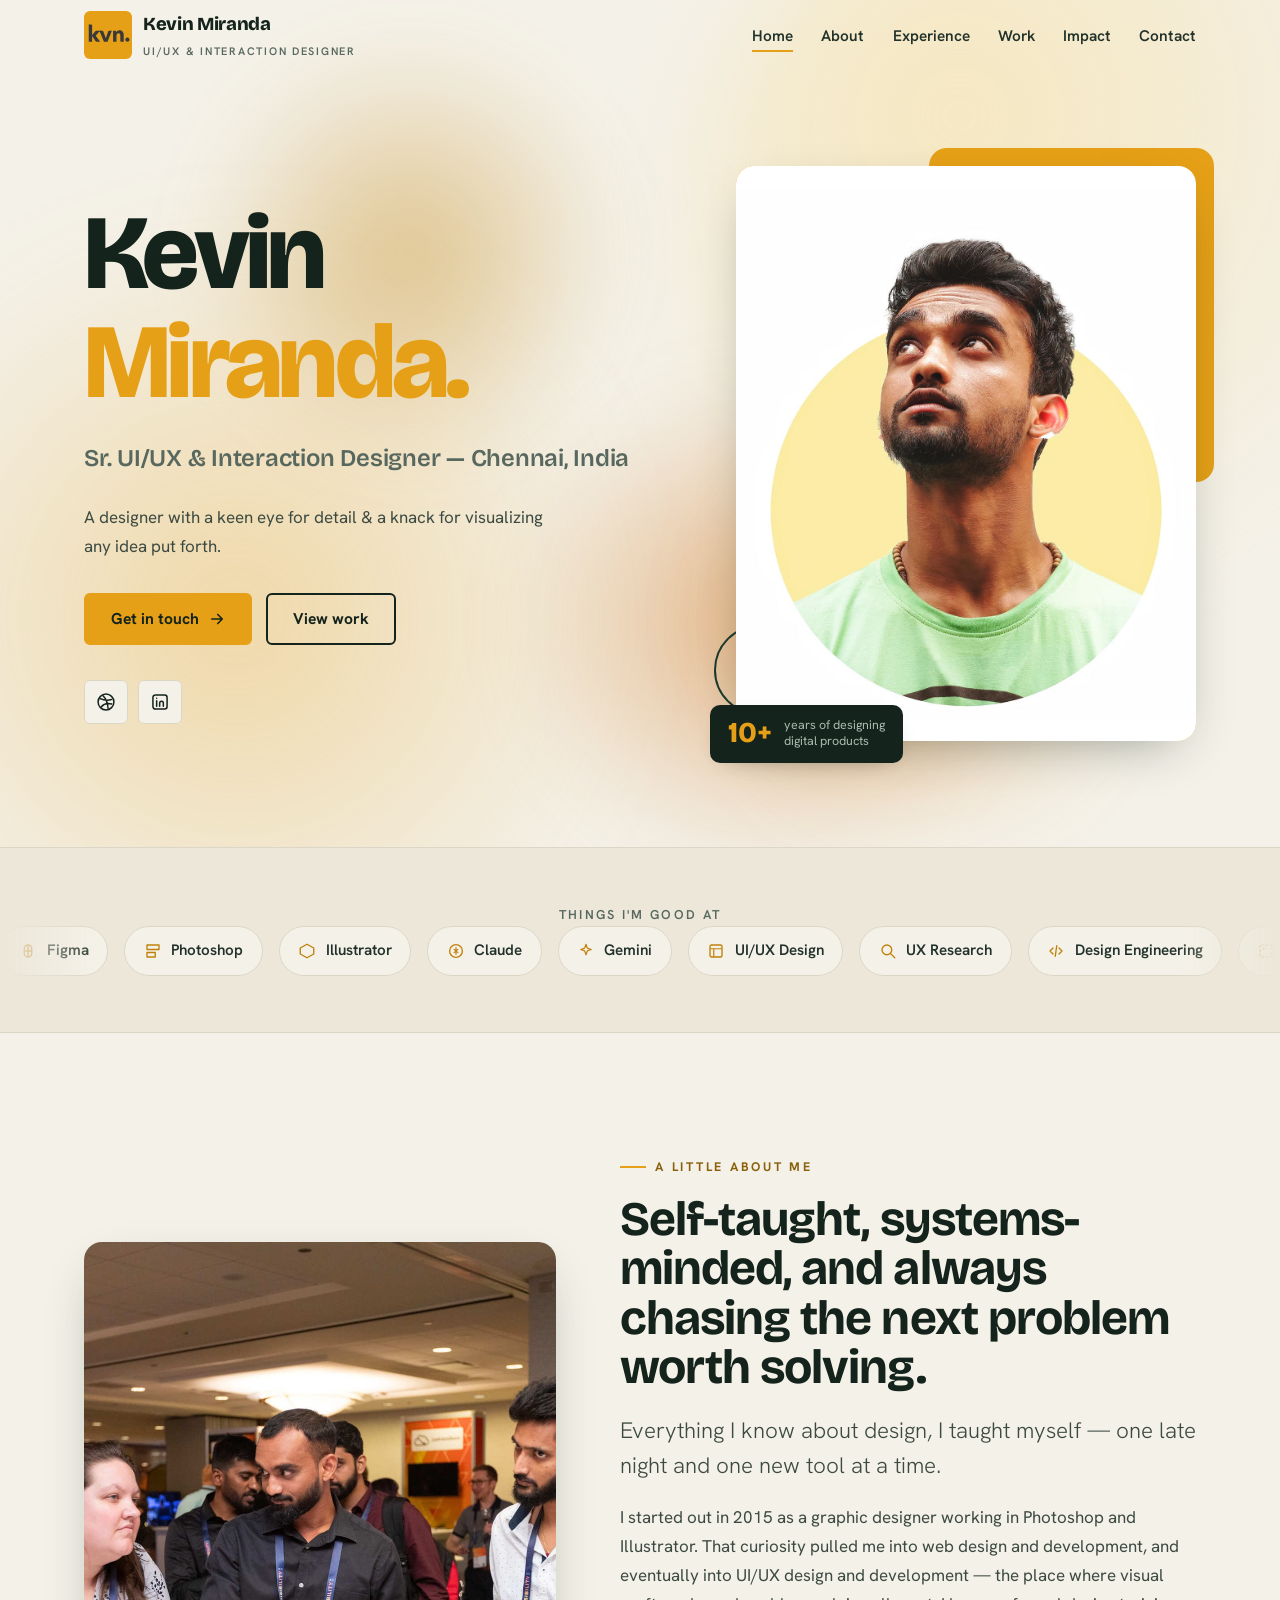
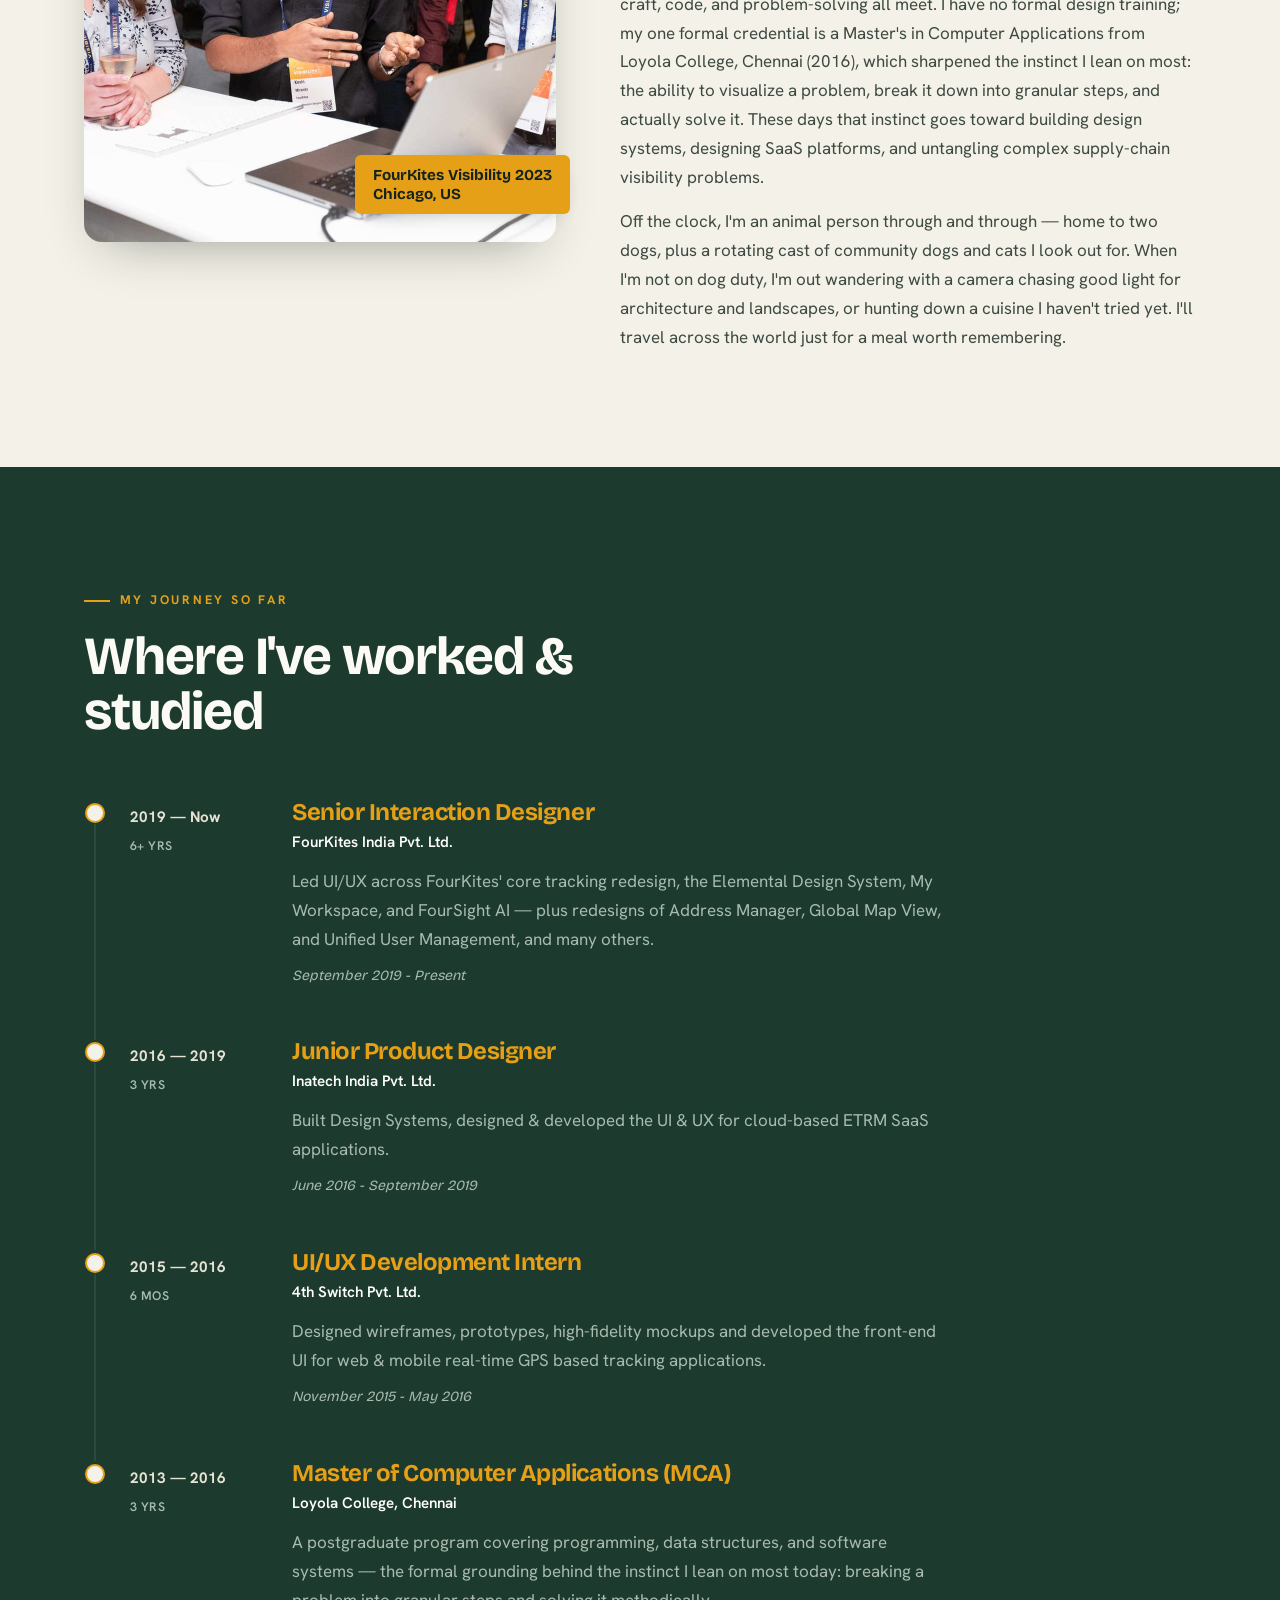
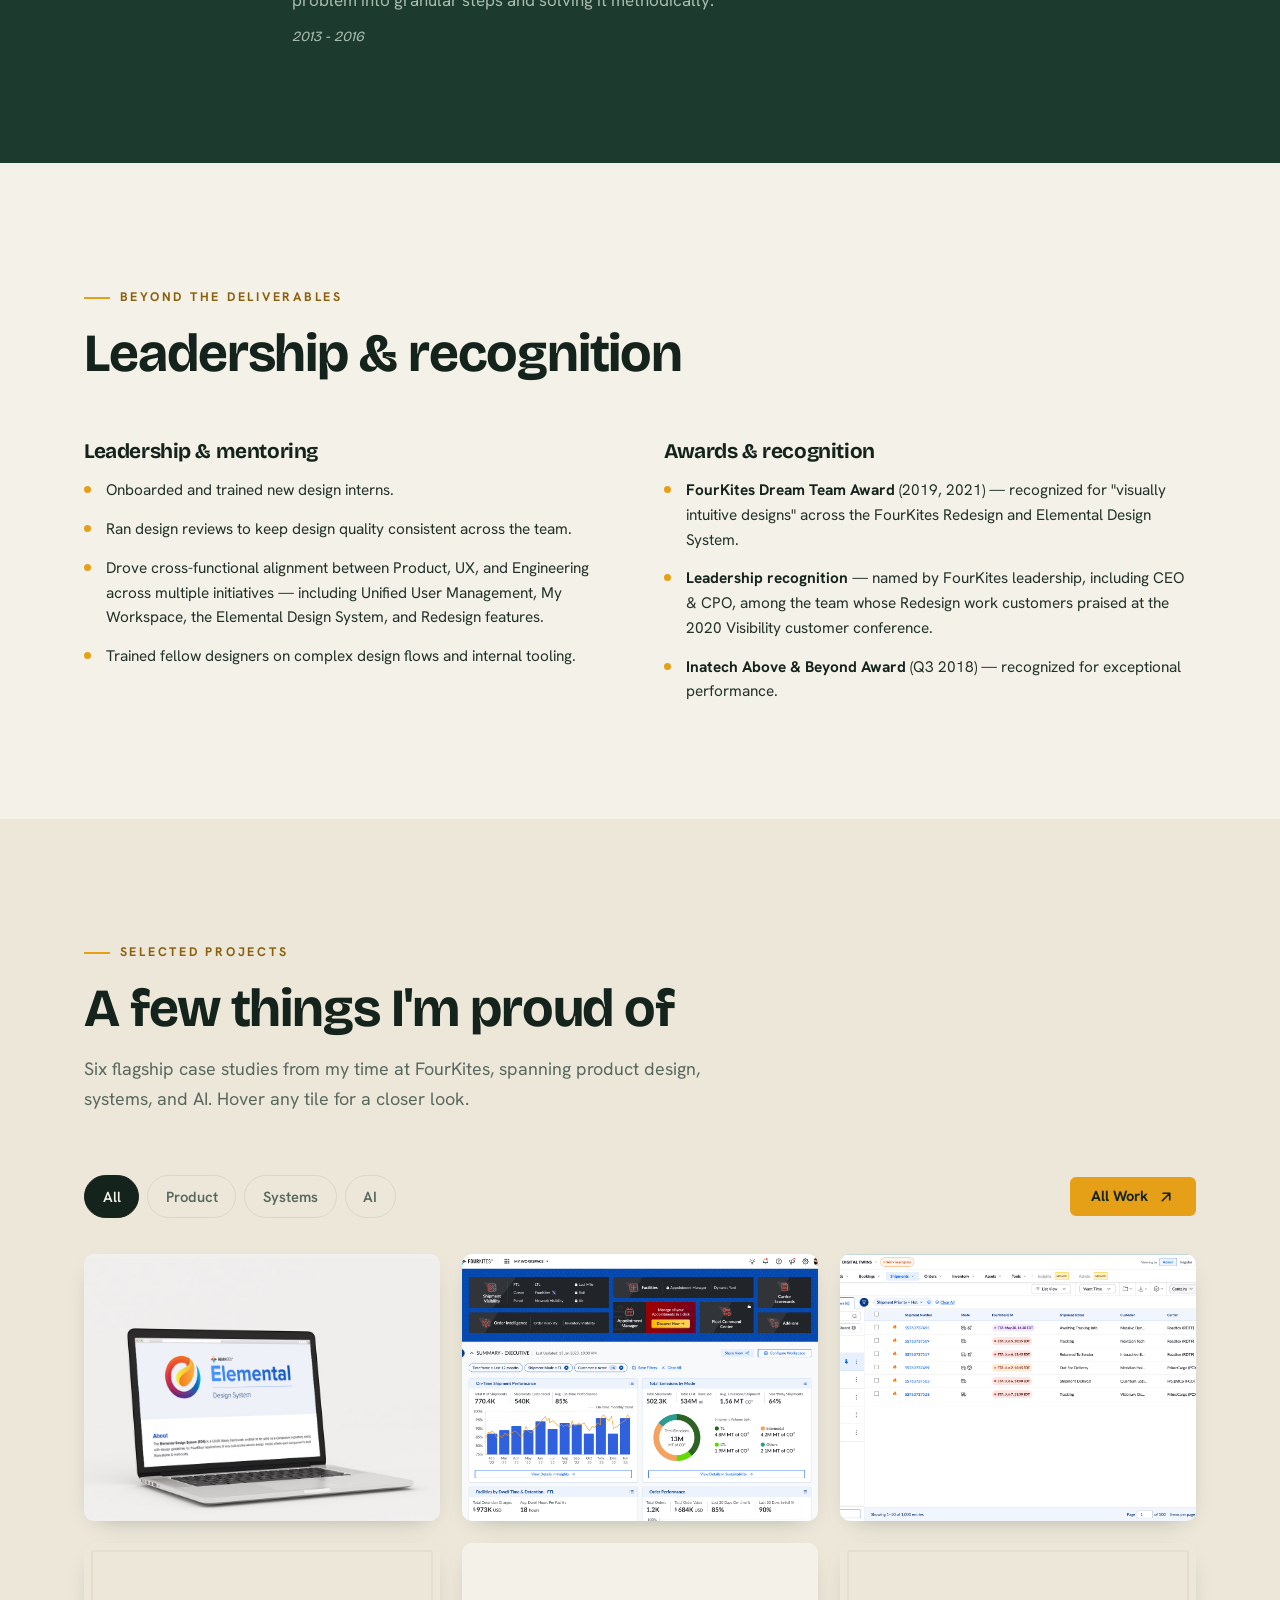
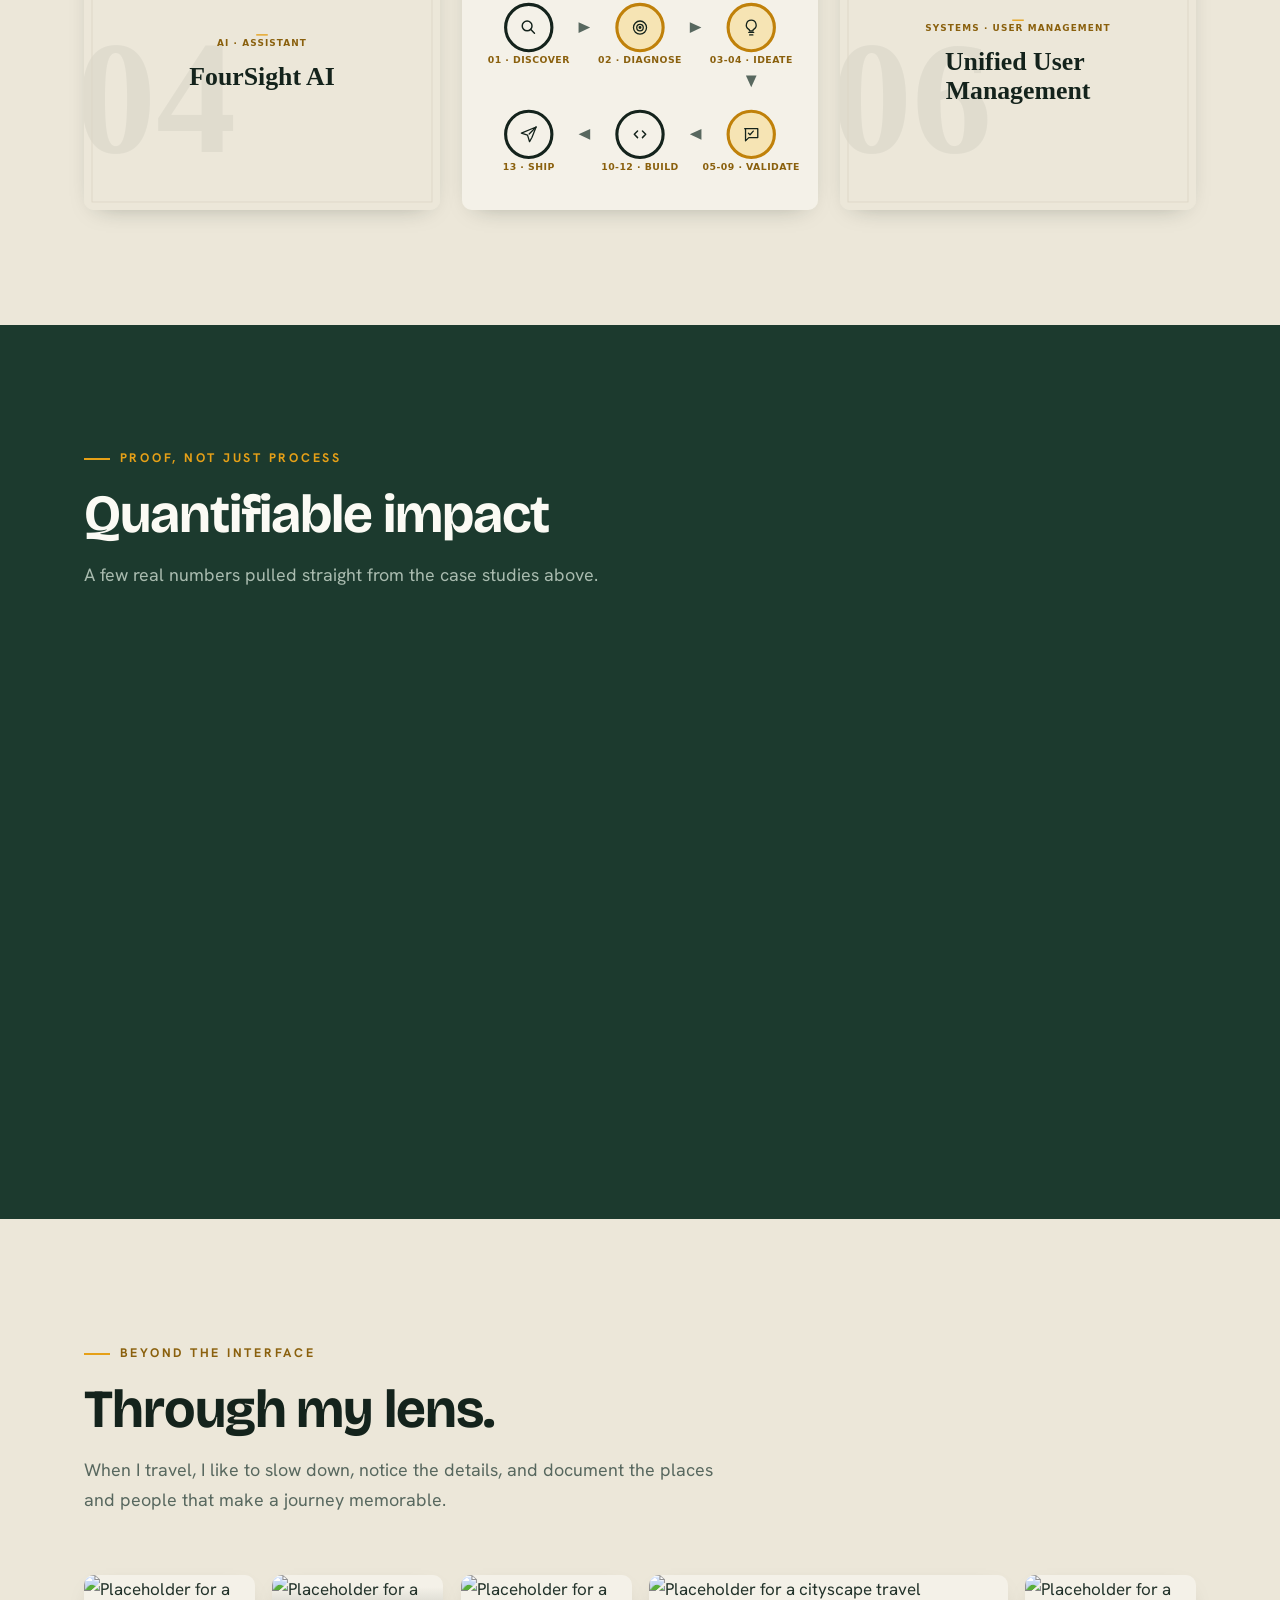
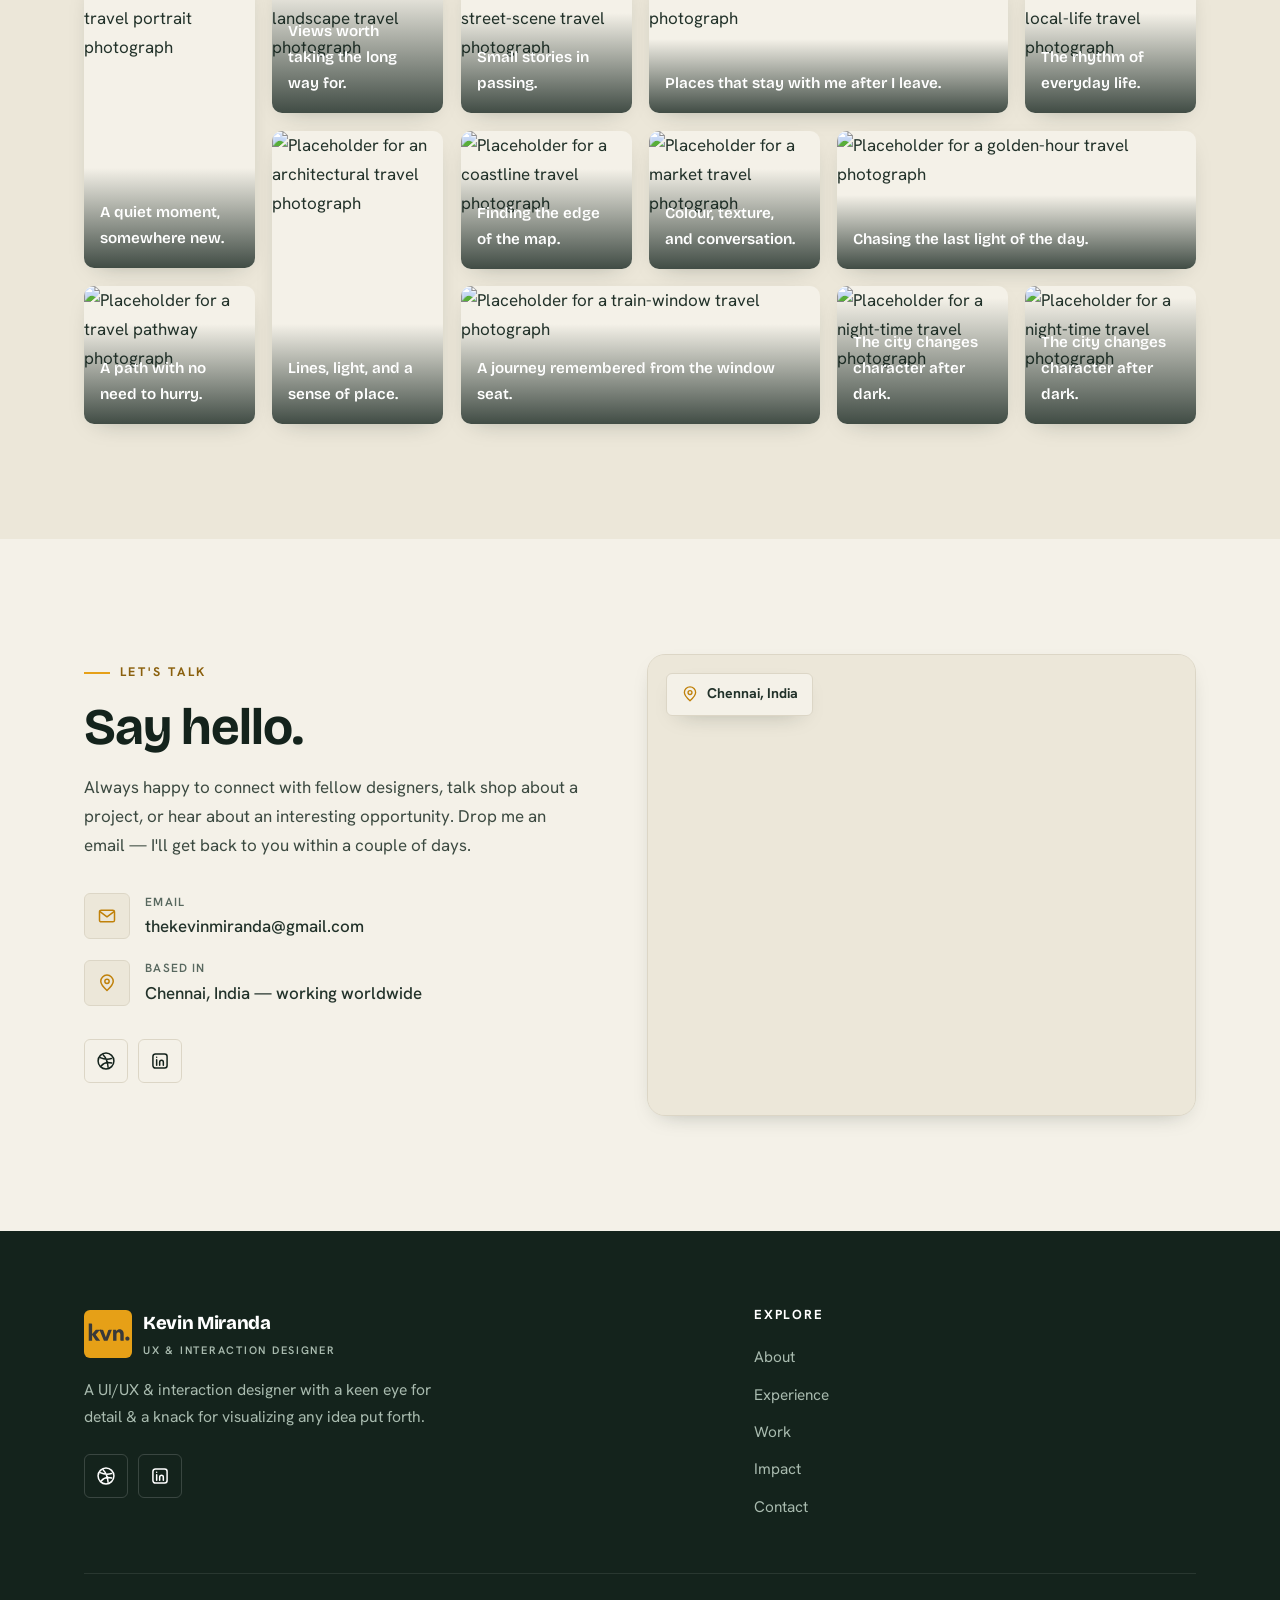
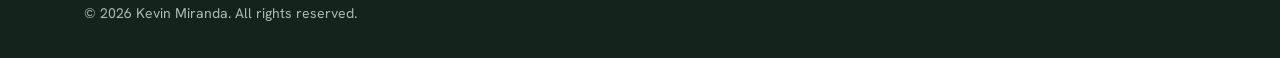
==== index.html @ 6b6c8c92 "Added EDS cover picture" ====
<!DOCTYPE html>
<html lang="en">
<head>
<meta charset="utf-8">
<meta name="viewport" content="width=device-width, initial-scale=1">

<!-- Favicon block -->
<link rel="icon" type="image/png" href="favicon-96x96.png" sizes="96x96" />
<link rel="icon" type="image/svg+xml" href="favicon.svg" />
<link rel="shortcut icon" href="favicon.ico" />
<link rel="apple-touch-icon" sizes="180x180" href="apple-touch-icon.png" />
<link rel="manifest" href="site.webmanifest" />

<title>Kevin Miranda — UI/UX &amp; Interaction Designer in Chennai</title>
<meta name="description" content="Kevin Miranda is a Senior UI/UX & Interaction Designer based in Chennai, India.">
<meta name="author" content="Kevin Miranda">

<meta property="og:type" content="website">
<meta property="og:title" content="Kevin Miranda — UI/UX & Interaction Designer">
<meta property="og:description" content="Senior UI/UX & Interaction Designer based in Chennai, India.">
<meta property="og:image" content="img/hero2.jpg">

<link rel="preconnect" href="https://fonts.googleapis.com">
<link rel="preconnect" href="https://fonts.gstatic.com" crossorigin>
<link href="https://fonts.googleapis.com/css2?family=Bricolage+Grotesque:opsz,wght@12..96,400;12..96,500;12..96,600;12..96,700;12..96,800&family=Hanken+Grotesk:wght@400;500;600;700&display=swap" rel="stylesheet">

<link rel="stylesheet" href="css/vendor/bootstrap.min.css">
<link rel="stylesheet" href="https://cdnjs.cloudflare.com/ajax/libs/leaflet/1.9.4/leaflet.min.css">
<link rel="stylesheet" href="css/style.css">
</head>
<body>

<a class="skip-link" href="#main">Skip to content</a>

<!-- ============================================================ HEADER -->
<header class="site-header" id="siteHeader">
  <div class="wrap header-inner">
    <a class="brand" href="#top" aria-label="Kevin Miranda — home">      
       <img src="img/logo.svg" alt="Kevin Miranda logo" width="48" height="48" style="border-radius: 6px;"/>
      <span>Kevin&nbsp;Miranda<small>UI/UX &amp; Interaction Designer</small></span>
    </a>

    <nav class="nav" id="primaryNav" aria-label="Primary">
      <ul class="nav-links">
        <li><a href="#home">Home</a></li>
        <li><a href="#about">About</a></li>
        <li><a href="#experience">Experience</a></li>
        <li><a href="#projects">Work</a></li>
        <li><a href="#impact">Impact</a></li>
        <li><a href="#contact">Contact</a></li>
      </ul>      
    </nav>

    <button class="nav-toggle" id="navToggle" aria-label="Open menu" aria-expanded="false" aria-controls="primaryNav">
      <span></span>
    </button>
  </div>
</header>

<main id="main">
  <span id="top"></span>

  <!-- ============================================================ HERO -->
  <section class="hero" id="home" aria-labelledby="hero-name">
    <div class="hero-blobs" aria-hidden="true"><span class="b1"></span><span class="b2"></span><span class="b3"></span><span class="b4"></span><span class="b5"></span></div>
    <div class="wrap hero-grid">
      <div class="hero-copy">
        <!-- <span class="hero-badge reveal"><span class="dot" aria-hidden="true"></span> Available for projects — Autumn 2026</span> -->
        <h1 id="hero-name" class="reveal" data-delay="1">Kevin<br><span class="accent">Miranda.</span></h1>
        <p class="role reveal" data-delay="2">Sr. UI/UX &amp; Interaction Designer — Chennai, India</p>
        <p class="intro reveal" data-delay="2">A designer with a keen eye for detail &amp; a knack for visualizing any idea put forth.</p>

        <div class="hero-cta reveal" data-delay="3">
          <a class="btn2" href="#contact">
            Get in touch
            <svg viewBox="0 0 24 24" fill="none" aria-hidden="true"><path d="M5 12h14M13 6l6 6-6 6" stroke="currentColor" stroke-width="2.2" stroke-linecap="round" stroke-linejoin="round"/></svg>
          </a>
          <a class="btn2 btn2--ghost" href="#projects">View work</a>
        </div>

        <ul class="socials reveal" data-delay="3" aria-label="Kevin on social platforms">
          <li><a href="https://dribbble.com/kevinmiranda" target="_blank" rel="noopener" aria-label="Dribbble">
            <svg viewBox="0 0 24 24" fill="none" aria-hidden="true"><circle cx="12" cy="12" r="9.5" stroke="currentColor" stroke-width="1.8"/><path d="M5 8c4.5 2 9 2.5 13.5 1M8.5 4.5C12 8 14 13 14.5 19.5M18.8 14.5c-5-1.5-9.5-.3-12.6 3.4" stroke="currentColor" stroke-width="1.8" stroke-linecap="round"/></svg>
          </a></li>
          <li><a href="https://www.linkedin.com/in/thekevinmiranda/" target="_blank" rel="noopener" aria-label="LinkedIn">
            <svg viewBox="0 0 24 24" fill="none" aria-hidden="true"><rect x="3.5" y="3.5" width="17" height="17" rx="3" stroke="currentColor" stroke-width="1.8"/><path d="M8 10.5V17M8 7.6v.02M11.6 17v-3.6c0-1.4 1-2.4 2.3-2.4s2.1 1 2.1 2.4V17" stroke="currentColor" stroke-width="1.8" stroke-linecap="round"/></svg>
          </a></li>
        </ul>
      </div>

      <figure class="hero-figure reveal" data-delay="2">
        <div class="frame">
          <img src="img/hero2.jpg" alt="Portrait of Kevin Miranda, Senior UX & Interaction designer, in natural light" width="460" height="575">
        </div>
        <div class="hero-chip" aria-hidden="true">
          <span class="num">10+</span>
          <span class="lbl">years of designing<br>digital products</span>
        </div>
      </figure>
    </div>
  </section>

  <!-- ==================================================== TOOLS MARQUEE -->
  <section class="tools-band" aria-label="Tools I work with">
    <div class="wrap">
      <p class="tools-label">Things I'm good at</p>
    </div>
    <div class="marquee">
      <div class="marquee-track" id="marqueeTrack">
        <!-- group A -->
        <span class="tool-chip"><svg viewBox="0 0 24 24" fill="none" aria-hidden="true"><rect x="7" y="4" width="10" height="16" rx="5" stroke="currentColor" stroke-width="1.8"/><path d="M12 4v16M7 12h10" stroke="currentColor" stroke-width="1.8"/></svg>Figma</span>
        <span class="tool-chip"><svg viewBox="0 0 24 24" fill="none" aria-hidden="true"><path d="M4 4h16v6H4zM4 14h11v6H4z" stroke="currentColor" stroke-width="1.8" stroke-linejoin="round"/></svg>Photoshop</span>
        <span class="tool-chip"><svg viewBox="0 0 24 24" fill="none" aria-hidden="true"><path d="M12 3l9 5v8l-9 5-9-5V8z" stroke="currentColor" stroke-width="1.8" stroke-linejoin="round"/></svg>Illustrator</span>
        <span class="tool-chip"><svg viewBox="0 0 24 24" fill="none" aria-hidden="true"><circle cx="12" cy="12" r="8.5" stroke="currentColor" stroke-width="1.8"/><path d="M12 7v10M9 9.5l6 5M15 9.5l-6 5" stroke="currentColor" stroke-width="1.6"/></svg>Claude</span>
        <span class="tool-chip"><svg viewBox="0 0 24 24" fill="none" aria-hidden="true"><path d="M12 3l1.8 5.2L19 10l-5.2 1.8L12 17l-1.8-5.2L5 10l5.2-1.8z" stroke="currentColor" stroke-width="1.6" stroke-linejoin="round"/></svg>Gemini</span>
        <span class="tool-chip"><svg viewBox="0 0 24 24" fill="none" aria-hidden="true"><rect x="4" y="4" width="16" height="16" rx="2" stroke="currentColor" stroke-width="1.8"/><path d="M4 9h16M9 9v11" stroke="currentColor" stroke-width="1.6"/></svg>UI/UX Design</span>
        <span class="tool-chip"><svg viewBox="0 0 24 24" fill="none" aria-hidden="true"><circle cx="10.5" cy="10.5" r="6.5" stroke="currentColor" stroke-width="1.8"/><path d="M15.5 15.5L21 21" stroke="currentColor" stroke-width="1.8" stroke-linecap="round"/></svg>UX Research</span>
        <span class="tool-chip"><svg viewBox="0 0 24 24" fill="none" aria-hidden="true"><path d="M8 8l-4 4 4 4M16 8l4 4-4 4M13 5l-2 14" stroke="currentColor" stroke-width="1.8" stroke-linecap="round" stroke-linejoin="round"/></svg>Design Engineering</span>
        <span class="tool-chip"><svg viewBox="0 0 24 24" fill="none" aria-hidden="true"><rect x="4" y="4" width="16" height="16" rx="2" stroke="currentColor" stroke-width="1.6" stroke-dasharray="3 2.5"/><circle cx="9" cy="9" r="1.4" fill="currentColor"/></svg>Wireframing &amp; Prototyping</span>
        <span class="tool-chip"><svg viewBox="0 0 24 24" fill="none" aria-hidden="true"><rect x="4" y="4" width="7" height="7" rx="1.5" stroke="currentColor" stroke-width="1.8"/><rect x="13" y="4" width="7" height="7" rx="1.5" stroke="currentColor" stroke-width="1.8"/><rect x="4" y="13" width="7" height="7" rx="1.5" stroke="currentColor" stroke-width="1.8"/><rect x="13" y="13" width="7" height="7" rx="1.5" stroke="currentColor" stroke-width="1.8"/></svg>Design Systems</span>
        <!-- group B (duplicate for seamless loop) -->
        <span class="tool-chip" aria-hidden="true"><svg viewBox="0 0 24 24" fill="none"><rect x="7" y="4" width="10" height="16" rx="5" stroke="currentColor" stroke-width="1.8"/><path d="M12 4v16M7 12h10" stroke="currentColor" stroke-width="1.8"/></svg>Figma</span>
        <span class="tool-chip" aria-hidden="true"><svg viewBox="0 0 24 24" fill="none"><path d="M4 4h16v6H4zM4 14h11v6H4z" stroke="currentColor" stroke-width="1.8" stroke-linejoin="round"/></svg>Photoshop</span>
        <span class="tool-chip" aria-hidden="true"><svg viewBox="0 0 24 24" fill="none"><path d="M12 3l9 5v8l-9 5-9-5V8z" stroke="currentColor" stroke-width="1.8" stroke-linejoin="round"/></svg>Illustrator</span>
        <span class="tool-chip" aria-hidden="true"><svg viewBox="0 0 24 24" fill="none"><circle cx="12" cy="12" r="8.5" stroke="currentColor" stroke-width="1.8"/><path d="M12 7v10M9 9.5l6 5M15 9.5l-6 5" stroke="currentColor" stroke-width="1.6"/></svg>Claude</span>
        <span class="tool-chip" aria-hidden="true"><svg viewBox="0 0 24 24" fill="none"><path d="M12 3l1.8 5.2L19 10l-5.2 1.8L12 17l-1.8-5.2L5 10l5.2-1.8z" stroke="currentColor" stroke-width="1.6" stroke-linejoin="round"/></svg>Gemini</span>
        <span class="tool-chip" aria-hidden="true"><svg viewBox="0 0 24 24" fill="none"><rect x="4" y="4" width="16" height="16" rx="2" stroke="currentColor" stroke-width="1.8"/><path d="M4 9h16M9 9v11" stroke="currentColor" stroke-width="1.6"/></svg>UI/UX Design</span>
        <span class="tool-chip" aria-hidden="true"><svg viewBox="0 0 24 24" fill="none"><circle cx="10.5" cy="10.5" r="6.5" stroke="currentColor" stroke-width="1.8"/><path d="M15.5 15.5L21 21" stroke="currentColor" stroke-width="1.8" stroke-linecap="round"/></svg>UX Research</span>
        <span class="tool-chip" aria-hidden="true"><svg viewBox="0 0 24 24" fill="none"><path d="M8 8l-4 4 4 4M16 8l4 4-4 4M13 5l-2 14" stroke="currentColor" stroke-width="1.8" stroke-linecap="round" stroke-linejoin="round"/></svg>Design Engineering</span>
        <span class="tool-chip" aria-hidden="true"><svg viewBox="0 0 24 24" fill="none"><rect x="4" y="4" width="16" height="16" rx="2" stroke="currentColor" stroke-width="1.6" stroke-dasharray="3 2.5"/><circle cx="9" cy="9" r="1.4" fill="currentColor"/></svg>Wireframing &amp; Prototyping</span>
        <span class="tool-chip" aria-hidden="true"><svg viewBox="0 0 24 24" fill="none"><rect x="4" y="4" width="7" height="7" rx="1.5" stroke="currentColor" stroke-width="1.8"/><rect x="13" y="4" width="7" height="7" rx="1.5" stroke="currentColor" stroke-width="1.8"/><rect x="4" y="13" width="7" height="7" rx="1.5" stroke="currentColor" stroke-width="1.8"/><rect x="13" y="13" width="7" height="7" rx="1.5" stroke="currentColor" stroke-width="1.8"/></svg>Design Systems</span>
        <!-- group C (extra duplicate keeps the viewport covered on wide screens) -->
        <span class="tool-chip" aria-hidden="true"><svg viewBox="0 0 24 24" fill="none"><rect x="7" y="4" width="10" height="16" rx="5" stroke="currentColor" stroke-width="1.8"/><path d="M12 4v16M7 12h10" stroke="currentColor" stroke-width="1.8"/></svg>Figma</span>
        <span class="tool-chip" aria-hidden="true"><svg viewBox="0 0 24 24" fill="none"><path d="M4 4h16v6H4zM4 14h11v6H4z" stroke="currentColor" stroke-width="1.8" stroke-linejoin="round"/></svg>Photoshop</span>
        <span class="tool-chip" aria-hidden="true"><svg viewBox="0 0 24 24" fill="none"><path d="M12 3l9 5v8l-9 5-9-5V8z" stroke="currentColor" stroke-width="1.8" stroke-linejoin="round"/></svg>Illustrator</span>
        <span class="tool-chip" aria-hidden="true"><svg viewBox="0 0 24 24" fill="none"><circle cx="12" cy="12" r="8.5" stroke="currentColor" stroke-width="1.8"/><path d="M12 7v10M9 9.5l6 5M15 9.5l-6 5" stroke="currentColor" stroke-width="1.6"/></svg>Claude</span>
        <span class="tool-chip" aria-hidden="true"><svg viewBox="0 0 24 24" fill="none"><path d="M12 3l1.8 5.2L19 10l-5.2 1.8L12 17l-1.8-5.2L5 10l5.2-1.8z" stroke="currentColor" stroke-width="1.6" stroke-linejoin="round"/></svg>Gemini</span>
        <span class="tool-chip" aria-hidden="true"><svg viewBox="0 0 24 24" fill="none"><rect x="4" y="4" width="16" height="16" rx="2" stroke="currentColor" stroke-width="1.8"/><path d="M4 9h16M9 9v11" stroke="currentColor" stroke-width="1.6"/></svg>UI/UX Design</span>
        <span class="tool-chip" aria-hidden="true"><svg viewBox="0 0 24 24" fill="none"><circle cx="10.5" cy="10.5" r="6.5" stroke="currentColor" stroke-width="1.8"/><path d="M15.5 15.5L21 21" stroke="currentColor" stroke-width="1.8" stroke-linecap="round"/></svg>UX Research</span>
        <span class="tool-chip" aria-hidden="true"><svg viewBox="0 0 24 24" fill="none"><path d="M8 8l-4 4 4 4M16 8l4 4-4 4M13 5l-2 14" stroke="currentColor" stroke-width="1.8" stroke-linecap="round" stroke-linejoin="round"/></svg>Design Engineering</span>
        <span class="tool-chip" aria-hidden="true"><svg viewBox="0 0 24 24" fill="none"><rect x="4" y="4" width="16" height="16" rx="2" stroke="currentColor" stroke-width="1.6" stroke-dasharray="3 2.5"/><circle cx="9" cy="9" r="1.4" fill="currentColor"/></svg>Wireframing &amp; Prototyping</span>
        <span class="tool-chip" aria-hidden="true"><svg viewBox="0 0 24 24" fill="none"><rect x="4" y="4" width="7" height="7" rx="1.5" stroke="currentColor" stroke-width="1.8"/><rect x="13" y="4" width="7" height="7" rx="1.5" stroke="currentColor" stroke-width="1.8"/><rect x="4" y="13" width="7" height="7" rx="1.5" stroke="currentColor" stroke-width="1.8"/><rect x="13" y="13" width="7" height="7" rx="1.5" stroke="currentColor" stroke-width="1.8"/></svg>Design Systems</span>
      </div>
    </div>
  </section>

  <!-- =========================================================== ABOUT -->
  <section class="section" id="about" aria-labelledby="about-h">
    <div class="wrap about-grid">
      <figure class="about-figure reveal">
        <img src="img/about-photo.jpg" alt="Kevin Miranda presenting FourKites' visibility platform to attendees at the Visibility customer conference" width="480" height="600">
        <span class="tag">FourKites Visibility 2023<br>Chicago, US</span>
      </figure>
      <div class="about-body">
        <span class="eyebrow">A little about me</span>
        <h2 id="about-h" class="reveal">Self-taught, systems-minded, and always chasing the next problem worth solving.</h2>
        <p class="lead reveal" data-delay="1">Everything I know about design, I taught myself — one late night and one new tool at a time.</p>
        <p class="reveal" data-delay="1">I started out in 2015 as a graphic designer working in Photoshop and Illustrator. That curiosity pulled me into web design and development, and eventually into UI/UX design and development — the place where visual craft, code, and problem-solving all meet. I have no formal design training; my one formal credential is a Master's in Computer Applications from Loyola College, Chennai (2016), which sharpened the instinct I lean on most: the ability to visualize a problem, break it down into granular steps, and actually solve it. These days that instinct goes toward building design systems, designing SaaS platforms, and untangling complex supply-chain visibility problems.</p>
        <p class="reveal" data-delay="2">Off the clock, I'm an animal person through and through — home to two dogs, plus a rotating cast of community dogs and cats I look out for. When I'm not on dog duty, I'm out wandering with a camera chasing good light for architecture and landscapes, or hunting down a cuisine I haven't tried yet. I'll travel across the world just for a meal worth remembering.</p>
      </div>
    </div>
  </section>

  <!-- ======================================================= EXPERIENCE -->
  <section class="section section--forest on-dark" id="experience" aria-labelledby="exp-h">
    <div class="wrap">
      <div class="section-head reveal">
        <span class="eyebrow">My journey so far</span>
        <h2 id="exp-h">Where I've worked &amp; studied</h2>
      </div>

      <div class="timeline">
        <div class="tl-item reveal">
          <div class="tl-rail"><span class="tl-dot"></span></div>
          <div class="tl-body">
            <div class="tl-date">2019 — Now<span class="tl-duration">6+ yrs</span></div>
            <div class="tl-content">
              <h3>Senior Interaction Designer</h3>
              <p class="tl-meta"><a href="https://www.fourkites.com/" target="_blank" rel="noopener">FourKites India Pvt. Ltd.</a></p>
              <p>Led UI/UX across FourKites' core tracking redesign, the Elemental Design System, My Workspace, and FourSight AI — plus redesigns of Address Manager, Global Map View, and Unified User Management, and many others.</p>
              <p class="tl-range">September 2019 - Present</p>
            </div>
          </div>
        </div>

        <div class="tl-item reveal" data-delay="1">
          <div class="tl-rail"><span class="tl-dot"></span></div>
          <div class="tl-body">
            <div class="tl-date">2016 — 2019<span class="tl-duration">3 yrs</span></div>
            <div class="tl-content">
              <h3>Junior Product Designer</h3>
              <p class="tl-meta"><a href="https://www.inatech.com/" target="_blank" rel="noopener">Inatech India Pvt. Ltd.</a></p>
              <p>Built Design Systems, designed &amp; developed the UI &amp; UX for cloud-based ETRM SaaS applications.</p>
              <p class="tl-range">June 2016 - September 2019</p>
            </div>
          </div>
        </div>

        <div class="tl-item reveal" data-delay="2">
          <div class="tl-rail"><span class="tl-dot"></span></div>
          <div class="tl-body">
            <div class="tl-date">2015 — 2016<span class="tl-duration">6 mos</span></div>
            <div class="tl-content">
              <h3>UI/UX Development Intern</h3>
              <p class="tl-meta">4th Switch Pvt. Ltd.</p>
              <p>Designed wireframes, prototypes, high-fidelity mockups and developed the front-end UI for web &amp; mobile real-time GPS based tracking applications.</p>
              <p class="tl-range">November 2015 - May 2016</p>
            </div>
          </div>
        </div>

        <div class="tl-item reveal" data-delay="3">
          <div class="tl-rail"><span class="tl-dot"></span></div>
          <div class="tl-body">
            <div class="tl-date">2013 — 2016<span class="tl-duration">3 yrs</span></div>
            <div class="tl-content">
              <h3>Master of Computer Applications (MCA)</h3>
              <p class="tl-meta"><a href="https://www.loyolacollege.edu/" target="_blank" rel="noopener">Loyola College, Chennai</a></p>
              <p>A postgraduate program covering programming, data structures, and software systems — the formal grounding behind the instinct I lean on most today: breaking a problem into granular steps and solving it methodically.</p>
              <p class="tl-range">2013 - 2016</p>
            </div>
          </div>
        </div>
      </div>
    </div>
  </section>

  <!-- ============================================ LEADERSHIP & RECOGNITION -->
  <section class="section" id="leadership" aria-labelledby="lead-h">
    <div class="wrap">
      <div class="section-head reveal">
        <span class="eyebrow">Beyond the deliverables</span>
        <h2 id="lead-h">Leadership &amp; recognition</h2>
      </div>

      <div class="lead-grid">
        <div class="lead-col reveal">
          <h3>Leadership &amp; mentoring</h3>
          <ul>
            <li>Onboarded and trained new design interns.</li>
            <li>Ran design reviews to keep design quality consistent across the team.</li>
            <li>Drove cross-functional alignment between Product, UX, and Engineering across multiple initiatives — including Unified User Management, My Workspace, the Elemental Design System, and Redesign features.</li>
            <li>Trained fellow designers on complex design flows and internal tooling.</li>
          </ul>
        </div>

        <div class="lead-col reveal" data-delay="1">
          <h3>Awards &amp; recognition</h3>
          <ul>
            <li><strong>FourKites Dream Team Award</strong> (2019, 2021) — recognized for "visually intuitive designs" across the FourKites Redesign and Elemental Design System.</li>
            <li><strong>Leadership recognition</strong> — named by FourKites leadership, including CEO & CPO, among the team whose Redesign work customers praised at the 2020 Visibility customer conference.</li>
            <li><strong>Inatech Above &amp; Beyond Award</strong> (Q3 2018) — recognized for exceptional performance.</li>
          </ul>
        </div>
      </div>
    </div>
  </section>

  <!-- ============================================================ WORK -->
  <section class="section section--paper2" id="projects" aria-labelledby="projects-h">
    <div class="wrap">
      <div class="section-head reveal">
        <span class="eyebrow">Selected projects</span>
        <h2 id="projects-h">A few things I'm proud of</h2>
        <p>Six flagship case studies from my time at FourKites, spanning product design, systems, and AI. Hover any tile for a closer look.</p>
      </div>

      <div class="filter-bar reveal" role="group" aria-label="Filter work by category">
        <div class="filter-group">
          <button class="filter-btn active" data-filter="all" aria-pressed="true">All</button>
          <button class="filter-btn" data-filter="product" aria-pressed="false">Product</button>
          <button class="filter-btn" data-filter="systems" aria-pressed="false">Systems</button>
          <button class="filter-btn" data-filter="ai" aria-pressed="false">AI</button>
        </div>
        <a class="btn2" href="projects.html">
          All Work
          <svg viewBox="0 0 24 24" fill="none" aria-hidden="true"><path d="M7 17 17 7M17 7H8M17 7v9" stroke="currentColor" stroke-width="2.2" stroke-linecap="round" stroke-linejoin="round"/></svg>
        </a>
      </div>

      <div class="work-grid">
        <article class="work-card reveal" data-cat="systems">
          <img src="projects/eds/eds-cover.jpg" alt="Elemental Design System — FourKites' company-wide design system" width="800" height="600">
          <div class="work-overlay">
            <span class="arrow" aria-hidden="true"><svg viewBox="0 0 24 24" fill="none"><path d="M7 17 17 7M17 7H8M17 7v9" stroke="currentColor" stroke-width="2.4" stroke-linecap="round" stroke-linejoin="round"/></svg></span>
            <span class="cat">Systems · Design System</span>
            <h3>Elemental Design System</h3>
          </div>
          <a href="projects.html#p1" aria-label="View full case study on Work page"></a>
        </article>

        <article class="work-card reveal" data-cat="product" data-delay="1">
          <img src="projects/workspace/workspace-exec-preview.png" alt="My Workspace — FourKites customer landing page dashboard" width="800" height="600">
          <div class="work-overlay">
            <span class="arrow" aria-hidden="true"><svg viewBox="0 0 24 24" fill="none"><path d="M7 17 17 7M17 7H8M17 7v9" stroke="currentColor" stroke-width="2.4" stroke-linecap="round" stroke-linejoin="round"/></svg></span>
            <span class="cat">Product · Dashboard</span>
            <h3>My Workspace</h3>
          </div>
          <a href="projects.html#p2" aria-label="View full case study on Work page"></a>
        </article>

        <article class="work-card reveal" data-cat="product" data-delay="2">
          <img src="projects/redesign/saved-views.png" alt="FourKites Redesign — core shipment-tracking experience" width="800" height="600">
          <div class="work-overlay">
            <span class="arrow" aria-hidden="true"><svg viewBox="0 0 24 24" fill="none"><path d="M7 17 17 7M17 7H8M17 7v9" stroke="currentColor" stroke-width="2.4" stroke-linecap="round" stroke-linejoin="round"/></svg></span>
            <span class="cat">Product · Redesign</span>
            <h3>FourKites Redesign</h3>
          </div>
          <a href="projects.html#p3" aria-label="View full case study on Work page"></a>
        </article>

        <article class="work-card reveal" data-cat="ai">
          <img src="img/p4.svg" alt="FourSight AI — FourKites' AI assistant experience" width="800" height="600">
          <div class="work-overlay">
            <span class="arrow" aria-hidden="true"><svg viewBox="0 0 24 24" fill="none"><path d="M7 17 17 7M17 7H8M17 7v9" stroke="currentColor" stroke-width="2.4" stroke-linecap="round" stroke-linejoin="round"/></svg></span>
            <span class="cat">AI · Assistant</span>
            <h3>FourSight AI</h3>
          </div>
          <a href="projects.html#p4" aria-label="View full case study on Work page"></a>
        </article>

        <article class="work-card reveal" data-cat="ai" data-delay="1">
          <img src="img/p13.svg" alt="My Design Process — a six-phase flow from Discover through Ship, pre-AI and AI-assisted" width="800" height="600">
          <div class="work-overlay">
            <span class="arrow" aria-hidden="true"><svg viewBox="0 0 24 24" fill="none"><path d="M7 17 17 7M17 7H8M17 7v9" stroke="currentColor" stroke-width="2.4" stroke-linecap="round" stroke-linejoin="round"/></svg></span>
            <span class="cat">Practice · Process</span>
            <h3>My Design Process</h3>
          </div>
          <a href="projects.html#p13" aria-label="View full case study on Work page"></a>
        </article>

        <article class="work-card reveal" data-cat="systems" data-delay="2">
          <img src="img/p6.svg" alt="Unified User Management — unifying FourKites' per-product user systems" width="800" height="600">
          <div class="work-overlay">
            <span class="arrow" aria-hidden="true"><svg viewBox="0 0 24 24" fill="none"><path d="M7 17 17 7M17 7H8M17 7v9" stroke="currentColor" stroke-width="2.4" stroke-linecap="round" stroke-linejoin="round"/></svg></span>
            <span class="cat">Systems · User Management</span>
            <h3>Unified User Management</h3>
          </div>
          <a href="projects.html#p6" aria-label="View full case study on Work page"></a>
        </article>
      </div>
    </div>
  </section>

  <!-- =================================================== QUANTIFIABLE IMPACT -->
  <section class="section section--forest on-dark" id="impact" aria-labelledby="impact-h">
    <div class="wrap">
      <div class="section-head reveal">
        <span class="eyebrow">Proof, not just process</span>
        <h2 id="impact-h">Quantifiable impact</h2>
        <p>A few real numbers pulled straight from the case studies above.</p>
      </div>

      <div class="impact-grid">
        <div class="impact-card reveal">
          <div class="impact-num">40–60%</div>
          <p>Faster component development after the Elemental Design System shipped.</p>
          <a class="impact-link" href="projects.html#p1">Elemental Design System →</a>
        </div>
        <div class="impact-card reveal" data-delay="1">
          <div class="impact-num">18%</div>
          <p>Increase in executive engagement within three months, driving 46% more upsells.</p>
          <a class="impact-link" href="projects.html#p2">My Workspace →</a>
        </div>
        <div class="impact-card reveal" data-delay="2">
          <div class="impact-num">11–13%</div>
          <p>Improvement in geofence entry-success accuracy over the existing custom shape.</p>
          <a class="impact-link" href="projects.html#p5">Address Manager →</a>
        </div>
        <div class="impact-card reveal">
          <div class="impact-num">4–5X</div>
          <p>Increase in self-service sign-up page visits after the carrier funnel fix.</p>
          <a class="impact-link" href="projects.html#p7">FourKites Connect →</a>
        </div>
        <div class="impact-card reveal" data-delay="1">
          <div class="impact-num">286%</div>
          <p>Quarter-over-quarter growth in carrier accounts created.</p>
          <a class="impact-link" href="projects.html#p7">FourKites Connect →</a>
        </div>
        <div class="impact-card reveal" data-delay="2">
          <div class="impact-num">90%+</div>
          <p>Design-to-code fidelity after UXAT — up from roughly 60% before.</p>
          <a class="impact-link" href="projects.html#p14">UX Acceptance Testing (UXAT) →</a>
        </div>
      </div>
    </div>
  </section>

  <!-- ===================================================== PHOTOGRAPHY -->
  <section class="section section--paper2 photography" aria-labelledby="photography-h">
    <div class="wrap">
      <div class="section-head reveal">
        <span class="eyebrow">Beyond the interface</span>
        <h2 id="photography-h">Through my lens.</h2>
        <p>When I travel, I like to slow down, notice the details, and document the places and people that make a journey memorable.</p>
      </div>

      <!-- Replace these placeholders with travel photographs when ready. -->
      <div class="photography-grid" aria-label="Travel photography placeholders">
        <figure class="photography-card photography-card--tall reveal">
          <button class="photo-trigger" type="button" data-gallery="photography" data-caption="A quiet moment, somewhere new." aria-label="View larger: Travel portrait placeholder">
            <img loading="lazy" src="https://placehold.co/1200x900/ECE7D9/14231C?text=Travel+Portrait" alt="Placeholder for a travel portrait photograph">
          </button>
          <figcaption>A quiet moment, somewhere new.</figcaption>
        </figure>
        <figure class="photography-card reveal" data-delay="1">
          <button class="photo-trigger" type="button" data-gallery="photography" data-caption="Views worth taking the long way for." aria-label="View larger: Landscape placeholder">
            <img loading="lazy" src="https://placehold.co/1200x900/DDE4DF/14231C?text=Landscape" alt="Placeholder for a landscape travel photograph">
          </button>
          <figcaption>Views worth taking the long way for.</figcaption>
        </figure>
        <figure class="photography-card reveal" data-delay="2">
          <button class="photo-trigger" type="button" data-gallery="photography" data-caption="Small stories in passing." aria-label="View larger: Street scene placeholder">
            <img loading="lazy" src="https://placehold.co/1200x900/F6E4B4/14231C?text=Street+Scene" alt="Placeholder for a street-scene travel photograph">
          </button>
          <figcaption>Small stories in passing.</figcaption>
        </figure>
        <figure class="photography-card photography-card--wide reveal" data-delay="1">
          <button class="photo-trigger" type="button" data-gallery="photography" data-caption="Places that stay with me after I leave." aria-label="View larger: Cityscape placeholder">
            <img loading="lazy" src="https://placehold.co/1200x900/C9D6CE/14231C?text=Cityscape" alt="Placeholder for a cityscape travel photograph">
          </button>
          <figcaption>Places that stay with me after I leave.</figcaption>
        </figure>
        <figure class="photography-card reveal" data-delay="2">
          <button class="photo-trigger" type="button" data-gallery="photography" data-caption="The rhythm of everyday life." aria-label="View larger: Local life placeholder">
            <img loading="lazy" src="https://placehold.co/1200x900/E8D7C3/14231C?text=Local+Life" alt="Placeholder for a local-life travel photograph">
          </button>
          <figcaption>The rhythm of everyday life.</figcaption>
        </figure>
        <figure class="photography-card photography-card--tall reveal">
          <button class="photo-trigger" type="button" data-gallery="photography" data-caption="Lines, light, and a sense of place." aria-label="View larger: Architecture placeholder">
            <img loading="lazy" src="https://placehold.co/1200x900/D9E3E7/14231C?text=Architecture" alt="Placeholder for an architectural travel photograph">
          </button>
          <figcaption>Lines, light, and a sense of place.</figcaption>
        </figure>
        <figure class="photography-card reveal" data-delay="1">
          <button class="photo-trigger" type="button" data-gallery="photography" data-caption="Finding the edge of the map." aria-label="View larger: Coastline placeholder">
            <img loading="lazy" src="https://placehold.co/1200x900/E7E2D2/14231C?text=Coastline" alt="Placeholder for a coastline travel photograph">
          </button>
          <figcaption>Finding the edge of the map.</figcaption>
        </figure>
        <figure class="photography-card reveal" data-delay="2">
          <button class="photo-trigger" type="button" data-gallery="photography" data-caption="Colour, texture, and conversation." aria-label="View larger: Market placeholder">
            <img loading="lazy" src="https://placehold.co/1200x900/D8DCC8/14231C?text=Market" alt="Placeholder for a market travel photograph">
          </button>
          <figcaption>Colour, texture, and conversation.</figcaption>
        </figure>
        <figure class="photography-card photography-card--wide reveal">
          <button class="photo-trigger" type="button" data-gallery="photography" data-caption="Chasing the last light of the day." aria-label="View larger: Golden hour placeholder">
            <img loading="lazy" src="https://placehold.co/1200x900/E6D4C4/14231C?text=Golden+Hour" alt="Placeholder for a golden-hour travel photograph">
          </button>
          <figcaption>Chasing the last light of the day.</figcaption>
        </figure>
        <figure class="photography-card reveal" data-delay="1">
          <button class="photo-trigger" type="button" data-gallery="photography" data-caption="A path with no need to hurry." aria-label="View larger: Pathway placeholder">
            <img loading="lazy" src="https://placehold.co/1200x900/D5E0D8/14231C?text=Pathway" alt="Placeholder for a travel pathway photograph">
          </button>
          <figcaption>A path with no need to hurry.</figcaption>
        </figure>
        <figure class="photography-card photography-card--wide reveal" data-delay="2">
          <button class="photo-trigger" type="button" data-gallery="photography" data-caption="A journey is often best remembered from the window seat." aria-label="View larger: Train window placeholder">
            <img loading="lazy" src="https://placehold.co/1200x900/CED9E0/14231C?text=Train+Window" alt="Placeholder for a train-window travel photograph">
          </button>
          <figcaption>A journey remembered from the window seat.</figcaption>
        </figure>
        <figure class="photography-card reveal">
          <button class="photo-trigger" type="button" data-gallery="photography" data-caption="The city changes character after dark." aria-label="View larger: Night scene placeholder">
            <img loading="lazy" src="https://placehold.co/1200x900/DFD4C4/14231C?text=Night+Scene" alt="Placeholder for a night-time travel photograph">
          </button>
          <figcaption>The city changes character after dark.</figcaption>
        </figure>
        <figure class="photography-card reveal">
          <button class="photo-trigger" type="button" data-gallery="photography" data-caption="The city changes character after dark." aria-label="View larger: Night scene placeholder">
            <img loading="lazy" src="https://placehold.co/1200x900/DFD4C4/14231C?text=Night+Scene" alt="Placeholder for a night-time travel photograph">
          </button>
          <figcaption>The city changes character after dark.</figcaption>
        </figure>
      </div>
    </div>
  </section>

  <!-- ========================================================= CONTACT -->
  <section class="section" id="contact" aria-labelledby="contact-h">
    <div class="wrap contact-grid">
      <div class="contact-intro reveal">
        <span class="eyebrow">Let's talk</span>
        <h2 id="contact-h">Say hello.</h2>
        <p>Always happy to connect with fellow designers, talk shop about a project, or hear about an interesting opportunity. Drop me an email — I'll get back to you within a couple of days.</p>

        <ul class="contact-list">
          <li>
            <span class="ico" aria-hidden="true"><svg viewBox="0 0 24 24" fill="none"><rect x="3" y="5" width="18" height="14" rx="2" stroke="currentColor" stroke-width="1.8"/><path d="m4 7 8 6 8-6" stroke="currentColor" stroke-width="1.8" stroke-linecap="round" stroke-linejoin="round"/></svg></span>
            <span><small>Email</small><a href="mailto:thekevinmiranda@gmail.com">thekevinmiranda@gmail.com</a></span>
          </li>
          <!-- <li>
            <span class="ico" aria-hidden="true"><svg viewBox="0 0 24 24" fill="none"><path d="M5 4h4l2 5-2.5 1.5a11 11 0 0 0 5 5L15 13l5 2v4a2 2 0 0 1-2 2A15 15 0 0 1 3 6a2 2 0 0 1 2-2Z" stroke="currentColor" stroke-width="1.8" stroke-linejoin="round"/></svg></span>
            <span><small>Phone</small><a href="tel:+351910000000">+351 910 000 000</a></span>
          </li> -->
          <li>
            <span class="ico" aria-hidden="true"><svg viewBox="0 0 24 24" fill="none"><path d="M12 21c5-4.5 7.5-8 7.5-11a7.5 7.5 0 0 0-15 0c0 3 2.5 6.5 7.5 11Z" stroke="currentColor" stroke-width="1.8" stroke-linejoin="round"/><circle cx="12" cy="10" r="2.6" stroke="currentColor" stroke-width="1.8"/></svg></span>
            <span><small>Based in</small>Chennai, India — working worldwide</span>
          </li>
        </ul>

        <ul class="socials" aria-label="Kevin on social platforms">
          <li><a href="https://dribbble.com/kevinmiranda" target="_blank" rel="noopener" aria-label="Dribbble"><svg viewBox="0 0 24 24" fill="none" aria-hidden="true"><circle cx="12" cy="12" r="9.5" stroke="currentColor" stroke-width="1.8"/><path d="M5 8c4.5 2 9 2.5 13.5 1M8.5 4.5C12 8 14 13 14.5 19.5M18.8 14.5c-5-1.5-9.5-.3-12.6 3.4" stroke="currentColor" stroke-width="1.8" stroke-linecap="round"/></svg></a></li>
          <li><a href="https://www.linkedin.com/in/thekevinmiranda/" target="_blank" rel="noopener" aria-label="LinkedIn"><svg viewBox="0 0 24 24" fill="none" aria-hidden="true"><rect x="3.5" y="3.5" width="17" height="17" rx="3" stroke="currentColor" stroke-width="1.8"/><path d="M8 10.5V17M8 7.6v.02M11.6 17v-3.6c0-1.4 1-2.4 2.3-2.4s2.1 1 2.1 2.4V17" stroke="currentColor" stroke-width="1.8" stroke-linecap="round"/></svg></a></li>
        </ul>
      </div>

      <div class="map-card reveal" aria-label="Map showing Kevin's location in Chennai, India">
        <span class="map-pin-tag">
          <svg viewBox="0 0 24 24" fill="none" aria-hidden="true"><path d="M12 21c5-4.5 7.5-8 7.5-11a7.5 7.5 0 0 0-15 0c0 3 2.5 6.5 7.5 11Z" stroke="currentColor" stroke-width="1.8" stroke-linejoin="round"/><circle cx="12" cy="10" r="2.6" stroke="currentColor" stroke-width="1.8"/></svg>
          Chennai, India
        </span>
        <div id="chennaiMap" role="img" aria-label="Map centered on Chennai, India"></div>
      </div>
    </div>
  </section>
</main>

<!-- ========================================================== FOOTER -->
<footer class="site-footer">
  <div class="wrap">
    <div class="footer-top">
      <div class="footer-brand">
        <a class="brand" href="#top" aria-label="Kevin Miranda — home">
          <img src="img/logo.svg" alt="Kevin Miranda logo" width="48" height="48" style="border-radius: 6px;"/>
          <span>Kevin&nbsp;Miranda<small>UX &amp; Interaction Designer</small></span>
        </a>
        <p>A UI/UX &amp; interaction designer with a keen eye for detail &amp; a knack for visualizing any idea put forth.</p>
        <ul class="socials" aria-label="Kevin on social platforms">
          <li><a href="https://dribbble.com/kevinmiranda" target="_blank" rel="noopener" aria-label="Dribbble"><svg viewBox="0 0 24 24" fill="none" aria-hidden="true"><circle cx="12" cy="12" r="9.5" stroke="currentColor" stroke-width="1.8"/><path d="M5 8c4.5 2 9 2.5 13.5 1M8.5 4.5C12 8 14 13 14.5 19.5M18.8 14.5c-5-1.5-9.5-.3-12.6 3.4" stroke="currentColor" stroke-width="1.8" stroke-linecap="round"/></svg></a></li>
          <li><a href="https://www.linkedin.com/in/thekevinmiranda/" target="_blank" rel="noopener" aria-label="LinkedIn"><svg viewBox="0 0 24 24" fill="none" aria-hidden="true"><rect x="3.5" y="3.5" width="17" height="17" rx="3" stroke="currentColor" stroke-width="1.8"/><path d="M8 10.5V17M8 7.6v.02M11.6 17v-3.6c0-1.4 1-2.4 2.3-2.4s2.1 1 2.1 2.4V17" stroke="currentColor" stroke-width="1.8" stroke-linecap="round"/></svg></a></li>
        </ul>
      </div>

      <nav class="footer-col" aria-label="Site">
        <h4>Explore</h4>
        <a href="#about">About</a>
        <a href="#experience">Experience</a>
        <a href="#projects">Work</a>
        <a href="#impact">Impact</a>
        <a href="#contact">Contact</a>
      </nav>
    </div>

    <div class="footer-bottom">
      <p>© <span id="year"></span> Kevin Miranda. All rights reserved.</p>
    </div>
  </div>
</footer>

<div class="lightbox" id="lightbox" role="dialog" aria-modal="true" aria-label="Image viewer" aria-hidden="true">
  <button class="lightbox-close" id="lightboxClose" type="button" aria-label="Close image viewer"><svg viewBox="0 0 24 24" fill="none" aria-hidden="true"><path d="m6 6 12 12M18 6 6 18" stroke="currentColor" stroke-width="2" stroke-linecap="round"/></svg></button>
  <button class="lightbox-nav lightbox-prev" id="lightboxPrev" type="button" aria-label="Previous image"><svg viewBox="0 0 24 24" fill="none" aria-hidden="true"><path d="m15 18-6-6 6-6" stroke="currentColor" stroke-width="2" stroke-linecap="round" stroke-linejoin="round"/></svg></button>
  <figure class="lightbox-figure"><img class="lightbox-img" id="lightboxImg" src="" alt=""><figcaption class="lightbox-caption" id="lightboxCaption"></figcaption></figure>
  <button class="lightbox-nav lightbox-next" id="lightboxNext" type="button" aria-label="Next image"><svg viewBox="0 0 24 24" fill="none" aria-hidden="true"><path d="m9 18 6-6-6-6" stroke="currentColor" stroke-width="2" stroke-linecap="round" stroke-linejoin="round"/></svg></button>
</div>

<script src="js/vendor/bootstrap.bundle.min.js"></script>
<script src="https://cdnjs.cloudflare.com/ajax/libs/leaflet/1.9.4/leaflet.min.js"></script>
<script src="js/contact-map.js"></script>
<script src="js/main.js"></script>
<script src="js/lightbox.js"></script>
<script>document.getElementById("year").innerHTML = new Date().getFullYear();</script>
</body>
</html>
---- css/style.css ----
/* ==========================================================================
   Persona — Freelancer vCard / personal portfolio template
   Design layer (custom). Bootstrap 5 handles reset + grid only.
   Palette: deep forest ink + warm marigold accent on warm paper.
   Type:  Bricolage Grotesque (display) / Hanken Grotesk (body).
   ========================================================================== */

:root {
  /* --- palette --- */
  --ink:        #14231C;   /* deepest — footer, hero name */
  --forest:     #1C3A2E;   /* dark sections */
  --forest-2:   #244A3A;   /* card surface on dark */
  --forest-line:#33604C;   /* hairlines on dark */
  --paper:      #F4F1E8;   /* main light bg */
  --paper-2:    #ECE7D9;   /* alt light bg / cards */
  --paper-line: #DCD6C6;   /* hairlines on light */
  --marigold:   #E6A017;   /* accent — backgrounds, icons, borders, on-dark text only */
  --marigold-d: #C0810A;   /* accent hover / darker — same usage rule as above */
  --marigold-t: #F6E4B4;   /* accent tint */
  --marigold-text: #8A600D; /* accent as TEXT on light backgrounds — meets 4.5:1 on --paper/--paper-2 (marigold/marigold-d don't) */
  --clay:       #B0512C;   /* rare secondary warm accent */
  --sage:       #58685F;   /* muted green-grey text (light bg) — darkened from #6E8377 to meet 4.5:1 on --paper */
  --sage-d:     #A9BBAF;   /* muted text on dark bg */

  --ink-on-light: #22322A;
  --soft-on-dark: #E7E3D4;

  /* --- type --- */
  --f-display: "Bricolage Grotesque", ui-serif, Georgia, serif;
  --f-body:    "Hanken Grotesk", system-ui, -apple-system, sans-serif;

  /* --- shape --- */
  --r:    10px;
  --r-sm: 6px;
  --r-lg: 18px;
  --shadow: 0 18px 50px -22px rgba(20, 35, 28, .45);
  --shadow-sm: 0 8px 24px -14px rgba(20, 35, 28, .40);

  /* --- rhythm --- */
  --sp-section: clamp(4.5rem, 9vw, 8rem);
  --wrap: 1200px;
}

/* --------------------------------------------------------------- base --- */
* { box-sizing: border-box; }

html { scroll-behavior: smooth; }
@media (prefers-reduced-motion: reduce) {
  html { scroll-behavior: auto; }
}

body {
  font-family: var(--f-body);
  background: var(--paper);
  color: var(--ink-on-light);
  font-size: 1.0625rem;
  line-height: 1.7;
  -webkit-font-smoothing: antialiased;
  text-rendering: optimizeLegibility;
  overflow-x: hidden;
}

h1, h2, h3, h4 {
  font-family: var(--f-display);
  font-weight: 700;
  line-height: 1.03;
  letter-spacing: -0.02em;
  color: var(--ink);
  margin: 0;
}

p { margin: 0 0 1rem; }
p:last-child { margin-bottom: 0; }

a { color: inherit; text-decoration: none; }

img {
  max-width: 100%;
  display: block;
  -webkit-touch-callout: none; /* blocks the iOS long-press "Save Image" menu */
  -webkit-user-select: none;
  user-select: none;
}

ul { margin: 0; padding: 0; list-style: none; }

.wrap {
  width: 100%;
  max-width: var(--wrap);
  margin-inline: auto;
  padding-inline: clamp(1.25rem, 4vw, 2.75rem);
}

/* accessibility -------------------------------------------------------- */
.skip-link {
  position: absolute;
  left: 1rem;
  top: -100px;
  z-index: 2000;
  background: var(--marigold);
  color: var(--ink);
  font-weight: 700;
  padding: .7rem 1.1rem;
  border-radius: var(--r-sm);
  transition: top .2s ease;
}
.skip-link:focus { top: 1rem; }

:focus-visible {
  outline: 3px solid var(--marigold);
  outline-offset: 3px;
  border-radius: 3px;
}

/* --------------------------------------------------------- typography --- */
.eyebrow {
  font-family: var(--f-body);
  font-weight: 700;
  font-size: .78rem;
  letter-spacing: .22em;
  text-transform: uppercase;
  color: var(--marigold-text);
  display: inline-flex;
  align-items: center;
  gap: .6rem;
  margin: 0 0 1.1rem;
}
.eyebrow::before {
  content: "";
  width: 26px;
  height: 2px;
  background: var(--marigold);
  display: inline-block;
}
.on-dark .eyebrow { color: var(--marigold); }

.section-head { max-width: 640px; margin-bottom: clamp(2.5rem, 5vw, 3.75rem); }
.section-head h2 { font-size: clamp(2rem, 4.6vw, 3.35rem); }
.section-head p {
  margin-top: 1.1rem;
  color: var(--sage);
  font-size: 1.12rem;
}
.on-dark .section-head p { color: var(--sage-d); }
.on-dark h1, .on-dark h2, .on-dark h3, .on-dark h4 { color: #FBFAF4; }

.lead {
  font-size: clamp(1.12rem, 2vw, 1.4rem);
  line-height: 1.55;
  color: var(--ink-on-light);
}

/* --------------------------------------------------------------- btns --- */
.btn2 {
  --bg: var(--marigold);
  --fg: var(--ink);
  display: inline-flex;
  align-items: center;
  gap: .55rem;
  font-family: var(--f-body);
  font-weight: 700;
  font-size: .98rem;
  line-height: 1;
  padding: .95rem 1.55rem;
  border-radius: var(--r-sm);
  border: 2px solid var(--bg);
  background: var(--bg);
  color: var(--fg);
  cursor: pointer;
  transition: transform .18s ease, background .18s ease, border-color .18s ease, color .18s ease;
  white-space: nowrap;
}
.btn2:hover { transform: translateY(-2px); background: var(--marigold-d); border-color: var(--marigold-d); }
.btn2 svg { width: 18px; height: 18px; }

.btn2--ghost {
  --bg: transparent;
  --fg: var(--ink);
  border-color: var(--ink);
}
.btn2--ghost:hover { background: var(--ink); border-color: var(--ink); color: var(--paper); }

.on-dark .btn2--ghost { --fg: #FBFAF4; border-color: rgba(255,255,255,.55); }
.on-dark .btn2--ghost:hover { background: #FBFAF4; color: var(--forest); border-color: #FBFAF4; }

.text-link {
  display: inline-flex;
  align-items: center;
  gap: .45rem;
  font-weight: 700;
  color: var(--ink);
  border-bottom: 2px solid var(--marigold);
  padding-bottom: 2px;
  transition: gap .18s ease, color .18s ease;
}
.text-link:hover { gap: .8rem; color: var(--marigold-d); }
.on-dark .text-link { color: #FBFAF4; }
.on-dark .text-link:hover { color: var(--marigold); }

/* ------------------------------------------------------------- header --- */
.site-header {
  position: fixed;
  inset: 0 0 auto 0;
  z-index: 1000;
  transition: background .3s ease, box-shadow .3s ease;
  padding: .55rem 0;
}
.site-header.is-stuck {
  background: rgba(244, 241, 232, .5);
  backdrop-filter: saturate(140%) blur(12px);
  box-shadow: 0 1px 0 var(--paper-line), 0 10px 30px -24px rgba(20,35,28,.5);
}
.header-inner {
  position: relative;
  display: flex;
  align-items: center;
  justify-content: space-between;
  gap: 1.5rem;
}
.brand {
  display: inline-flex;
  align-items: center;
  gap: .7rem;
  font-family: var(--f-display);
  font-weight: 800;
  letter-spacing: -0.02em;
  color: var(--ink);
  font-size: 1.15rem;
}
.brand small {
  display: block;
  font-family: var(--f-body);
  font-weight: 600;
  font-size: .68rem;
  letter-spacing: .16em;
  text-transform: uppercase;
  color: var(--sage);
  margin-top: 2px;
}

.nav {
  display: flex;
  align-items: center;
  gap: clamp(1rem, 2.4vw, 2.1rem);
}
.nav-links {
  display: flex;
  align-items: center;
  gap: clamp(1rem, 2.2vw, 2rem);
}
.nav-links a {
  font-weight: 600;
  font-size: .96rem;
  color: var(--ink-on-light);
  position: relative;
  padding: .35rem 0;
}
.nav-links a::after {
  content: "";
  position: absolute;
  left: 0; bottom: -1px;
  width: 100%; height: 2px;
  background: var(--marigold);
  transform: scaleX(0);
  transform-origin: left;
  transition: transform .22s ease;
}
.nav-links a:hover::after, .nav-links a.active::after { transform: scaleX(1); }

.nav-toggle {
  display: none;
  width: 46px; height: 46px;
  border: 2px solid var(--ink);
  border-radius: var(--r-sm);
  background: transparent;
  cursor: pointer;
  padding: 0;
  align-items: center;
  justify-content: center;
}
.nav-toggle span,
.nav-toggle span::before,
.nav-toggle span::after {
  content: "";
  display: block;
  width: 20px; height: 2px;
  background: var(--ink);
  transition: transform .25s ease, opacity .2s ease;
}
.nav-toggle span::before { transform: translateY(-6px); position: absolute; width: 20px; }
.nav-toggle span::after  { transform: translateY(6px);  position: absolute; width: 20px; }
.nav-toggle span { position: relative; }
.nav-toggle[aria-expanded="true"] span { background: transparent; }
.nav-toggle[aria-expanded="true"] span::before { transform: rotate(45deg); }
.nav-toggle[aria-expanded="true"] span::after  { transform: rotate(-45deg); }

/* ------------------------------------------------------------- layout --- */
main { display: block; }

.section { padding-block: var(--sp-section); position: relative; }
.section--forest { background: var(--forest); color: var(--soft-on-dark); }
.section--forest p { color: var(--sage-d); }
.section--ink { background: var(--ink); color: var(--soft-on-dark); }
.section--paper2 { background: var(--paper-2); }

/* --------------------------------------------------------------- hero --- */
.hero {
  padding-top: clamp(7rem, 13vw, 10.5rem);
  padding-bottom: clamp(3.5rem, 7vw, 6rem);
  position: relative;
  overflow: hidden;
}

/* ambient blobs, layered behind hero content — 5 independently-timed
   circles so their loops never sync up, reads as organic drifting rather
   than a mechanical loop */
.hero-blobs { position: absolute; inset: 0; overflow: hidden; pointer-events: none; z-index: 0; }
.hero-blobs span {
  position: absolute;
  border-radius: 50%;
  will-change: transform;
}
.hero-blobs .b1 {
  left: -14%; bottom: -22%;
  width: 65vw; height: 65vw;
  max-width: 950px; max-height: 950px;
  background: radial-gradient(circle at center, rgba(230,160,23,.32), transparent 68%);
  filter: blur(50px);
  animation: heroFloat1 34s cubic-bezier(.45,.05,.55,.95) infinite;
}
.hero-blobs .b2 {
  top: -18%; right: -14%;
  width: 60vw; height: 60vw;
  max-width: 800px; max-height: 800px;
  background: radial-gradient(circle at 35% 35%, rgba(246,228,180,.78), transparent 70%);
  filter: blur(46px);
  animation: heroFloat2 40s ease-in-out infinite 2s;
}
.hero-blobs .b3 {
  top: 44%; left: 40%;
  width: 39vw; height: 39vw;
  max-width: 525px; max-height: 525px;
  background: radial-gradient(circle at 50% 50%, rgba(206,110,20,.46), transparent 70%);
  filter: blur(38px);
  animation: heroFloat3 27s cubic-bezier(.37,0,.63,1) infinite 1s;
}
.hero-blobs .b4 {
  top: 4%; left: 15%;
  width: 34vw; height: 34vw;
  max-width: 450px; max-height: 450px;
  background: radial-gradient(circle at 50% 50%, rgba(192,129,10,.4), transparent 70%);
  filter: blur(34px);
  animation: heroFloat4 23s ease-in-out infinite 4s;
}
.hero-blobs .b5 {
  bottom: 0%; right: 10%;
  width: 36vw; height: 36vw;
  max-width: 500px; max-height: 500px;
  background: radial-gradient(circle at 50% 50%, rgba(216,124,24,.42), transparent 70%);
  filter: blur(36px);
  animation: heroFloat5 37s cubic-bezier(.42,0,.58,1) infinite 6s;
}
.hero-copy, .hero-figure { position: relative; z-index: 1; }

/* each blob wanders through 7-8 irregularly-spaced waypoints (translate +
   scale, several with a slight rotate) using viewport units so the travel
   spans the whole section; the uneven timing, varied magnitudes/signs, and
   distinct durations/delays/easings keep every loop from ever reading as a
   simple back-and-forth or lining up with the others */
@keyframes heroFloat1 {
  0%   { transform: translate(0, 0) scale(1) rotate(0deg); }
  14%  { transform: translate(9vw, -19vh) scale(1.08) rotate(4deg); }
  29%  { transform: translate(27vw, -6vh) scale(0.93) rotate(-3deg); }
  41%  { transform: translate(19vw, 17vh) scale(1.15); }
  58%  { transform: translate(-4vw, 24vh) scale(0.88) rotate(6deg); }
  73%  { transform: translate(-14vw, 4vh) scale(1.05) rotate(-5deg); }
  89%  { transform: translate(-6vw, -13vh) scale(0.95); }
  100% { transform: translate(0, 0) scale(1) rotate(0deg); }
}
@keyframes heroFloat2 {
  0%   { transform: translate(0, 0) scale(1); }
  17%  { transform: translate(-14vw, 11vh) scale(1.1); }
  33%  { transform: translate(-27vw, -4vh) scale(0.9) rotate(-4deg); }
  47%  { transform: translate(-18vw, -21vh) scale(1.05); }
  63%  { transform: translate(3vw, -16vh) scale(0.92) rotate(5deg); }
  78%  { transform: translate(11vw, 2vh) scale(1.12); }
  92%  { transform: translate(-3vw, 13vh) scale(0.96); }
  100% { transform: translate(0, 0) scale(1); }
}
@keyframes heroFloat3 {
  0%   { transform: translate(0, 0) scale(1) rotate(0deg); }
  19%  { transform: translate(-10vw, -17vh) scale(1.12) rotate(-7deg); }
  34%  { transform: translate(6vw, -22vh) scale(0.88); }
  52%  { transform: translate(19vw, -7vh) scale(1.08) rotate(5deg); }
  68%  { transform: translate(14vw, 13vh) scale(0.9); }
  84%  { transform: translate(-5vw, 17vh) scale(1.06) rotate(-4deg); }
  100% { transform: translate(0, 0) scale(1) rotate(0deg); }
}
@keyframes heroFloat4 {
  0%   { transform: translate(0, 0) scale(1); }
  16%  { transform: translate(11vw, 9vh) scale(0.92); }
  31%  { transform: translate(21vw, -6vh) scale(1.14); }
  49%  { transform: translate(9vw, -19vh) scale(0.9) rotate(6deg); }
  66%  { transform: translate(-8vw, -11vh) scale(1.08); }
  83%  { transform: translate(-3vw, 7vh) scale(0.95) rotate(-5deg); }
  100% { transform: translate(0, 0) scale(1); }
}
@keyframes heroFloat5 {
  0%   { transform: translate(0, 0) scale(1); }
  13%  { transform: translate(-8vw, -14vh) scale(1.1); }
  27%  { transform: translate(-19vw, -2vh) scale(0.9) rotate(-6deg); }
  44%  { transform: translate(-13vw, 15vh) scale(1.12); }
  61%  { transform: translate(4vw, 20vh) scale(0.88) rotate(4deg); }
  77%  { transform: translate(13vw, 6vh) scale(1.05); }
  90%  { transform: translate(6vw, -9vh) scale(0.94); }
  100% { transform: translate(0, 0) scale(1); }
}

@media (max-width: 640px) {
  .hero-blobs .b4, .hero-blobs .b5 { display: none; }
  .hero-blobs .b1 { filter: blur(30px); }
  .hero-blobs .b2 { filter: blur(28px); }
  .hero-blobs .b3 { filter: blur(24px); }
}

@media (prefers-reduced-motion: reduce) {
  .hero-blobs span { animation: none; }
}
.hero-grid {
  display: grid;
  grid-template-columns: 1.05fr .95fr;
  gap: clamp(2rem, 5vw, 4.5rem);
  align-items: center;
}
.hero-badge {
  display: inline-flex;
  align-items: center;
  gap: .55rem;
  background: var(--paper-2);
  border: 1px solid var(--paper-line);
  color: var(--ink-on-light);
  font-weight: 600;
  font-size: .84rem;
  padding: .4rem .85rem;
  border-radius: 100px;
  margin-bottom: 1.6rem;
}
.hero-badge .dot {
  width: 9px; height: 9px; border-radius: 50%;
  background: #37a06b;
  box-shadow: 0 0 0 4px rgba(55,160,107,.18);
}
.hero h1 {
  font-size: clamp(3rem, 8.6vw, 6.6rem);
  font-weight: 800;
  letter-spacing: -0.035em;
  margin: 0 0 1.3rem;
}
.hero h1 .accent { color: var(--marigold); }
.hero .role {
  font-family: var(--f-display);
  font-weight: 600;
  font-size: clamp(1.05rem, 2.3vw, 1.5rem);
  color: var(--sage);
  margin-bottom: 1.5rem;
  letter-spacing: -0.01em;
}
.hero .intro { max-width: 30rem; margin-bottom: 2rem; color: #3c4a41; }

.hero-cta { display: flex; flex-wrap: wrap; gap: .85rem; margin-bottom: 2.2rem; }

.socials { display: flex; align-items: center; gap: .65rem; }
.socials a {
  width: 44px; height: 44px;
  display: grid; place-items: center;
  border: 1.5px solid var(--paper-line);
  border-radius: var(--r-sm);
  color: var(--ink);
  background: var(--paper);
  transition: transform .18s ease, background .18s ease, color .18s ease, border-color .18s ease;
}
.socials a:hover { background: var(--ink); color: var(--marigold); border-color: var(--ink); transform: translateY(-3px); }
.socials svg { width: 20px; height: 20px; }

/* hero portrait */
.hero-figure { position: relative; justify-self: end; width: 100%; max-width: 460px; }
.hero-figure .frame {
  position: relative;
  border-radius: var(--r-lg);
  overflow: hidden;
  aspect-ratio: 4 / 5;
  box-shadow: var(--shadow);
  z-index: 2;
  background: var(--marigold);
}
.hero-figure .frame img { position: absolute; inset: 0; width: 100%; height: 100%; object-fit: cover; display: block; }
.hero-figure::before {
  /* offset marigold block behind portrait */
  content: "";
  position: absolute;
  right: -18px; top: -18px;
  width: 62%; height: 58%;
  background: var(--marigold);
  border-radius: var(--r-lg);
  z-index: 1;
}
.hero-figure::after {
  content: "";
  position: absolute;
  left: -22px; bottom: 26px;
  width: 90px; height: 90px;
  border: 2px solid var(--forest);
  border-radius: 50%;
  z-index: 1;
}
.hero-chip {
  position: absolute;
  left: -26px; bottom: -22px;
  z-index: 3;
  background: var(--ink);
  color: #fff;
  border-radius: var(--r);
  padding: .85rem 1.1rem;
  box-shadow: var(--shadow-sm);
  display: flex;
  align-items: center;
  gap: .8rem;
}
.hero-chip .num {
  font-family: var(--f-display);
  font-weight: 800;
  font-size: 1.8rem;
  color: var(--marigold);
  line-height: 1;
}
.hero-chip .lbl { font-size: .78rem; line-height: 1.25; color: var(--sage-d); }

/* --------------------------------------------------------- marquee/logos --- */
.tools-band {
  padding-block: clamp(2.5rem, 5vw, 3.5rem);
  border-top: 1px solid var(--paper-line);
  border-bottom: 1px solid var(--paper-line);
  background: var(--paper-2);
  overflow: hidden;
}
.tools-label {
  text-align: center;
  font-weight: 600;
  font-size: .8rem;
  letter-spacing: .18em;
  text-transform: uppercase;
  color: var(--sage);
  margin-bottom: 1.6rem;
}
.marquee { position: relative; width: 100%; overflow: hidden; -webkit-mask-image: linear-gradient(90deg, transparent, #000 8%, #000 92%, transparent); mask-image: linear-gradient(90deg, transparent, #000 8%, #000 92%, transparent); }
.marquee-track {
  display: flex;
  gap: 0;
  width: max-content;
  animation: marquee 34s linear infinite;
}
.marquee:hover .marquee-track { animation-play-state: paused; }
/* There are three identical chip sets. Every chip owns its trailing gap, so
   each set has the exact same width and the loop can advance by one third. */
@keyframes marquee { to { transform: translateX(-33.333333%); } }
@media (prefers-reduced-motion: reduce) {
  .marquee-track { animation: none; flex-wrap: wrap; justify-content: center; }
  .marquee { -webkit-mask-image: none; mask-image: none; }
}
.tool-chip {
  display: inline-flex;
  align-items: center;
  gap: .6rem;
  padding: .7rem 1.15rem;
  background: var(--paper);
  border: 1px solid var(--paper-line);
  border-radius: 100px;
  font-weight: 600;
  font-size: .95rem;
  color: var(--ink-on-light);
  white-space: nowrap;
  margin-right: 1rem;
}
.tool-chip svg { width: 18px; height: 18px; color: var(--marigold-d); }

/* -------------------------------------------------------------- about --- */
.about-grid {
  display: grid;
  grid-template-columns: .9fr 1.1fr;
  gap: clamp(2rem, 5vw, 4rem);
  align-items: center;
}
.about-figure { position: relative; }
.about-figure img {
  width: 100%;
  border-radius: var(--r-lg);
  aspect-ratio: 4/5;
  object-fit: cover;
  box-shadow: var(--shadow);
}
.about-figure .tag {
  position: absolute;
  right: -14px; bottom: 28px;
  background: var(--marigold);
  color: var(--ink);
  font-family: var(--f-display);
  font-weight: 700;
  padding: .7rem 1.1rem;
  border-radius: var(--r-sm);
  box-shadow: var(--shadow-sm);
  font-size: .95rem;
  line-height: 1.2;
}
.about-body h2 { font-size: clamp(1.9rem, 4vw, 3rem); margin-bottom: 1.3rem; }
.about-body .lead { margin-bottom: 1.2rem; }
.about-body p { color: #3c4a41; }

/* ---------------------------------------------------------- experience --- */
.timeline { position: relative; max-width: 54rem; }

.tl-item {
  display: grid;
  grid-template-columns: 22px 1fr;
  column-gap: 1.5rem;
  padding-bottom: clamp(2.25rem, 4.5vw, 3.25rem);
}
.tl-item:last-child { padding-bottom: 0; }

.tl-rail { position: relative; display: flex; justify-content: center; }
.tl-rail::before {
  content: "";
  position: absolute;
  top: 24px;
  bottom: calc(-1 * clamp(2.25rem, 4.5vw, 3.25rem));
  left: 50%;
  width: 1px;
  background: rgba(255, 255, 255, .16);
  transform: translateX(-50%);
}
.tl-item:last-child .tl-rail::before { display: none; }
.tl-dot {
  width: 20px; height: 20px;
  margin-top: 3px;
  border-radius: 50%;
  background: var(--paper);
  border: 2.5px solid var(--marigold);
  flex-shrink: 0;
}

.tl-body { display: flex; gap: clamp(1rem, 3vw, 2rem); flex-wrap: wrap; }
.tl-date {
  flex: 0 0 130px;
  padding-top: 5px;
  font-weight: 700;
  font-size: .95rem;
  color: var(--soft-on-dark);
  white-space: nowrap;
}
.tl-duration {
  display: block;
  margin-top: .3rem;
  font-weight: 600;
  font-size: .78rem;
  letter-spacing: .04em;
  text-transform: uppercase;
  color: var(--sage-d);
}
.tl-content { flex: 1 1 320px; min-width: 0; }
.tl-content h3 { font-size: clamp(1.25rem, 2vw, 1.5rem); margin: 0 0 .3rem; color: var(--marigold); }
.tl-meta { color: #ffffff !important; font-weight: 600; font-size: .95rem; margin: 0 0 .75rem; }
.tl-meta a { color: inherit; }
.tl-meta a:hover { text-decoration: underline; }
.tl-content > p:not(.tl-meta):not(.tl-range) {
  color: var(--sage-d);
  margin: 0 0 .6rem;
  max-width: 42rem;
  /* hard cap at 3 lines regardless of viewport width */
  display: -webkit-box;
  -webkit-line-clamp: 3;
  line-clamp: 3;
  -webkit-box-orient: vertical;
  overflow: hidden;
}
.tl-range { font-family: var(--f-display); font-style: italic; font-size: .88rem; color: var(--marigold); margin: 0; }

@media (max-width: 480px) {
  .tl-item { grid-template-columns: 18px 1fr; column-gap: 1rem; }
  .tl-dot { width: 16px; height: 16px; }
  .tl-body { flex-direction: column; gap: .3rem; }
  .tl-date { flex-basis: auto; }
}

/* ------------------------------------------------ leadership & recognition --- */
.lead-grid {
  display: grid;
  grid-template-columns: repeat(2, 1fr);
  gap: clamp(1.5rem, 4vw, 3rem);
}
.lead-col h3 { font-size: 1.3rem; margin: 0 0 1rem; }
.lead-col ul { list-style: none; margin: 0; padding: 0; display: flex; flex-direction: column; gap: .9rem; }
.lead-col li {
  position: relative;
  padding-left: 1.35rem;
  font-size: .96rem;
  line-height: 1.6;
  color: var(--ink-on-light);
}
.lead-col li::before {
  content: "";
  position: absolute;
  left: 0; top: .5rem;
  width: 7px; height: 7px;
  border-radius: 50%;
  background: var(--marigold);
}
.lead-col li strong { color: var(--ink); }

@media (max-width: 767px) {
  .lead-grid { grid-template-columns: 1fr; }
}

/* ----------------------------------------------------- quantifiable impact --- */
.impact-grid {
  display: grid;
  grid-template-columns: repeat(3, minmax(0, 1fr));
  gap: 1.35rem;
}
.impact-card {
  background: var(--forest-2);
  border: 1px solid var(--forest-line);
  border-radius: var(--r);
  padding: 1.75rem 1.6rem;
  display: flex;
  flex-direction: column;
  gap: .6rem;
  transition: transform .22s ease, border-color .22s ease;
}
.impact-card:hover { transform: translateY(-4px); border-color: var(--marigold); }
.impact-num {
  font-family: var(--f-display);
  font-weight: 800;
  font-size: clamp(1.8rem, 3.4vw, 2.4rem);
  color: var(--marigold);
  letter-spacing: -0.02em;
}
.impact-card p { font-size: .92rem; color: var(--sage-d); margin: 0; flex: 1; }
.impact-link {
  font-weight: 600;
  font-size: .86rem;
  color: var(--marigold-t);
}
.impact-link:hover { color: #fff; }

/* ---------------------------------------------------------- portfolio --- */
.filter-bar {
  display: flex;
  flex-wrap: wrap;
  align-items: center;
  justify-content: space-between;
  gap: .75rem;
  margin-bottom: 2.25rem;
}
.filter-group {
  display: flex;
  flex-wrap: wrap;
  gap: .5rem;
}
.filter-btn {
  font-family: var(--f-body);
  font-weight: 600;
  font-size: .92rem;
  padding: .5rem 1.1rem;
  border-radius: 100px;
  border: 1.5px solid var(--paper-line);
  background: transparent;
  color: var(--sage);
  cursor: pointer;
  transition: all .18s ease;
}
.filter-btn:hover { color: var(--ink); border-color: var(--ink); }
.filter-btn.active { background: var(--ink); color: var(--paper); border-color: var(--ink); }

.filter-bar .btn2 {
  padding: .55rem 1.2rem;
  font-size: .92rem;
  flex-shrink: 0;
}
@media (max-width: 560px) {
  .filter-bar { flex-direction: column; align-items: stretch; }
  .filter-bar .btn2 { justify-content: center; }
}

.work-grid {
  display: grid;
  grid-template-columns: repeat(3, 1fr);
  gap: 1.35rem;
}
.work-card {
  position: relative;
  border-radius: var(--r);
  overflow: hidden;
  aspect-ratio: 4/3;
  background: var(--paper-2);
  box-shadow: var(--shadow-sm);
}
.work-card.is-hidden { display: none; }
.work-card img {
  width: 100%; height: 100%;
  object-fit: cover;
  transition: transform .5s cubic-bezier(.2,.7,.2,1);
}
.work-card:hover img { transform: scale(1.07); }
.work-overlay {
  position: absolute;
  inset: 0;
  background: linear-gradient(to top, rgba(20,35,28,.92) 0%, rgba(20,35,28,.35) 45%, transparent 78%);
  display: flex;
  flex-direction: column;
  justify-content: flex-end;
  padding: 1.4rem;
  opacity: 0;
  transition: opacity .3s ease;
}
.work-card:hover .work-overlay,
.work-card:focus-within .work-overlay { opacity: 1; }
.work-overlay .cat {
  font-size: .74rem;
  letter-spacing: .16em;
  text-transform: uppercase;
  color: var(--marigold);
  font-weight: 700;
  transform: translateY(10px);
  transition: transform .3s ease .04s;
}
.work-overlay h3 {
  color: #fff;
  font-size: 1.35rem;
  margin-top: .3rem;
  transform: translateY(12px);
  transition: transform .3s ease .07s;
}
.work-card:hover .work-overlay .cat,
.work-card:hover .work-overlay h3,
.work-card:focus-within .work-overlay .cat,
.work-card:focus-within .work-overlay h3 { transform: translateY(0); }
.work-overlay .arrow {
  position: absolute;
  top: 1.2rem; right: 1.2rem;
  width: 42px; height: 42px;
  border-radius: 50%;
  background: var(--marigold);
  color: var(--ink);
  display: grid; place-items: center;
  transform: scale(0) rotate(-30deg);
  transition: transform .3s ease;
}
.work-card:hover .work-overlay .arrow,
.work-card:focus-within .work-overlay .arrow { transform: scale(1) rotate(0); }
.work-overlay .arrow svg { width: 18px; height: 18px; }
.work-card > a { position: absolute; inset: 0; z-index: 3; }

/* Touch devices have no hover state, so show the overlay info by default.
   Desktop (and any pointer:fine/hover:hover device) keeps the hover-only behavior above. */
@media (hover: none) and (pointer: coarse) {
  .work-overlay { opacity: 1; }
  .work-overlay .cat,
  .work-overlay h3 { transform: translateY(0); }
  .work-overlay .arrow { transform: scale(1) rotate(0); }
}

/* --------------------------------------------------------- photography --- */
.photography-grid {
  display: grid;
  grid-template-columns: repeat(6, minmax(0, 1fr));
  grid-auto-rows: 60px;
  grid-auto-flow: dense;
  gap: 1.1rem;
}
.photography-card {
  position: relative;
  margin: 0;
  grid-row: span 2;
  overflow: hidden;
  border-radius: var(--r);
  background: var(--paper);
  box-shadow: var(--shadow-sm);
}
.photography-card--tall { grid-row: span 4; }
.photography-card--wide { grid-column: span 2; }
.photography-card .photo-trigger {
  all: unset;
  display: block;
  width: 100%;
  height: 100%;
  cursor: zoom-in;
}
.photography-card .photo-trigger:focus-visible {
  outline: 3px solid var(--marigold);
  outline-offset: -3px;
}
.photography-card img {
  width: 100%;
  height: 100%;
  object-fit: cover;
  transition: transform .5s cubic-bezier(.2,.7,.2,1);
}
.photography-card:hover img { transform: scale(1.04); }
.photography-card figcaption {
  position: absolute;
  right: 0;
  bottom: 0;
  left: 0;
  padding: 2rem 1rem 1rem;
  margin: 0;
  color: #fff;
  font-family: var(--f-display);
  font-size: .95rem;
  font-weight: 600;
  pointer-events: none;
  background: linear-gradient(to top, rgba(20,35,28,.8), transparent);
}

/* ------------------------------------------------------------- lightbox --- */
.lightbox {
  position: fixed;
  inset: 0;
  z-index: 3000;
  display: none;
  align-items: center;
  justify-content: center;
  padding: clamp(1rem, 5vw, 3rem);
  background: rgba(20, 35, 28, .92);
}
.lightbox.is-open { display: flex; flex-direction: column; }
.lightbox-figure {
  display: flex;
  flex-direction: column;
  align-items: center;
  max-width: 100%;
  max-height: 100%;
}
.lightbox-img {
  max-width: 88vw;
  max-height: 78vh;
  width: auto;
  height: auto;
  border-radius: var(--r);
  box-shadow: 0 30px 70px -20px rgba(0,0,0,.6);
  background: var(--paper-2);
}
.lightbox-caption {
  margin-top: 1rem;
  color: var(--sage-d);
  font-size: .92rem;
  text-align: center;
  max-width: 60ch;
}
.lightbox-close,
.lightbox-nav {
  all: unset;
  position: fixed;
  display: grid;
  place-items: center;
  width: 46px;
  height: 46px;
  border-radius: 50%;
  background: rgba(255,255,255,.12);
  color: #fff;
  cursor: pointer;
  transition: background .18s ease;
}
.lightbox-close:hover,
.lightbox-nav:hover { background: rgba(255,255,255,.24); }
.lightbox-close:focus-visible,
.lightbox-nav:focus-visible { outline: 3px solid var(--marigold); outline-offset: 2px; }
.lightbox-close { top: clamp(1rem, 4vw, 2rem); right: clamp(1rem, 4vw, 2rem); }
.lightbox-prev { left: clamp(.5rem, 3vw, 2rem); top: 50%; transform: translateY(-50%); }
.lightbox-next { right: clamp(.5rem, 3vw, 2rem); top: 50%; transform: translateY(-50%); }
.lightbox-nav[hidden] { display: none; }
.lightbox-close svg { width: 18px; height: 18px; }
.lightbox-nav svg { width: 20px; height: 20px; }

/* ------------------------------------------------------------ contact --- */
.contact-grid {
  display: grid;
  grid-template-columns: 1fr 1.1fr;
  gap: clamp(2rem, 5vw, 4.5rem);
  align-items: start;
}
.contact-intro h2 { font-size: clamp(2rem, 4.5vw, 3.2rem); margin-bottom: 1.2rem; }
.contact-intro p { color: #3c4a41; margin-bottom: 2rem; }
.contact-list { display: flex; flex-direction: column; gap: 1.1rem; margin-bottom: 2rem; }
.contact-list li { display: flex; align-items: center; gap: .95rem; font-weight: 500; }
.contact-list .ico {
  width: 46px; height: 46px; flex: none;
  display: grid; place-items: center;
  background: var(--paper-2);
  border: 1px solid var(--paper-line);
  border-radius: var(--r-sm);
  color: var(--marigold-d);
}
.contact-list .ico svg { width: 20px; height: 20px; }
.contact-list a:hover { color: var(--marigold-d); }
.contact-list small { display: block; color: var(--sage); font-weight: 600; font-size: .74rem; letter-spacing: .1em; text-transform: uppercase; }

.map-card {
  position: relative;
  background: var(--paper-2);
  border: 1px solid var(--paper-line);
  border-radius: var(--r-lg);
  overflow: hidden;
  box-shadow: var(--shadow-sm);
}
.map-card #chennaiMap {
  width: 100%;
  height: clamp(320px, 38vw, 460px);
  background: var(--paper-2);
  pointer-events: none;
  z-index: 0;
}
.map-card .map-pin-tag { z-index: 1; }
.map-card .leaflet-control-attribution {
  font-size: .68rem;
  background: rgba(244,241,232,.85);
  color: var(--sage);
}
.map-card .leaflet-control-attribution a { color: var(--sage); }
.map-card .map-pin-tag {
  position: absolute;
  top: 1.1rem;
  left: 1.1rem;
  display: flex;
  align-items: center;
  gap: .5rem;
  background: var(--paper);
  border: 1px solid var(--paper-line);
  border-radius: var(--r-sm);
  padding: .55rem .9rem;
  font-weight: 700;
  font-size: .88rem;
  color: var(--ink-on-light);
  box-shadow: var(--shadow-sm);
}
.map-card .map-pin-tag svg { width: 18px; height: 18px; color: var(--marigold-d); flex: none; }

/* ------------------------------------------------------------- footer --- */
.site-footer { background: var(--ink); color: var(--sage-d); padding-block: clamp(3.5rem, 6vw, 5rem) 2rem; }
.footer-top {
  display: grid;
  grid-template-columns: 1.4fr 1fr;
  gap: clamp(2rem, 4vw, 3.5rem);
  padding-bottom: 3rem;
  border-bottom: 1px solid rgba(255,255,255,.09);
}
.footer-brand .brand { color: #fff; margin-bottom: 1.1rem; }
.footer-brand .brand small { color: var(--sage-d); }
.footer-brand p { max-width: 24rem; color: var(--sage-d); font-size: .98rem; }
.footer-brand .socials { margin-top: 1.5rem; }
.footer-brand .socials a { background: transparent; border-color: rgba(255,255,255,.16); color: #fff; }
.footer-brand .socials a:hover { background: var(--marigold); color: var(--ink); border-color: var(--marigold); }
.footer-col h4 { color: #fff; font-family: var(--f-body); font-weight: 700; font-size: .82rem; letter-spacing: .14em; text-transform: uppercase; margin-bottom: 1.1rem; }
.footer-col a { display: block; padding: .35rem 0; color: var(--sage-d); font-size: .96rem; transition: color .16s ease; }
.footer-col a:hover { color: var(--marigold); }
.footer-bottom {
  display: flex;
  flex-wrap: wrap;
  gap: 1rem;
  justify-content: space-between;
  align-items: center;
  padding-top: 1.75rem;
  font-size: .88rem;
}
.footer-bottom a { color: var(--marigold); font-weight: 600; }

/* ------------------------------------------------------- scroll reveal --- */
.reveal {
  opacity: 0;
  transform: translateY(26px);
  transition: opacity .7s cubic-bezier(.2,.7,.2,1), transform .7s cubic-bezier(.2,.7,.2,1);
  will-change: opacity, transform;
}
.reveal.is-visible { opacity: 1; transform: none; }
.reveal[data-delay="1"] { transition-delay: .08s; }
.reveal[data-delay="2"] { transition-delay: .16s; }
.reveal[data-delay="3"] { transition-delay: .24s; }
@media (prefers-reduced-motion: reduce) {
  .reveal { opacity: 1; transform: none; transition: none; }
}

/* --------------------------------------------------------- responsive --- */
@media (max-width: 991px) {
  .hero-grid { grid-template-columns: 1fr; }
  .hero-figure { justify-self: start; margin-top: 1rem; grid-row: 1; max-width: 380px; }
  .about-grid { grid-template-columns: 1fr; }
  .about-figure { max-width: 420px; }
  .contact-grid { grid-template-columns: 1fr; }
  .work-grid { grid-template-columns: repeat(2, 1fr); }
  .photography-grid { grid-template-columns: repeat(4, minmax(0, 1fr)); grid-auto-rows: 65px; }
  .footer-top { grid-template-columns: 1fr; }
}

@media (max-width: 767px) {
  .impact-grid { grid-template-columns: repeat(2, minmax(0, 1fr)); }
  .photography-grid { grid-template-columns: repeat(3, minmax(0, 1fr)); grid-auto-rows: 70px; }
  .nav-toggle { display: inline-flex; }
  .nav-links, .nav .btn2 { display: none; }
  .nav.open .nav-links {
    display: flex;
    flex-direction: column;
    align-items: flex-start;
    gap: .35rem;
    position: absolute;
    top: calc(100% + .5rem);
    right: clamp(1.25rem, 4vw, 2.75rem);
    left: clamp(1.25rem, 4vw, 2.75rem);
    background: var(--paper);
    border: 1px solid var(--paper-line);
    border-radius: var(--r);
    padding: 1rem 1.25rem;
    box-shadow: var(--shadow);
  }
  .nav.open .nav-links a { display: flex; align-items: center; width: 100%; min-height: 48px; padding: .9rem 0; border-bottom: 1px solid var(--paper-line); }
  .nav.open .nav-links a:last-child { border-bottom: 0; }
  .nav.open .btn2 { display: inline-flex; margin-top: .6rem; }
  .site-header.is-stuck, .site-header { position: fixed; }
}

@media (max-width: 640px) {
  .work-grid { grid-template-columns: 1fr; }
  .impact-grid { grid-template-columns: 1fr; }
  .photography-grid { grid-template-columns: repeat(2, minmax(0, 1fr)); grid-auto-rows: 70px; }
  .lightbox-close { width: 40px; height: 40px; }
  .lightbox-nav { width: 38px; height: 38px; }
  .lightbox-img { max-width: 74vw; }
  .lightbox-prev { left: .5rem; }
  .lightbox-next { right: .5rem; }
  .hero-chip { left: 0; }
  .about-figure .tag { right: 0; }
  .hero-cta { width: 100%; }
  .hero-cta .btn2 { flex: 1 1 auto; justify-content: center; }
}
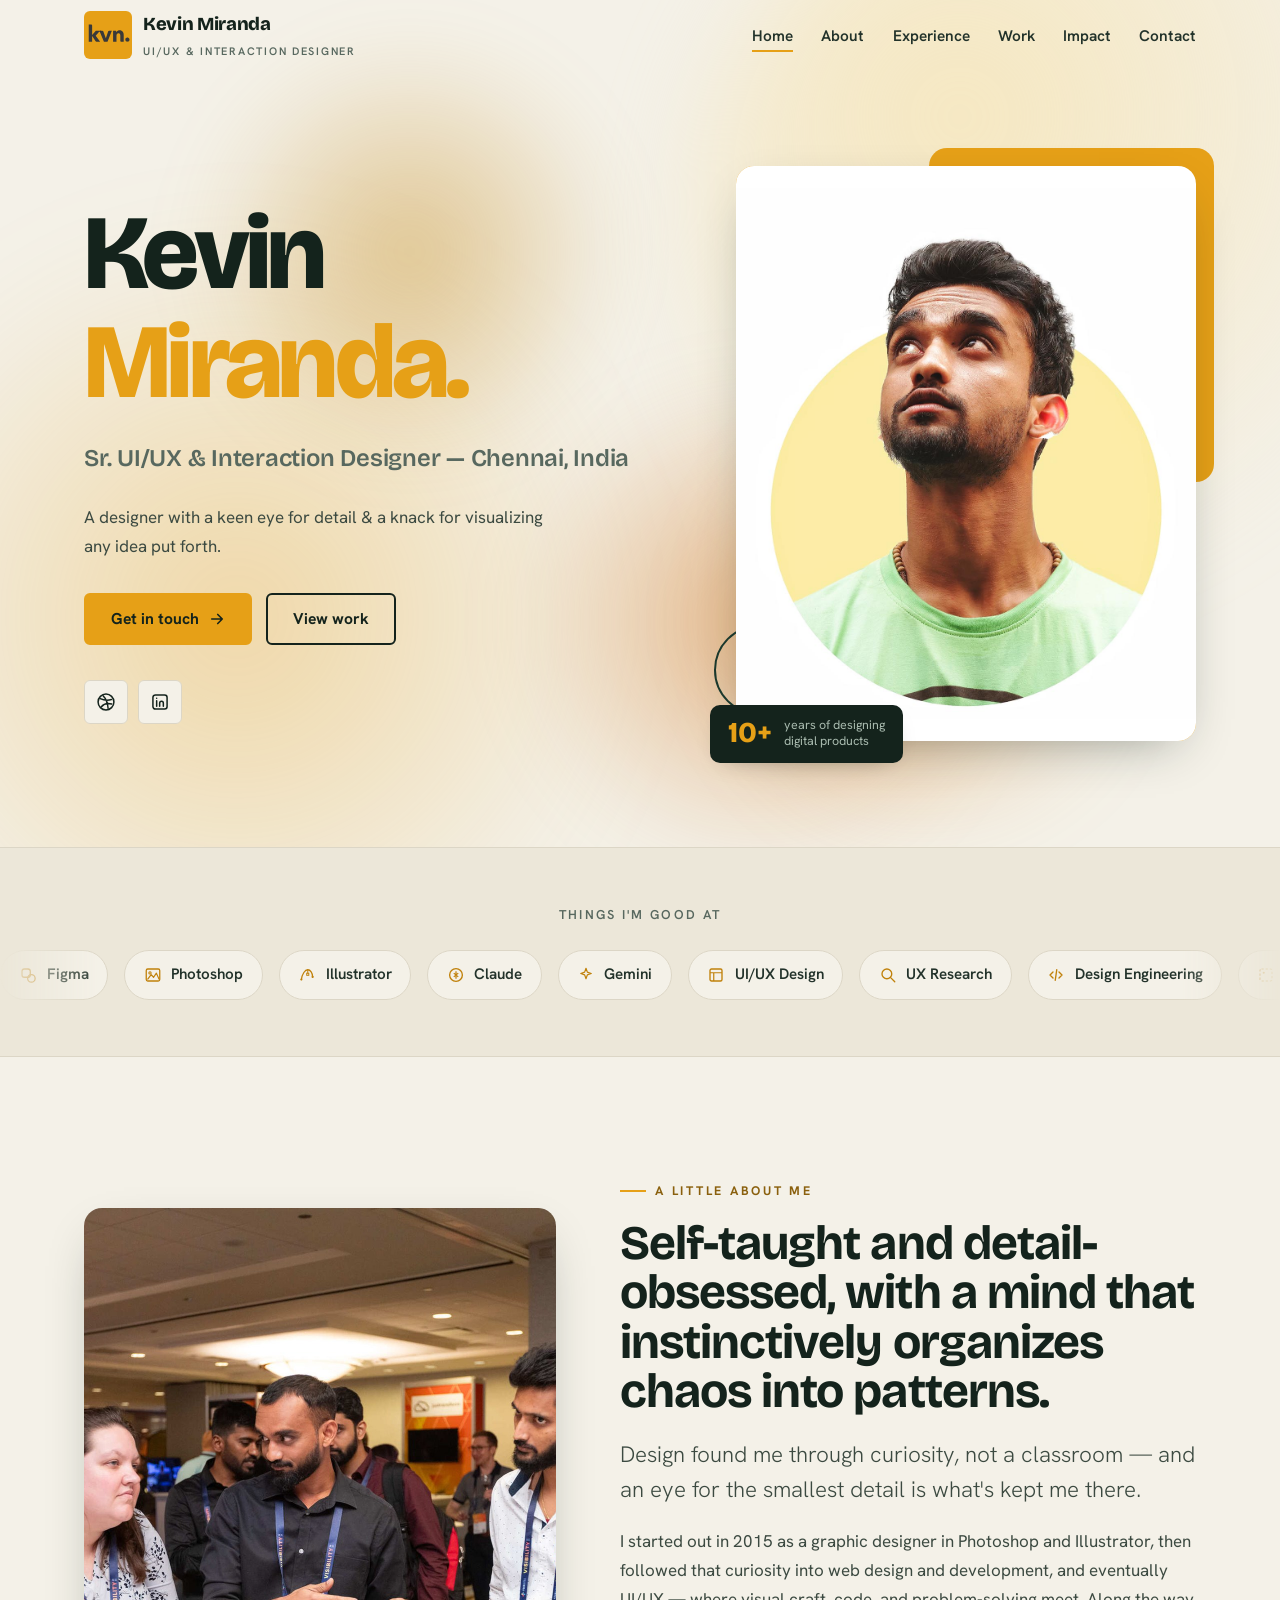
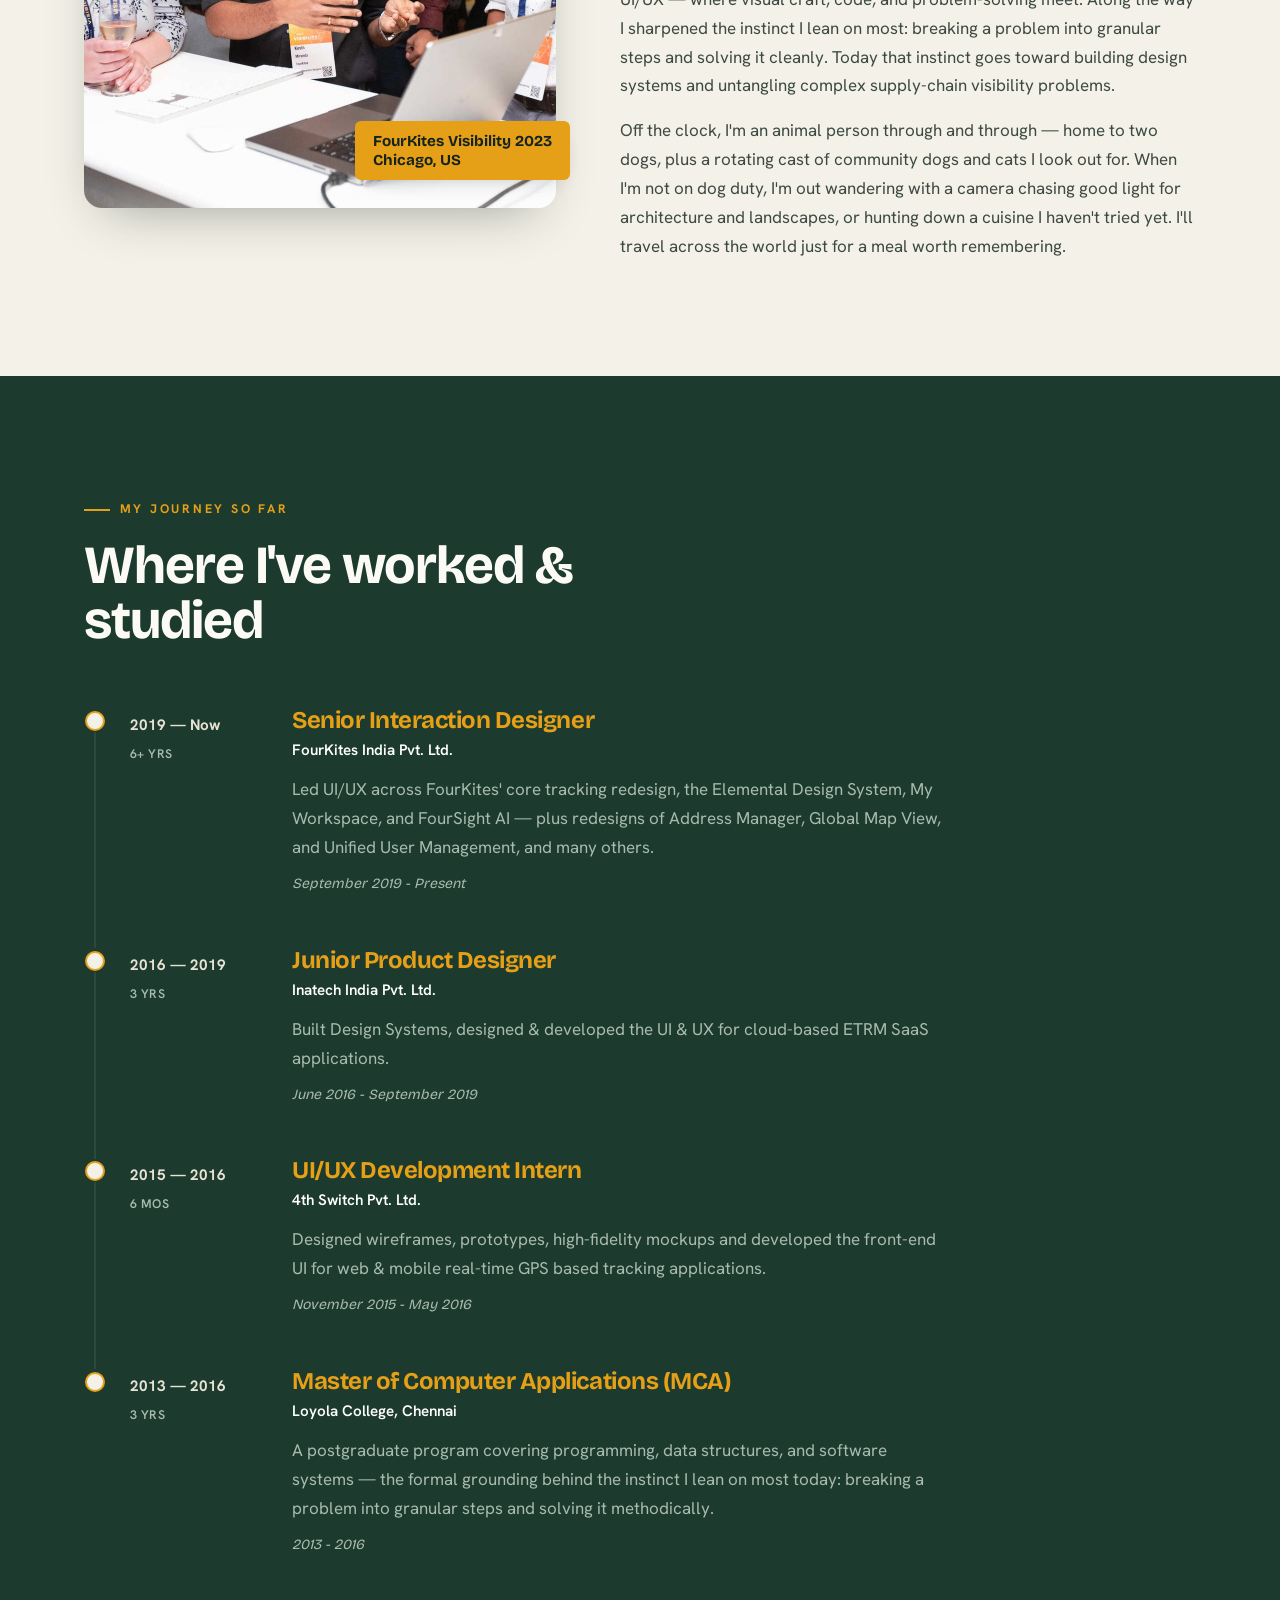
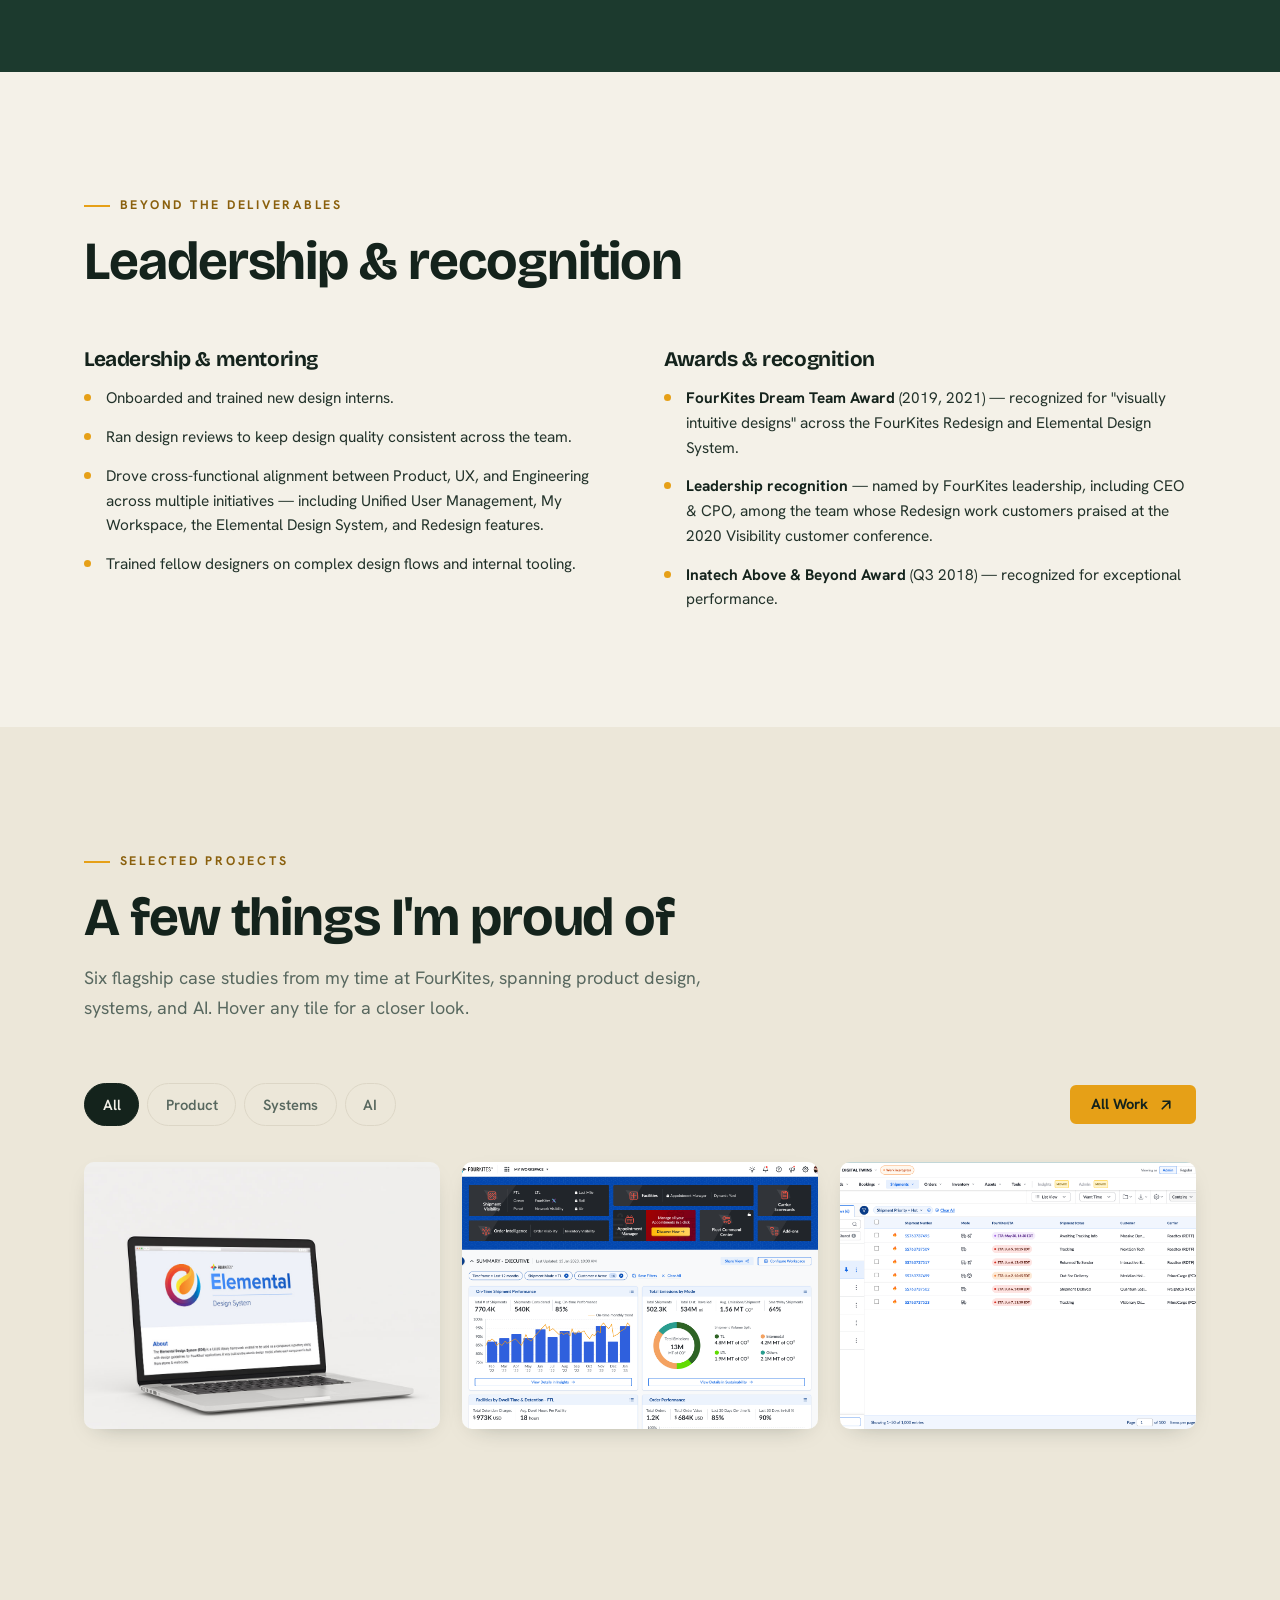
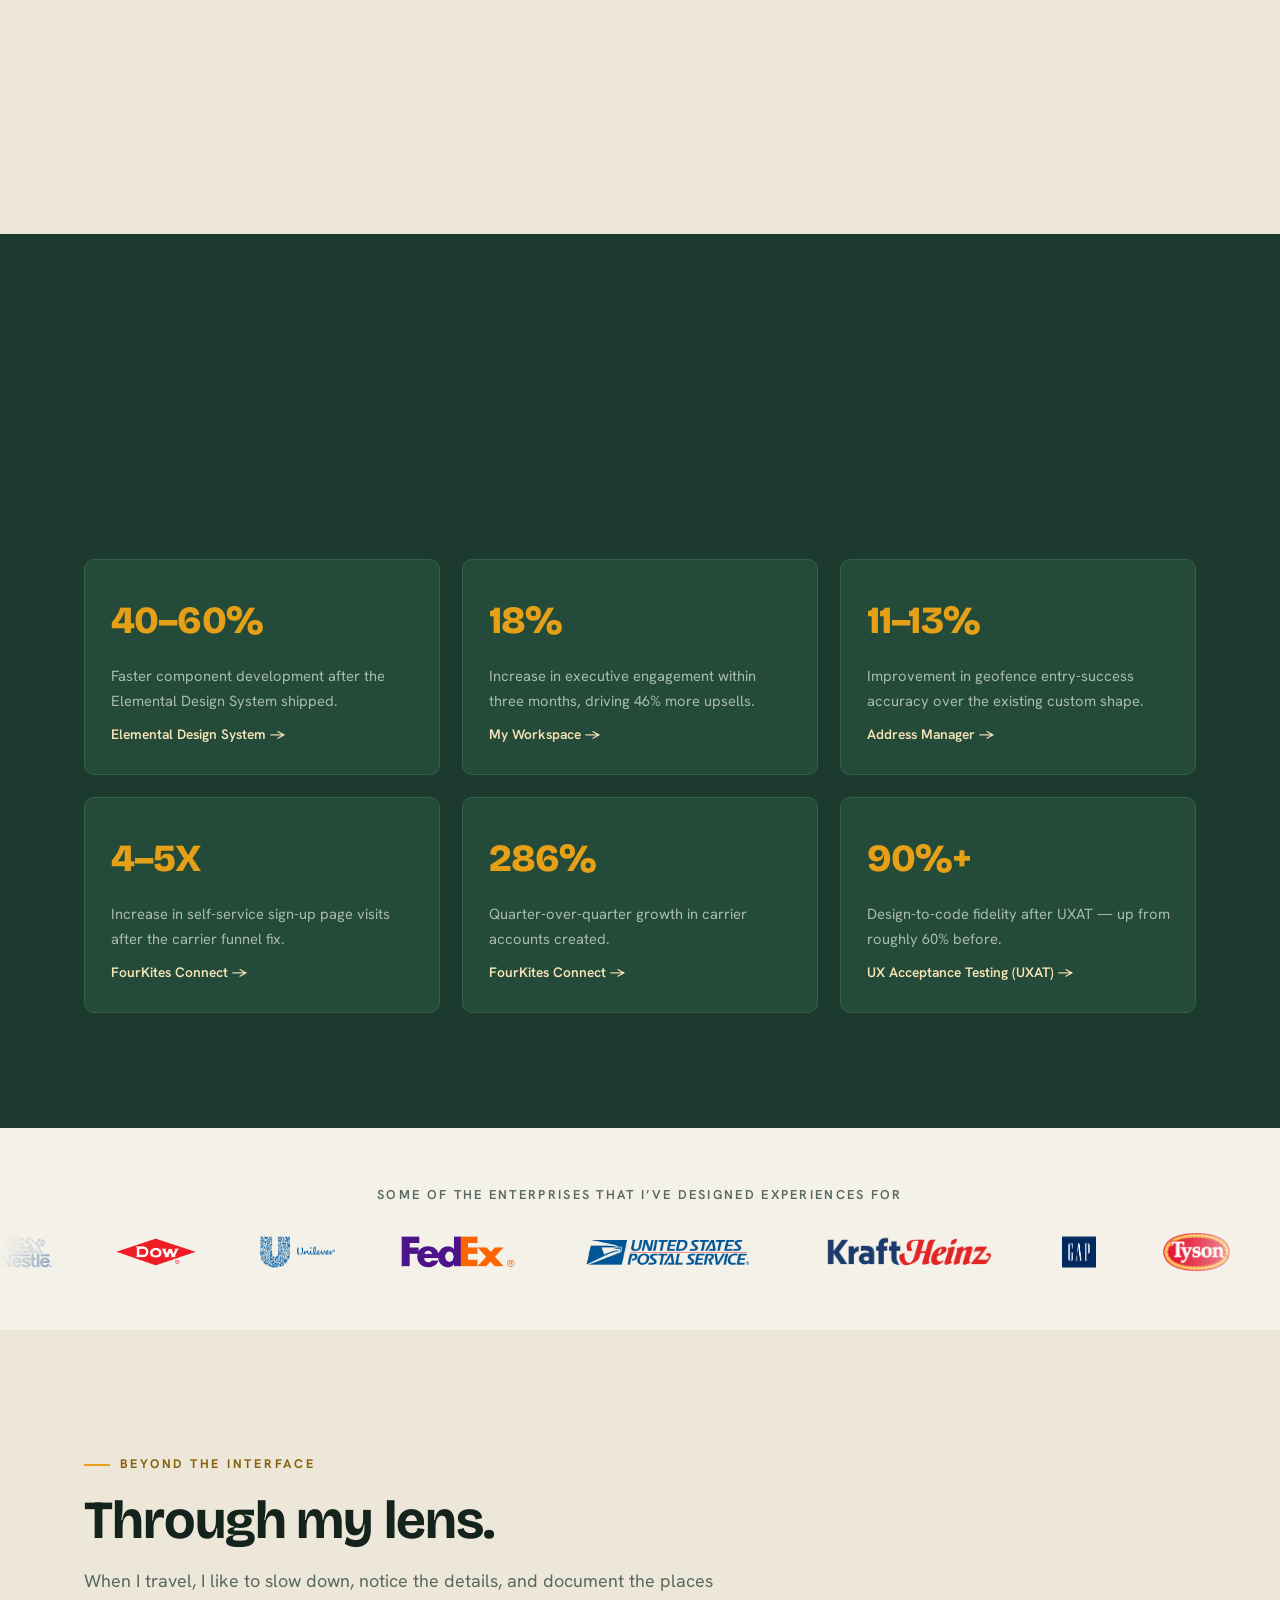
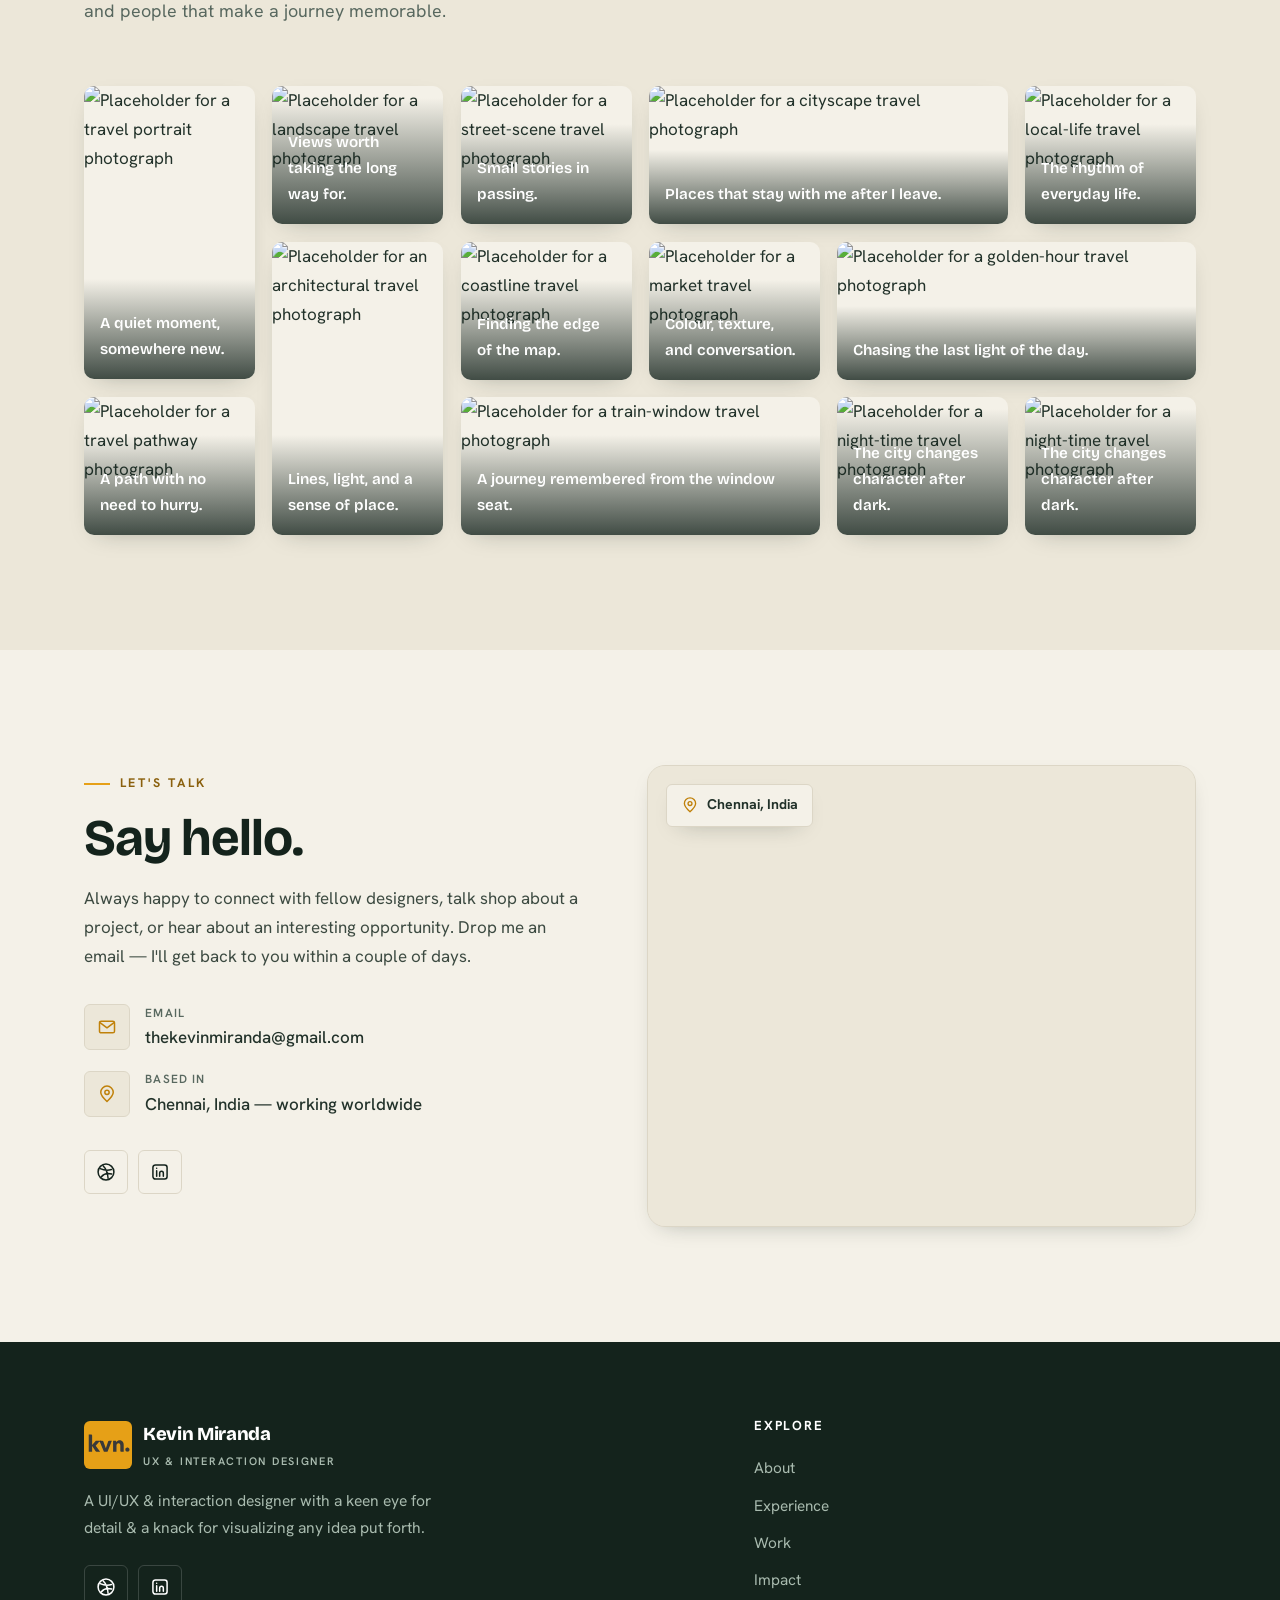
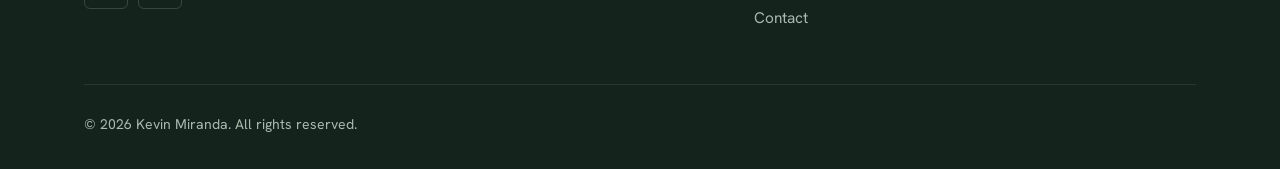
==== commit b975bb8a: "Added company logos & band, updated the about section." ====
--- a/index.html
+++ b/index.html
@@ -108,9 +108,9 @@
     <div class="marquee">
       <div class="marquee-track" id="marqueeTrack">
         <!-- group A -->
-        <span class="tool-chip"><svg viewBox="0 0 24 24" fill="none" aria-hidden="true"><rect x="7" y="4" width="10" height="16" rx="5" stroke="currentColor" stroke-width="1.8"/><path d="M12 4v16M7 12h10" stroke="currentColor" stroke-width="1.8"/></svg>Figma</span>
-        <span class="tool-chip"><svg viewBox="0 0 24 24" fill="none" aria-hidden="true"><path d="M4 4h16v6H4zM4 14h11v6H4z" stroke="currentColor" stroke-width="1.8" stroke-linejoin="round"/></svg>Photoshop</span>
-        <span class="tool-chip"><svg viewBox="0 0 24 24" fill="none" aria-hidden="true"><path d="M12 3l9 5v8l-9 5-9-5V8z" stroke="currentColor" stroke-width="1.8" stroke-linejoin="round"/></svg>Illustrator</span>
+        <span class="tool-chip"><svg viewBox="0 0 24 24" fill="none" aria-hidden="true"><rect x="4" y="4" width="11" height="11" rx="3" stroke="currentColor" stroke-width="1.7"/><circle cx="16.5" cy="16.5" r="5" stroke="currentColor" stroke-width="1.7"/></svg>Figma</span>
+        <span class="tool-chip"><svg viewBox="0 0 24 24" fill="none" aria-hidden="true"><rect x="3" y="4" width="18" height="16" rx="2" stroke="currentColor" stroke-width="1.7"/><circle cx="8" cy="9.2" r="1.5" stroke="currentColor" stroke-width="1.5"/><path d="M5 17.5 9.5 11.5 12.8 15 16.5 9.5 20 17.5" stroke="currentColor" stroke-width="1.6" stroke-linecap="round" stroke-linejoin="round"/></svg>Photoshop</span>
+        <span class="tool-chip"><svg viewBox="0 0 24 24" fill="none" aria-hidden="true"><path d="M4.5 18c1-7.5 5-13 8.5-13s6.5 4.5 6.5 9.5" stroke="currentColor" stroke-width="1.7" stroke-linecap="round"/><circle cx="4.5" cy="18" r="1.4" fill="currentColor"/><circle cx="19.5" cy="14.5" r="1.4" fill="currentColor"/><path d="M13 5v4.5" stroke="currentColor" stroke-width="1.3" stroke-linecap="round"/><rect x="11.6" y="9.6" width="2.8" height="2.8" stroke="currentColor" stroke-width="1.3"/></svg>Illustrator</span>
         <span class="tool-chip"><svg viewBox="0 0 24 24" fill="none" aria-hidden="true"><circle cx="12" cy="12" r="8.5" stroke="currentColor" stroke-width="1.8"/><path d="M12 7v10M9 9.5l6 5M15 9.5l-6 5" stroke="currentColor" stroke-width="1.6"/></svg>Claude</span>
         <span class="tool-chip"><svg viewBox="0 0 24 24" fill="none" aria-hidden="true"><path d="M12 3l1.8 5.2L19 10l-5.2 1.8L12 17l-1.8-5.2L5 10l5.2-1.8z" stroke="currentColor" stroke-width="1.6" stroke-linejoin="round"/></svg>Gemini</span>
         <span class="tool-chip"><svg viewBox="0 0 24 24" fill="none" aria-hidden="true"><rect x="4" y="4" width="16" height="16" rx="2" stroke="currentColor" stroke-width="1.8"/><path d="M4 9h16M9 9v11" stroke="currentColor" stroke-width="1.6"/></svg>UI/UX Design</span>
@@ -119,9 +119,9 @@
         <span class="tool-chip"><svg viewBox="0 0 24 24" fill="none" aria-hidden="true"><rect x="4" y="4" width="16" height="16" rx="2" stroke="currentColor" stroke-width="1.6" stroke-dasharray="3 2.5"/><circle cx="9" cy="9" r="1.4" fill="currentColor"/></svg>Wireframing &amp; Prototyping</span>
         <span class="tool-chip"><svg viewBox="0 0 24 24" fill="none" aria-hidden="true"><rect x="4" y="4" width="7" height="7" rx="1.5" stroke="currentColor" stroke-width="1.8"/><rect x="13" y="4" width="7" height="7" rx="1.5" stroke="currentColor" stroke-width="1.8"/><rect x="4" y="13" width="7" height="7" rx="1.5" stroke="currentColor" stroke-width="1.8"/><rect x="13" y="13" width="7" height="7" rx="1.5" stroke="currentColor" stroke-width="1.8"/></svg>Design Systems</span>
         <!-- group B (duplicate for seamless loop) -->
-        <span class="tool-chip" aria-hidden="true"><svg viewBox="0 0 24 24" fill="none"><rect x="7" y="4" width="10" height="16" rx="5" stroke="currentColor" stroke-width="1.8"/><path d="M12 4v16M7 12h10" stroke="currentColor" stroke-width="1.8"/></svg>Figma</span>
-        <span class="tool-chip" aria-hidden="true"><svg viewBox="0 0 24 24" fill="none"><path d="M4 4h16v6H4zM4 14h11v6H4z" stroke="currentColor" stroke-width="1.8" stroke-linejoin="round"/></svg>Photoshop</span>
-        <span class="tool-chip" aria-hidden="true"><svg viewBox="0 0 24 24" fill="none"><path d="M12 3l9 5v8l-9 5-9-5V8z" stroke="currentColor" stroke-width="1.8" stroke-linejoin="round"/></svg>Illustrator</span>
+        <span class="tool-chip" aria-hidden="true"><svg viewBox="0 0 24 24" fill="none"><rect x="4" y="4" width="11" height="11" rx="3" stroke="currentColor" stroke-width="1.7"/><circle cx="16.5" cy="16.5" r="5" stroke="currentColor" stroke-width="1.7"/></svg>Figma</span>
+        <span class="tool-chip" aria-hidden="true"><svg viewBox="0 0 24 24" fill="none"><rect x="3" y="4" width="18" height="16" rx="2" stroke="currentColor" stroke-width="1.7"/><circle cx="8" cy="9.2" r="1.5" stroke="currentColor" stroke-width="1.5"/><path d="M5 17.5 9.5 11.5 12.8 15 16.5 9.5 20 17.5" stroke="currentColor" stroke-width="1.6" stroke-linecap="round" stroke-linejoin="round"/></svg>Photoshop</span>
+        <span class="tool-chip" aria-hidden="true"><svg viewBox="0 0 24 24" fill="none"><path d="M4.5 18c1-7.5 5-13 8.5-13s6.5 4.5 6.5 9.5" stroke="currentColor" stroke-width="1.7" stroke-linecap="round"/><circle cx="4.5" cy="18" r="1.4" fill="currentColor"/><circle cx="19.5" cy="14.5" r="1.4" fill="currentColor"/><path d="M13 5v4.5" stroke="currentColor" stroke-width="1.3" stroke-linecap="round"/><rect x="11.6" y="9.6" width="2.8" height="2.8" stroke="currentColor" stroke-width="1.3"/></svg>Illustrator</span>
         <span class="tool-chip" aria-hidden="true"><svg viewBox="0 0 24 24" fill="none"><circle cx="12" cy="12" r="8.5" stroke="currentColor" stroke-width="1.8"/><path d="M12 7v10M9 9.5l6 5M15 9.5l-6 5" stroke="currentColor" stroke-width="1.6"/></svg>Claude</span>
         <span class="tool-chip" aria-hidden="true"><svg viewBox="0 0 24 24" fill="none"><path d="M12 3l1.8 5.2L19 10l-5.2 1.8L12 17l-1.8-5.2L5 10l5.2-1.8z" stroke="currentColor" stroke-width="1.6" stroke-linejoin="round"/></svg>Gemini</span>
         <span class="tool-chip" aria-hidden="true"><svg viewBox="0 0 24 24" fill="none"><rect x="4" y="4" width="16" height="16" rx="2" stroke="currentColor" stroke-width="1.8"/><path d="M4 9h16M9 9v11" stroke="currentColor" stroke-width="1.6"/></svg>UI/UX Design</span>
@@ -130,9 +130,9 @@
         <span class="tool-chip" aria-hidden="true"><svg viewBox="0 0 24 24" fill="none"><rect x="4" y="4" width="16" height="16" rx="2" stroke="currentColor" stroke-width="1.6" stroke-dasharray="3 2.5"/><circle cx="9" cy="9" r="1.4" fill="currentColor"/></svg>Wireframing &amp; Prototyping</span>
         <span class="tool-chip" aria-hidden="true"><svg viewBox="0 0 24 24" fill="none"><rect x="4" y="4" width="7" height="7" rx="1.5" stroke="currentColor" stroke-width="1.8"/><rect x="13" y="4" width="7" height="7" rx="1.5" stroke="currentColor" stroke-width="1.8"/><rect x="4" y="13" width="7" height="7" rx="1.5" stroke="currentColor" stroke-width="1.8"/><rect x="13" y="13" width="7" height="7" rx="1.5" stroke="currentColor" stroke-width="1.8"/></svg>Design Systems</span>
         <!-- group C (extra duplicate keeps the viewport covered on wide screens) -->
-        <span class="tool-chip" aria-hidden="true"><svg viewBox="0 0 24 24" fill="none"><rect x="7" y="4" width="10" height="16" rx="5" stroke="currentColor" stroke-width="1.8"/><path d="M12 4v16M7 12h10" stroke="currentColor" stroke-width="1.8"/></svg>Figma</span>
-        <span class="tool-chip" aria-hidden="true"><svg viewBox="0 0 24 24" fill="none"><path d="M4 4h16v6H4zM4 14h11v6H4z" stroke="currentColor" stroke-width="1.8" stroke-linejoin="round"/></svg>Photoshop</span>
-        <span class="tool-chip" aria-hidden="true"><svg viewBox="0 0 24 24" fill="none"><path d="M12 3l9 5v8l-9 5-9-5V8z" stroke="currentColor" stroke-width="1.8" stroke-linejoin="round"/></svg>Illustrator</span>
+        <span class="tool-chip" aria-hidden="true"><svg viewBox="0 0 24 24" fill="none"><rect x="4" y="4" width="11" height="11" rx="3" stroke="currentColor" stroke-width="1.7"/><circle cx="16.5" cy="16.5" r="5" stroke="currentColor" stroke-width="1.7"/></svg>Figma</span>
+        <span class="tool-chip" aria-hidden="true"><svg viewBox="0 0 24 24" fill="none"><rect x="3" y="4" width="18" height="16" rx="2" stroke="currentColor" stroke-width="1.7"/><circle cx="8" cy="9.2" r="1.5" stroke="currentColor" stroke-width="1.5"/><path d="M5 17.5 9.5 11.5 12.8 15 16.5 9.5 20 17.5" stroke="currentColor" stroke-width="1.6" stroke-linecap="round" stroke-linejoin="round"/></svg>Photoshop</span>
+        <span class="tool-chip" aria-hidden="true"><svg viewBox="0 0 24 24" fill="none"><path d="M4.5 18c1-7.5 5-13 8.5-13s6.5 4.5 6.5 9.5" stroke="currentColor" stroke-width="1.7" stroke-linecap="round"/><circle cx="4.5" cy="18" r="1.4" fill="currentColor"/><circle cx="19.5" cy="14.5" r="1.4" fill="currentColor"/><path d="M13 5v4.5" stroke="currentColor" stroke-width="1.3" stroke-linecap="round"/><rect x="11.6" y="9.6" width="2.8" height="2.8" stroke="currentColor" stroke-width="1.3"/></svg>Illustrator</span>
         <span class="tool-chip" aria-hidden="true"><svg viewBox="0 0 24 24" fill="none"><circle cx="12" cy="12" r="8.5" stroke="currentColor" stroke-width="1.8"/><path d="M12 7v10M9 9.5l6 5M15 9.5l-6 5" stroke="currentColor" stroke-width="1.6"/></svg>Claude</span>
         <span class="tool-chip" aria-hidden="true"><svg viewBox="0 0 24 24" fill="none"><path d="M12 3l1.8 5.2L19 10l-5.2 1.8L12 17l-1.8-5.2L5 10l5.2-1.8z" stroke="currentColor" stroke-width="1.6" stroke-linejoin="round"/></svg>Gemini</span>
         <span class="tool-chip" aria-hidden="true"><svg viewBox="0 0 24 24" fill="none"><rect x="4" y="4" width="16" height="16" rx="2" stroke="currentColor" stroke-width="1.8"/><path d="M4 9h16M9 9v11" stroke="currentColor" stroke-width="1.6"/></svg>UI/UX Design</span>
@@ -153,9 +153,9 @@
       </figure>
       <div class="about-body">
         <span class="eyebrow">A little about me</span>
-        <h2 id="about-h" class="reveal">Self-taught, systems-minded, and always chasing the next problem worth solving.</h2>
-        <p class="lead reveal" data-delay="1">Everything I know about design, I taught myself — one late night and one new tool at a time.</p>
-        <p class="reveal" data-delay="1">I started out in 2015 as a graphic designer working in Photoshop and Illustrator. That curiosity pulled me into web design and development, and eventually into UI/UX design and development — the place where visual craft, code, and problem-solving all meet. I have no formal design training; my one formal credential is a Master's in Computer Applications from Loyola College, Chennai (2016), which sharpened the instinct I lean on most: the ability to visualize a problem, break it down into granular steps, and actually solve it. These days that instinct goes toward building design systems, designing SaaS platforms, and untangling complex supply-chain visibility problems.</p>
+        <h2 id="about-h" class="reveal">Self-taught and detail-obsessed, with a mind that instinctively organizes chaos into patterns.</h2>
+        <p class="lead reveal" data-delay="1">Design found me through curiosity, not a classroom — and an eye for the smallest detail is what's kept me there.</p>
+        <p class="reveal" data-delay="1">I started out in 2015 as a graphic designer in Photoshop and Illustrator, then followed that curiosity into web design and development, and eventually UI/UX — where visual craft, code, and problem-solving meet. Along the way I sharpened the instinct I lean on most: breaking a problem into granular steps and solving it cleanly. Today that instinct goes toward building design systems and untangling complex supply-chain visibility problems.</p>
         <p class="reveal" data-delay="2">Off the clock, I'm an animal person through and through — home to two dogs, plus a rotating cast of community dogs and cats I look out for. When I'm not on dog duty, I'm out wandering with a camera chasing good light for architecture and landscapes, or hunting down a cuisine I haven't tried yet. I'll travel across the world just for a meal worth remembering.</p>
       </div>
     </div>
@@ -382,6 +382,59 @@
           <p>Design-to-code fidelity after UXAT — up from roughly 60% before.</p>
           <a class="impact-link" href="projects.html#p14">UX Acceptance Testing (UXAT) →</a>
         </div>
+      </div>
+    </div>
+  </section>
+
+  <!-- ======================================================= CUSTOMERS -->
+  <section class="logos-band" aria-label="Some of the enterprises that I've designed experiences for">
+    <div class="wrap">
+      <p class="logos-label">Some of the enterprises that I&rsquo;ve designed experiences for</p>
+    </div>
+    <div class="marquee">
+      <div class="marquee-track" id="logosTrack">
+        <!-- group A -->
+        <span class="logo-chip"><img src="img/logos/nestle-logo.png" alt="Nestlé" loading="lazy"></span>
+        <span class="logo-chip"><img src="img/logos/Dow-Logo.png" alt="Dow" loading="lazy"></span>
+        <span class="logo-chip"><img src="img/logos/Unilever.png" alt="Unilever" loading="lazy"></span>
+        <span class="logo-chip"><img src="img/logos/fedex-logo.png" alt="FedEx" loading="lazy"></span>
+        <span class="logo-chip"><img src="img/logos/usps-logo.png" alt="USPS" loading="lazy"></span>
+        <span class="logo-chip"><img src="img/logos/kraft-heinz-logo.png" alt="Kraft Heinz" loading="lazy"></span>
+        <span class="logo-chip"><img src="img/logos/gap-logo.png" alt="Gap" loading="lazy"></span>
+        <span class="logo-chip"><img src="img/logos/tyson-foods-logo.png" alt="Tyson Foods" loading="lazy"></span>
+        <span class="logo-chip"><img src="img/logos/Walmart-Logo.png" alt="Walmart" loading="lazy"></span>
+        <span class="logo-chip"><img src="img/logos/cma-cgm-logo.svg" alt="CMA CGM" loading="lazy"></span>
+        <span class="logo-chip"><img src="img/logos/hapag-lloyd-logo.svg" alt="Hapag-Lloyd" loading="lazy"></span>
+        <span class="logo-chip"><img src="img/logos/kimberly-clark-logo.png" alt="Kimberly-Clark" loading="lazy"></span>
+        <span class="logo-chip"><img src="img/logos/meijer-seeklogo.png" alt="Meijer" loading="lazy"></span>
+        <!-- group B (duplicate for seamless loop) -->
+        <span class="logo-chip" aria-hidden="true"><img src="img/logos/nestle-logo.png" alt="" loading="lazy"></span>
+        <span class="logo-chip" aria-hidden="true"><img src="img/logos/Dow-Logo.png" alt="" loading="lazy"></span>
+        <span class="logo-chip" aria-hidden="true"><img src="img/logos/Unilever.png" alt="" loading="lazy"></span>
+        <span class="logo-chip" aria-hidden="true"><img src="img/logos/fedex-logo.png" alt="" loading="lazy"></span>
+        <span class="logo-chip" aria-hidden="true"><img src="img/logos/usps-logo.png" alt="" loading="lazy"></span>
+        <span class="logo-chip" aria-hidden="true"><img src="img/logos/kraft-heinz-logo.png" alt="" loading="lazy"></span>
+        <span class="logo-chip" aria-hidden="true"><img src="img/logos/gap-logo.png" alt="" loading="lazy"></span>
+        <span class="logo-chip" aria-hidden="true"><img src="img/logos/tyson-foods-logo.png" alt="" loading="lazy"></span>
+        <span class="logo-chip" aria-hidden="true"><img src="img/logos/Walmart-Logo.png" alt="" loading="lazy"></span>
+        <span class="logo-chip" aria-hidden="true"><img src="img/logos/cma-cgm-logo.svg" alt="" loading="lazy"></span>
+        <span class="logo-chip" aria-hidden="true"><img src="img/logos/hapag-lloyd-logo.svg" alt="" loading="lazy"></span>
+        <span class="logo-chip" aria-hidden="true"><img src="img/logos/kimberly-clark-logo.png" alt="" loading="lazy"></span>
+        <span class="logo-chip" aria-hidden="true"><img src="img/logos/meijer-seeklogo.png" alt="" loading="lazy"></span>
+        <!-- group C (extra duplicate keeps the viewport covered on wide screens) -->
+        <span class="logo-chip" aria-hidden="true"><img src="img/logos/nestle-logo.png" alt="" loading="lazy"></span>
+        <span class="logo-chip" aria-hidden="true"><img src="img/logos/Dow-Logo.png" alt="" loading="lazy"></span>
+        <span class="logo-chip" aria-hidden="true"><img src="img/logos/Unilever.png" alt="" loading="lazy"></span>
+        <span class="logo-chip" aria-hidden="true"><img src="img/logos/fedex-logo.png" alt="" loading="lazy"></span>
+        <span class="logo-chip" aria-hidden="true"><img src="img/logos/usps-logo.png" alt="" loading="lazy"></span>
+        <span class="logo-chip" aria-hidden="true"><img src="img/logos/kraft-heinz-logo.png" alt="" loading="lazy"></span>
+        <span class="logo-chip" aria-hidden="true"><img src="img/logos/gap-logo.png" alt="" loading="lazy"></span>
+        <span class="logo-chip" aria-hidden="true"><img src="img/logos/tyson-foods-logo.png" alt="" loading="lazy"></span>
+        <span class="logo-chip" aria-hidden="true"><img src="img/logos/Walmart-Logo.png" alt="" loading="lazy"></span>
+        <span class="logo-chip" aria-hidden="true"><img src="img/logos/cma-cgm-logo.svg" alt="" loading="lazy"></span>
+        <span class="logo-chip" aria-hidden="true"><img src="img/logos/hapag-lloyd-logo.svg" alt="" loading="lazy"></span>
+        <span class="logo-chip" aria-hidden="true"><img src="img/logos/kimberly-clark-logo.png" alt="" loading="lazy"></span>
+        <span class="logo-chip" aria-hidden="true"><img src="img/logos/meijer-seeklogo.png" alt="" loading="lazy"></span>
       </div>
     </div>
   </section>
--- a/css/style.css
+++ b/css/style.css
@@ -536,6 +536,34 @@
 .hero-chip .lbl { font-size: .78rem; line-height: 1.25; color: var(--sage-d); }
 
 /* --------------------------------------------------------- marquee/logos --- */
+.logos-band {
+  padding-block: clamp(2.5rem, 5vw, 3.5rem);
+  background: var(--paper);
+  overflow: hidden;
+}
+.logos-label {
+  text-align: center;
+  font-weight: 600;
+  font-size: .8rem;
+  letter-spacing: .18em;
+  text-transform: uppercase;
+  color: var(--sage);
+  margin-bottom: 1.5rem !important;
+}
+.logos-band .marquee-track { animation-duration: 30s; }
+.logo-chip {
+  display: inline-flex;
+  align-items: center;
+  height: clamp(2.2rem, 4vw, 2.8rem);
+  margin-right: clamp(2.5rem, 5vw, 4rem);
+  flex: none;
+}
+.logo-chip img {
+  height: 100%;
+  width: auto;
+  display: block;
+}
+
 .tools-band {
   padding-block: clamp(2.5rem, 5vw, 3.5rem);
   border-top: 1px solid var(--paper-line);
@@ -550,24 +578,24 @@
   letter-spacing: .18em;
   text-transform: uppercase;
   color: var(--sage);
-  margin-bottom: 1.6rem;
+  margin-bottom: 1.5rem !important;
 }
 .marquee { position: relative; width: 100%; overflow: hidden; -webkit-mask-image: linear-gradient(90deg, transparent, #000 8%, #000 92%, transparent); mask-image: linear-gradient(90deg, transparent, #000 8%, #000 92%, transparent); }
-.marquee-track {
-  display: flex;
-  gap: 0;
-  width: max-content;
-  animation: marquee 34s linear infinite;
-}
+.marquee-track {
+  display: flex;
+  gap: 0;
+  width: max-content;
+  animation: marquee 34s linear infinite;
+}
 .marquee:hover .marquee-track { animation-play-state: paused; }
-/* There are three identical chip sets. Every chip owns its trailing gap, so
-   each set has the exact same width and the loop can advance by one third. */
-@keyframes marquee { to { transform: translateX(-33.333333%); } }
+/* There are three identical chip sets. Every chip owns its trailing gap, so
+   each set has the exact same width and the loop can advance by one third. */
+@keyframes marquee { to { transform: translateX(-33.333333%); } }
 @media (prefers-reduced-motion: reduce) {
   .marquee-track { animation: none; flex-wrap: wrap; justify-content: center; }
   .marquee { -webkit-mask-image: none; mask-image: none; }
 }
-.tool-chip {
+.tool-chip {
   display: inline-flex;
   align-items: center;
   gap: .6rem;
@@ -577,10 +605,10 @@
   border-radius: 100px;
   font-weight: 600;
   font-size: .95rem;
-  color: var(--ink-on-light);
-  white-space: nowrap;
-  margin-right: 1rem;
-}
+  color: var(--ink-on-light);
+  white-space: nowrap;
+  margin-right: 1rem;
+}
 .tool-chip svg { width: 18px; height: 18px; color: var(--marigold-d); }
 
 /* -------------------------------------------------------------- about --- */
@@ -720,11 +748,11 @@
 }
 
 /* ----------------------------------------------------- quantifiable impact --- */
-.impact-grid {
-  display: grid;
-  grid-template-columns: repeat(3, minmax(0, 1fr));
-  gap: 1.35rem;
-}
+.impact-grid {
+  display: grid;
+  grid-template-columns: repeat(3, minmax(0, 1fr));
+  gap: 1.35rem;
+}
 .impact-card {
   background: var(--forest-2);
   border: 1px solid var(--forest-line);
@@ -861,127 +889,127 @@
 
 /* Touch devices have no hover state, so show the overlay info by default.
    Desktop (and any pointer:fine/hover:hover device) keeps the hover-only behavior above. */
-@media (hover: none) and (pointer: coarse) {
-  .work-overlay { opacity: 1; }
-  .work-overlay .cat,
-  .work-overlay h3 { transform: translateY(0); }
-  .work-overlay .arrow { transform: scale(1) rotate(0); }
-}
-
-/* --------------------------------------------------------- photography --- */
-.photography-grid {
-  display: grid;
-  grid-template-columns: repeat(6, minmax(0, 1fr));
-  grid-auto-rows: 60px;
-  grid-auto-flow: dense;
-  gap: 1.1rem;
-}
-.photography-card {
-  position: relative;
-  margin: 0;
-  grid-row: span 2;
-  overflow: hidden;
-  border-radius: var(--r);
-  background: var(--paper);
-  box-shadow: var(--shadow-sm);
-}
-.photography-card--tall { grid-row: span 4; }
-.photography-card--wide { grid-column: span 2; }
-.photography-card .photo-trigger {
-  all: unset;
-  display: block;
-  width: 100%;
-  height: 100%;
-  cursor: zoom-in;
-}
-.photography-card .photo-trigger:focus-visible {
-  outline: 3px solid var(--marigold);
-  outline-offset: -3px;
-}
-.photography-card img {
-  width: 100%;
-  height: 100%;
-  object-fit: cover;
-  transition: transform .5s cubic-bezier(.2,.7,.2,1);
-}
-.photography-card:hover img { transform: scale(1.04); }
-.photography-card figcaption {
-  position: absolute;
-  right: 0;
-  bottom: 0;
-  left: 0;
-  padding: 2rem 1rem 1rem;
-  margin: 0;
-  color: #fff;
-  font-family: var(--f-display);
-  font-size: .95rem;
-  font-weight: 600;
-  pointer-events: none;
-  background: linear-gradient(to top, rgba(20,35,28,.8), transparent);
-}
-
-/* ------------------------------------------------------------- lightbox --- */
-.lightbox {
-  position: fixed;
-  inset: 0;
-  z-index: 3000;
-  display: none;
-  align-items: center;
-  justify-content: center;
-  padding: clamp(1rem, 5vw, 3rem);
-  background: rgba(20, 35, 28, .92);
-}
-.lightbox.is-open { display: flex; flex-direction: column; }
-.lightbox-figure {
-  display: flex;
-  flex-direction: column;
-  align-items: center;
-  max-width: 100%;
-  max-height: 100%;
-}
-.lightbox-img {
-  max-width: 88vw;
-  max-height: 78vh;
-  width: auto;
-  height: auto;
-  border-radius: var(--r);
-  box-shadow: 0 30px 70px -20px rgba(0,0,0,.6);
-  background: var(--paper-2);
-}
-.lightbox-caption {
-  margin-top: 1rem;
-  color: var(--sage-d);
-  font-size: .92rem;
-  text-align: center;
-  max-width: 60ch;
-}
-.lightbox-close,
-.lightbox-nav {
-  all: unset;
-  position: fixed;
-  display: grid;
-  place-items: center;
-  width: 46px;
-  height: 46px;
-  border-radius: 50%;
-  background: rgba(255,255,255,.12);
-  color: #fff;
-  cursor: pointer;
-  transition: background .18s ease;
-}
-.lightbox-close:hover,
-.lightbox-nav:hover { background: rgba(255,255,255,.24); }
-.lightbox-close:focus-visible,
-.lightbox-nav:focus-visible { outline: 3px solid var(--marigold); outline-offset: 2px; }
-.lightbox-close { top: clamp(1rem, 4vw, 2rem); right: clamp(1rem, 4vw, 2rem); }
-.lightbox-prev { left: clamp(.5rem, 3vw, 2rem); top: 50%; transform: translateY(-50%); }
-.lightbox-next { right: clamp(.5rem, 3vw, 2rem); top: 50%; transform: translateY(-50%); }
-.lightbox-nav[hidden] { display: none; }
-.lightbox-close svg { width: 18px; height: 18px; }
-.lightbox-nav svg { width: 20px; height: 20px; }
-
-/* ------------------------------------------------------------ contact --- */
-.contact-grid {
+@media (hover: none) and (pointer: coarse) {
+  .work-overlay { opacity: 1; }
+  .work-overlay .cat,
+  .work-overlay h3 { transform: translateY(0); }
+  .work-overlay .arrow { transform: scale(1) rotate(0); }
+}
+
+/* --------------------------------------------------------- photography --- */
+.photography-grid {
+  display: grid;
+  grid-template-columns: repeat(6, minmax(0, 1fr));
+  grid-auto-rows: 60px;
+  grid-auto-flow: dense;
+  gap: 1.1rem;
+}
+.photography-card {
+  position: relative;
+  margin: 0;
+  grid-row: span 2;
+  overflow: hidden;
+  border-radius: var(--r);
+  background: var(--paper);
+  box-shadow: var(--shadow-sm);
+}
+.photography-card--tall { grid-row: span 4; }
+.photography-card--wide { grid-column: span 2; }
+.photography-card .photo-trigger {
+  all: unset;
+  display: block;
+  width: 100%;
+  height: 100%;
+  cursor: zoom-in;
+}
+.photography-card .photo-trigger:focus-visible {
+  outline: 3px solid var(--marigold);
+  outline-offset: -3px;
+}
+.photography-card img {
+  width: 100%;
+  height: 100%;
+  object-fit: cover;
+  transition: transform .5s cubic-bezier(.2,.7,.2,1);
+}
+.photography-card:hover img { transform: scale(1.04); }
+.photography-card figcaption {
+  position: absolute;
+  right: 0;
+  bottom: 0;
+  left: 0;
+  padding: 2rem 1rem 1rem;
+  margin: 0;
+  color: #fff;
+  font-family: var(--f-display);
+  font-size: .95rem;
+  font-weight: 600;
+  pointer-events: none;
+  background: linear-gradient(to top, rgba(20,35,28,.8), transparent);
+}
+
+/* ------------------------------------------------------------- lightbox --- */
+.lightbox {
+  position: fixed;
+  inset: 0;
+  z-index: 3000;
+  display: none;
+  align-items: center;
+  justify-content: center;
+  padding: clamp(1rem, 5vw, 3rem);
+  background: rgba(20, 35, 28, .92);
+}
+.lightbox.is-open { display: flex; flex-direction: column; }
+.lightbox-figure {
+  display: flex;
+  flex-direction: column;
+  align-items: center;
+  max-width: 100%;
+  max-height: 100%;
+}
+.lightbox-img {
+  max-width: 88vw;
+  max-height: 78vh;
+  width: auto;
+  height: auto;
+  border-radius: var(--r);
+  box-shadow: 0 30px 70px -20px rgba(0,0,0,.6);
+  background: var(--paper-2);
+}
+.lightbox-caption {
+  margin-top: 1rem;
+  color: var(--sage-d);
+  font-size: .92rem;
+  text-align: center;
+  max-width: 60ch;
+}
+.lightbox-close,
+.lightbox-nav {
+  all: unset;
+  position: fixed;
+  display: grid;
+  place-items: center;
+  width: 46px;
+  height: 46px;
+  border-radius: 50%;
+  background: rgba(255,255,255,.12);
+  color: #fff;
+  cursor: pointer;
+  transition: background .18s ease;
+}
+.lightbox-close:hover,
+.lightbox-nav:hover { background: rgba(255,255,255,.24); }
+.lightbox-close:focus-visible,
+.lightbox-nav:focus-visible { outline: 3px solid var(--marigold); outline-offset: 2px; }
+.lightbox-close { top: clamp(1rem, 4vw, 2rem); right: clamp(1rem, 4vw, 2rem); }
+.lightbox-prev { left: clamp(.5rem, 3vw, 2rem); top: 50%; transform: translateY(-50%); }
+.lightbox-next { right: clamp(.5rem, 3vw, 2rem); top: 50%; transform: translateY(-50%); }
+.lightbox-nav[hidden] { display: none; }
+.lightbox-close svg { width: 18px; height: 18px; }
+.lightbox-nav svg { width: 20px; height: 20px; }
+
+/* ------------------------------------------------------------ contact --- */
+.contact-grid {
   display: grid;
   grid-template-columns: 1fr 1.1fr;
   gap: clamp(2rem, 5vw, 4.5rem);
@@ -1088,21 +1116,21 @@
 }
 
 /* --------------------------------------------------------- responsive --- */
-@media (max-width: 991px) {
+@media (max-width: 991px) {
   .hero-grid { grid-template-columns: 1fr; }
   .hero-figure { justify-self: start; margin-top: 1rem; grid-row: 1; max-width: 380px; }
   .about-grid { grid-template-columns: 1fr; }
   .about-figure { max-width: 420px; }
   .contact-grid { grid-template-columns: 1fr; }
-  .work-grid { grid-template-columns: repeat(2, 1fr); }
-  .photography-grid { grid-template-columns: repeat(4, minmax(0, 1fr)); grid-auto-rows: 65px; }
-  .footer-top { grid-template-columns: 1fr; }
-}
-
-@media (max-width: 767px) {
-  .impact-grid { grid-template-columns: repeat(2, minmax(0, 1fr)); }
-  .photography-grid { grid-template-columns: repeat(3, minmax(0, 1fr)); grid-auto-rows: 70px; }
-  .nav-toggle { display: inline-flex; }
+  .work-grid { grid-template-columns: repeat(2, 1fr); }
+  .photography-grid { grid-template-columns: repeat(4, minmax(0, 1fr)); grid-auto-rows: 65px; }
+  .footer-top { grid-template-columns: 1fr; }
+}
+
+@media (max-width: 767px) {
+  .impact-grid { grid-template-columns: repeat(2, minmax(0, 1fr)); }
+  .photography-grid { grid-template-columns: repeat(3, minmax(0, 1fr)); grid-auto-rows: 70px; }
+  .nav-toggle { display: inline-flex; }
   .nav-links, .nav .btn2 { display: none; }
   .nav.open .nav-links {
     display: flex;
@@ -1125,16 +1153,16 @@
   .site-header.is-stuck, .site-header { position: fixed; }
 }
 
-@media (max-width: 640px) {
-  .work-grid { grid-template-columns: 1fr; }
-  .impact-grid { grid-template-columns: 1fr; }
-  .photography-grid { grid-template-columns: repeat(2, minmax(0, 1fr)); grid-auto-rows: 70px; }
-  .lightbox-close { width: 40px; height: 40px; }
-  .lightbox-nav { width: 38px; height: 38px; }
-  .lightbox-img { max-width: 74vw; }
-  .lightbox-prev { left: .5rem; }
-  .lightbox-next { right: .5rem; }
-  .hero-chip { left: 0; }
+@media (max-width: 640px) {
+  .work-grid { grid-template-columns: 1fr; }
+  .impact-grid { grid-template-columns: 1fr; }
+  .photography-grid { grid-template-columns: repeat(2, minmax(0, 1fr)); grid-auto-rows: 70px; }
+  .lightbox-close { width: 40px; height: 40px; }
+  .lightbox-nav { width: 38px; height: 38px; }
+  .lightbox-img { max-width: 74vw; }
+  .lightbox-prev { left: .5rem; }
+  .lightbox-next { right: .5rem; }
+  .hero-chip { left: 0; }
   .about-figure .tag { right: 0; }
   .hero-cta { width: 100%; }
   .hero-cta .btn2 { flex: 1 1 auto; justify-content: center; }
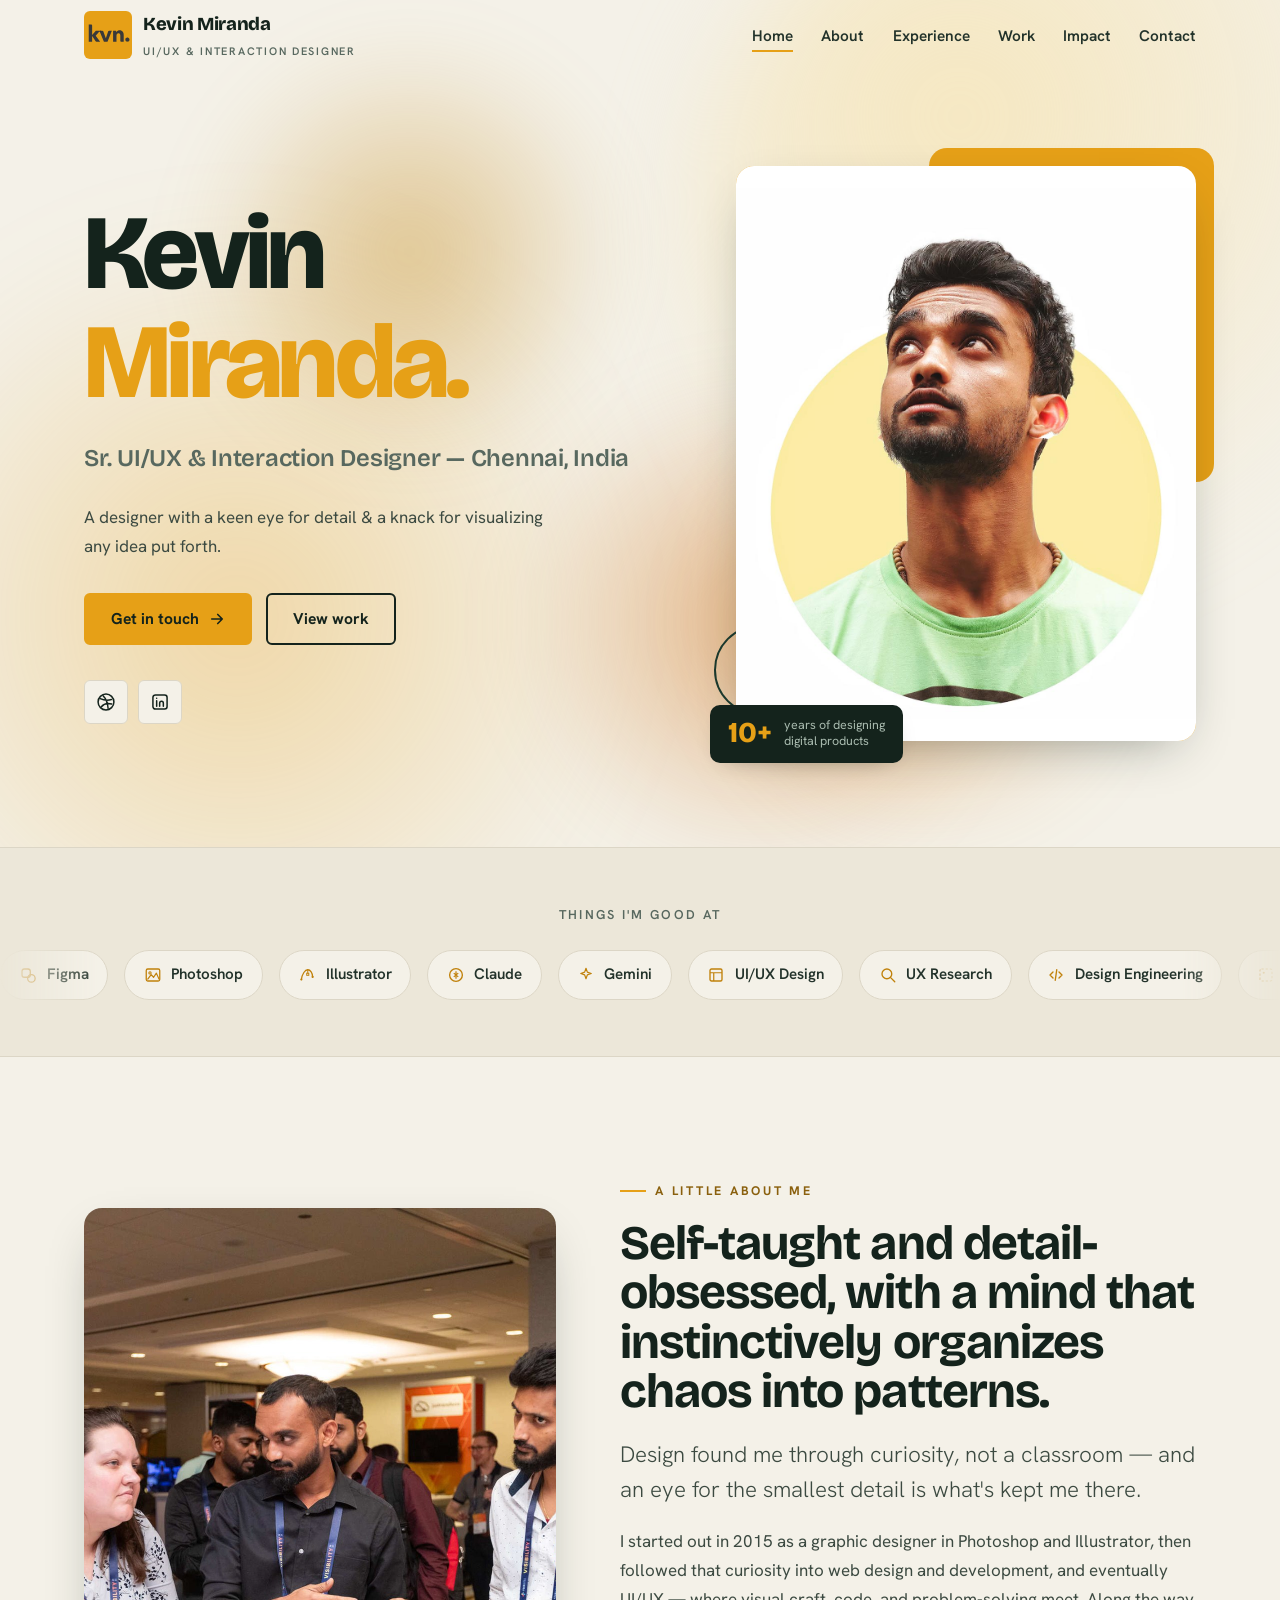
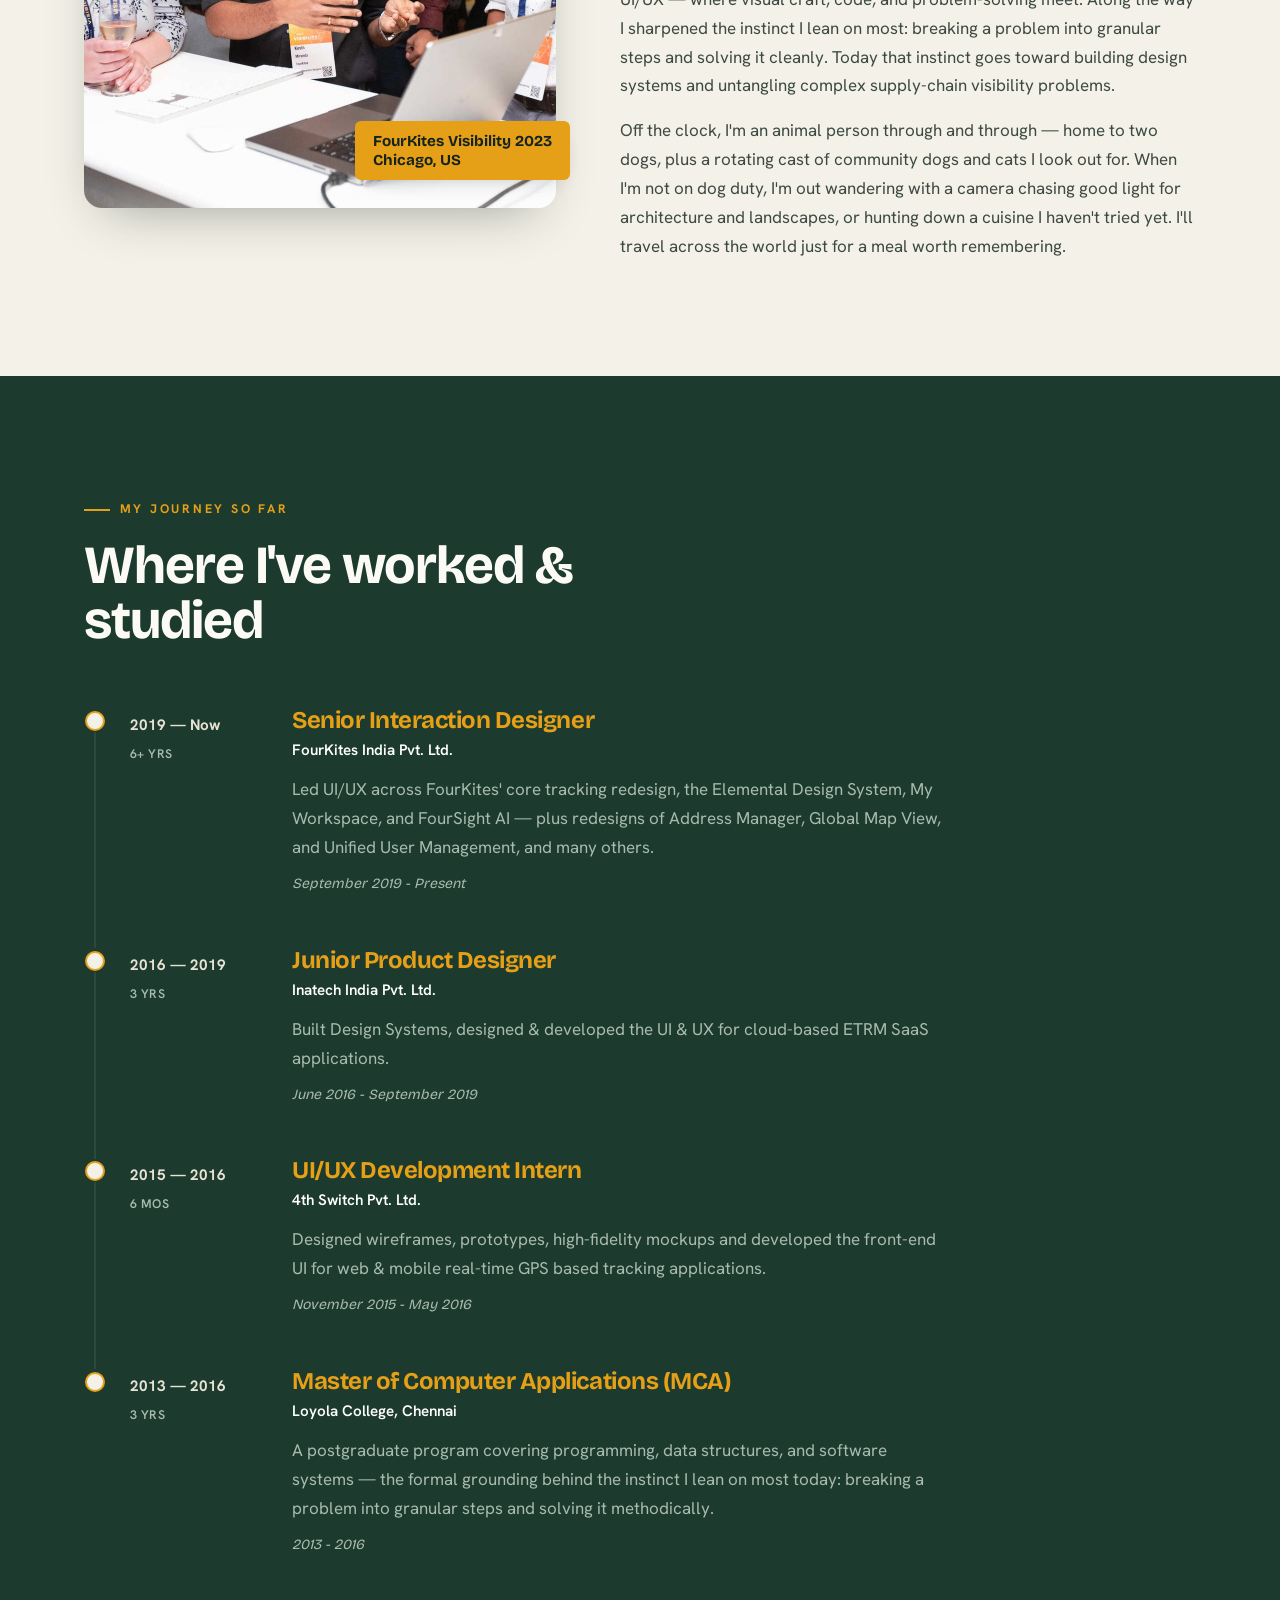
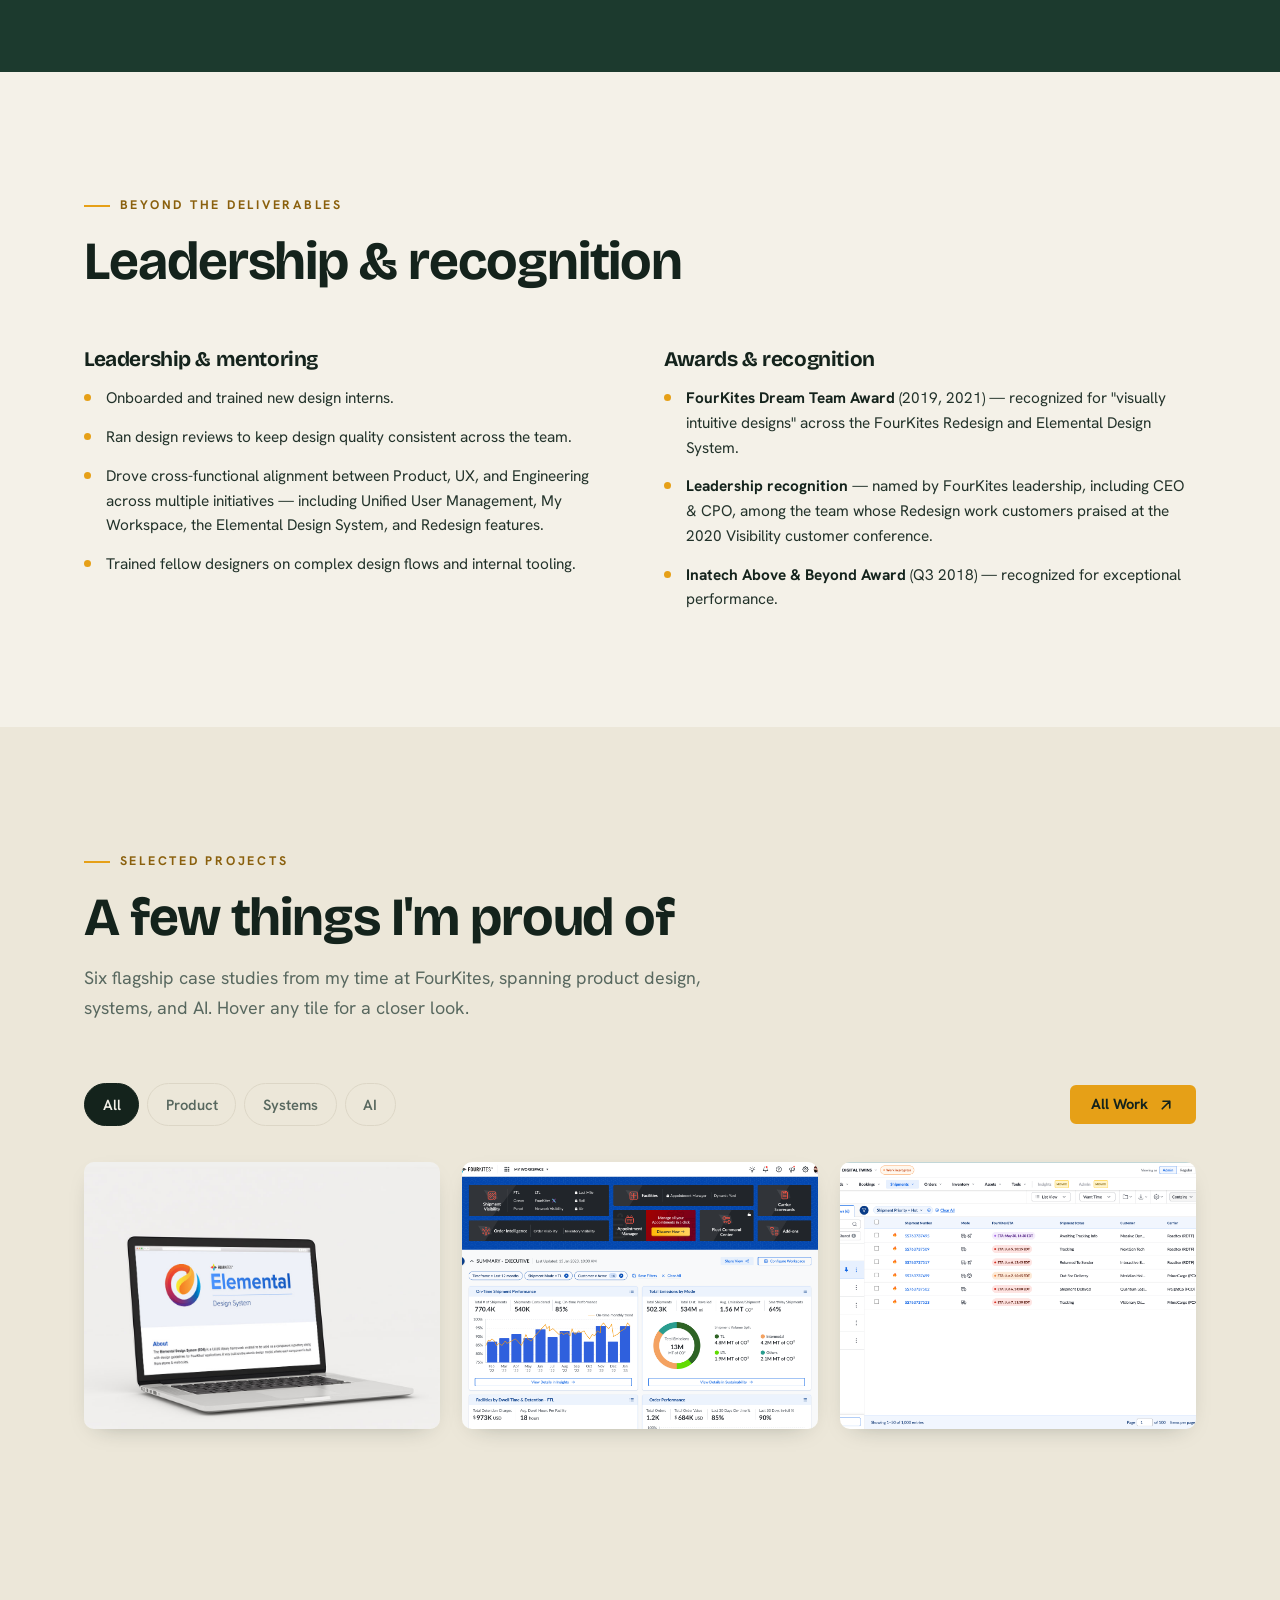
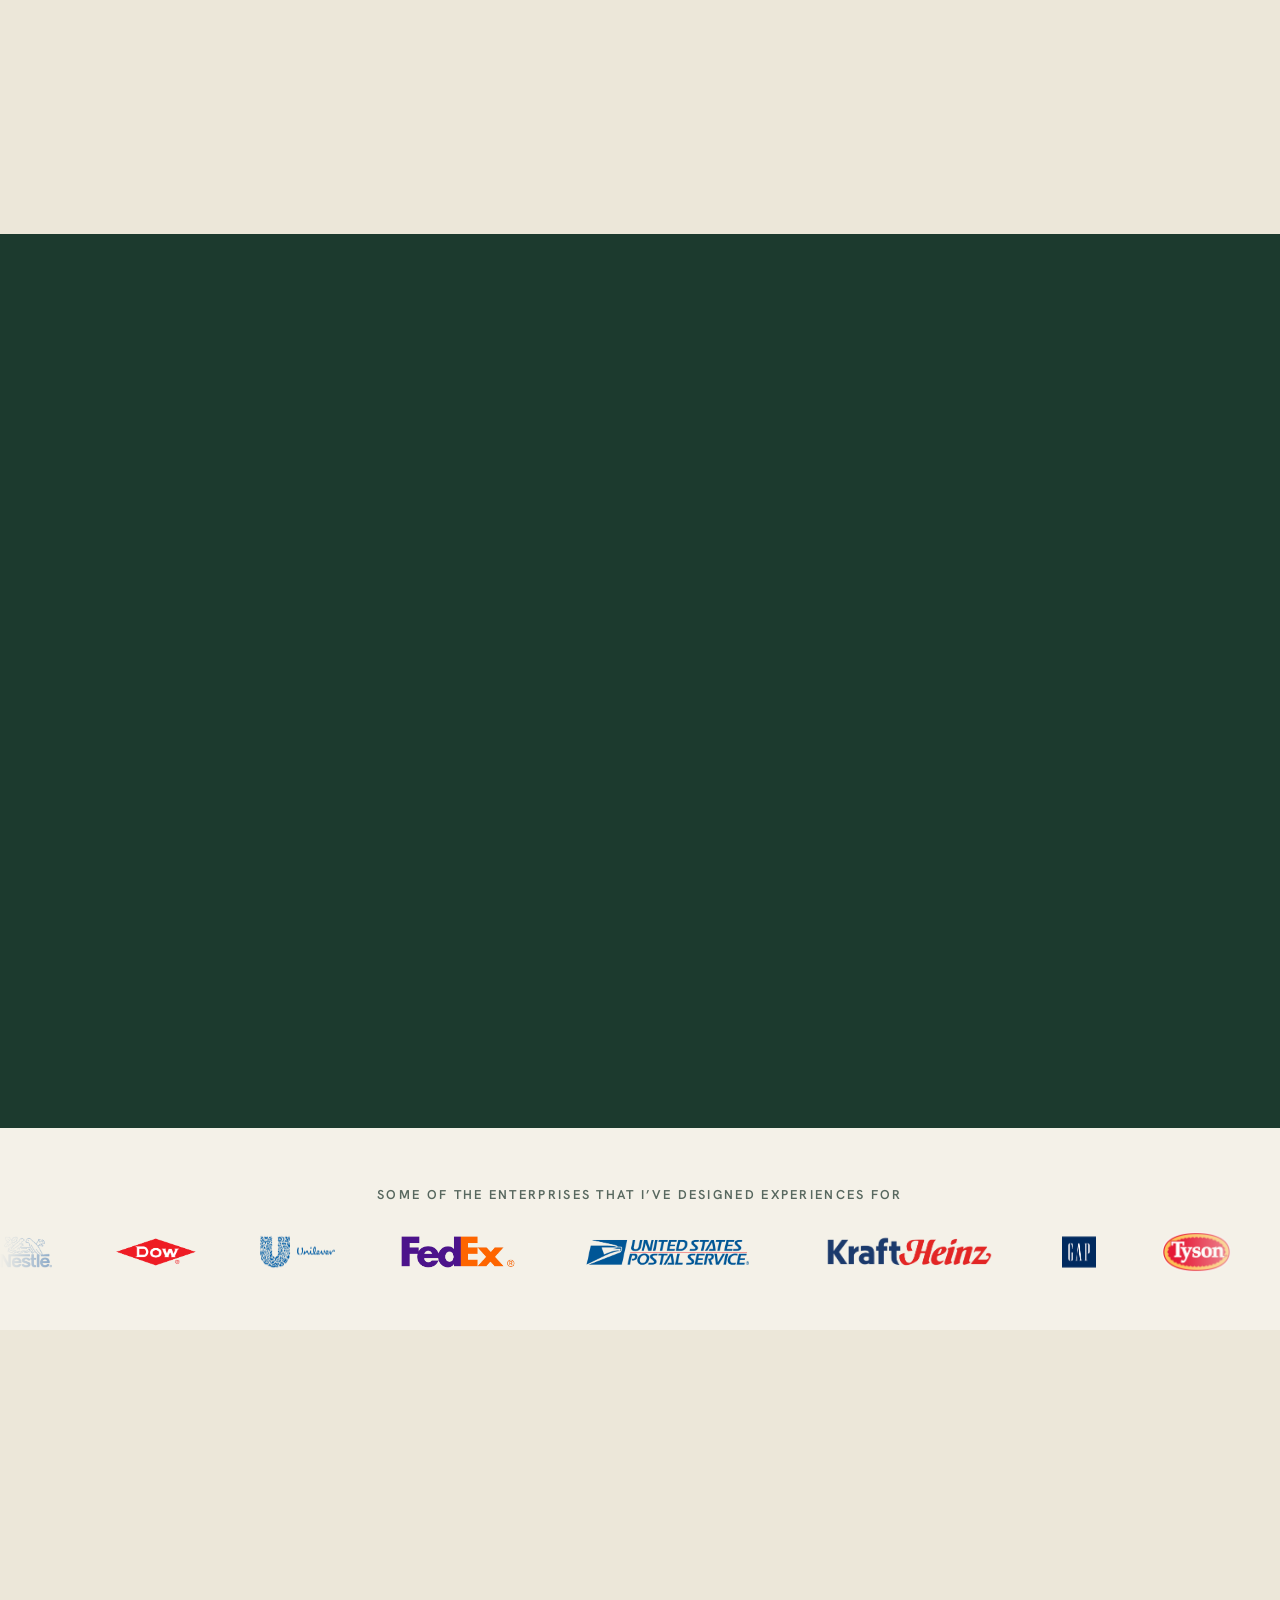
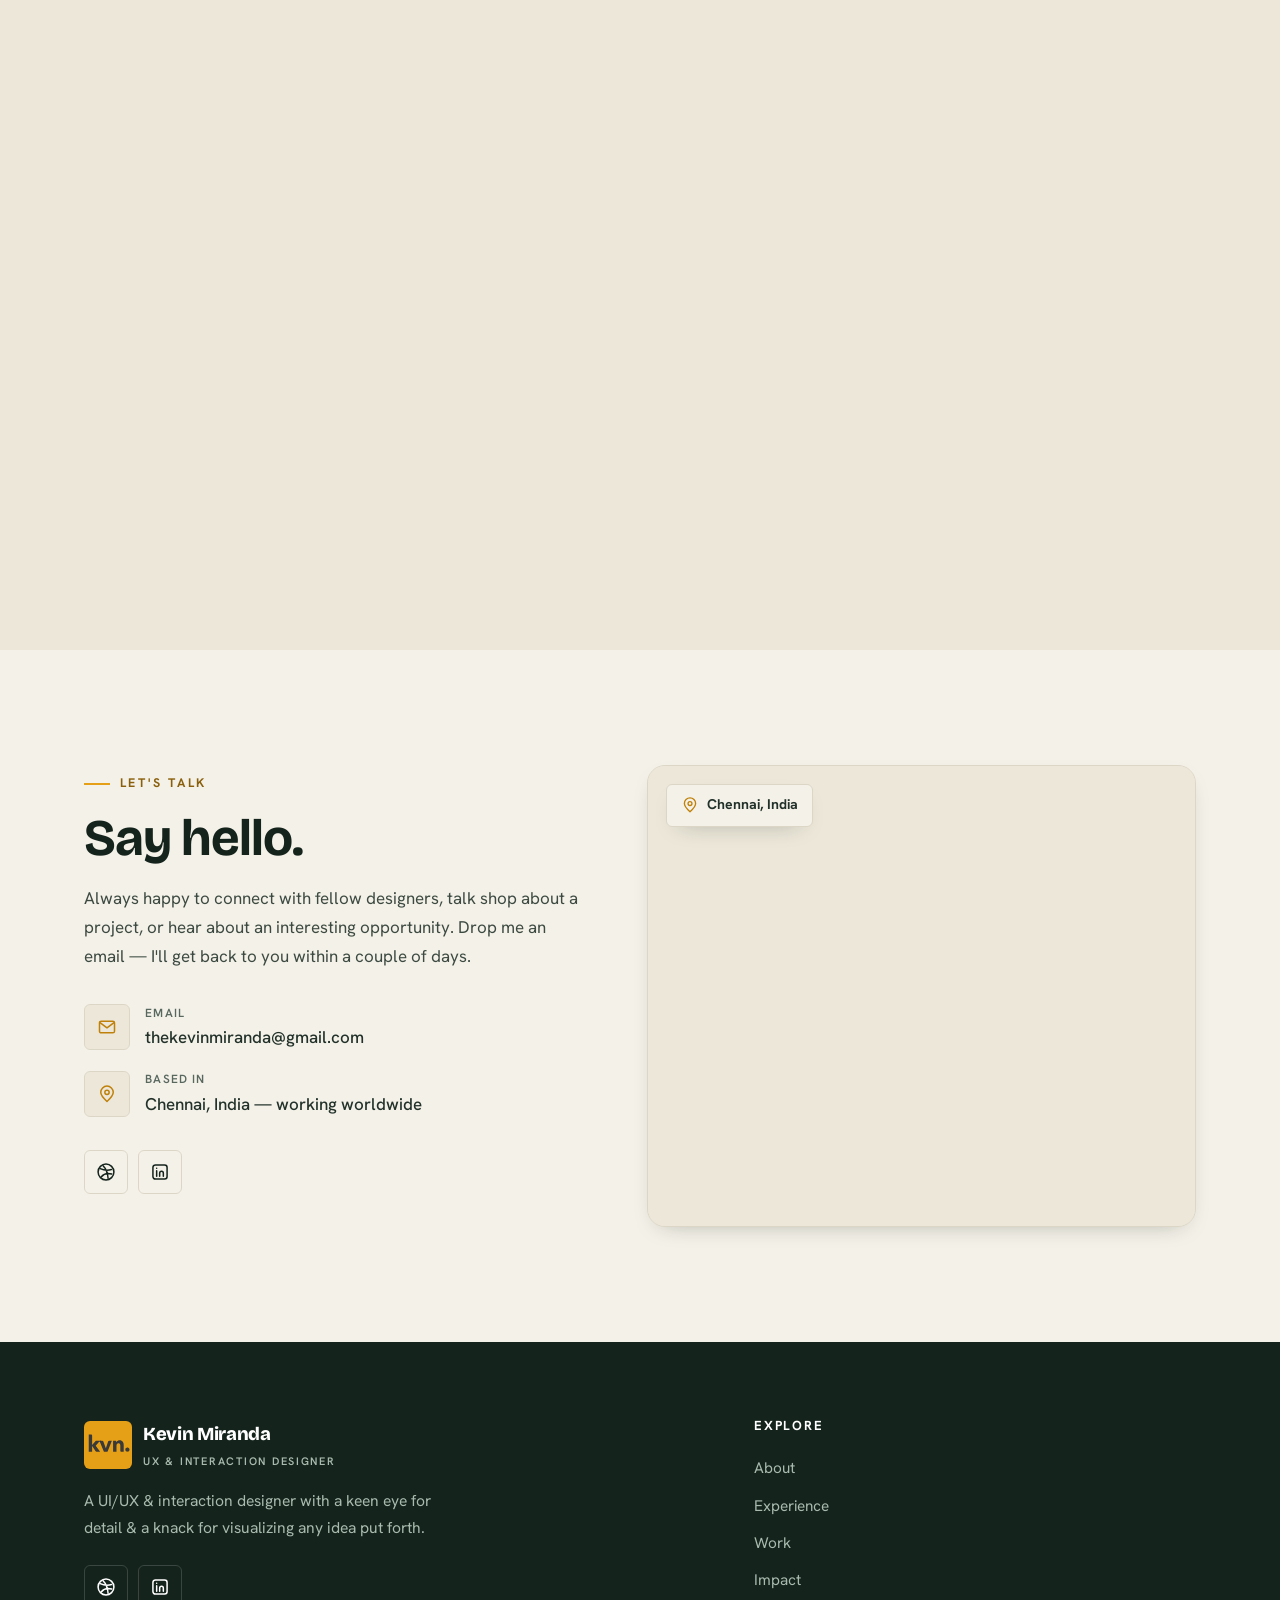
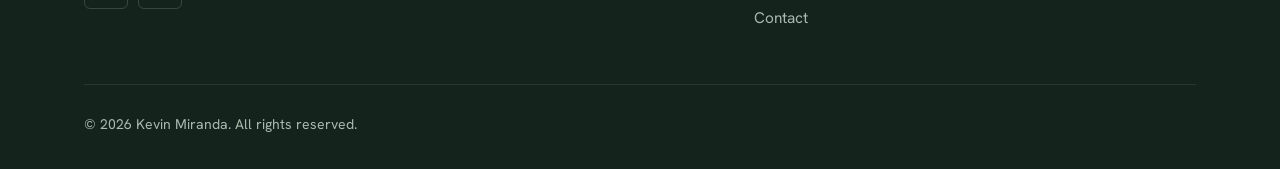
==== commit 2f945b1a: "Update case studies with sourced project detail, add interactive process widget - Fill in Developer " ====
--- a/index.html
+++ b/index.html
@@ -326,7 +326,7 @@
             <span class="cat">Practice · Process</span>
             <h3>My Design Process</h3>
           </div>
-          <a href="projects.html#p13" aria-label="View full case study on Work page"></a>
+          <a href="projects.html#p12" aria-label="View full case study on Work page"></a>
         </article>
 
         <article class="work-card reveal" data-cat="systems" data-delay="2">
@@ -406,7 +406,7 @@
         <span class="logo-chip"><img src="img/logos/cma-cgm-logo.svg" alt="CMA CGM" loading="lazy"></span>
         <span class="logo-chip"><img src="img/logos/hapag-lloyd-logo.svg" alt="Hapag-Lloyd" loading="lazy"></span>
         <span class="logo-chip"><img src="img/logos/kimberly-clark-logo.png" alt="Kimberly-Clark" loading="lazy"></span>
-        <span class="logo-chip"><img src="img/logos/meijer-seeklogo.png" alt="Meijer" loading="lazy"></span>
+        <span class="logo-chip"><img src="img/logos/meijer-logo.png" alt="Meijer" loading="lazy"></span>
         <!-- group B (duplicate for seamless loop) -->
         <span class="logo-chip" aria-hidden="true"><img src="img/logos/nestle-logo.png" alt="" loading="lazy"></span>
         <span class="logo-chip" aria-hidden="true"><img src="img/logos/Dow-Logo.png" alt="" loading="lazy"></span>
@@ -420,7 +420,7 @@
         <span class="logo-chip" aria-hidden="true"><img src="img/logos/cma-cgm-logo.svg" alt="" loading="lazy"></span>
         <span class="logo-chip" aria-hidden="true"><img src="img/logos/hapag-lloyd-logo.svg" alt="" loading="lazy"></span>
         <span class="logo-chip" aria-hidden="true"><img src="img/logos/kimberly-clark-logo.png" alt="" loading="lazy"></span>
-        <span class="logo-chip" aria-hidden="true"><img src="img/logos/meijer-seeklogo.png" alt="" loading="lazy"></span>
+        <span class="logo-chip" aria-hidden="true"><img src="img/logos/meijer-logo.png" alt="" loading="lazy"></span>
         <!-- group C (extra duplicate keeps the viewport covered on wide screens) -->
         <span class="logo-chip" aria-hidden="true"><img src="img/logos/nestle-logo.png" alt="" loading="lazy"></span>
         <span class="logo-chip" aria-hidden="true"><img src="img/logos/Dow-Logo.png" alt="" loading="lazy"></span>
@@ -434,7 +434,7 @@
         <span class="logo-chip" aria-hidden="true"><img src="img/logos/cma-cgm-logo.svg" alt="" loading="lazy"></span>
         <span class="logo-chip" aria-hidden="true"><img src="img/logos/hapag-lloyd-logo.svg" alt="" loading="lazy"></span>
         <span class="logo-chip" aria-hidden="true"><img src="img/logos/kimberly-clark-logo.png" alt="" loading="lazy"></span>
-        <span class="logo-chip" aria-hidden="true"><img src="img/logos/meijer-seeklogo.png" alt="" loading="lazy"></span>
+        <span class="logo-chip" aria-hidden="true"><img src="img/logos/meijer-logo.png" alt="" loading="lazy"></span>
       </div>
     </div>
   </section>
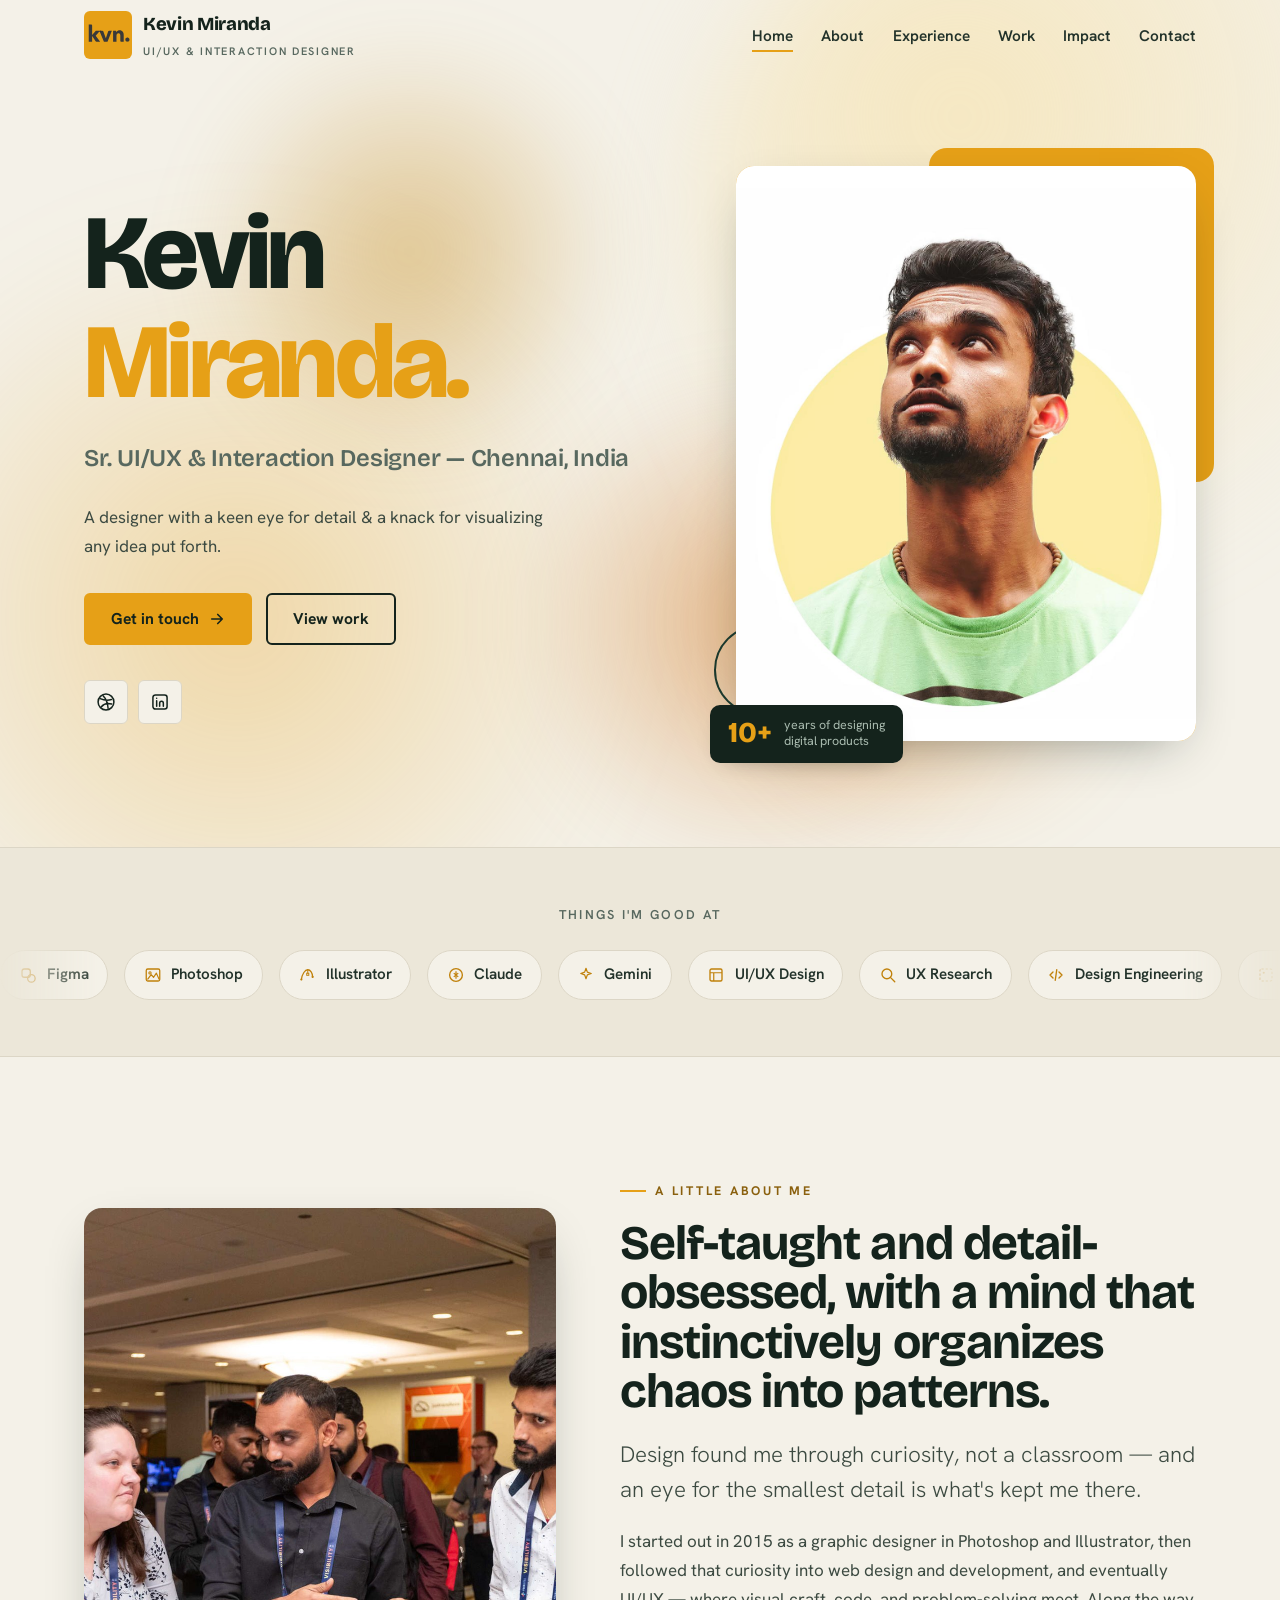
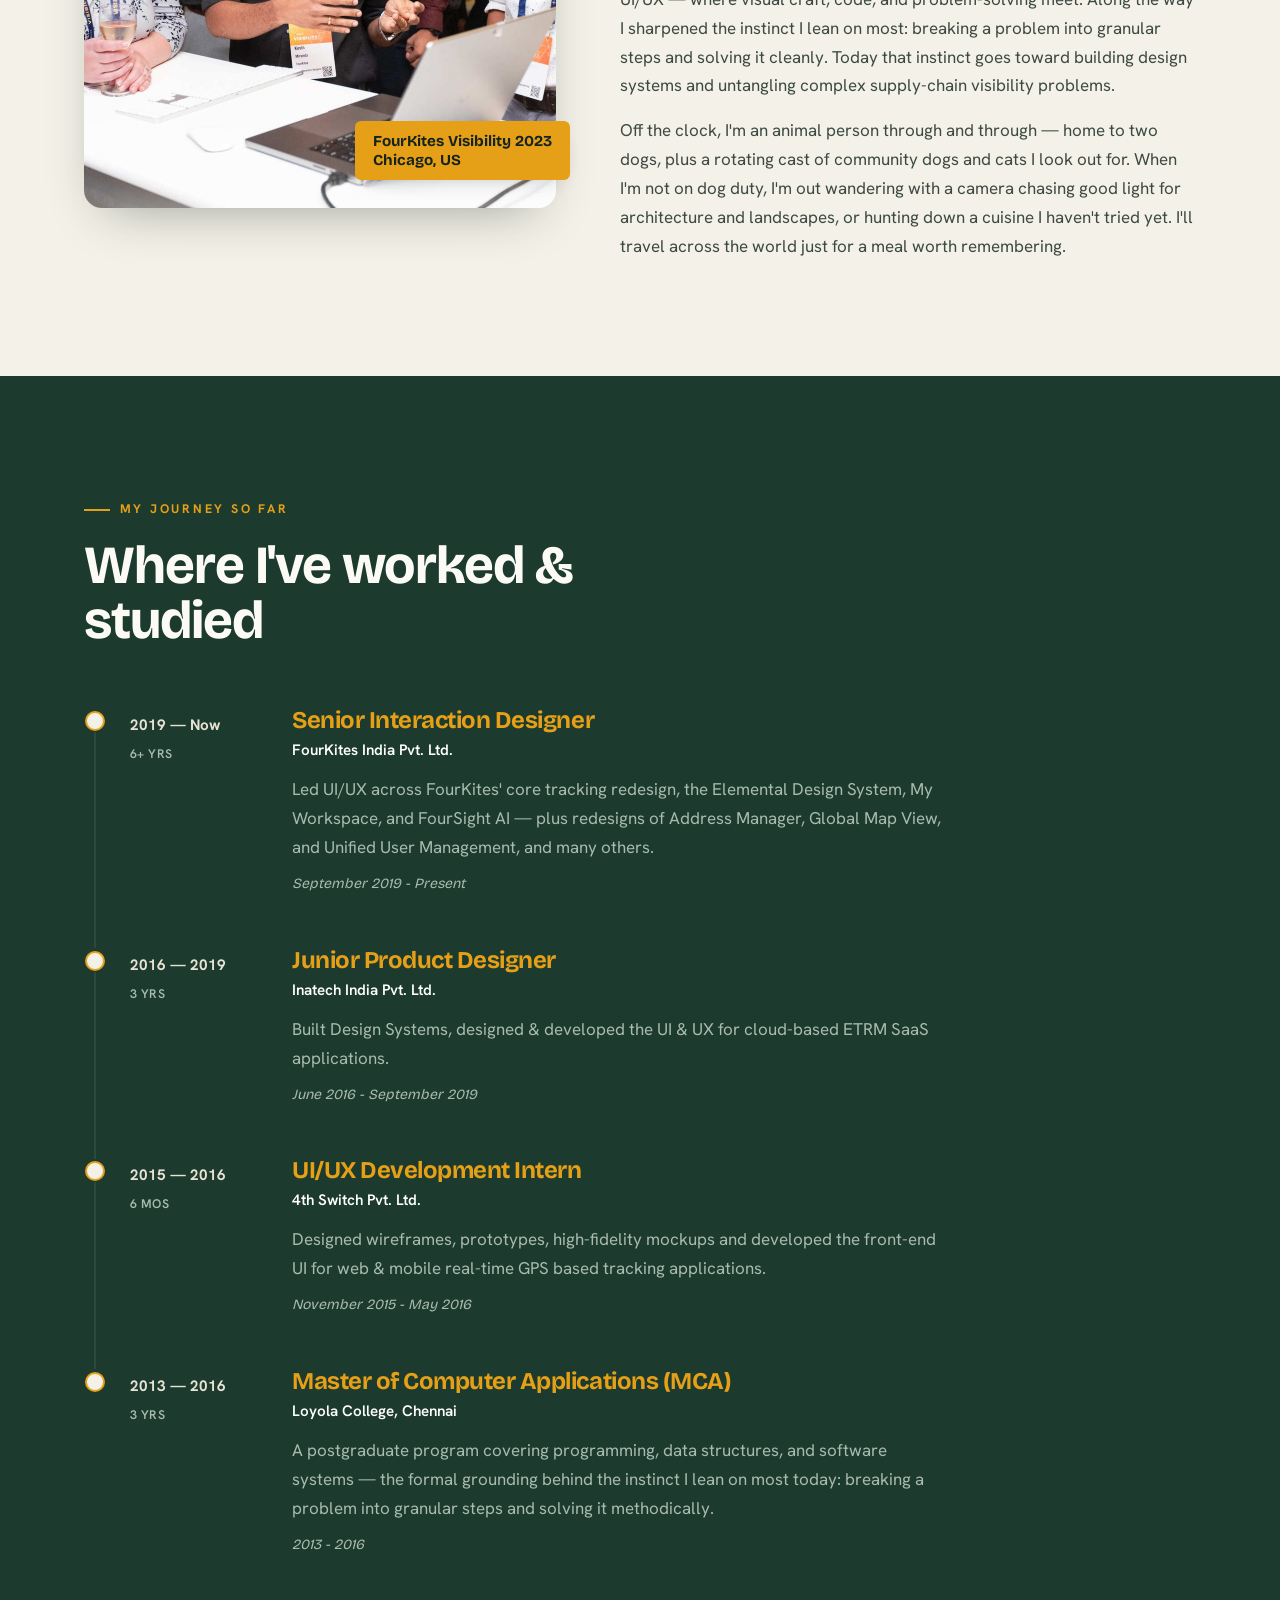
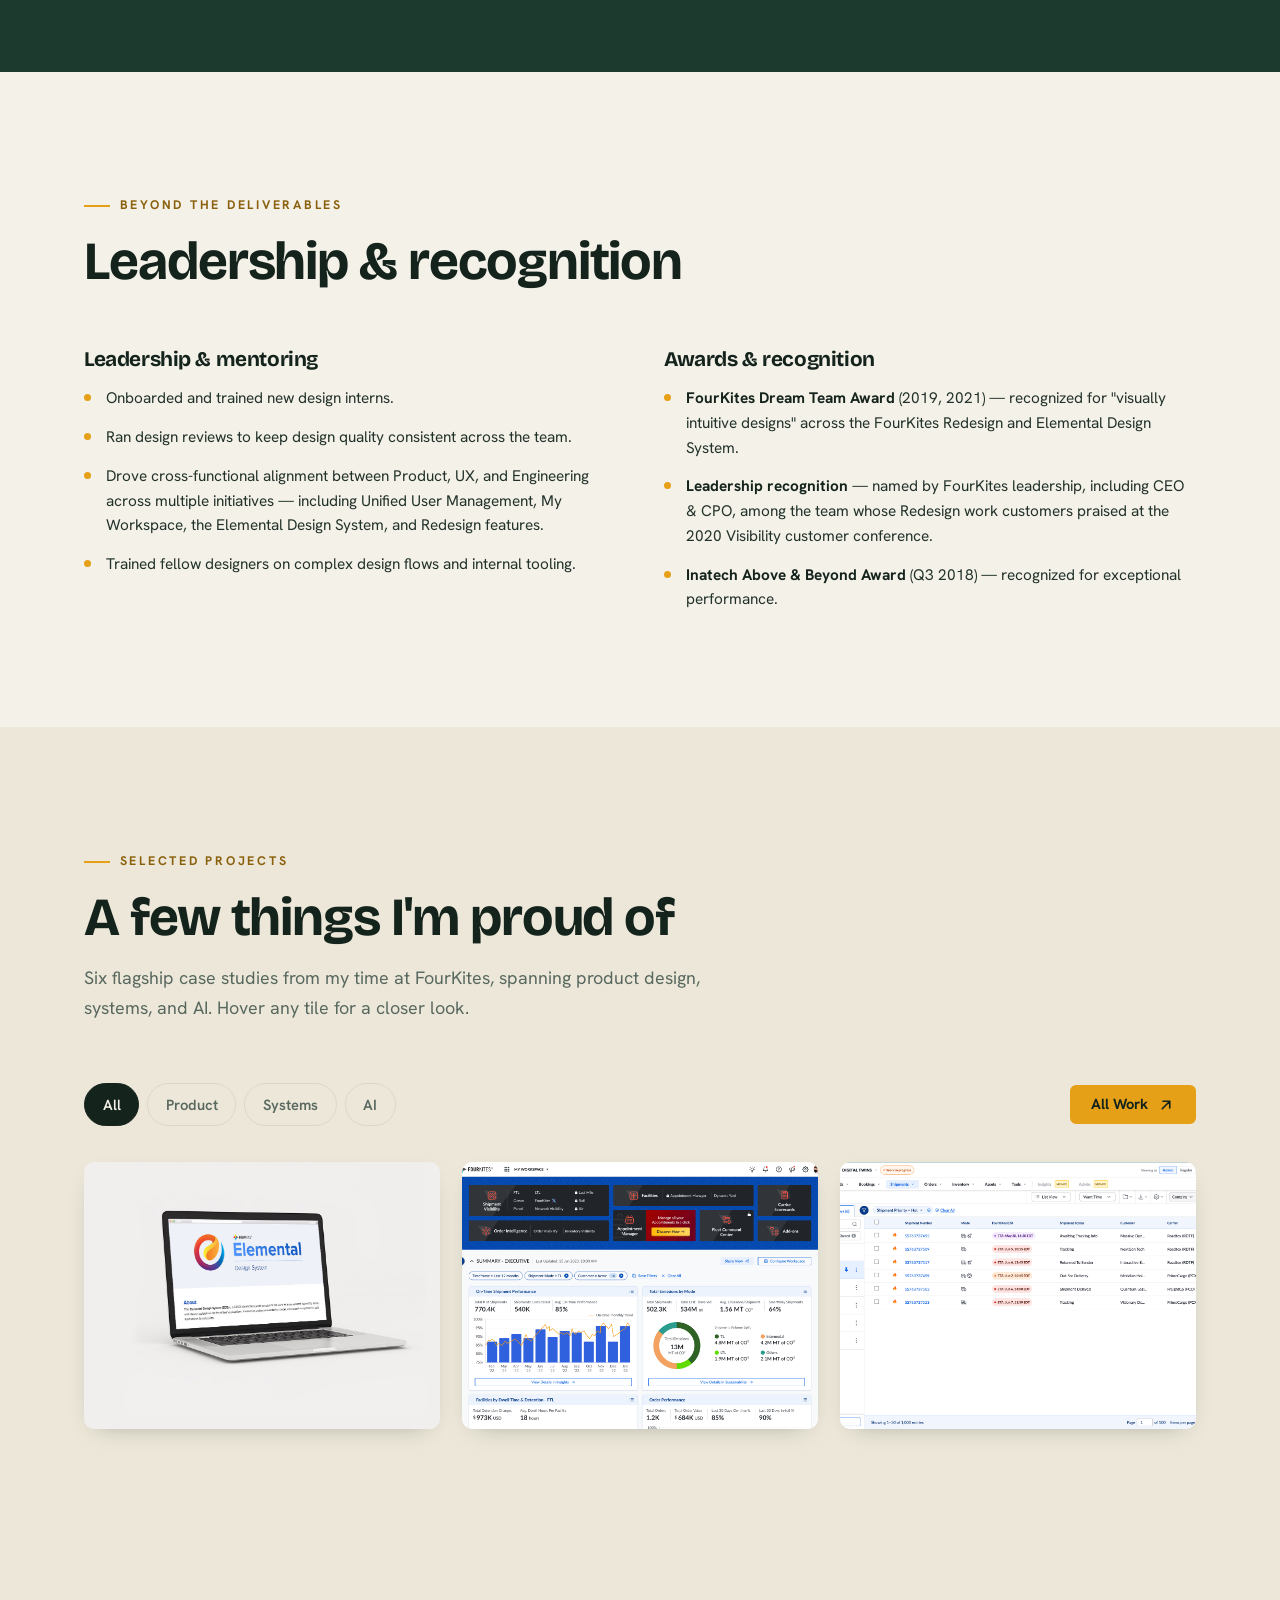
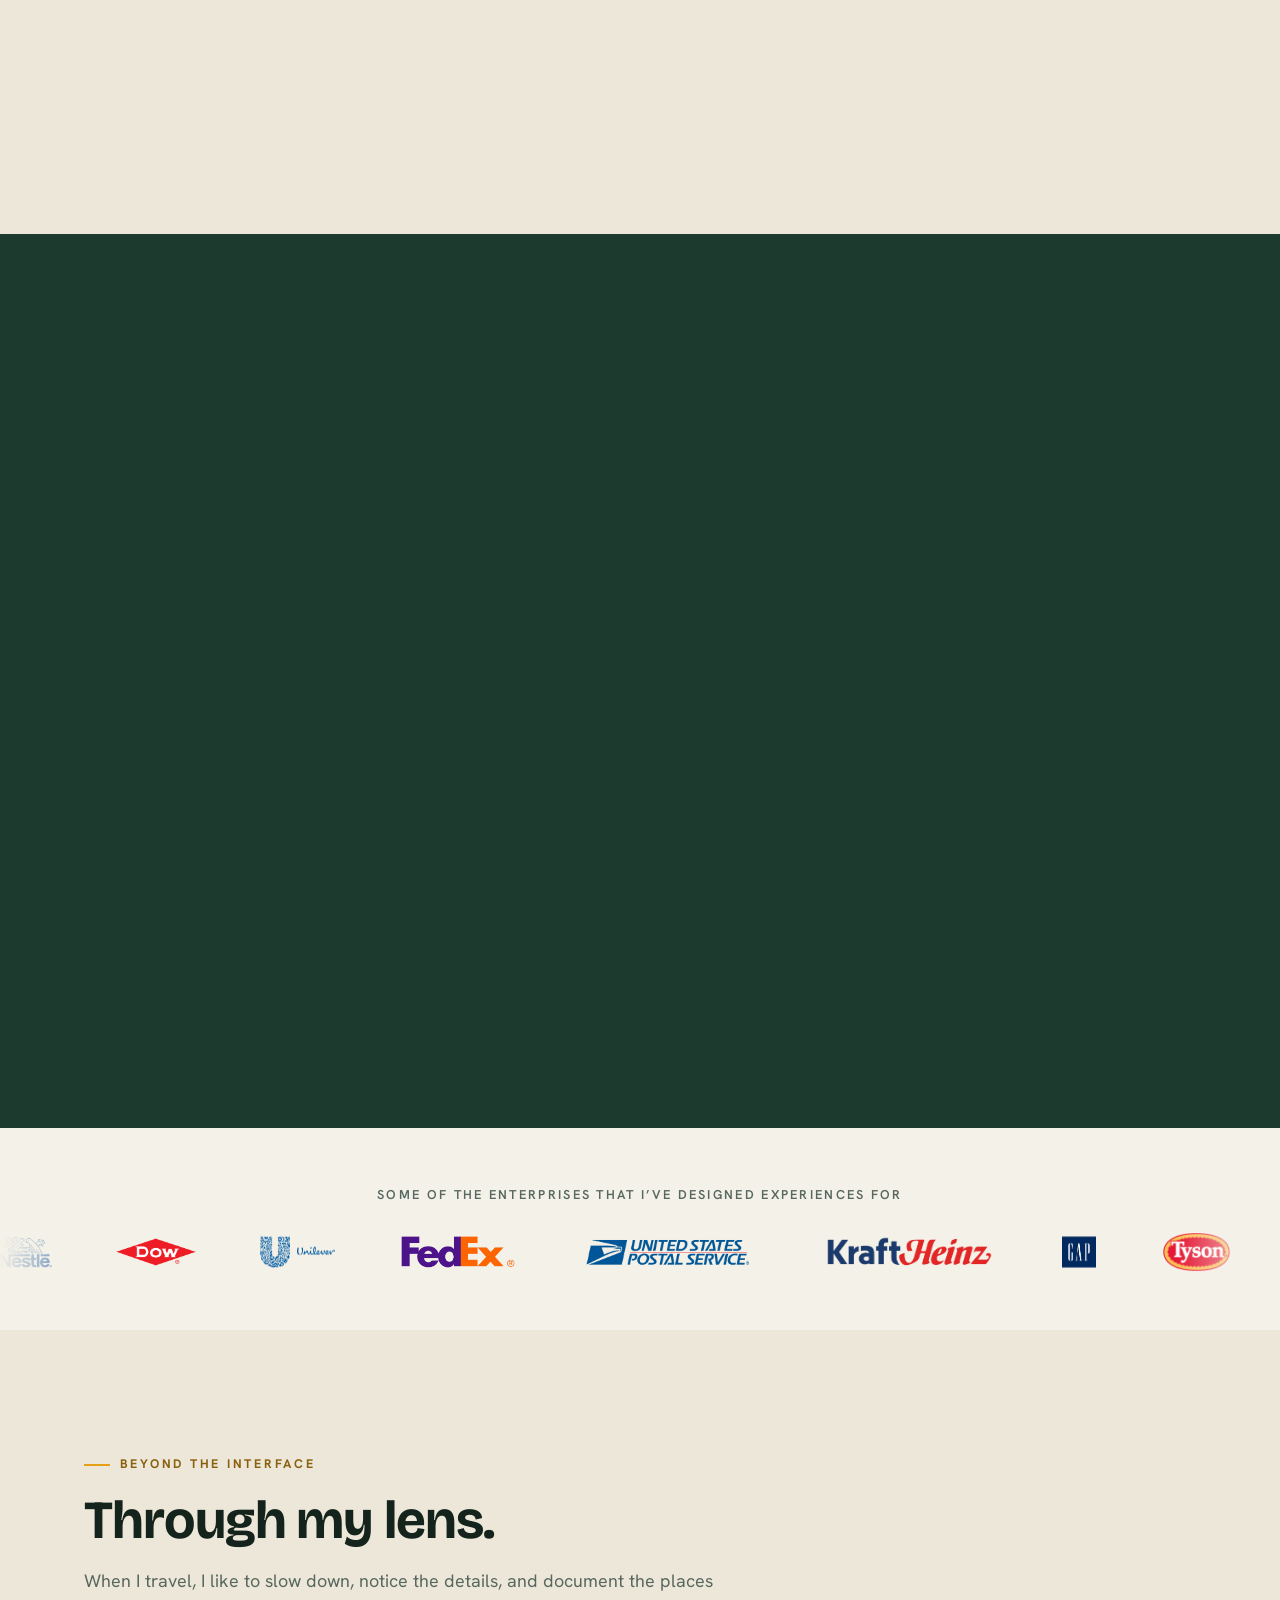
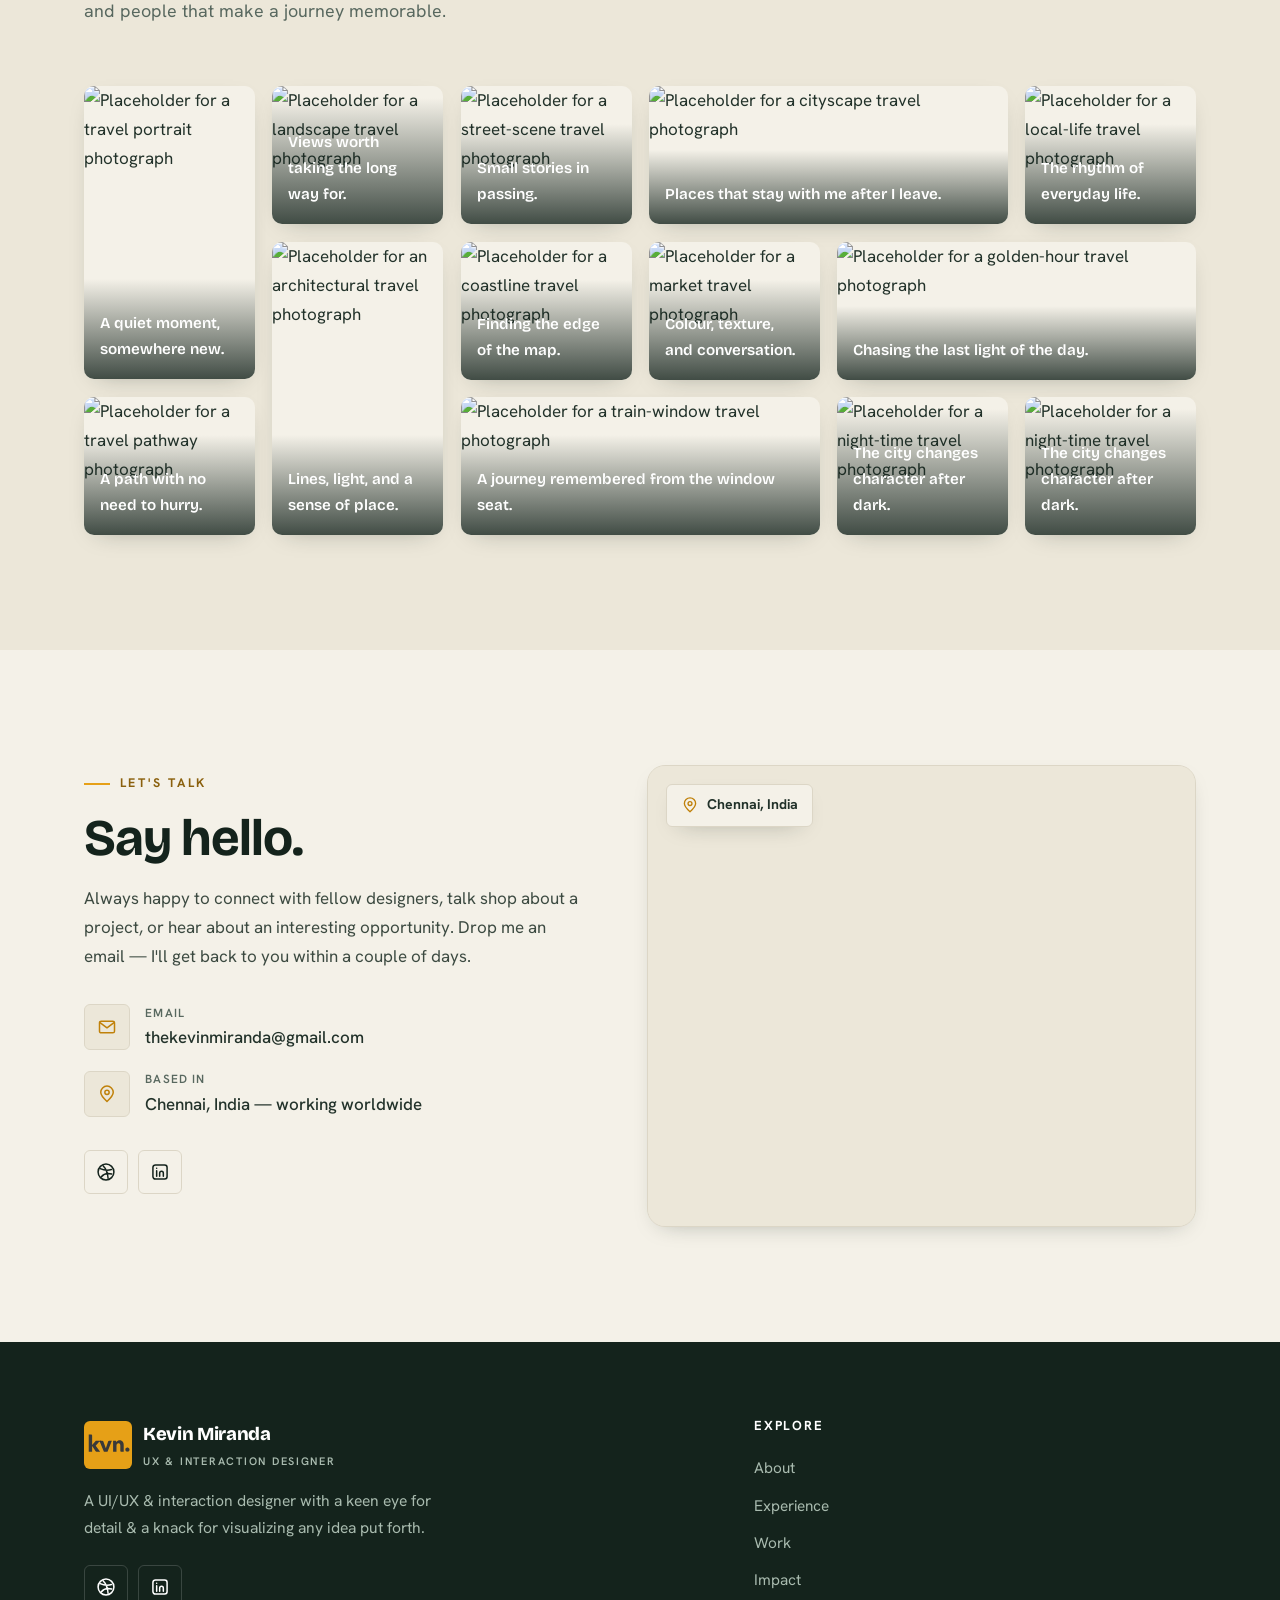
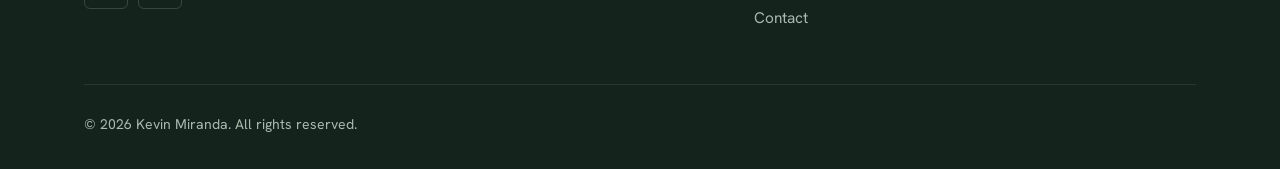
==== commit 57a01ab3: "Added cover images for the home page" ====
--- a/index.html
+++ b/index.html
@@ -310,7 +310,7 @@
         </article>
 
         <article class="work-card reveal" data-cat="ai">
-          <img src="img/p4.svg" alt="FourSight AI — FourKites' AI assistant experience" width="800" height="600">
+          <img src="projects/foursight/foursight-home.png" alt="FourSight AI — FourKites' AI assistant experience" width="800" height="600">
           <div class="work-overlay">
             <span class="arrow" aria-hidden="true"><svg viewBox="0 0 24 24" fill="none"><path d="M7 17 17 7M17 7H8M17 7v9" stroke="currentColor" stroke-width="2.4" stroke-linecap="round" stroke-linejoin="round"/></svg></span>
             <span class="cat">AI · Assistant</span>
@@ -330,7 +330,7 @@
         </article>
 
         <article class="work-card reveal" data-cat="systems" data-delay="2">
-          <img src="img/p6.svg" alt="Unified User Management — unifying FourKites' per-product user systems" width="800" height="600">
+          <img src="projects/ums/roles-list.png" alt="Unified User Management — unifying FourKites' per-product user systems" width="800" height="600">
           <div class="work-overlay">
             <span class="arrow" aria-hidden="true"><svg viewBox="0 0 24 24" fill="none"><path d="M7 17 17 7M17 7H8M17 7v9" stroke="currentColor" stroke-width="2.4" stroke-linecap="round" stroke-linejoin="round"/></svg></span>
             <span class="cat">Systems · User Management</span>
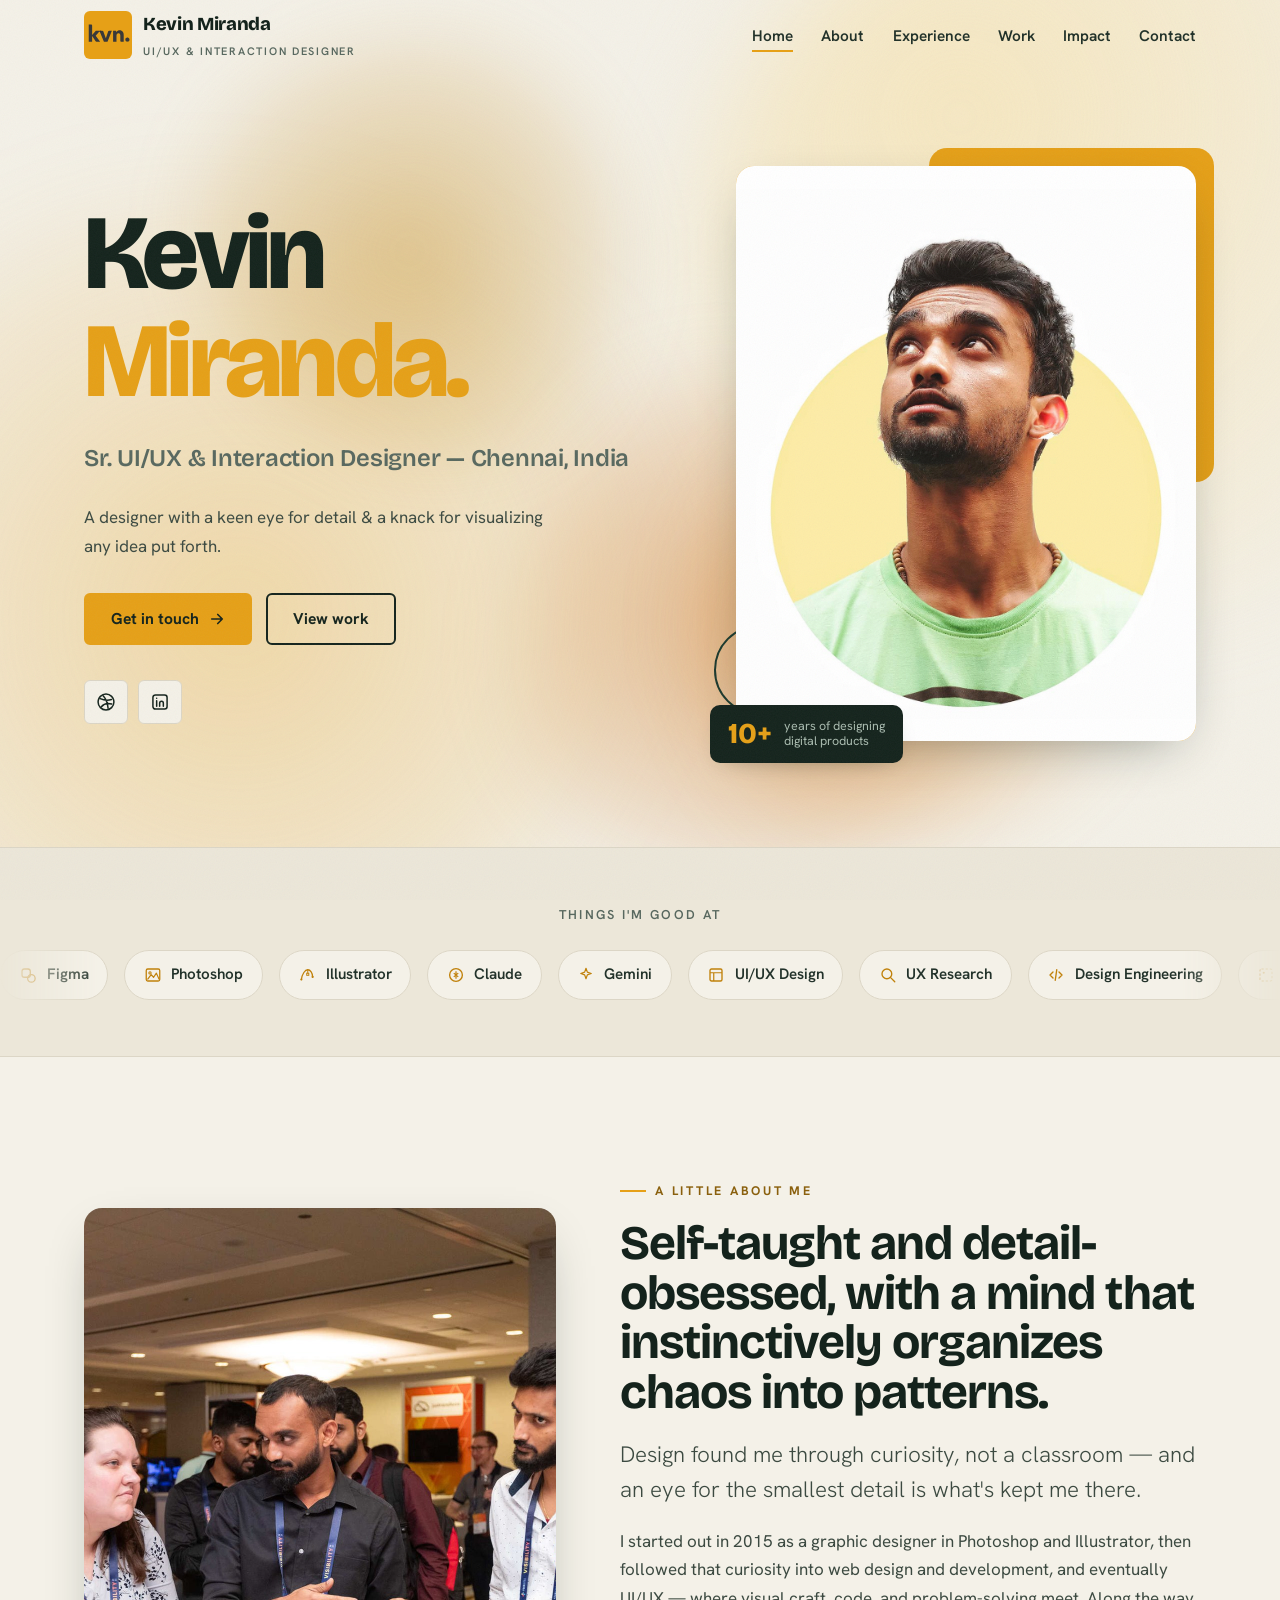
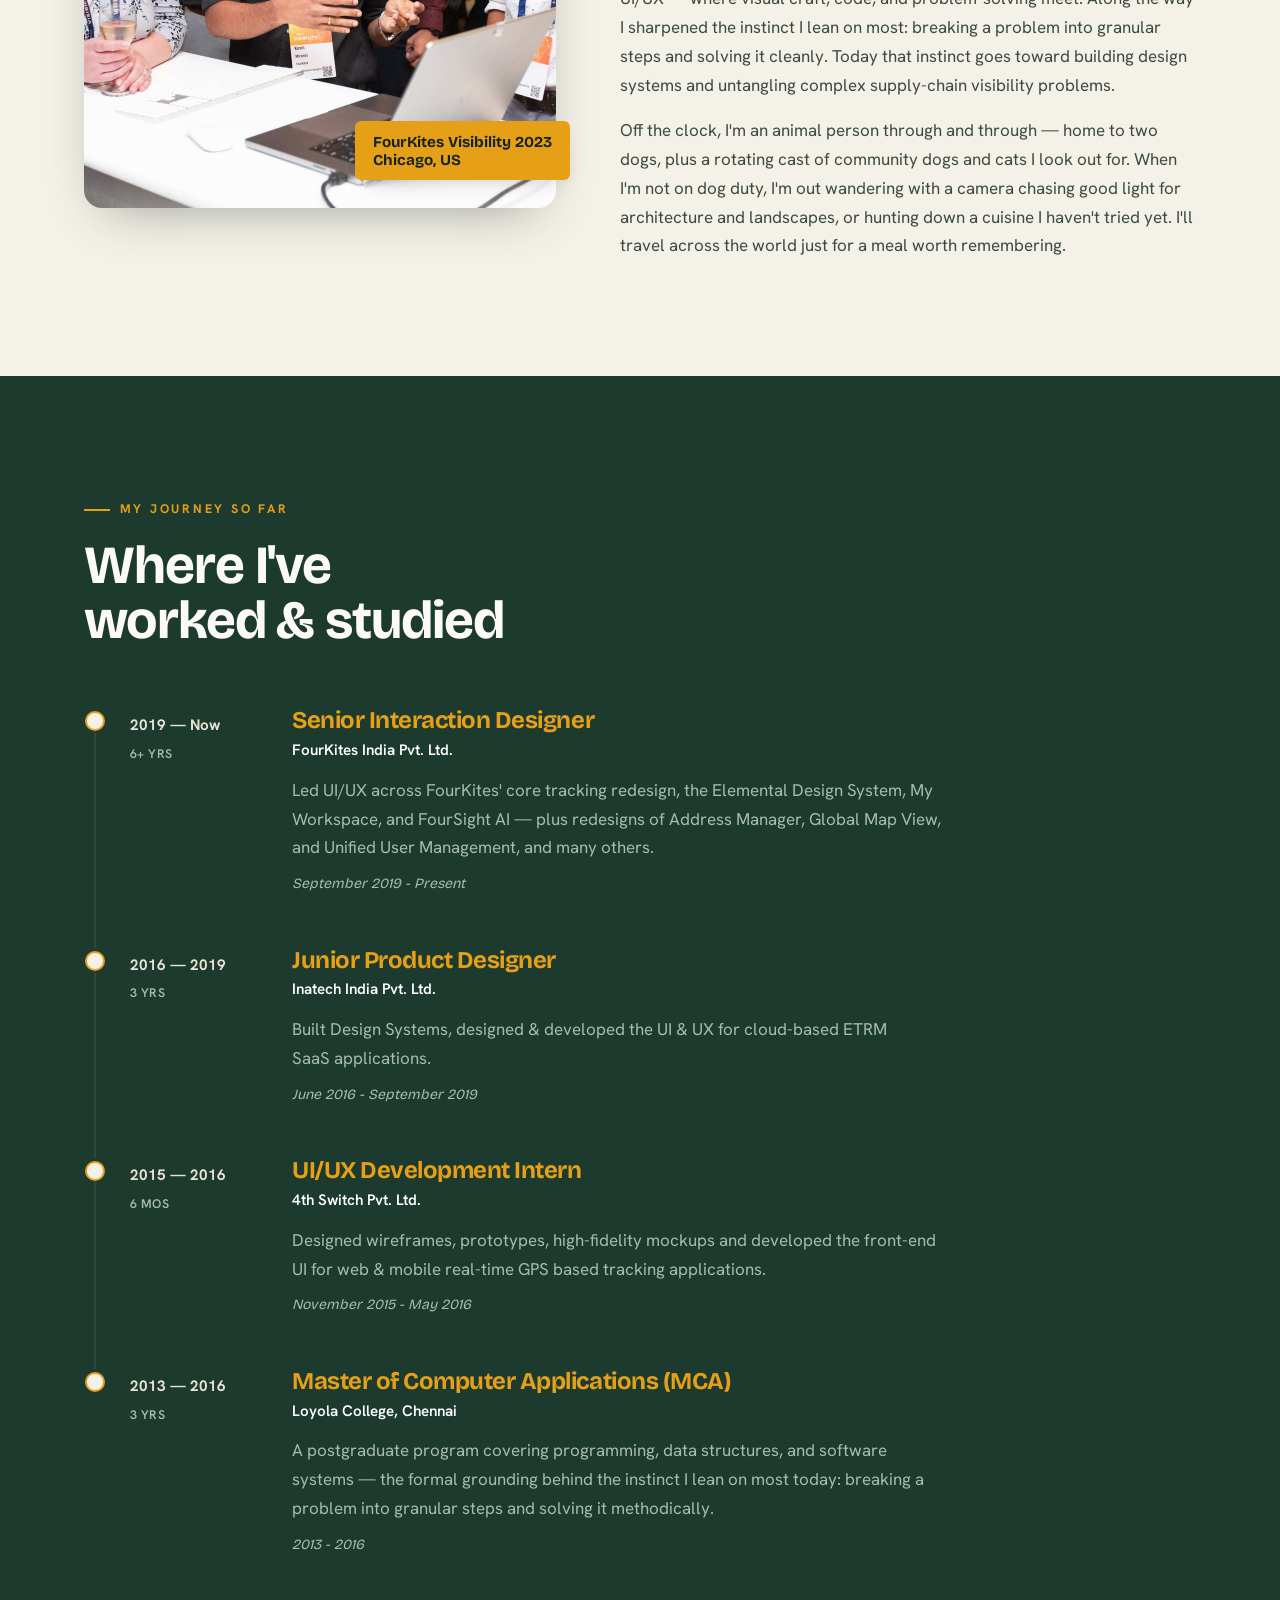
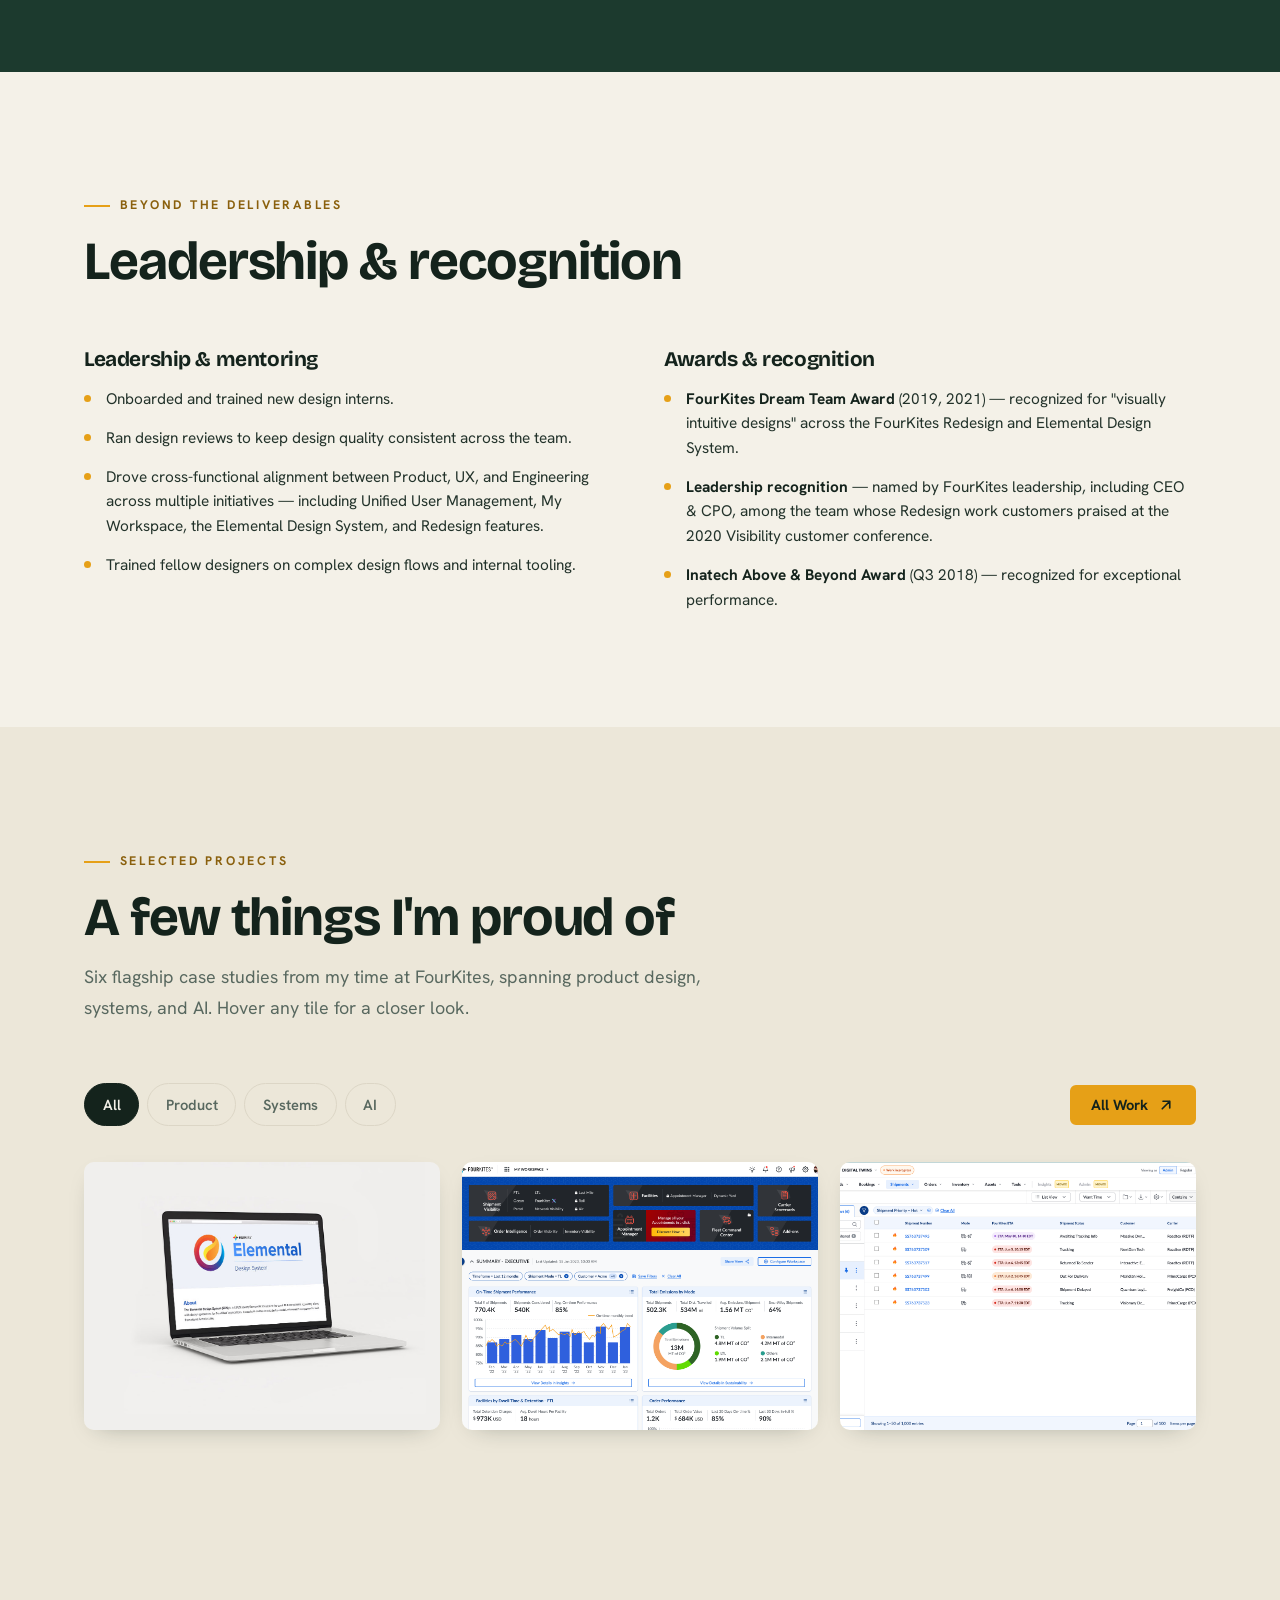
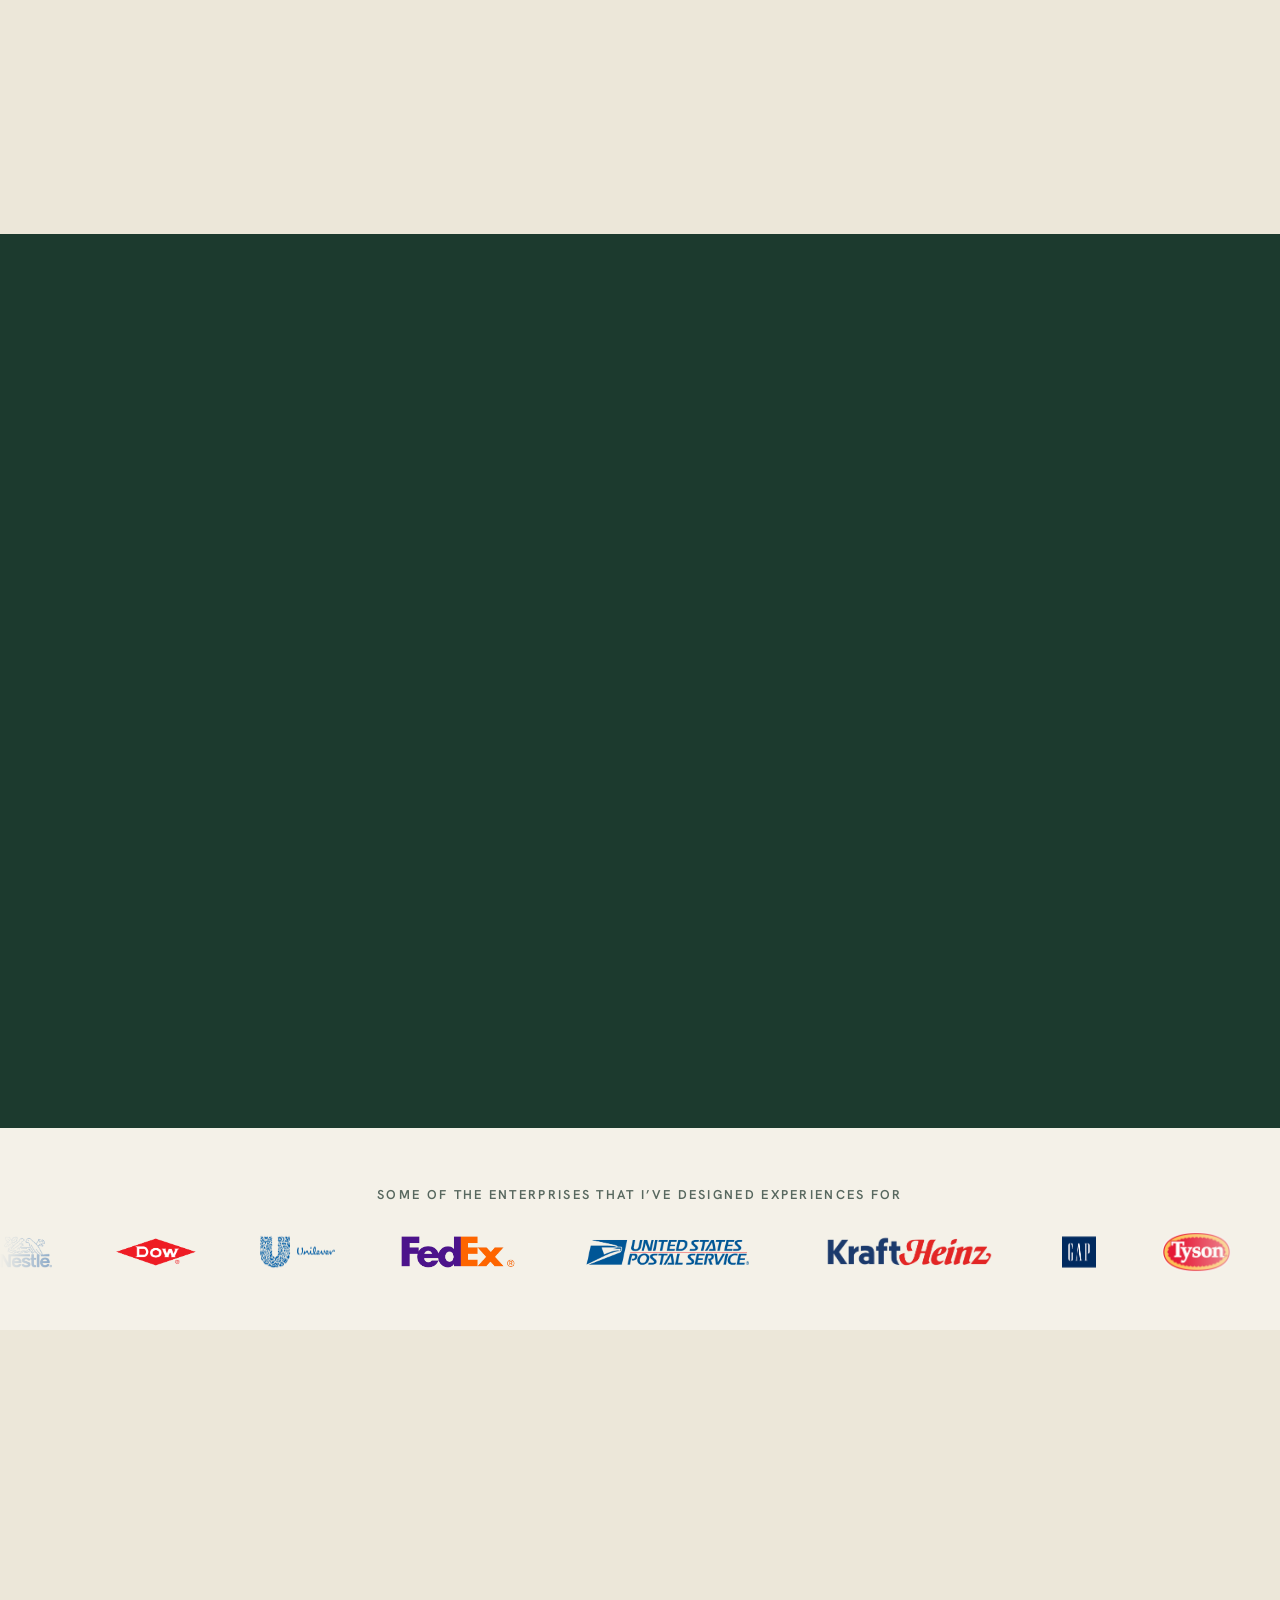
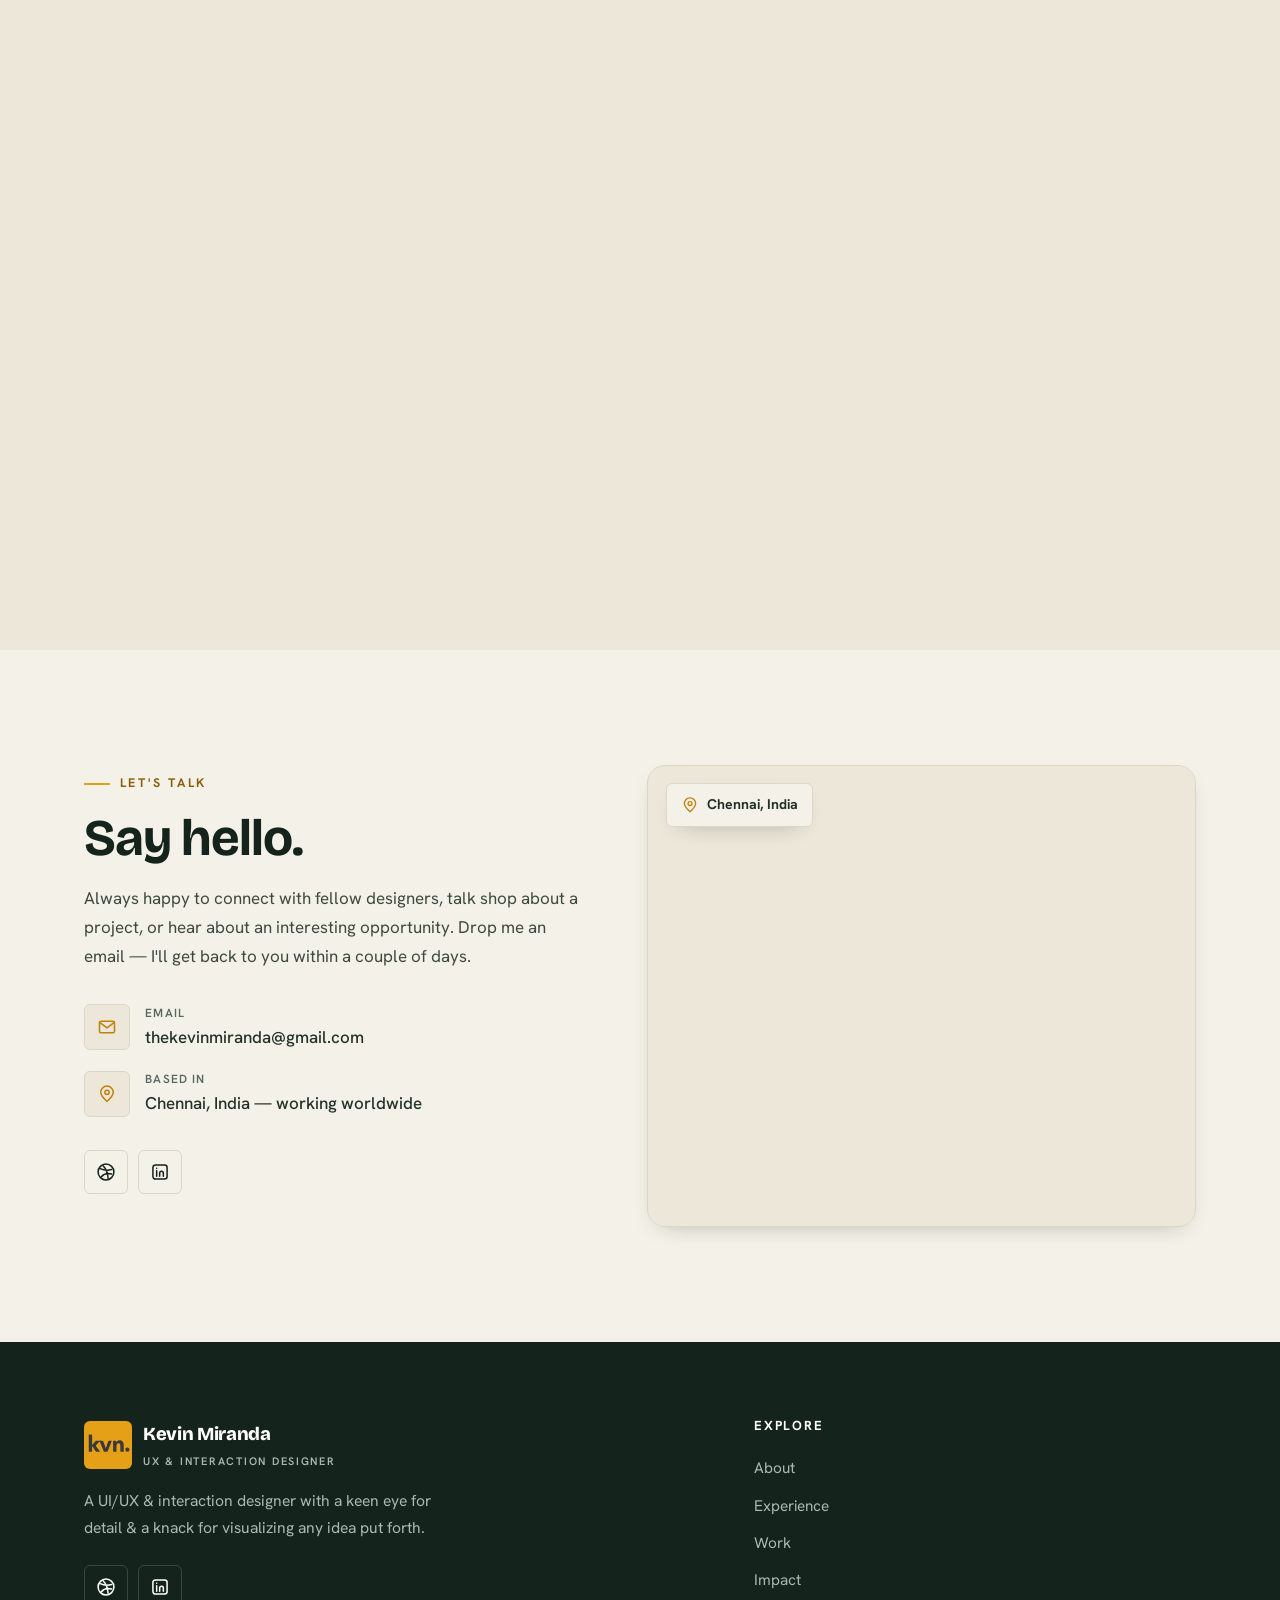
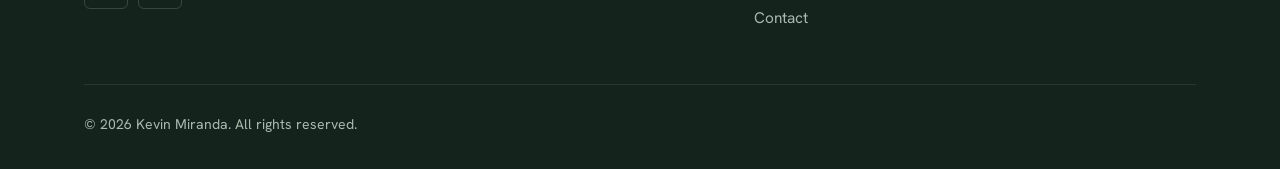
==== commit 637598cd: "Make hero blobs organic + randomized, harden slow-connection resilience Hero blobs get an asymmetric" ====
--- a/index.html
+++ b/index.html
@@ -27,6 +27,7 @@
 <link rel="stylesheet" href="css/vendor/bootstrap.min.css">
 <link rel="stylesheet" href="https://cdnjs.cloudflare.com/ajax/libs/leaflet/1.9.4/leaflet.min.css">
 <link rel="stylesheet" href="css/style.css">
+<noscript><style>.reveal { opacity: 1 !important; transform: none !important; }</style></noscript>
 </head>
 <body>
 
@@ -611,10 +612,12 @@
   <button class="lightbox-nav lightbox-next" id="lightboxNext" type="button" aria-label="Next image"><svg viewBox="0 0 24 24" fill="none" aria-hidden="true"><path d="m9 18 6-6-6-6" stroke="currentColor" stroke-width="2" stroke-linecap="round" stroke-linejoin="round"/></svg></button>
 </div>
 
+<!-- main.js drives .reveal visibility — loads first so a slow/blocked CDN
+     fetch below never delays the hero from appearing. -->
+<script src="js/main.js"></script>
 <script src="js/vendor/bootstrap.bundle.min.js"></script>
 <script src="https://cdnjs.cloudflare.com/ajax/libs/leaflet/1.9.4/leaflet.min.js"></script>
 <script src="js/contact-map.js"></script>
-<script src="js/main.js"></script>
 <script src="js/lightbox.js"></script>
 <script>document.getElementById("year").innerHTML = new Date().getFullYear();</script>
 </body>
--- a/css/style.css
+++ b/css/style.css
@@ -39,6 +39,18 @@
   /* --- rhythm --- */
   --sp-section: clamp(4.5rem, 9vw, 8rem);
   --wrap: 1200px;
+
+  /* --- motion ---
+     One signature curve (--e) carries ~80% of the site: a decelerating
+     ease-out, which is what entrances and hovers want. --e-in is its mirror
+     for exits, --e-soft for ambient loops that must not "land". Durations are
+     a 3-step palette — anything outside it is a bug, not a decision. */
+  --e:      cubic-bezier(.22, .61, .36, 1);
+  --e-in:   cubic-bezier(.55, 0, 1, .45);
+  --e-soft: cubic-bezier(.4, 0, .2, 1);
+  --d-1: 140ms;  /* press, hover, micro-feedback */
+  --d-2: 260ms;  /* state change, card hover, nav */
+  --d-3: 520ms;  /* entrances, reveals, page-level */
 }
 
 /* --------------------------------------------------------------- base --- */
@@ -60,6 +72,19 @@
   overflow-x: hidden;
 }
 
+/* Film grain. A single fixed layer over the whole page — breaks the digital
+   flatness of the flat paper/forest fills without touching any component.
+   Inline SVG turbulence so it costs no request and no image decode. */
+body::after {
+  content: "";
+  position: fixed;
+  inset: 0;
+  z-index: 9;
+  pointer-events: none;
+  opacity: .05;
+  background-image: url("data:image/svg+xml,%3Csvg xmlns='http://www.w3.org/2000/svg' width='180' height='180'%3E%3Cfilter id='n'%3E%3CfeTurbulence type='fractalNoise' baseFrequency='.85' numOctaves='3'/%3E%3C/filter%3E%3Crect width='100%25' height='100%25' filter='url(%23n)'/%3E%3C/svg%3E");
+}
+
 h1, h2, h3, h4 {
   font-family: var(--f-display);
   font-weight: 700;
@@ -67,10 +92,27 @@
   letter-spacing: -0.02em;
   color: var(--ink);
   margin: 0;
-}
-
-p { margin: 0 0 1rem; }
+  text-wrap: balance; /* kills orphaned last words in headings */
+}
+
+p { margin: 0 0 1rem; text-wrap: pretty; }
 p:last-child { margin-bottom: 0; }
+
+::selection { background: var(--marigold); color: var(--ink); }
+
+/* Cross-page fade. Native, opt-in, ignored where unsupported, so the jump
+   between index / projects / case studies stops flashing white. The default
+   root cross-fade is deliberately left alone — it also covers the in-page
+   work-filter transition, and a custom asymmetric curve there read as a
+   full-page flash. */
+@view-transition { navigation: auto; }
+@media (prefers-reduced-motion: reduce) {
+  /* browsers do not reliably suppress the nav cross-fade on their own */
+  @view-transition { navigation: none; }
+  ::view-transition-group(*),
+  ::view-transition-old(*),
+  ::view-transition-new(*) { animation: none !important; }
+}
 
 a { color: inherit; text-decoration: none; }
 
@@ -102,7 +144,7 @@
   font-weight: 700;
   padding: .7rem 1.1rem;
   border-radius: var(--r-sm);
-  transition: top .2s ease;
+  transition: top var(--d-2) var(--e);
 }
 .skip-link:focus { top: 1rem; }
 
@@ -167,11 +209,21 @@
   background: var(--bg);
   color: var(--fg);
   cursor: pointer;
-  transition: transform .18s ease, background .18s ease, border-color .18s ease, color .18s ease;
+  transition: transform var(--d-1) var(--e), background var(--d-1) var(--e),
+              border-color var(--d-1) var(--e), color var(--d-1) var(--e),
+              box-shadow var(--d-2) var(--e);
   white-space: nowrap;
 }
-.btn2:hover { transform: translateY(-2px); background: var(--marigold-d); border-color: var(--marigold-d); }
-.btn2 svg { width: 18px; height: 18px; }
+.btn2:hover {
+  transform: translateY(-2px);
+  background: var(--marigold-d);
+  border-color: var(--marigold-d);
+  box-shadow: 0 10px 22px -12px rgba(192, 129, 10, .75); /* shadow tinted to the button, not black */
+}
+/* press: overshoot back past rest so the click has a floor to hit */
+.btn2:active { transform: translateY(1px) scale(.98); transition-duration: 60ms; box-shadow: none; }
+.btn2 svg { width: 18px; height: 18px; transition: transform var(--d-2) var(--e); }
+.btn2:hover svg { transform: translateX(3px); }
 
 .btn2--ghost {
   --bg: transparent;
@@ -191,9 +243,10 @@
   color: var(--ink);
   border-bottom: 2px solid var(--marigold);
   padding-bottom: 2px;
-  transition: gap .18s ease, color .18s ease;
+  transition: gap var(--d-2) var(--e), color var(--d-1) var(--e);
 }
 .text-link:hover { gap: .8rem; color: var(--marigold-d); }
+.text-link:active { gap: .55rem; transition-duration: 60ms; }
 .on-dark .text-link { color: #FBFAF4; }
 .on-dark .text-link:hover { color: var(--marigold); }
 
@@ -202,7 +255,7 @@
   position: fixed;
   inset: 0 0 auto 0;
   z-index: 1000;
-  transition: background .3s ease, box-shadow .3s ease;
+  transition: background var(--d-2) var(--e), box-shadow var(--d-2) var(--e);
   padding: .55rem 0;
 }
 .site-header.is-stuck {
@@ -263,7 +316,7 @@
   background: var(--marigold);
   transform: scaleX(0);
   transform-origin: left;
-  transition: transform .22s ease;
+  transition: transform var(--d-2) var(--e);
 }
 .nav-links a:hover::after, .nav-links a.active::after { transform: scaleX(1); }
 
@@ -285,7 +338,7 @@
   display: block;
   width: 20px; height: 2px;
   background: var(--ink);
-  transition: transform .25s ease, opacity .2s ease;
+  transition: transform var(--d-2) var(--e), opacity var(--d-1) var(--e);
 }
 .nav-toggle span::before { transform: translateY(-6px); position: absolute; width: 20px; }
 .nav-toggle span::after  { transform: translateY(6px);  position: absolute; width: 20px; }
@@ -314,17 +367,39 @@
 /* ambient blobs, layered behind hero content — 5 independently-timed
    circles so their loops never sync up, reads as organic drifting rather
    than a mechanical loop */
-.hero-blobs { position: absolute; inset: 0; overflow: hidden; pointer-events: none; z-index: 0; }
+.hero-blobs { position: absolute; inset: 0; overflow: hidden; pointer-events: none; z-index: 0; contain: paint; }
 .hero-blobs span {
   position: absolute;
-  border-radius: 50%;
   will-change: transform;
-}
+  /* backface-visibility forces its own compositor layer, which stops Safari's
+     well-known blur+transform flicker (the blurred edge re-rasterizes each
+     frame without it) — everywhere else it's a no-op since these never flip. */
+  backface-visibility: hidden;
+  -webkit-backface-visibility: hidden;
+}
+/* Five 65vw layers under a 50px blur, transforming forever, are the most
+   expensive thing on the page. Once the hero leaves the viewport there is
+   nothing to look at — stop paying for it. main.js toggles the class. */
+.hero.is-offscreen .hero-blobs span { animation-play-state: paused; }
+
+/* Hero gets its own entrance rather than borrowing the generic scroll-reveal:
+   first thing seen, so it earns a wider stagger and more travel on the name.
+   NOTE: do not reveal this with a collapsing clip-path. A fully clipped
+   element reports isIntersecting = false to IntersectionObserver, so
+   .is-visible never lands and the name stays invisible forever. */
+.hero .reveal { transition-delay: calc(var(--i, 0) * 90ms); }
+#hero-name {
+  transform: translateY(34px);
+  transition: opacity 760ms var(--e), transform 760ms var(--e);
+}
+/* ID beats .reveal.is-visible, so the rest state has to be restated here */
+#hero-name.is-visible { transform: none; }
 .hero-blobs .b1 {
   left: -14%; bottom: -22%;
   width: 65vw; height: 65vw;
   max-width: 950px; max-height: 950px;
-  background: radial-gradient(circle at center, rgba(230,160,23,.32), transparent 68%);
+  background: radial-gradient(circle at center, rgba(230,160,23,.32), transparent 92%);
+  border-radius: 42% 58% 65% 35% / 45% 40% 60% 55%;
   filter: blur(50px);
   animation: heroFloat1 34s cubic-bezier(.45,.05,.55,.95) infinite;
 }
@@ -332,15 +407,17 @@
   top: -18%; right: -14%;
   width: 60vw; height: 60vw;
   max-width: 800px; max-height: 800px;
-  background: radial-gradient(circle at 35% 35%, rgba(246,228,180,.78), transparent 70%);
+  background: radial-gradient(circle at 35% 35%, rgba(246,228,180,.78), transparent 92%);
+  border-radius: 60% 40% 38% 62% / 55% 62% 38% 45%;
   filter: blur(46px);
-  animation: heroFloat2 40s ease-in-out infinite 2s;
+  animation: heroFloat2 40s var(--e-soft) infinite 2s;
 }
 .hero-blobs .b3 {
   top: 44%; left: 40%;
   width: 39vw; height: 39vw;
   max-width: 525px; max-height: 525px;
-  background: radial-gradient(circle at 50% 50%, rgba(206,110,20,.46), transparent 70%);
+  background: radial-gradient(circle at 50% 50%, rgba(206,110,20,.46), transparent 92%);
+  border-radius: 38% 62% 55% 45% / 62% 45% 55% 38%;
   filter: blur(38px);
   animation: heroFloat3 27s cubic-bezier(.37,0,.63,1) infinite 1s;
 }
@@ -348,15 +425,17 @@
   top: 4%; left: 15%;
   width: 34vw; height: 34vw;
   max-width: 450px; max-height: 450px;
-  background: radial-gradient(circle at 50% 50%, rgba(192,129,10,.4), transparent 70%);
+  background: radial-gradient(circle at 50% 50%, rgba(192,129,10,.4), transparent 92%);
+  border-radius: 55% 45% 40% 60% / 40% 55% 45% 60%;
   filter: blur(34px);
-  animation: heroFloat4 23s ease-in-out infinite 4s;
+  animation: heroFloat4 23s var(--e-soft) infinite 4s;
 }
 .hero-blobs .b5 {
   bottom: 0%; right: 10%;
   width: 36vw; height: 36vw;
   max-width: 500px; max-height: 500px;
-  background: radial-gradient(circle at 50% 50%, rgba(216,124,24,.42), transparent 70%);
+  background: radial-gradient(circle at 50% 50%, rgba(216,124,24,.42), transparent 92%);
+  border-radius: 48% 52% 62% 38% / 52% 38% 62% 48%;
   filter: blur(36px);
   animation: heroFloat5 37s cubic-bezier(.42,0,.58,1) infinite 6s;
 }
@@ -477,9 +556,11 @@
   border-radius: var(--r-sm);
   color: var(--ink);
   background: var(--paper);
-  transition: transform .18s ease, background .18s ease, color .18s ease, border-color .18s ease;
+  transition: transform var(--d-2) var(--e), background var(--d-1) var(--e),
+              color var(--d-1) var(--e), border-color var(--d-1) var(--e);
 }
 .socials a:hover { background: var(--ink); color: var(--marigold); border-color: var(--ink); transform: translateY(-3px); }
+.socials a:active { transform: translateY(0) scale(.94); transition-duration: 60ms; }
 .socials svg { width: 20px; height: 20px; }
 
 /* hero portrait */
@@ -587,7 +668,11 @@
   width: max-content;
   animation: marquee 34s linear infinite;
 }
-.marquee:hover .marquee-track { animation-play-state: paused; }
+/* pause on focus too — keyboard users had no way to stop the scroll */
+.marquee:hover .marquee-track,
+.marquee:focus-within .marquee-track { animation-play-state: paused; }
+/* and stop burning frames entirely once the band scrolls out of view (JS) */
+.marquee.is-offscreen .marquee-track { animation-play-state: paused; }
 /* There are three identical chip sets. Every chip owns its trailing gap, so
    each set has the exact same width and the loop can advance by one third. */
 @keyframes marquee { to { transform: translateX(-33.333333%); } }
@@ -761,15 +846,21 @@
   display: flex;
   flex-direction: column;
   gap: .6rem;
-  transition: transform .22s ease, border-color .22s ease;
-}
-.impact-card:hover { transform: translateY(-4px); border-color: var(--marigold); }
+  transition: transform var(--d-2) var(--e), border-color var(--d-2) var(--e),
+              box-shadow var(--d-2) var(--e);
+}
+.impact-card:hover {
+  transform: translateY(-4px);
+  border-color: var(--marigold);
+  box-shadow: 0 20px 40px -28px rgba(0, 0, 0, .85);
+}
 .impact-num {
   font-family: var(--f-display);
   font-weight: 800;
   font-size: clamp(1.8rem, 3.4vw, 2.4rem);
   color: var(--marigold);
   letter-spacing: -0.02em;
+  font-variant-numeric: tabular-nums; /* stats stop shifting width between values */
 }
 .impact-card p { font-size: .92rem; color: var(--sage-d); margin: 0; flex: 1; }
 .impact-link {
@@ -803,9 +894,12 @@
   background: transparent;
   color: var(--sage);
   cursor: pointer;
-  transition: all .18s ease;
-}
-.filter-btn:hover { color: var(--ink); border-color: var(--ink); }
+  /* named properties only — `all` was animating layout props too */
+  transition: color var(--d-1) var(--e), border-color var(--d-1) var(--e),
+              background var(--d-1) var(--e), transform var(--d-1) var(--e);
+}
+.filter-btn:hover { color: var(--ink); border-color: var(--ink); transform: translateY(-1px); }
+.filter-btn:active { transform: scale(.96); transition-duration: 60ms; }
 .filter-btn.active { background: var(--ink); color: var(--paper); border-color: var(--ink); }
 
 .filter-bar .btn2 {
@@ -830,12 +924,15 @@
   aspect-ratio: 4/3;
   background: var(--paper-2);
   box-shadow: var(--shadow-sm);
-}
+  transition: transform var(--d-2) var(--e), box-shadow var(--d-2) var(--e);
+}
+.work-card:hover { transform: translateY(-5px); box-shadow: var(--shadow); }
+.work-card:active { transform: translateY(-1px) scale(.995); transition-duration: 80ms; }
 .work-card.is-hidden { display: none; }
 .work-card img {
   width: 100%; height: 100%;
   object-fit: cover;
-  transition: transform .5s cubic-bezier(.2,.7,.2,1);
+  transition: transform 600ms var(--e);
 }
 .work-card:hover img { transform: scale(1.07); }
 .work-overlay {
@@ -847,7 +944,7 @@
   justify-content: flex-end;
   padding: 1.4rem;
   opacity: 0;
-  transition: opacity .3s ease;
+  transition: opacity var(--d-2) var(--e);
 }
 .work-card:hover .work-overlay,
 .work-card:focus-within .work-overlay { opacity: 1; }
@@ -858,14 +955,14 @@
   color: var(--marigold);
   font-weight: 700;
   transform: translateY(10px);
-  transition: transform .3s ease .04s;
+  transition: transform var(--d-2) var(--e) 40ms;
 }
 .work-overlay h3 {
   color: #fff;
   font-size: 1.35rem;
   margin-top: .3rem;
   transform: translateY(12px);
-  transition: transform .3s ease .07s;
+  transition: transform var(--d-2) var(--e) 70ms;
 }
 .work-card:hover .work-overlay .cat,
 .work-card:hover .work-overlay h3,
@@ -880,7 +977,10 @@
   color: var(--ink);
   display: grid; place-items: center;
   transform: scale(0) rotate(-30deg);
-  transition: transform .3s ease;
+  /* scale-from-zero plus the rotation is already enough character here; an
+     overshoot on top would be the only bouncy curve on an otherwise
+     straight-decelerating site. Stays on the signature ease. */
+  transition: transform 340ms var(--e) 60ms;
 }
 .work-card:hover .work-overlay .arrow,
 .work-card:focus-within .work-overlay .arrow { transform: scale(1) rotate(0); }
@@ -930,7 +1030,7 @@
   width: 100%;
   height: 100%;
   object-fit: cover;
-  transition: transform .5s cubic-bezier(.2,.7,.2,1);
+  transition: transform 600ms var(--e);
 }
 .photography-card:hover img { transform: scale(1.04); }
 .photography-card figcaption {
@@ -995,7 +1095,7 @@
   background: rgba(255,255,255,.12);
   color: #fff;
   cursor: pointer;
-  transition: background .18s ease;
+  transition: background var(--d-1) var(--e);
 }
 .lightbox-close:hover,
 .lightbox-nav:hover { background: rgba(255,255,255,.24); }
@@ -1087,7 +1187,7 @@
 .footer-brand .socials a { background: transparent; border-color: rgba(255,255,255,.16); color: #fff; }
 .footer-brand .socials a:hover { background: var(--marigold); color: var(--ink); border-color: var(--marigold); }
 .footer-col h4 { color: #fff; font-family: var(--f-body); font-weight: 700; font-size: .82rem; letter-spacing: .14em; text-transform: uppercase; margin-bottom: 1.1rem; }
-.footer-col a { display: block; padding: .35rem 0; color: var(--sage-d); font-size: .96rem; transition: color .16s ease; }
+.footer-col a { display: block; padding: .35rem 0; color: var(--sage-d); font-size: .96rem; transition: color var(--d-1) var(--e); }
 .footer-col a:hover { color: var(--marigold); }
 .footer-bottom {
   display: flex;
@@ -1101,18 +1201,28 @@
 .footer-bottom a { color: var(--marigold); font-weight: 600; }
 
 /* ------------------------------------------------------- scroll reveal --- */
+/* Entrance: 520ms / 18px. The old 700ms/26px overshot the card-entrance
+   budget, so the page always felt like it was catching up to the scroll.
+   Stagger comes from --i, which main.js sets per sibling group — the
+   hand-written data-delay attributes in the markup are inert now, because
+   they produced 1,2,1,2 in the work grid instead of a real cascade.
+   No will-change: transform/opacity are auto-promoted for the duration of a
+   transition anyway, and pinning it held 51 compositor layers forever. */
 .reveal {
   opacity: 0;
-  transform: translateY(26px);
-  transition: opacity .7s cubic-bezier(.2,.7,.2,1), transform .7s cubic-bezier(.2,.7,.2,1);
-  will-change: opacity, transform;
+  transform: translateY(18px);
+  transition: opacity var(--d-3) var(--e), transform var(--d-3) var(--e);
+  transition-delay: calc(var(--i, 0) * 55ms);
 }
 .reveal.is-visible { opacity: 1; transform: none; }
-.reveal[data-delay="1"] { transition-delay: .08s; }
-.reveal[data-delay="2"] { transition-delay: .16s; }
-.reveal[data-delay="3"] { transition-delay: .24s; }
+
+/* Secondary layer: inside a revealed card, the content lands just after the
+   card itself rather than with it. Flat entrances are entrances missing this. */
+.reveal .work-overlay,
+.reveal .impact-num { transition-delay: calc(var(--i, 0) * 55ms + 90ms); }
+
 @media (prefers-reduced-motion: reduce) {
-  .reveal { opacity: 1; transform: none; transition: none; }
+  .reveal { opacity: 1; transform: none; transition: none; transition-delay: 0s; }
 }
 
 /* --------------------------------------------------------- responsive --- */
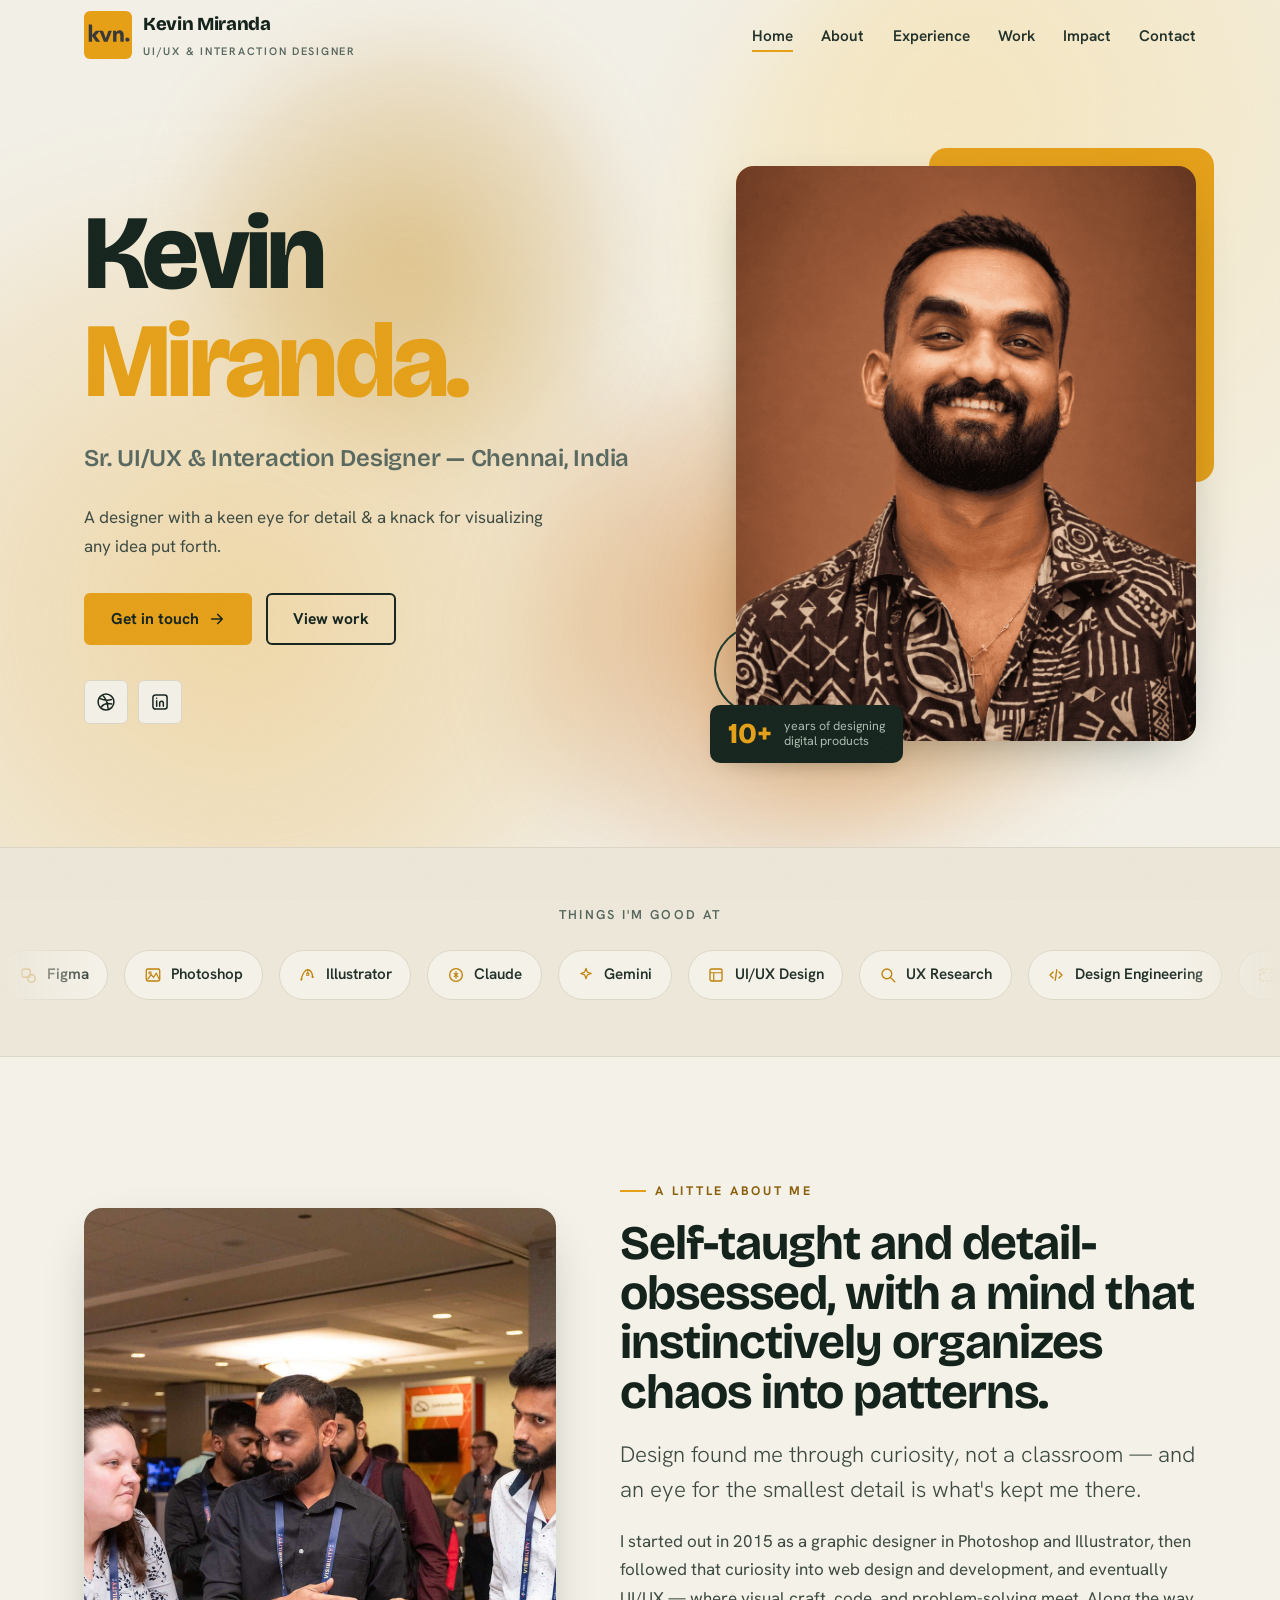
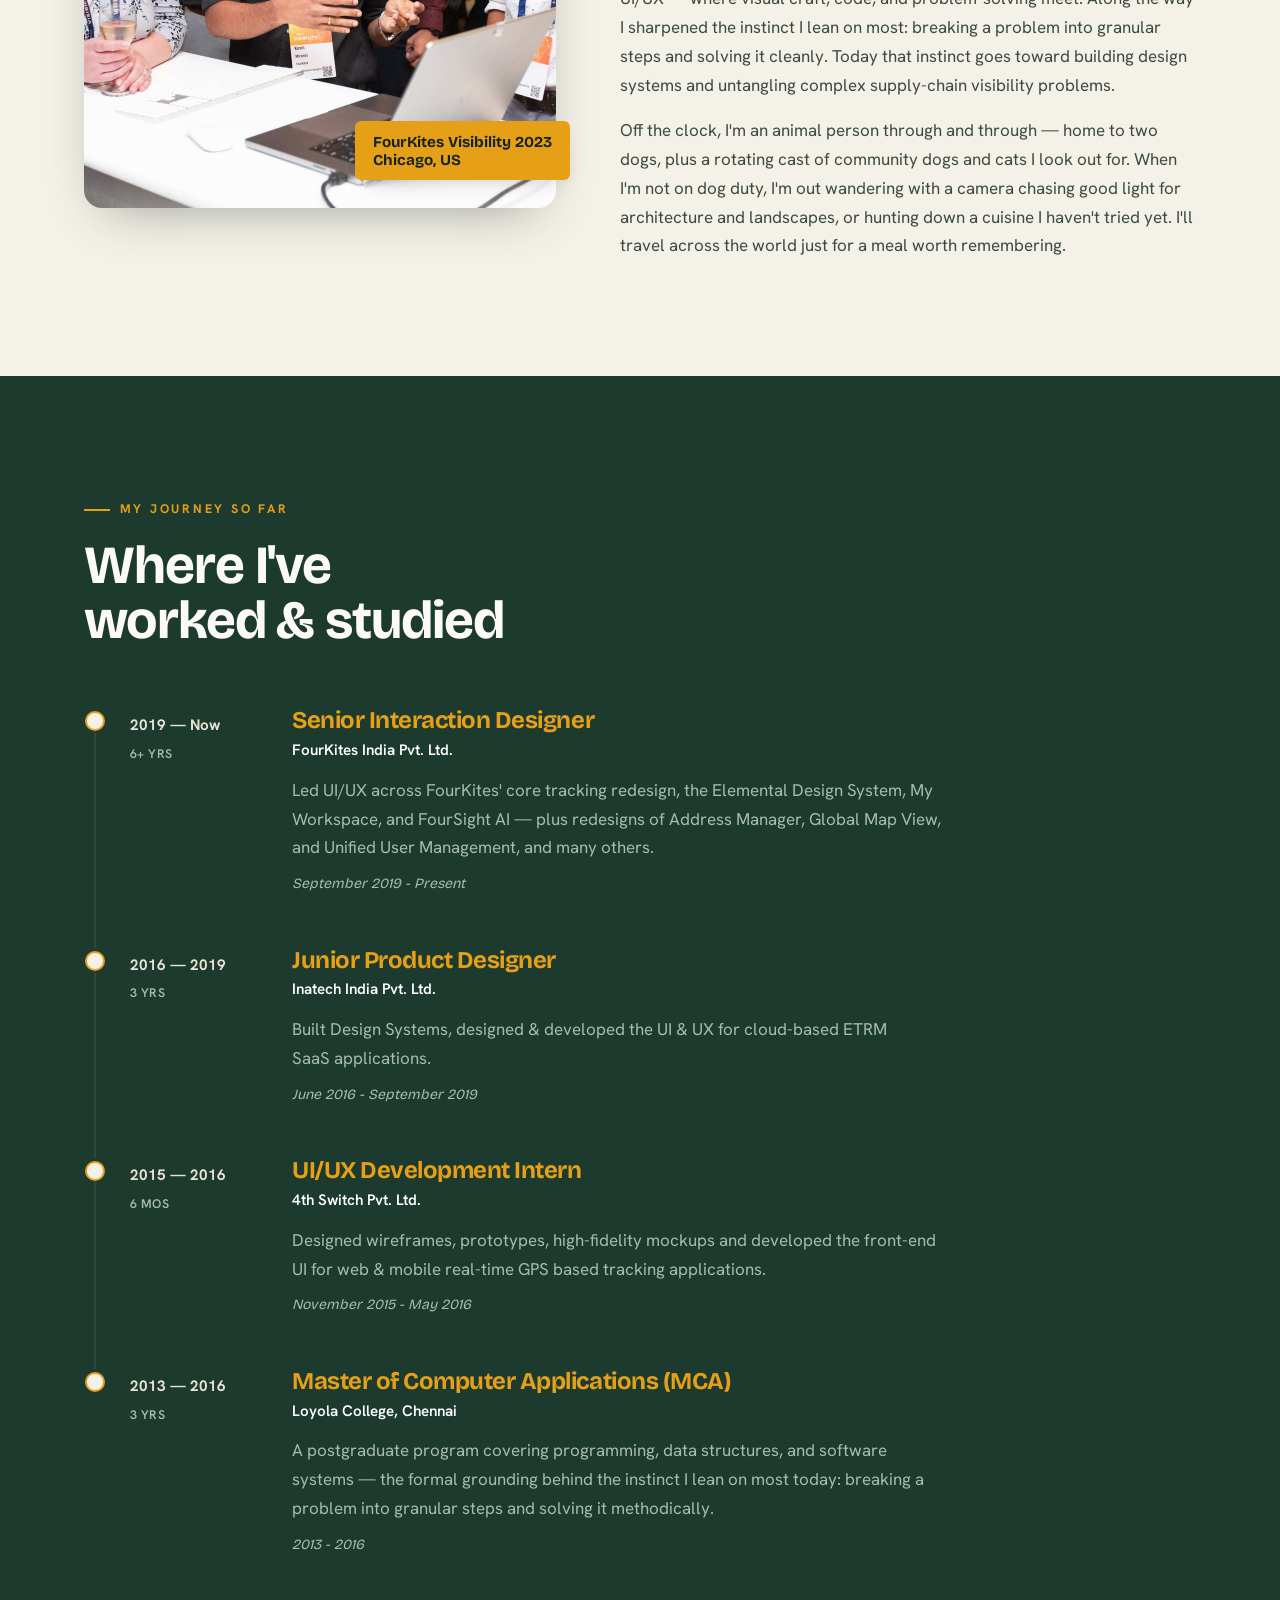
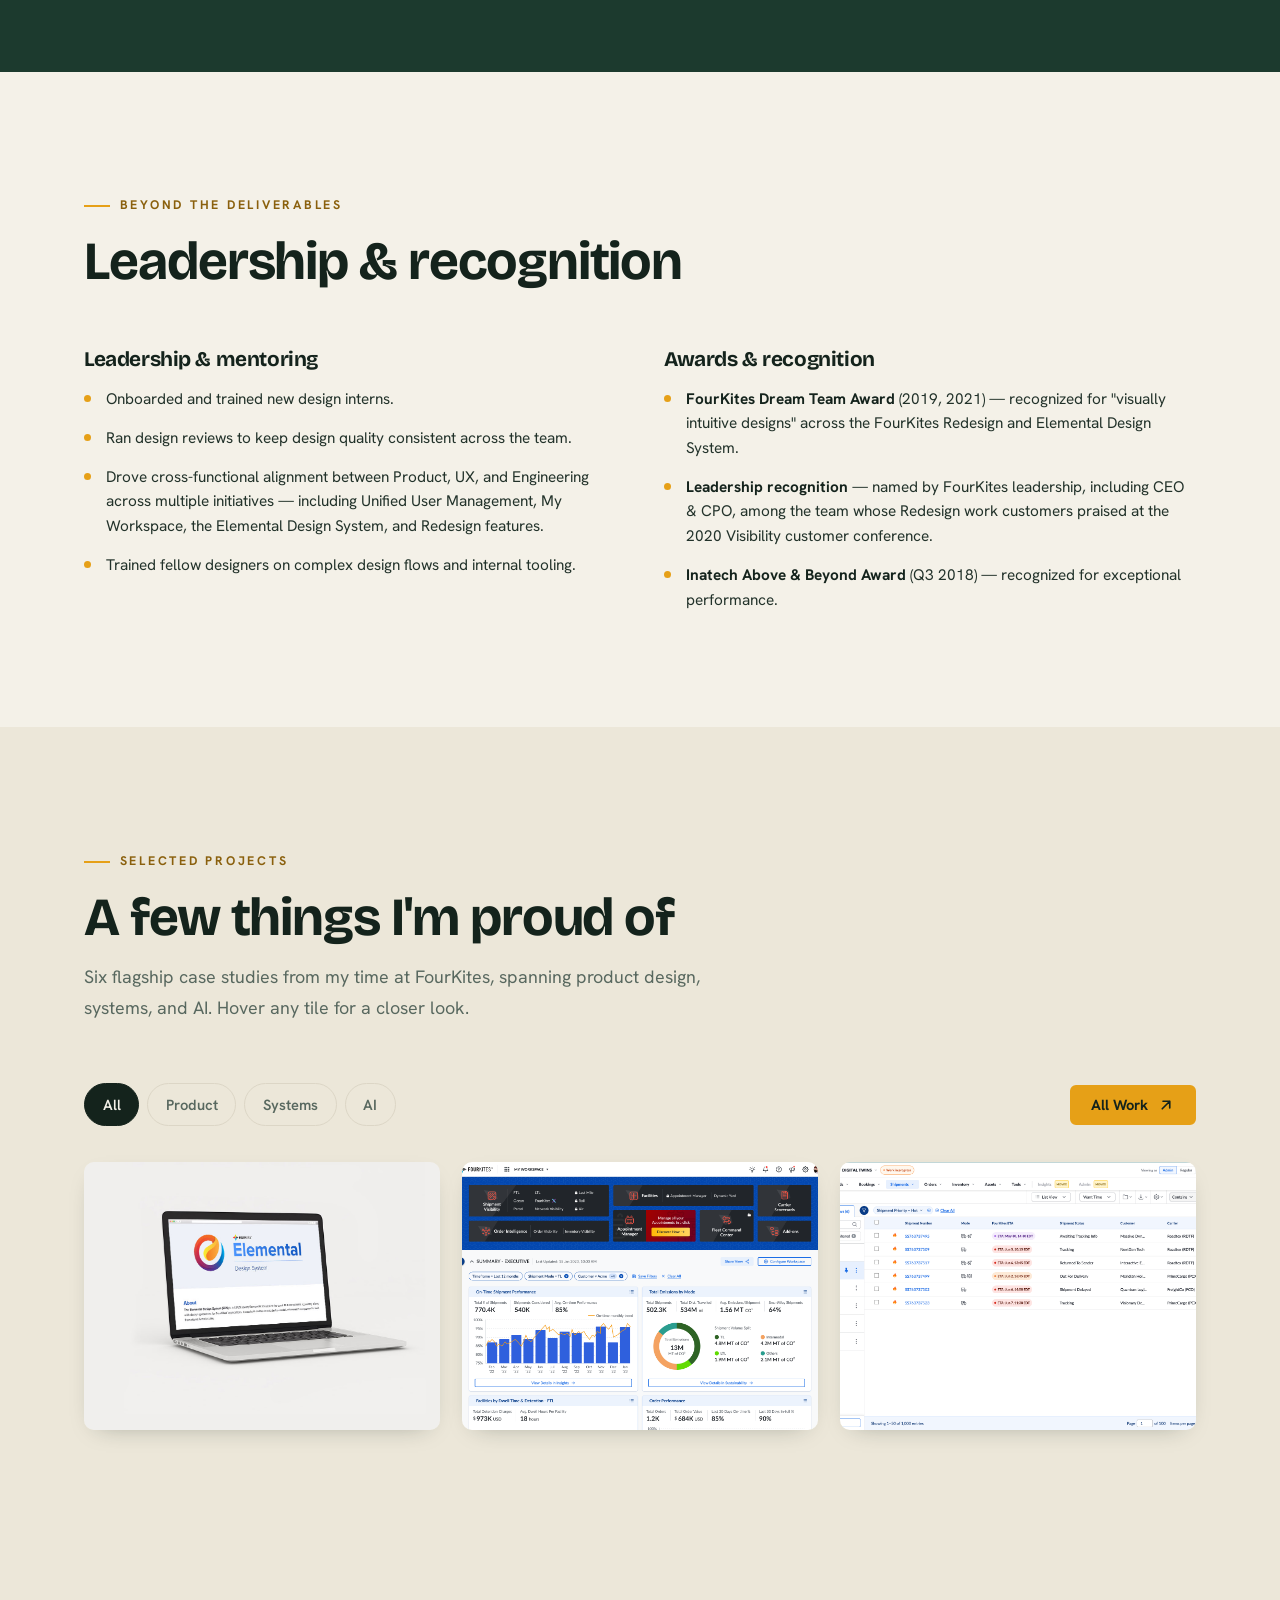
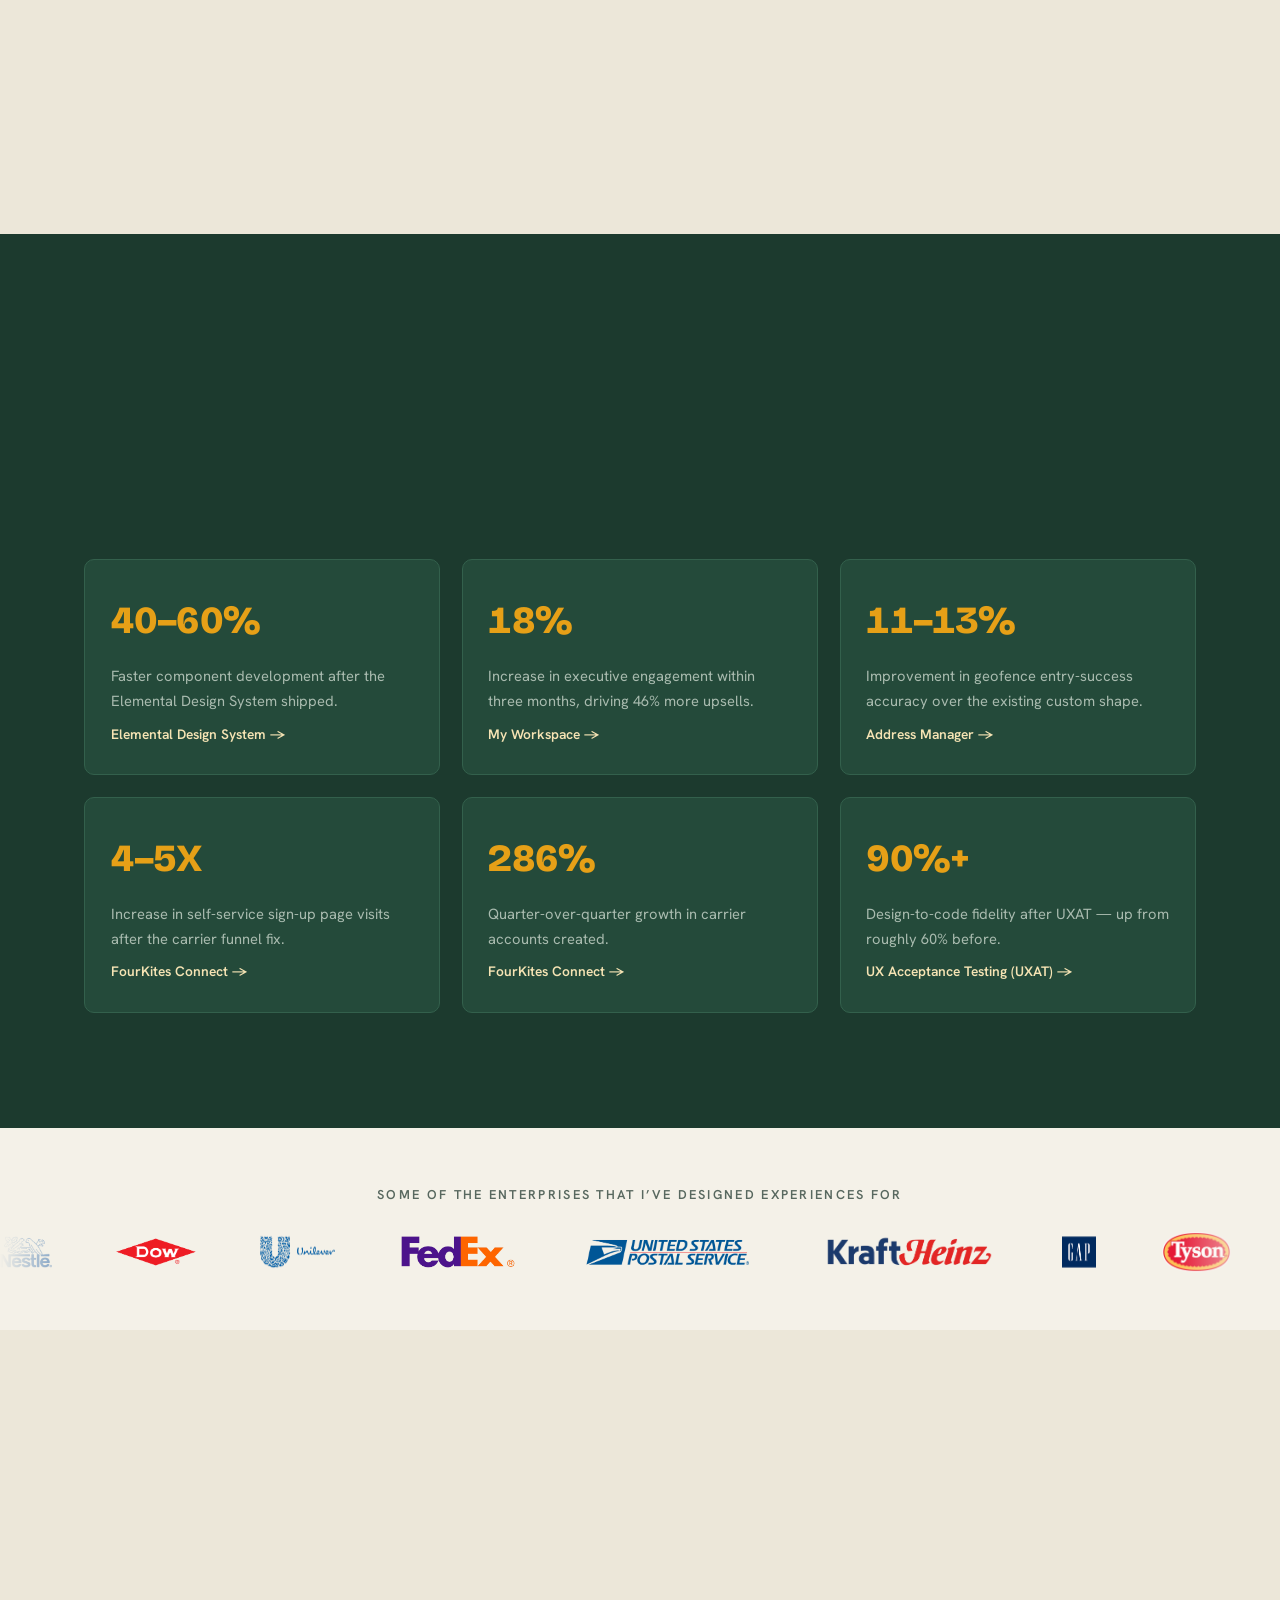
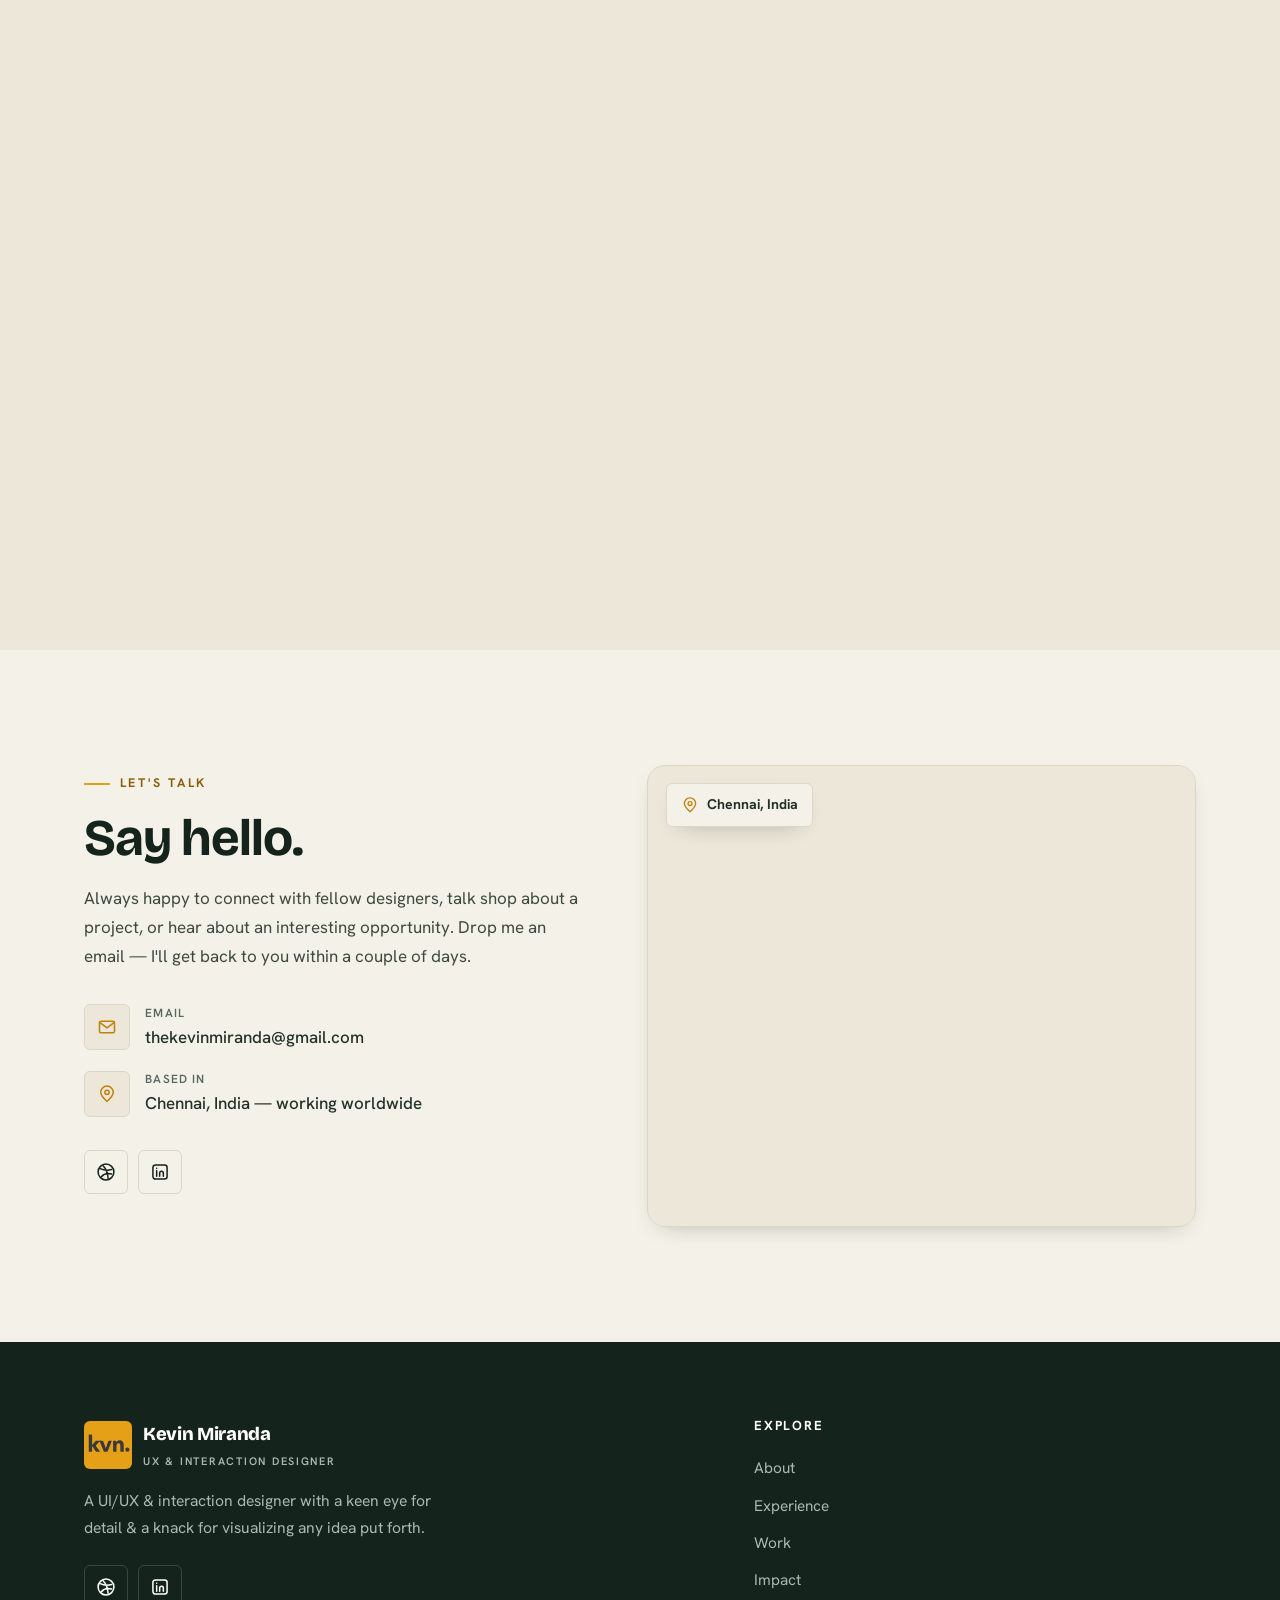
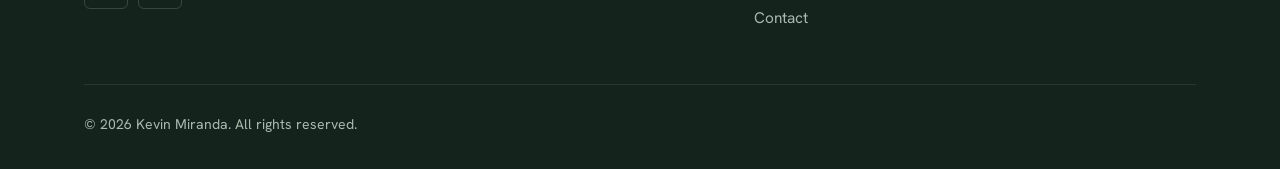
==== commit 8332349f: "Updated hero picture" ====
--- a/index.html
+++ b/index.html
@@ -91,7 +91,7 @@
 
       <figure class="hero-figure reveal" data-delay="2">
         <div class="frame">
-          <img src="img/hero2.jpg" alt="Portrait of Kevin Miranda, Senior UX & Interaction designer, in natural light" width="460" height="575">
+          <img src="img/kevin-profile.png" alt="Portrait of Kevin Miranda, Senior UX & Interaction designer, in natural light" width="460" height="575">
         </div>
         <div class="hero-chip" aria-hidden="true">
           <span class="num">10+</span>
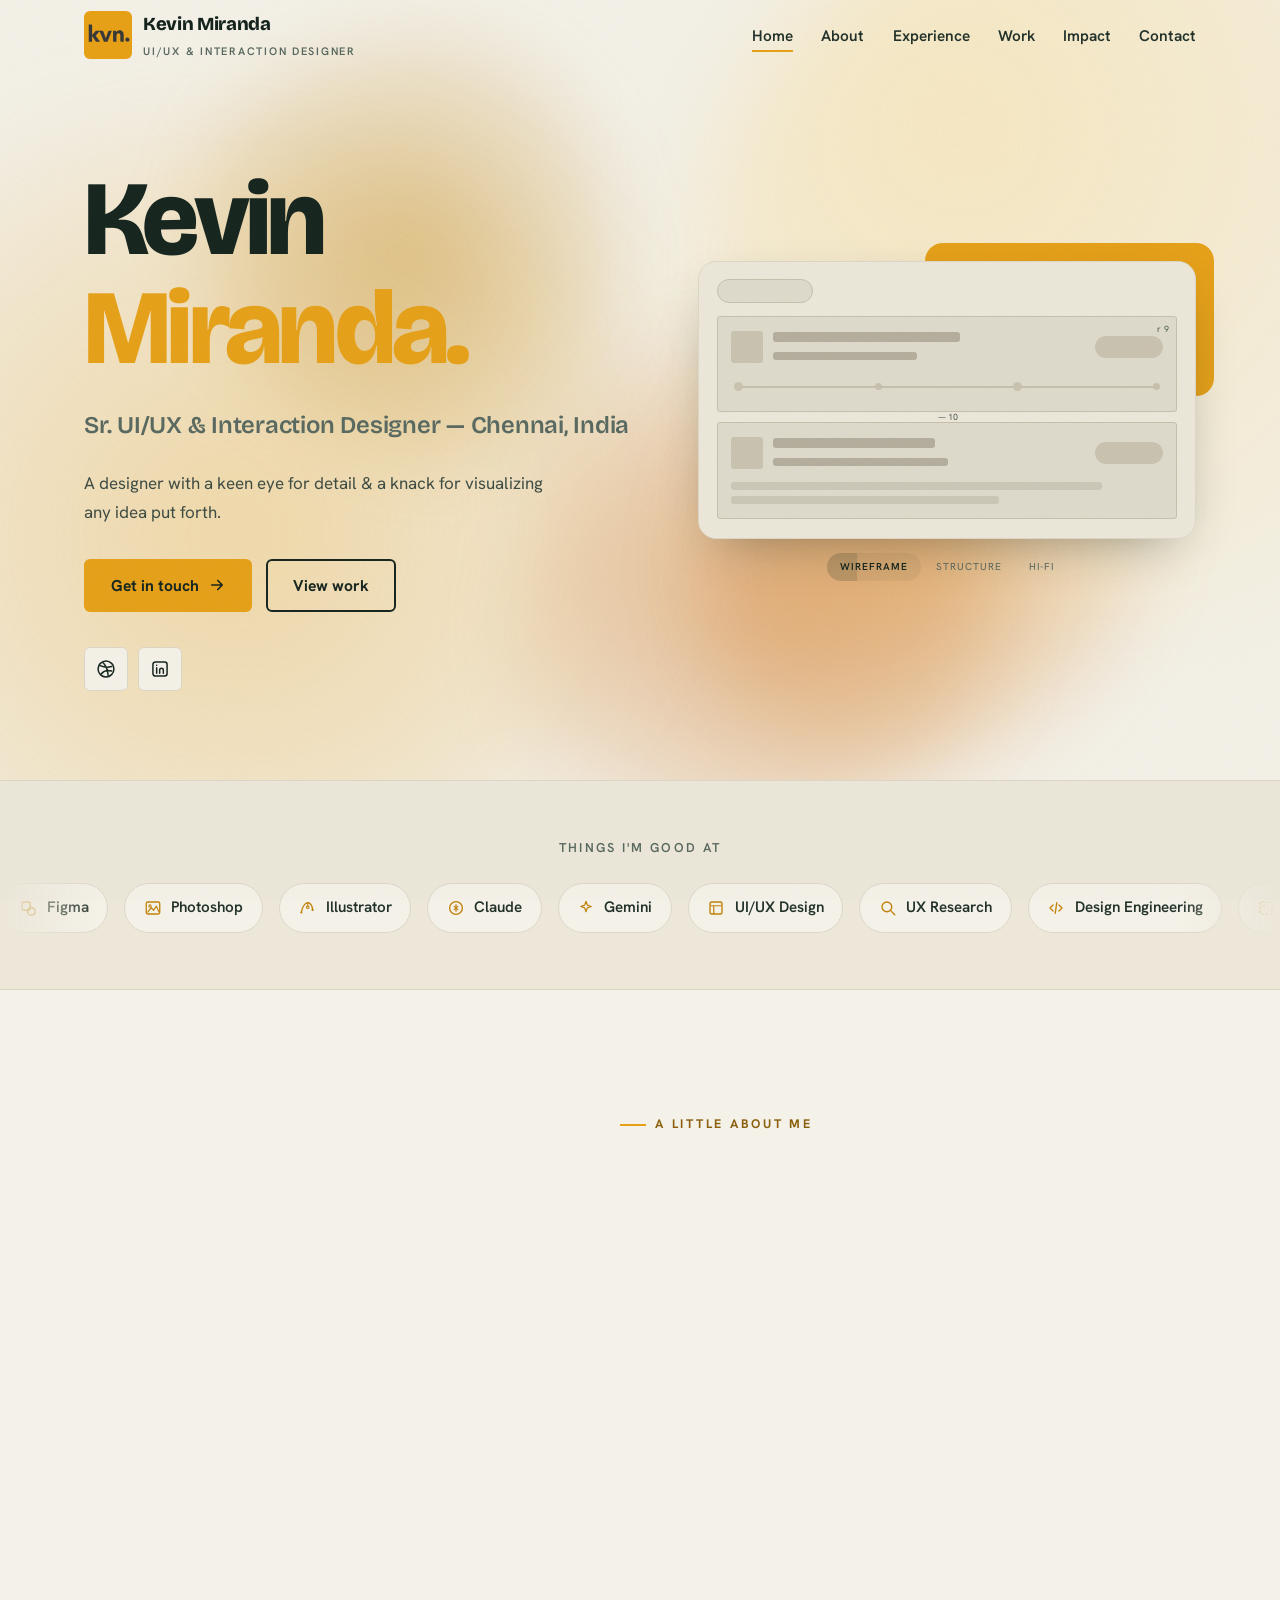
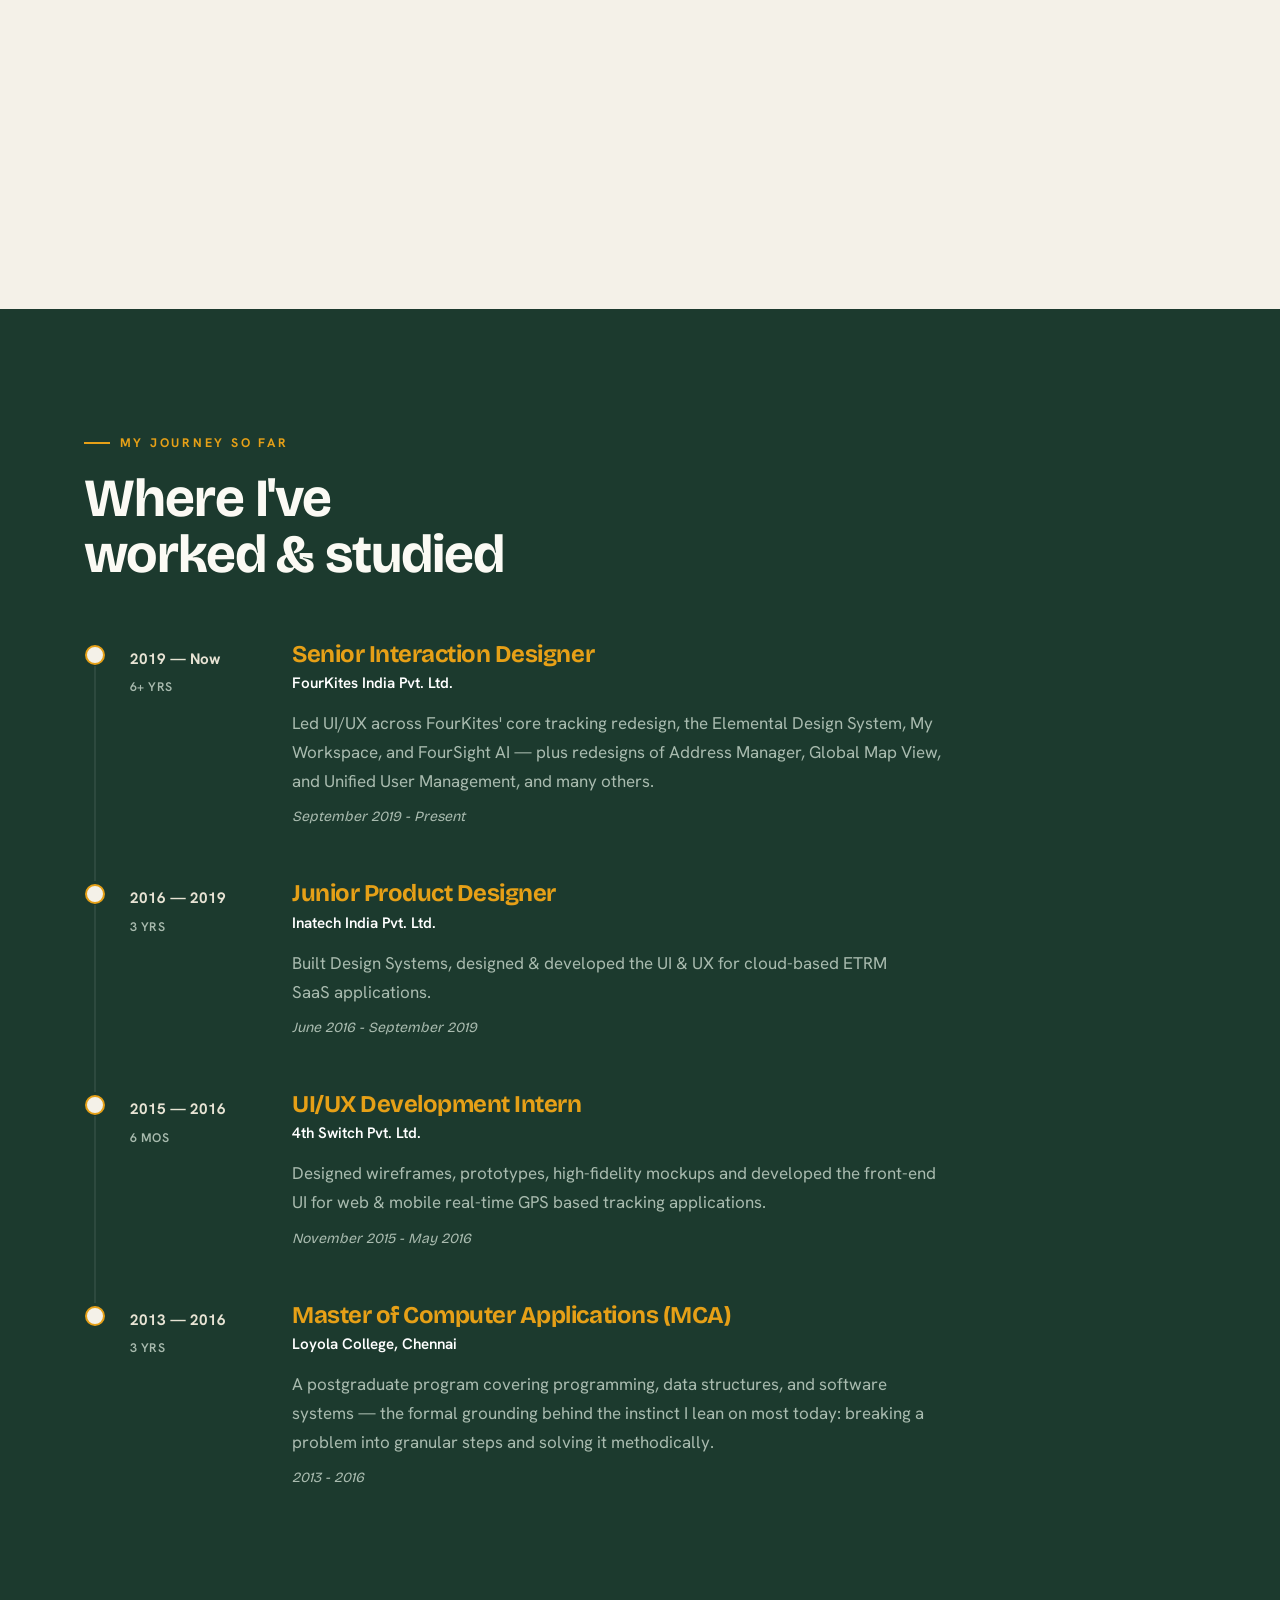
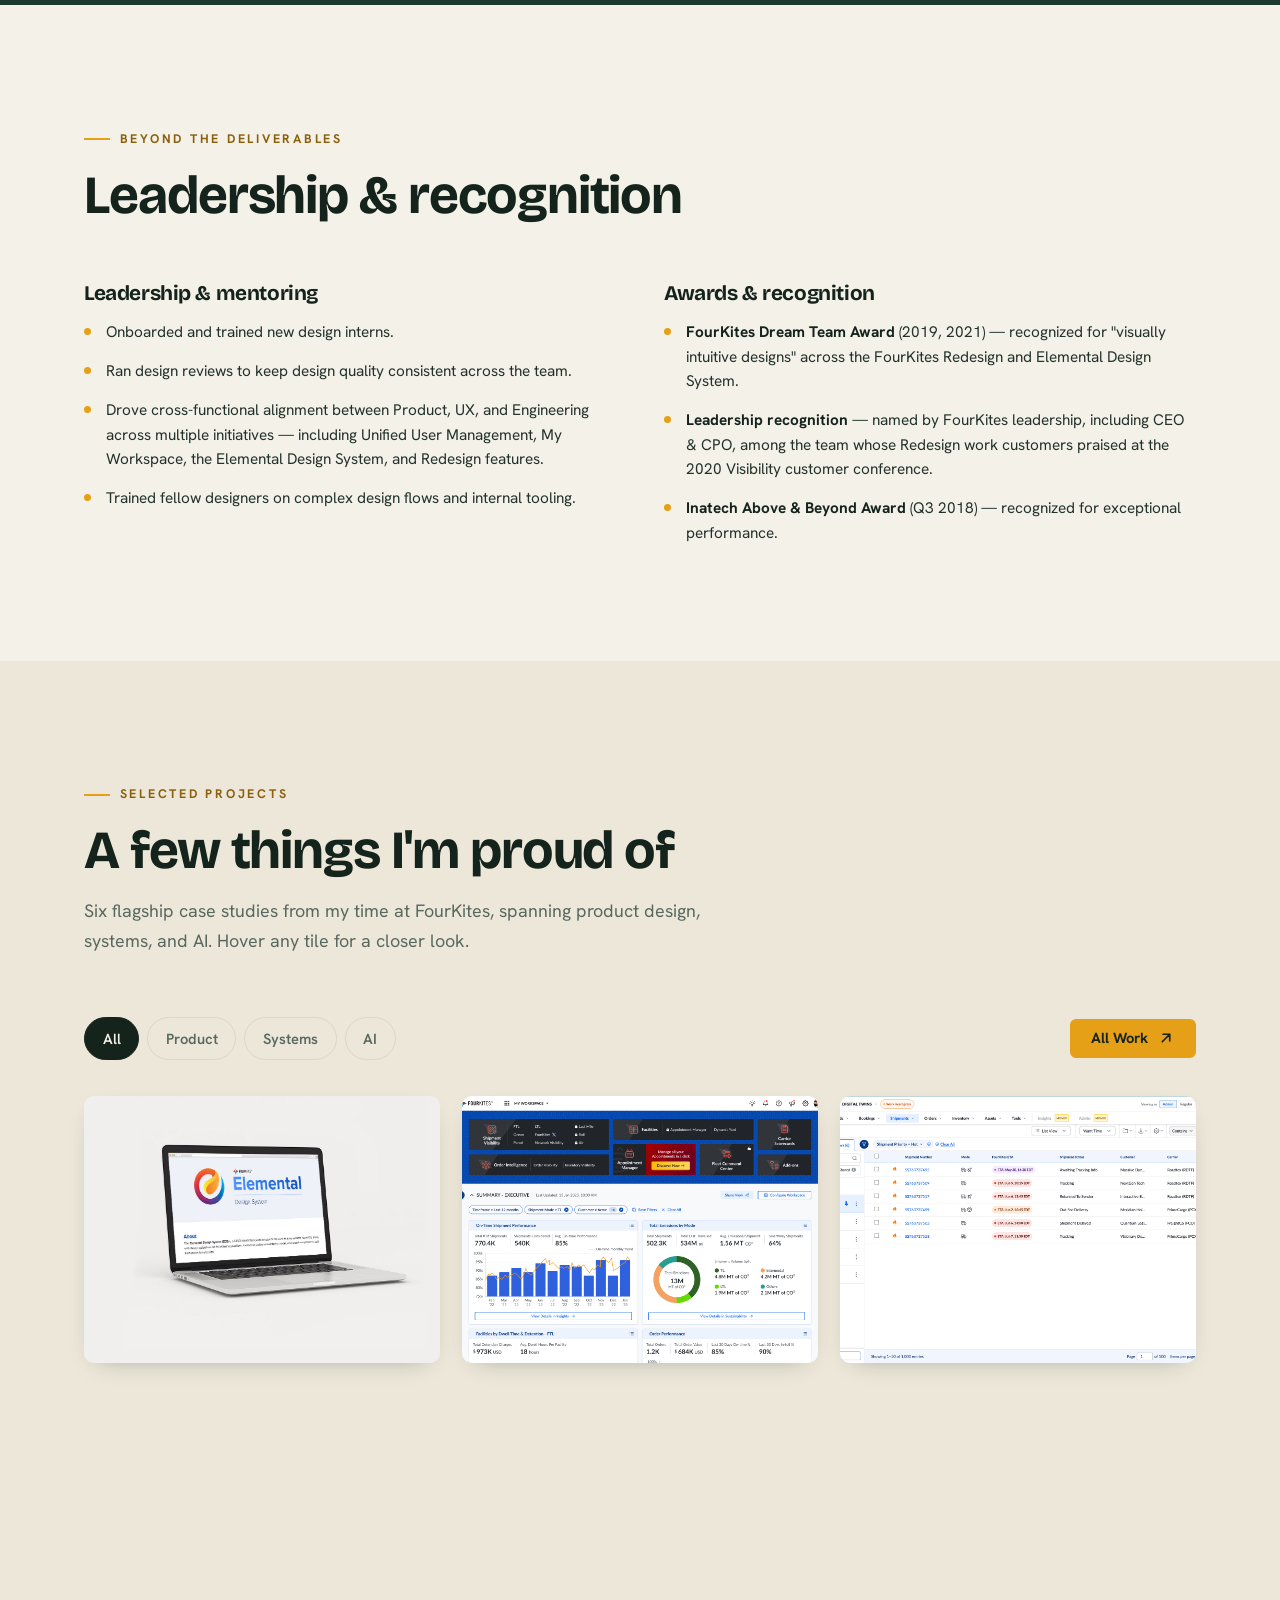
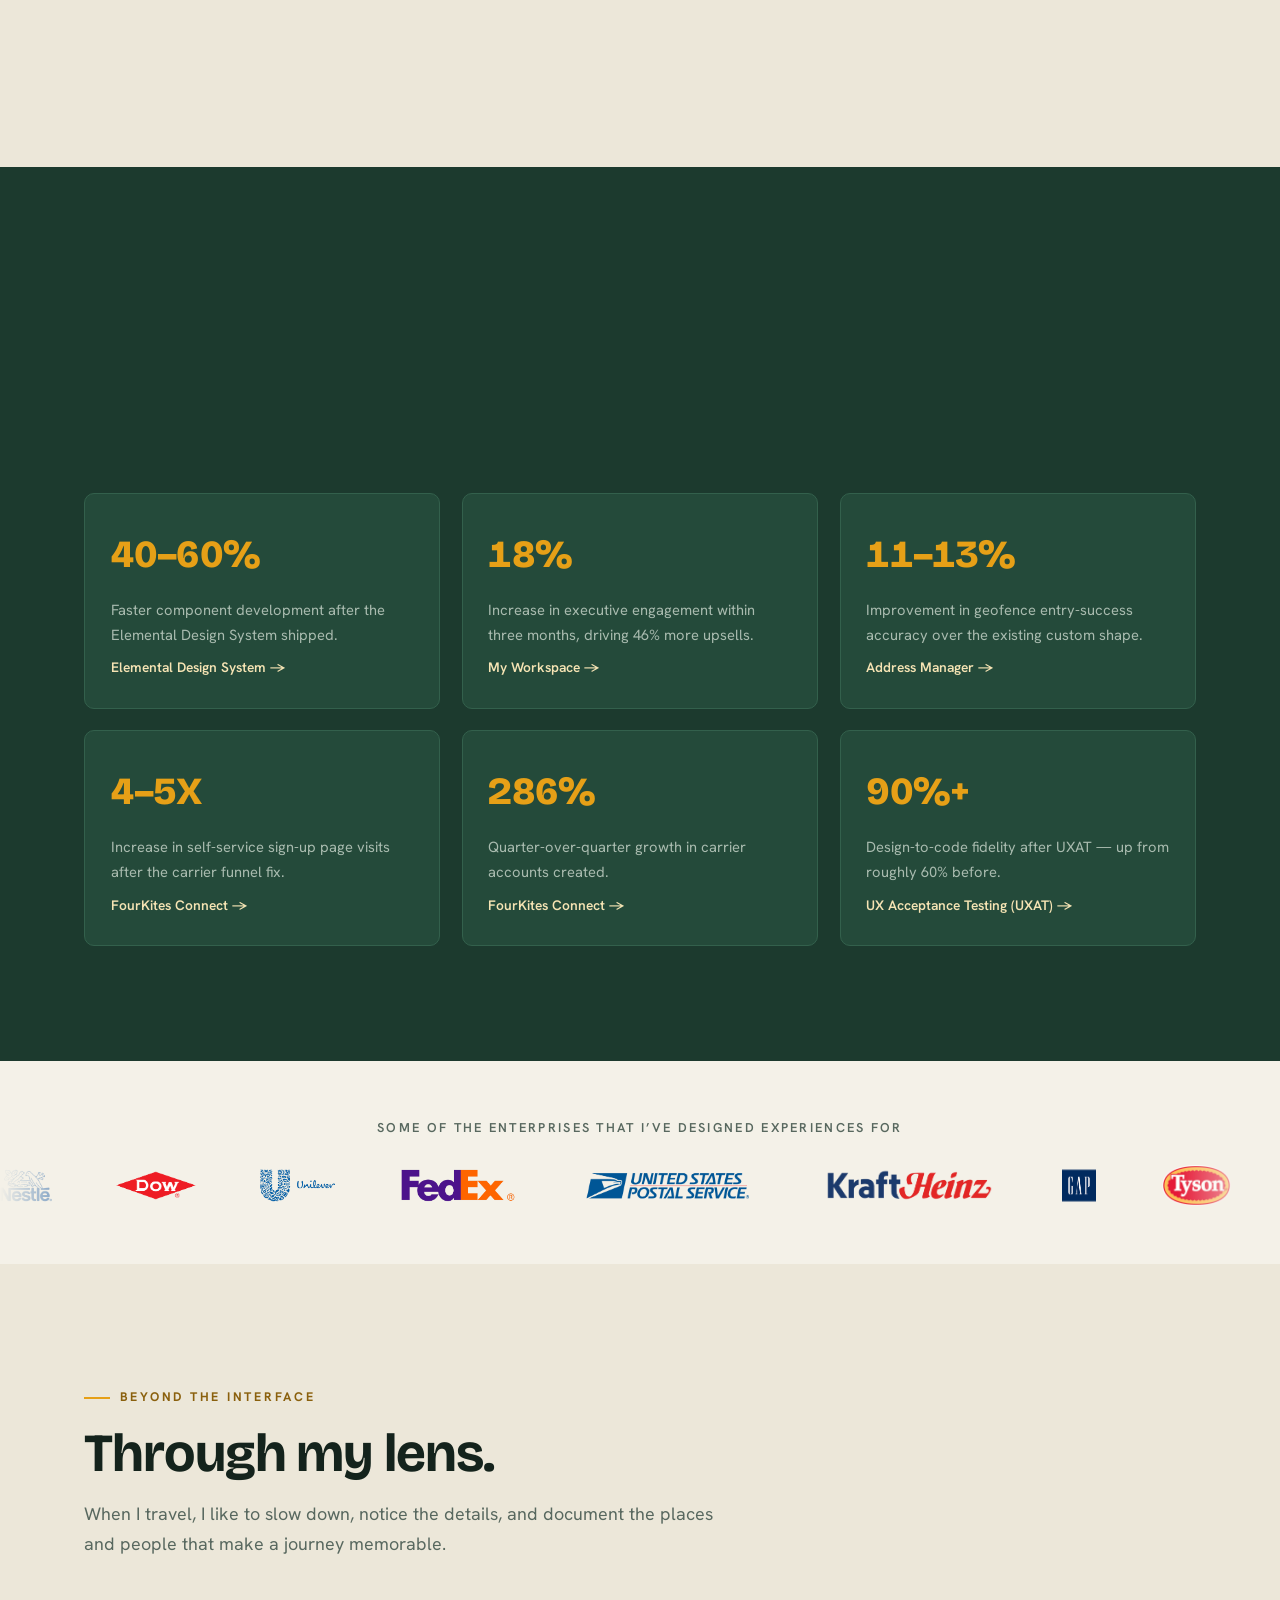
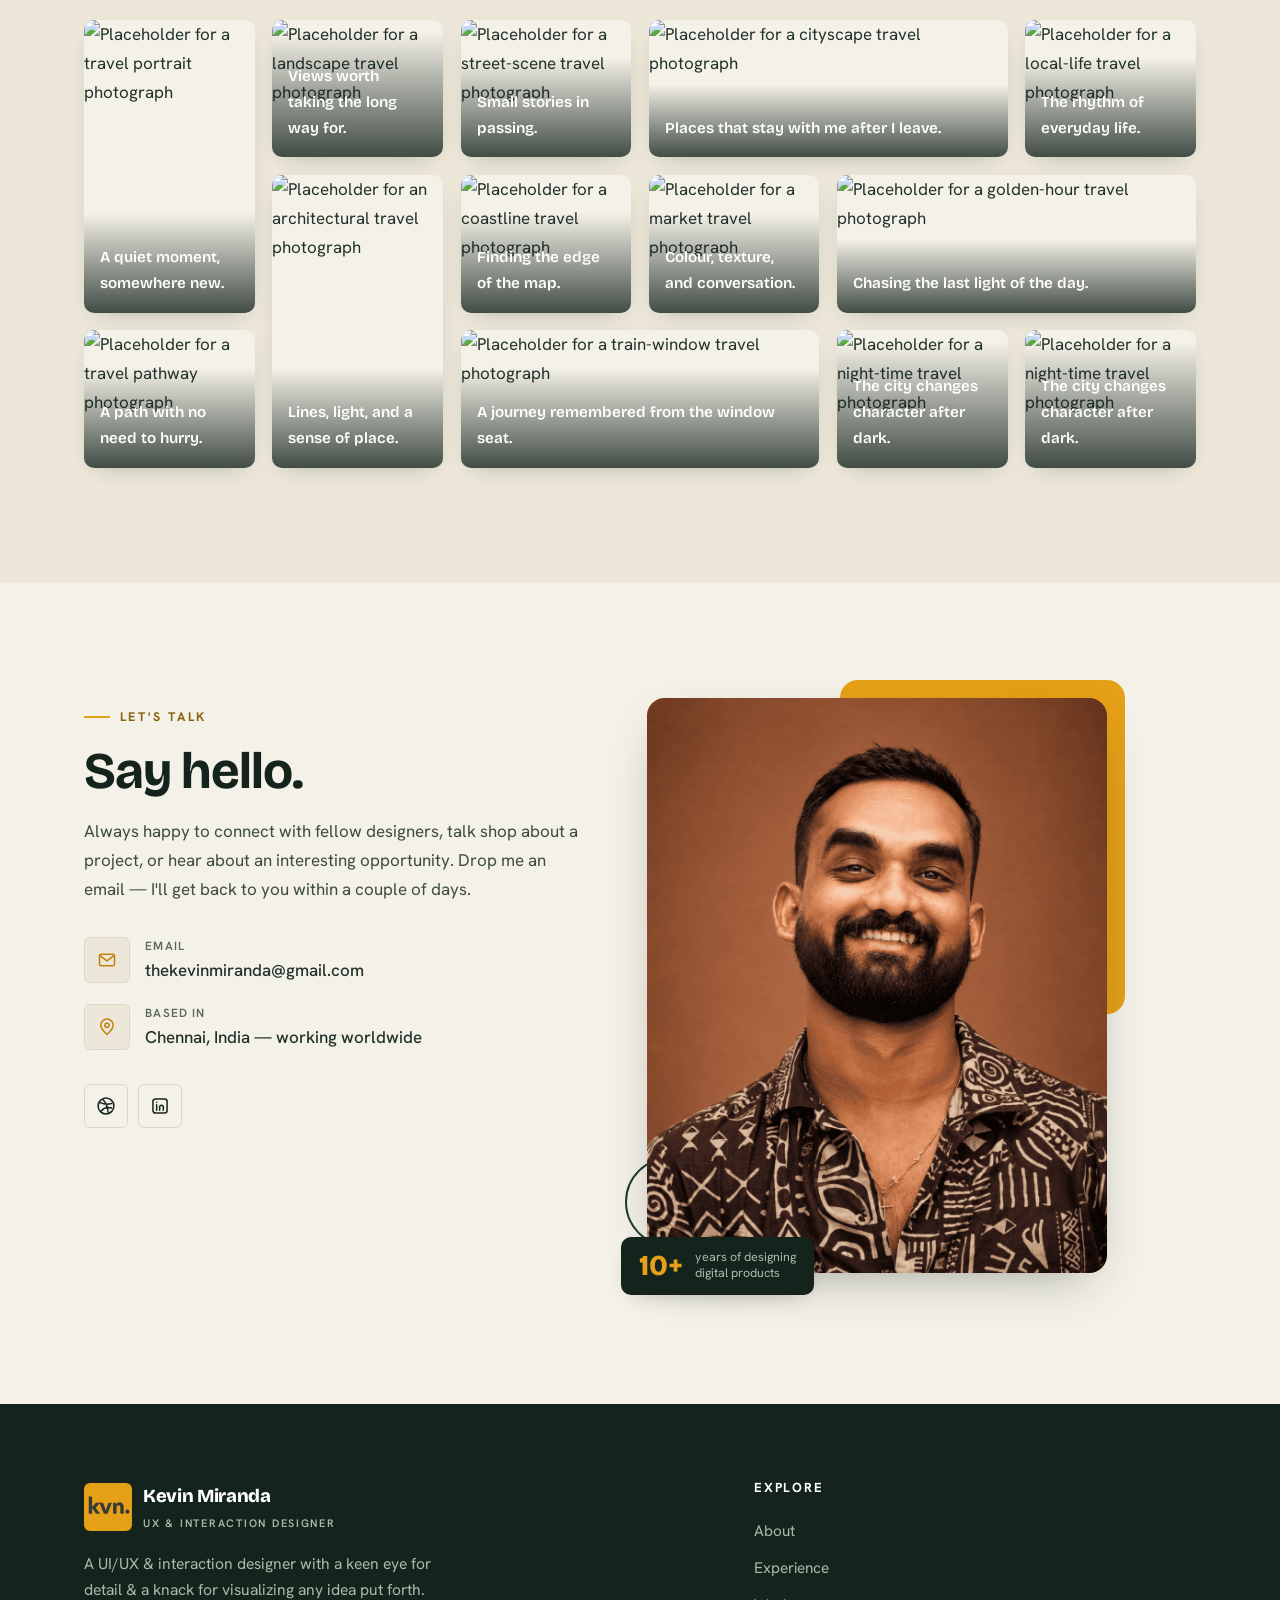
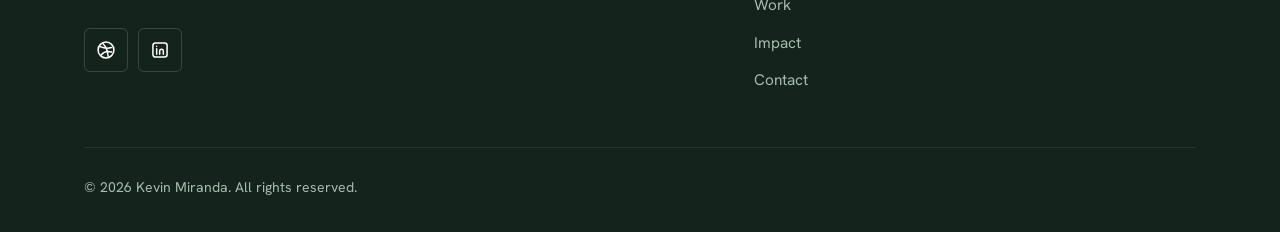
==== commit cb0531f9: "Add chaos animation to About, rework Work card hierarchy, add 404 page - Move the chaos-to-lattice p" ====
--- a/index.html
+++ b/index.html
@@ -25,8 +25,441 @@
 <link href="https://fonts.googleapis.com/css2?family=Bricolage+Grotesque:opsz,wght@12..96,400;12..96,500;12..96,600;12..96,700;12..96,800&family=Hanken+Grotesk:wght@400;500;600;700&display=swap" rel="stylesheet">
 
 <link rel="stylesheet" href="css/vendor/bootstrap.min.css">
-<link rel="stylesheet" href="https://cdnjs.cloudflare.com/ajax/libs/leaflet/1.9.4/leaflet.min.css">
 <link rel="stylesheet" href="css/style.css">
+
+<style>
+/* ============================================================
+   HERO FIGURE — Wireframe → Structure → Hi-fi
+   Replaces the placeholder portrait. One set of DOM nodes, three
+   fidelity stages; every difference between them is a custom
+   property on the figure, so moving between stages is a real
+   property transition, not a crossfade between mockups.
+   Loops every 4s, pauses on hover/focus, and is skipped entirely
+   under prefers-reduced-motion.
+   ============================================================ */
+
+.wf-figure {
+  position: relative;
+  justify-self: end;
+  width: 100%;
+  max-width: 500px;
+}
+.wf-figure::before {
+  content: "";
+  position: absolute;
+  right: -18px; top: -18px;
+  width: 58%; height: 48%;
+  background: var(--marigold);
+  border-radius: var(--r-lg);
+  z-index: 0;
+}
+
+/* ---------------------------------------------------- stage tokens --- */
+.wf-figure[data-stage="0"] .wf {          /* wireframe */
+  --ink-c:      #B4AD9C;
+  --sub-c:      #B4AD9C;
+  --fill-c:     #DEDACB;
+  --line-c:     #C6BFAC;
+  --accent-c:   #C9C2AF;
+  --on-accent:  #6A6355;
+  --accent2-c:  #C9C2AF;
+  --on-accent2: #6A6355;
+  --track-c:    #C6BFAC;
+  --radius:     3px;
+  --copy:       0;
+  --skel:       1;
+  --shadow-c:   none;
+  --anno:       1;
+}
+.wf-figure[data-stage="1"] .wf {          /* structure — designed, no colour */
+  --ink-c:      #2E3A32;
+  --sub-c:      #6B7469;
+  --fill-c:     #FBF9F3;
+  --line-c:     #D3CCBA;
+  --accent-c:   #DDD6C4;
+  --on-accent:  #3F4740;
+  --accent2-c:  #DDD6C4;
+  --on-accent2: #3F4740;
+  --track-c:    #C6BFAC;
+  --radius:     9px;
+  --copy:       1;
+  --skel:       0;
+  --shadow-c:   0 5px 16px -14px rgba(20,35,28,.55);
+  --anno:       .5;
+}
+.wf-figure[data-stage="2"] .wf {          /* hi-fi */
+  --ink-c:      #14231C;
+  --sub-c:      #58685F;
+  --fill-c:     #FFFDF7;
+  --line-c:     #E2DCCC;
+  --accent-c:   #E6A017;
+  --on-accent:  #412402;
+  --accent2-c:  #1C3A2E;
+  --on-accent2: #E7E3D4;
+  --track-c:    #C8D3CB;
+  --radius:     9px;
+  --copy:       1;
+  --skel:       0;
+  --shadow-c:   0 12px 28px -18px rgba(20,35,28,.55);
+  --anno:       0;
+}
+
+/* ---------------------------------------------------------- stage --- */
+.wf {
+  position: relative;
+  z-index: 2;
+  background: var(--paper-2);
+  border: 1px solid var(--paper-line);
+  border-radius: var(--r-lg);
+  box-shadow: var(--shadow);
+  padding: 1.1rem 1.1rem 1.2rem;
+}
+
+/* toolbar */
+.wf-toolbar {
+  display: flex;
+  align-items: center;
+  gap: .55rem;
+  margin-bottom: .8rem;
+}
+.wf-chip {
+  height: 24px;
+  min-width: 96px;
+  border-radius: 20px;
+  background: var(--fill-c);
+  border: 1px solid var(--line-c);
+  position: relative;
+  flex: none;
+  transition: background-color 560ms var(--e), border-color 560ms var(--e);
+}
+.wf-chip .t {
+  position: absolute; inset: 0;
+  display: flex; align-items: center; justify-content: center;
+  font-size: .65rem;
+  color: var(--ink-c);
+  opacity: var(--copy);
+  transition: opacity 460ms var(--e) 210ms, color 560ms var(--e) 210ms;
+}
+.wf-spacer { flex: 1; }
+.wf-count {
+  font-size: .64rem;
+  letter-spacing: .1em;
+  text-transform: uppercase;
+  white-space: nowrap;
+  color: var(--sub-c);
+  opacity: var(--copy);
+  transition: opacity 460ms var(--e) 210ms, color 560ms var(--e) 210ms;
+}
+
+/* cards — position:relative so the redlines anchor to the card, not the panel */
+.wf-card {
+  position: relative;
+  background: var(--fill-c);
+  border: 1px solid var(--line-c);
+  border-radius: var(--radius);
+  box-shadow: var(--shadow-c);
+  padding: .8rem .85rem .85rem;
+  transition: background-color 560ms var(--e), border-color 560ms var(--e),
+              border-radius 560ms var(--e), box-shadow 560ms var(--e);
+}
+.wf-card + .wf-card { margin-top: .6rem; }
+
+.wf-head {
+  display: flex;
+  align-items: center;
+  gap: .6rem;
+}
+
+.wf-avatar {
+  width: 32px; height: 32px;
+  flex: none;
+  display: flex; align-items: center; justify-content: center;
+  background: var(--accent-c);
+  border-radius: var(--radius);
+  font-family: var(--f-display);
+  font-weight: 800;
+  font-size: .62rem;
+  letter-spacing: .02em;
+  color: var(--on-accent);
+  transition: background-color 560ms var(--e) 330ms,
+              border-radius 560ms var(--e),
+              color 560ms var(--e) 330ms;
+}
+.wf-avatar > span { opacity: var(--copy); transition: opacity 460ms var(--e) 210ms; }
+
+.wf-titles { display: block; flex: 1; min-width: 0; }
+
+/* Each row stacks a skeleton bar and the real string, so the box never
+   changes height as one fades out and the other fades in. */
+.wf-slot { display: block; position: relative; height: 15px; }
+.wf-slot + .wf-slot { margin-top: .3rem; height: 13px; }
+.wf-skel {
+  display: block;
+  height: 10px;
+  margin-top: 2px;
+  background: var(--ink-c);
+  border-radius: var(--radius);
+  opacity: var(--skel);
+  transition: opacity 420ms var(--e) 90ms, background-color 560ms var(--e),
+              border-radius 560ms var(--e);
+}
+.wf-slot + .wf-slot .wf-skel { height: 8px; }
+.wf-copy {
+  position: absolute; inset: 0;
+  display: flex; align-items: center;
+  white-space: nowrap;
+  overflow: hidden;
+  text-overflow: ellipsis;
+  opacity: var(--copy);
+  transition: opacity 460ms var(--e) 210ms, color 560ms var(--e) 210ms;
+}
+.wf-copy--title {
+  font-family: var(--f-display);
+  font-weight: 700;
+  font-size: .86rem;
+  color: var(--ink-c);
+}
+.wf-copy--sub { font-size: .7rem; color: var(--sub-c); }
+
+.wf-pill {
+  flex: none;
+  position: relative;
+  min-width: 68px;
+  height: 22px;
+  border-radius: 20px;
+  background: var(--accent-c);
+  transition: background-color 560ms var(--e) 330ms;
+}
+.wf-pill .t {
+  position: absolute; inset: 0;
+  display: flex; align-items: center; justify-content: center;
+  font-size: .63rem;
+  font-weight: 500;
+  color: var(--on-accent);
+  opacity: var(--copy);
+  transition: opacity 460ms var(--e) 210ms, color 560ms var(--e) 330ms;
+}
+/* second status reads differently once colour arrives */
+.wf-pill--alt { background: var(--accent2-c); }
+.wf-pill--alt .t { color: var(--on-accent2); }
+
+/* route strip — plain boxes, not a stretched SVG. A viewBox with
+   preserveAspectRatio="none" squashed the circles into ovals. */
+.wf-route {
+  position: relative;
+  display: flex;
+  align-items: center;
+  justify-content: space-between;
+  height: 22px;
+  margin-top: .7rem;
+  padding: 0 3px;
+}
+.wf-route::before {
+  content: "";
+  position: absolute;
+  left: 6px; right: 6px; top: 50%;
+  height: 2px;
+  margin-top: -1px;
+  background: var(--track-c);
+  border-radius: 2px;
+  transition: background-color 560ms var(--e) 330ms;
+}
+.wf-node {
+  position: relative;
+  width: 9px; height: 9px;
+  border-radius: 50%;
+  background: var(--accent-c);
+  transition: background-color 560ms var(--e) 330ms;
+}
+.wf-node--muted { width: 7px; height: 7px; background: var(--track-c); }
+
+.wf-rows { display: grid; gap: .4rem; margin-top: .7rem; }
+.wf-line {
+  display: block;
+  height: 8px;
+  background: var(--ink-c);
+  border-radius: var(--radius);
+  opacity: calc(var(--skel) * .45);
+  transition: opacity 420ms var(--e) 90ms, background-color 560ms var(--e),
+              border-radius 560ms var(--e);
+}
+
+/* --------------------------------------------------- redline marks --- */
+.wf-anno {
+  position: absolute;
+  opacity: var(--anno);
+  transition: opacity 460ms var(--e);
+  pointer-events: none;
+  font-family: var(--f-body);
+  font-size: .56rem;
+  letter-spacing: .06em;
+  color: #4E5B52;
+  white-space: nowrap;
+}
+.wf-anno--radius { top: 5px; right: 7px; }
+.wf-anno--gap {
+  left: 50%;
+  transform: translateX(-50%);
+  top: calc(-.6rem - 1px);
+  height: .6rem;
+  display: flex; align-items: center;
+  padding-left: 12px;
+}
+.wf-anno--gap::before {
+  content: "";
+  position: absolute;
+  left: 3px; top: 50%;
+  width: 7px; height: 1px;
+  background: currentColor;
+  opacity: .6;
+}
+
+/* ------------------------------------------------ segmented control --- */
+/* Deliberately quiet. The panel above is the subject; this is only a
+   scrubber, so it gets no container chrome, no filled indicator and no
+   border — the running segment is identified by its own fill alone. */
+.wf-controls { margin-top: .85rem; display: flex; justify-content: center; }
+
+.wf-stages {
+  display: inline-flex;
+  gap: 2px;
+}
+
+.wf-stages button {
+  position: relative;
+  isolation: isolate;          /* keeps the -1 fill inside this button */
+  overflow: hidden;            /* clips the fill to the pill radius */
+  background: none;
+  border: 0;
+  padding: .34rem .8rem;
+  border-radius: 20px;
+  cursor: pointer;
+  font-family: var(--f-body);
+  font-size: .63rem;
+  letter-spacing: .1em;
+  text-transform: uppercase;
+  color: var(--sage);
+  transition: color var(--d-2) var(--e), background-color var(--d-2) var(--e);
+}
+/* the light track only appears under the segment that's running */
+.wf-stages button[aria-checked="true"] {
+  color: var(--ink);
+  font-weight: 600;
+  background: rgba(20, 35, 28, .055);
+}
+.wf-stages button:hover { color: var(--ink); }
+.wf-stages button:focus-visible { outline: 2px solid var(--ink); outline-offset: 2px; }
+
+/* ------------------------------------------------------- countdown --- */
+/* A darker wash growing left to right across the active segment, rather
+   than a separate bar. Negative z-index paints it above the button's own
+   background but below the label, so the text never dims as it passes. */
+.wf-seg-fill {
+  position: absolute;
+  z-index: -1;
+  inset: 0;
+  background: rgba(20, 35, 28, .135);
+  transform-origin: left center;
+  transform: scaleX(0);
+  will-change: transform;
+  transition: background-color var(--d-2) var(--e);
+}
+/* held — the loop is paused by hover or focus */
+.wf-stages.is-held .wf-seg-fill { background: rgba(20, 35, 28, .075); }
+
+.wf-seg-label { position: relative; }
+
+@media (max-width: 991px) {
+  .wf-figure { justify-self: start; margin-top: 1rem; grid-row: 1; max-width: 440px; }
+}
+@media (prefers-reduced-motion: reduce) {
+  .wf-card, .wf-avatar, .wf-avatar > span, .wf-pill, .wf-pill .t,
+  .wf-skel, .wf-line, .wf-copy, .wf-chip, .wf-chip .t, .wf-count,
+  .wf-anno, .wf-stages button,
+  .wf-route::before, .wf-node { transition: none; }
+  .wf-seg-fill { display: none; }
+}
+/* ============================================================
+   ABOUT FIGURE — chaos → pattern
+   Mirrors the heading beside it. Two physical regimes on one
+   set of particles:
+
+     chaos    free bodies. Constant-velocity drift, elastic wall
+              bounces, elastic equal-mass collisions resolved
+              through a spatial hash. No damping, so the system
+              holds its energy and never settles on its own.
+     order    each body becomes a damped harmonic oscillator
+              pulled to its lattice site. Stiffness is jittered
+              per particle so they don't arrive in lockstep.
+
+   It then holds, releases with a radial impulse, and repeats.
+
+   The figure stretches to match the text column rather than
+   sitting at a fixed ratio, so the lattice is measured from the
+   real box at runtime and the dot count follows the area.
+   ============================================================ */
+
+.about-grid { align-items: stretch; }
+
+.chaos-figure {
+  position: relative;
+  display: flex;
+  width: 100%;
+  max-width: 460px;
+  margin: 0;
+}
+.chaos-stage {
+  position: relative;
+  flex: 1;
+  min-height: 340px;
+}
+/* ambient layer — a slow, near-static glow so the panel doesn't read as
+   empty paper before the dots settle into view */
+.chaos-stage::before {
+  content: "";
+  position: absolute;
+  inset: -12%;
+  background: radial-gradient(circle at 50% 45%, var(--marigold) 0%, transparent 68%);
+  opacity: .05;
+  filter: blur(48px);
+  animation: chaosGlow 9s ease-in-out infinite;
+  pointer-events: none;
+}
+@keyframes chaosGlow {
+  0%, 100% { opacity: .04; transform: scale(1); }
+  50%      { opacity: .09; transform: scale(1.06); }
+}
+.chaos-svg { position: relative; z-index: 1; inset: 0; width: 100%; height: 100%; display: block; }
+
+/* position is set frame-by-frame, so only appearance transitions here */
+.chaos-node { transition: fill 640ms var(--e), r 640ms var(--e), stroke-width 640ms var(--e); }
+/* accent dots glow once lit — cheap drop-shadow keyed off the JS-driven
+   stroke-width, no extra class or filter defs needed */
+.chaos-node[stroke-width="2"] { filter: drop-shadow(0 0 4px rgba(255, 218, 52, .6)); }
+
+.chaos-link {
+  stroke: var(--forest);
+  stroke-width: 1;
+  opacity: 0;
+  transition: opacity 680ms var(--e);
+  transition-delay: calc(var(--i) * 20ms);
+}
+.chaos-stage.is-ordered .chaos-link { opacity: .11; }
+
+@media (max-width: 991px) {
+  /* single column — nothing to match, so fall back to a square */
+  .about-grid { align-items: start; }
+  .chaos-figure { max-width: 380px; margin-top: 1rem; }
+  .chaos-stage { min-height: 0; aspect-ratio: 1 / 1; }
+}
+@media (max-width: 480px) {
+  .chaos-figure { max-width: 100%; }
+}
+@media (prefers-reduced-motion: reduce) {
+  .chaos-node, .chaos-link { transition: none; }
+  .chaos-stage::before { animation: none; }
+}
+</style>
 <noscript><style>.reveal { opacity: 1 !important; transform: none !important; }</style></noscript>
 </head>
 <body>
@@ -89,13 +522,82 @@
         </ul>
       </div>
 
-      <figure class="hero-figure reveal" data-delay="2">
-        <div class="frame">
-          <img src="img/kevin-profile.png" alt="Portrait of Kevin Miranda, Senior UX & Interaction designer, in natural light" width="460" height="575">
-        </div>
-        <div class="hero-chip" aria-hidden="true">
-          <span class="num">10+</span>
-          <span class="lbl">years of designing<br>digital products</span>
+      <figure class="wf-figure reveal" data-delay="2" data-stage="0" id="wfFig">
+        <div class="wf" id="wf">
+
+          <div class="wf-toolbar">
+            <div class="wf-chip"><span class="t">All shipments</span></div>
+            <div class="wf-spacer"></div>
+            <div class="wf-count">211 results</div>
+          </div>
+
+          <div class="wf-card">
+            <div class="wf-head">
+              <div class="wf-avatar"><span>AIR</span></div>
+              <div class="wf-titles">
+                <div class="wf-slot">
+                  <span class="wf-skel" style="width:60%"></span>
+                  <span class="wf-copy wf-copy--title">L-503984700</span>
+                </div>
+                <div class="wf-slot">
+                  <span class="wf-skel" style="width:46%"></span>
+                  <span class="wf-copy wf-copy--sub">Chennai → Bangkok</span>
+                </div>
+              </div>
+              <div class="wf-pill"><span class="t">On time</span></div>
+            </div>
+
+            <div class="wf-route">
+              <span class="wf-node"></span>
+              <span class="wf-node wf-node--muted"></span>
+              <span class="wf-node"></span>
+              <span class="wf-node wf-node--muted"></span>
+            </div>
+
+            <span class="wf-anno wf-anno--radius">r 9</span>
+          </div>
+
+          <div class="wf-card">
+            <div class="wf-head">
+              <div class="wf-avatar"><span>OCN</span></div>
+              <div class="wf-titles">
+                <div class="wf-slot">
+                  <span class="wf-skel" style="width:52%"></span>
+                  <span class="wf-copy wf-copy--title">SHIP-76543</span>
+                </div>
+                <div class="wf-slot">
+                  <span class="wf-skel" style="width:56%"></span>
+                  <span class="wf-copy wf-copy--sub">Shanghai → São Paulo</span>
+                </div>
+              </div>
+              <div class="wf-pill wf-pill--alt"><span class="t">Delivered</span></div>
+            </div>
+
+            <div class="wf-rows">
+              <span class="wf-line" style="width:86%"></span>
+              <span class="wf-line" style="width:62%"></span>
+            </div>
+
+            <span class="wf-anno wf-anno--gap">10</span>
+          </div>
+
+        </div>
+
+        <div class="wf-controls">
+          <div class="wf-stages" role="radiogroup" aria-label="Design fidelity" id="wfStages">
+            <button type="button" role="radio" aria-checked="true"  tabindex="0"  data-stage="0">
+              <span class="wf-seg-fill" aria-hidden="true"></span>
+              <span class="wf-seg-label">Wireframe</span>
+            </button>
+            <button type="button" role="radio" aria-checked="false" tabindex="-1" data-stage="1">
+              <span class="wf-seg-fill" aria-hidden="true"></span>
+              <span class="wf-seg-label">Structure</span>
+            </button>
+            <button type="button" role="radio" aria-checked="false" tabindex="-1" data-stage="2">
+              <span class="wf-seg-fill" aria-hidden="true"></span>
+              <span class="wf-seg-label">Hi-fi</span>
+            </button>
+          </div>
         </div>
       </figure>
     </div>
@@ -148,9 +650,14 @@
   <!-- =========================================================== ABOUT -->
   <section class="section" id="about" aria-labelledby="about-h">
     <div class="wrap about-grid">
-      <figure class="about-figure reveal">
-        <img src="img/about-photo.jpg" alt="Kevin Miranda presenting FourKites' visibility platform to attendees at the Visibility customer conference" width="480" height="600">
-        <span class="tag">FourKites Visibility 2023<br>Chicago, US</span>
+      <figure class="chaos-figure reveal" aria-hidden="true">
+        <div class="chaos-stage" id="chaosStage">
+          <svg class="chaos-svg" role="img"
+               aria-label="A looping animation: scattered points colliding freely, then resolving into an ordered lattice.">
+            <g id="chaosLinks"></g>
+            <g id="chaosNodes"></g>
+          </svg>
+        </div>
       </figure>
       <div class="about-body">
         <span class="eyebrow">A little about me</span>
@@ -284,8 +791,8 @@
           <img src="projects/eds/eds-cover.jpg" alt="Elemental Design System — FourKites' company-wide design system" width="800" height="600">
           <div class="work-overlay">
             <span class="arrow" aria-hidden="true"><svg viewBox="0 0 24 24" fill="none"><path d="M7 17 17 7M17 7H8M17 7v9" stroke="currentColor" stroke-width="2.4" stroke-linecap="round" stroke-linejoin="round"/></svg></span>
-            <span class="cat">Systems · Design System</span>
-            <h3>Elemental Design System</h3>
+            <h3 class="cat">Systems · Design System</h3>
+            <span class="name">Elemental Design System</span>
           </div>
           <a href="projects.html#p1" aria-label="View full case study on Work page"></a>
         </article>
@@ -294,8 +801,8 @@
           <img src="projects/workspace/workspace-exec-preview.png" alt="My Workspace — FourKites customer landing page dashboard" width="800" height="600">
           <div class="work-overlay">
             <span class="arrow" aria-hidden="true"><svg viewBox="0 0 24 24" fill="none"><path d="M7 17 17 7M17 7H8M17 7v9" stroke="currentColor" stroke-width="2.4" stroke-linecap="round" stroke-linejoin="round"/></svg></span>
-            <span class="cat">Product · Dashboard</span>
-            <h3>My Workspace</h3>
+            <h3 class="cat">Product · Dashboard</h3>
+            <span class="name">My Workspace</span>
           </div>
           <a href="projects.html#p2" aria-label="View full case study on Work page"></a>
         </article>
@@ -304,8 +811,8 @@
           <img src="projects/redesign/saved-views.png" alt="FourKites Redesign — core shipment-tracking experience" width="800" height="600">
           <div class="work-overlay">
             <span class="arrow" aria-hidden="true"><svg viewBox="0 0 24 24" fill="none"><path d="M7 17 17 7M17 7H8M17 7v9" stroke="currentColor" stroke-width="2.4" stroke-linecap="round" stroke-linejoin="round"/></svg></span>
-            <span class="cat">Product · Redesign</span>
-            <h3>FourKites Redesign</h3>
+            <h3 class="cat">Product · Redesign</h3>
+            <span class="name">FourKites Redesign</span>
           </div>
           <a href="projects.html#p3" aria-label="View full case study on Work page"></a>
         </article>
@@ -314,8 +821,8 @@
           <img src="projects/foursight/foursight-home.png" alt="FourSight AI — FourKites' AI assistant experience" width="800" height="600">
           <div class="work-overlay">
             <span class="arrow" aria-hidden="true"><svg viewBox="0 0 24 24" fill="none"><path d="M7 17 17 7M17 7H8M17 7v9" stroke="currentColor" stroke-width="2.4" stroke-linecap="round" stroke-linejoin="round"/></svg></span>
-            <span class="cat">AI · Assistant</span>
-            <h3>FourSight AI</h3>
+            <h3 class="cat">AI · Assistant</h3>
+            <span class="name">FourSight AI</span>
           </div>
           <a href="projects.html#p4" aria-label="View full case study on Work page"></a>
         </article>
@@ -324,8 +831,8 @@
           <img src="img/p13.svg" alt="My Design Process — a six-phase flow from Discover through Ship, pre-AI and AI-assisted" width="800" height="600">
           <div class="work-overlay">
             <span class="arrow" aria-hidden="true"><svg viewBox="0 0 24 24" fill="none"><path d="M7 17 17 7M17 7H8M17 7v9" stroke="currentColor" stroke-width="2.4" stroke-linecap="round" stroke-linejoin="round"/></svg></span>
-            <span class="cat">Practice · Process</span>
-            <h3>My Design Process</h3>
+            <h3 class="cat">Practice · Process</h3>
+            <span class="name">My Design Process</span>
           </div>
           <a href="projects.html#p12" aria-label="View full case study on Work page"></a>
         </article>
@@ -334,8 +841,8 @@
           <img src="projects/ums/roles-list.png" alt="Unified User Management — unifying FourKites' per-product user systems" width="800" height="600">
           <div class="work-overlay">
             <span class="arrow" aria-hidden="true"><svg viewBox="0 0 24 24" fill="none"><path d="M7 17 17 7M17 7H8M17 7v9" stroke="currentColor" stroke-width="2.4" stroke-linecap="round" stroke-linejoin="round"/></svg></span>
-            <span class="cat">Systems · User Management</span>
-            <h3>Unified User Management</h3>
+            <h3 class="cat">Systems · User Management</h3>
+            <span class="name">Unified User Management</span>
           </div>
           <a href="projects.html#p6" aria-label="View full case study on Work page"></a>
         </article>
@@ -546,10 +1053,6 @@
             <span class="ico" aria-hidden="true"><svg viewBox="0 0 24 24" fill="none"><rect x="3" y="5" width="18" height="14" rx="2" stroke="currentColor" stroke-width="1.8"/><path d="m4 7 8 6 8-6" stroke="currentColor" stroke-width="1.8" stroke-linecap="round" stroke-linejoin="round"/></svg></span>
             <span><small>Email</small><a href="mailto:thekevinmiranda@gmail.com">thekevinmiranda@gmail.com</a></span>
           </li>
-          <!-- <li>
-            <span class="ico" aria-hidden="true"><svg viewBox="0 0 24 24" fill="none"><path d="M5 4h4l2 5-2.5 1.5a11 11 0 0 0 5 5L15 13l5 2v4a2 2 0 0 1-2 2A15 15 0 0 1 3 6a2 2 0 0 1 2-2Z" stroke="currentColor" stroke-width="1.8" stroke-linejoin="round"/></svg></span>
-            <span><small>Phone</small><a href="tel:+351910000000">+351 910 000 000</a></span>
-          </li> -->
           <li>
             <span class="ico" aria-hidden="true"><svg viewBox="0 0 24 24" fill="none"><path d="M12 21c5-4.5 7.5-8 7.5-11a7.5 7.5 0 0 0-15 0c0 3 2.5 6.5 7.5 11Z" stroke="currentColor" stroke-width="1.8" stroke-linejoin="round"/><circle cx="12" cy="10" r="2.6" stroke="currentColor" stroke-width="1.8"/></svg></span>
             <span><small>Based in</small>Chennai, India — working worldwide</span>
@@ -562,13 +1065,15 @@
         </ul>
       </div>
 
-      <div class="map-card reveal" aria-label="Map showing Kevin's location in Chennai, India">
-        <span class="map-pin-tag">
-          <svg viewBox="0 0 24 24" fill="none" aria-hidden="true"><path d="M12 21c5-4.5 7.5-8 7.5-11a7.5 7.5 0 0 0-15 0c0 3 2.5 6.5 7.5 11Z" stroke="currentColor" stroke-width="1.8" stroke-linejoin="round"/><circle cx="12" cy="10" r="2.6" stroke="currentColor" stroke-width="1.8"/></svg>
-          Chennai, India
-        </span>
-        <div id="chennaiMap" role="img" aria-label="Map centered on Chennai, India"></div>
-      </div>
+      <figure class="about-figure reveal">
+        <div class="frame">
+          <img src="img/kevin-profile.png" alt="Kevin Miranda presenting FourKites' visibility platform to attendees at the Visibility customer conference" width="460" height="575">
+        </div>
+        <div class="about-chip" aria-hidden="true">
+          <span class="num">10+</span>
+          <span class="lbl">years of designing<br>digital products</span>
+        </div>
+      </figure>
     </div>
   </section>
 </main>
@@ -616,9 +1121,494 @@
      fetch below never delays the hero from appearing. -->
 <script src="js/main.js"></script>
 <script src="js/vendor/bootstrap.bundle.min.js"></script>
-<script src="https://cdnjs.cloudflare.com/ajax/libs/leaflet/1.9.4/leaflet.min.js"></script>
-<script src="js/contact-map.js"></script>
 <script src="js/lightbox.js"></script>
+<script>
+(function () {
+  var fig    = document.getElementById('wfFig');
+  var stages = document.getElementById('wfStages');
+  if (!fig || !stages) return;
+
+  var btns  = Array.prototype.slice.call(stages.querySelectorAll('button'));
+  var fills = btns.map(function (b) { return b.querySelector('.wf-seg-fill'); });
+  var LOOP_MS = 4000;
+
+  var current  = 0;
+  var elapsed  = 0;        // ms spent on the current stage
+  var running  = false;
+  var onScreen = false;
+  var raf      = null;
+  var lastTs   = 0;
+
+  function set(i, focus) {
+    current = (i + btns.length) % btns.length;   // wraps hi-fi -> wireframe
+    fig.setAttribute('data-stage', String(current));
+    btns.forEach(function (b, n) {
+      var on = n === current;
+      b.setAttribute('aria-checked', on ? 'true' : 'false');
+      // roving tabindex: only the checked radio is in the tab order
+      b.setAttribute('tabindex', on ? '0' : '-1');
+      if (on && focus) b.focus();
+    });
+  }
+
+  /* Only the active segment fills, left to right. The others are reset to
+     empty so whichever runs next starts from zero rather than inheriting
+     the tail of the previous stage. */
+  function paint(p) {
+    for (var n = 0; n < fills.length; n++) {
+      if (!fills[n]) continue;
+      var v = n === current ? p : 0;
+      fills[n].style.transform = 'scaleX(' + v.toFixed(4) + ')';
+    }
+  }
+
+  /* The countdown is driven off real elapsed time rather than a CSS
+     animation, so pausing holds the bar exactly where it is and resuming
+     carries on from there instead of snapping back to full. */
+  function frame(ts) {
+    if (!running) return;
+    if (!lastTs) lastTs = ts;
+    var dt = ts - lastTs;
+    lastTs = ts;
+    elapsed += dt;
+    if (elapsed >= LOOP_MS) {
+      elapsed = 0;
+      set(current + 1, false);
+    }
+    paint(elapsed / LOOP_MS);
+    raf = requestAnimationFrame(frame);
+  }
+
+  function play() {
+    if (running || !onScreen || document.hidden) return;
+    running = true;
+    lastTs = 0;
+    stages.classList.remove('is-held');
+    raf = requestAnimationFrame(frame);
+  }
+
+  function pause() {
+    running = false;
+    lastTs = 0;
+    if (raf) { cancelAnimationFrame(raf); raf = null; }
+    stages.classList.add('is-held');
+  }
+
+  /* Clicking a stage jumps there and restarts the countdown from full —
+     the loop keeps running rather than handing over permanently. */
+  function jump(i, focus) {
+    set(i, focus);
+    elapsed = 0;
+    paint(0);
+    lastTs = 0;
+    play();
+  }
+
+  stages.addEventListener('click', function (e) {
+    var b = e.target.closest('button');
+    if (!b) return;
+    jump(btns.indexOf(b), false);
+  });
+
+  stages.addEventListener('keydown', function (e) {
+    var handled = true;
+    switch (e.key) {
+      case 'ArrowLeft':  case 'ArrowUp':   jump(current - 1, true); break;
+      case 'ArrowRight': case 'ArrowDown': jump(current + 1, true); break;
+      case 'Home': jump(0, true); break;
+      case 'End':  jump(btns.length - 1, true); break;
+      default: handled = false;
+    }
+    if (handled) e.preventDefault();
+  });
+
+  // hovering or tabbing in holds the current stage so it can be read
+  fig.addEventListener('mouseenter', pause);
+  fig.addEventListener('mouseleave', play);
+  fig.addEventListener('focusin',    pause);
+  fig.addEventListener('focusout',   play);
+
+  document.addEventListener('visibilitychange', function () {
+    if (document.hidden) pause(); else play();
+  });
+
+  /* A perpetually cycling animation is exactly what reduced-motion is for:
+     skip the loop and show the finished design. */
+  if (window.matchMedia('(prefers-reduced-motion: reduce)').matches) {
+    set(2, false);
+    return;
+  }
+
+  paint(0);
+
+  if ('IntersectionObserver' in window) {
+    var io = new IntersectionObserver(function (entries) {
+      entries.forEach(function (e) {
+        onScreen = e.isIntersecting;
+        if (onScreen) play(); else pause();
+      });
+    }, { threshold: .35 });
+    io.observe(fig);
+  } else {
+    onScreen = true;
+    play();
+  }
+})();
+</script>
+<script>
+(function () {
+  var stage = document.getElementById('chaosStage');
+  if (!stage) return;
+  var svg     = stage.querySelector('.chaos-svg');
+  var nodesEl = document.getElementById('chaosNodes');
+  var linksEl = document.getElementById('chaosLinks');
+
+  /* The figure now stretches to the height of the copy beside it, so the
+     lattice can't be a fixed 8x8. Both the viewBox and the dot count are
+     derived from the measured box: CELL sets the spacing, and columns and
+     rows fall out of it, which keeps cells square at any aspect ratio and
+     adds dots as the column gets taller. */
+  var CELL = 42;                   // target spacing between dots
+  var MAX_DOTS = 340;              // ceiling, so a tall column can't run away
+  var PAD = 30;
+
+  var W = 0, H = 0, COLS = 0, ROWS = 0, stepX = 0, stepY = 0;
+
+  var R_DOT = 3.4, R_ACC = 6.4;
+  var ACC_STAGGER = 90; // ms between each accent dot lighting up in sequence
+  var COLLIDE_R = 8, WALL = 10;
+  var SPEED_MIN = 26, SPEED_MAX = 58;
+  var CHAOS_MS = 4200, HOLD_MS = 5200;
+  var K = 120, ZETA = 0.72;
+  var DT_MAX = 1 / 30;
+  var SUBSTEPS = 2;               // splits each chaos frame so fast-moving
+                                   // dots can't tunnel through each other
+  var POINTER_R = 70, POINTER_FORCE = 2200; // desktop cursor repulsion
+
+  var SAGE = '#58685F', GOLD = '#E6A017', GOLD_LIGHT = '#FFDA34';
+
+  var pts = [];
+  var state = 'chaos', stateAt = 0, raf = null, last = 0, onScreen = false;
+  var reduced = window.matchMedia('(prefers-reduced-motion: reduce)').matches;
+  var canHover = window.matchMedia('(hover: hover) and (pointer: fine)').matches;
+  var pointer = { x: -9999, y: -9999, active: false };
+
+  function gx(c) { return PAD + c * stepX; }
+  function gy(r) { return PAD + r * stepY; }
+
+  /* ------------------------------------------------------- layout --- */
+  function build() {
+    while (nodesEl.firstChild) nodesEl.removeChild(nodesEl.firstChild);
+    while (linksEl.firstChild) linksEl.removeChild(linksEl.firstChild);
+    pts = [];
+
+    for (var r = 0; r < ROWS; r++) {
+      for (var c = 0; c < COLS; c++) {
+        // accents fall on diagonals, so the resolved state reads as a
+        // deliberate pattern rather than a plain grid
+        var acc = (r + c) % 7 === 2;
+        var el = document.createElementNS('http://www.w3.org/2000/svg', 'circle');
+        el.setAttribute('class', 'chaos-node');
+        el.setAttribute('r', R_DOT);
+        el.setAttribute('fill', SAGE);
+        if (acc) el.setAttribute('stroke', GOLD_LIGHT);
+        nodesEl.appendChild(el);
+        pts.push({
+          tx: gx(c), ty: gy(r),
+          x: gx(c), y: gy(r), vx: 0, vy: 0,
+          acc: acc,
+          k: K * (0.92 + Math.random() * 0.16),   // per-particle stiffness
+          el: el
+        });
+      }
+    }
+
+    var li = 0;
+    function line(x1, y1, x2, y2) {
+      var el = document.createElementNS('http://www.w3.org/2000/svg', 'line');
+      el.setAttribute('x1', x1); el.setAttribute('y1', y1);
+      el.setAttribute('x2', x2); el.setAttribute('y2', y2);
+      el.setAttribute('class', 'chaos-link');
+      el.style.setProperty('--i', li++);
+      linksEl.appendChild(el);
+    }
+    for (var i = 0; i < ROWS; i++) line(gx(0), gy(i), gx(COLS - 1), gy(i));
+    for (var j = 0; j < COLS; j++) line(gx(j), gy(0), gx(j), gy(ROWS - 1));
+  }
+
+  function measure() {
+    var rect = stage.getBoundingClientRect();
+    var w = Math.max(220, Math.round(rect.width));
+    var h = Math.max(220, Math.round(rect.height));
+    if (w === W && h === H) return false;
+
+    W = w; H = h;
+    svg.setAttribute('viewBox', '0 0 ' + W + ' ' + H);
+
+    var cols = Math.max(5, Math.round((W - PAD * 2) / CELL) + 1);
+    var rows = Math.max(5, Math.round((H - PAD * 2) / CELL) + 1);
+    while (cols * rows > MAX_DOTS) { if (cols >= rows) cols--; else rows--; }
+
+    COLS = cols; ROWS = rows;
+    stepX = (W - PAD * 2) / (COLS - 1);
+    stepY = (H - PAD * 2) / (ROWS - 1);
+    build();
+    return true;
+  }
+
+  /* --------------------------------------------------- appearance --- */
+  function dim(p) {
+    p.el.setAttribute('r', R_DOT);
+    p.el.setAttribute('fill', SAGE);
+    if (p.acc) p.el.setAttribute('stroke-width', '0');
+  }
+  function light(p) {
+    p.el.setAttribute('r', p.acc ? R_ACC : R_DOT);
+    p.el.setAttribute('fill', p.acc ? GOLD : SAGE);
+    if (p.acc) p.el.setAttribute('stroke-width', '2');
+  }
+  function render() {
+    for (var n = 0; n < pts.length; n++) {
+      pts[n].el.setAttribute('cx', pts[n].x.toFixed(2));
+      pts[n].el.setAttribute('cy', pts[n].y.toFixed(2));
+    }
+  }
+
+  /* ------------------------------------------------------ physics --- */
+  /* Uniform-grid spatial hash: bucket edge is one collision diameter, so a
+     particle can only touch something in its own or an adjacent bucket.
+     That turns the O(n^2) pair sweep into a few local checks — which is
+     what lets the dot count scale with the column height. */
+  function collide() {
+    var C = COLLIDE_R * 2;
+    var gw = Math.ceil(W / C) + 1;
+    var buckets = {}, i, p, key;
+    for (i = 0; i < pts.length; i++) {
+      p = pts[i];
+      key = ((p.x / C) | 0) + ((p.y / C) | 0) * gw;
+      (buckets[key] || (buckets[key] = [])).push(p);
+    }
+    var minD = C, minD2 = minD * minD;
+    for (i = 0; i < pts.length; i++) {
+      var a = pts[i];
+      var bx = (a.x / C) | 0, by = (a.y / C) | 0;
+      for (var ox = -1; ox <= 1; ox++) {
+        for (var oy = -1; oy <= 1; oy++) {
+          var list = buckets[(bx + ox) + (by + oy) * gw];
+          if (!list) continue;
+          for (var n = 0; n < list.length; n++) {
+            var b = list[n];
+            if (b === a) continue;
+            var dx = b.x - a.x, dy = b.y - a.y;
+            var d2 = dx * dx + dy * dy;
+            if (d2 >= minD2 || d2 === 0) continue;
+            var d = Math.sqrt(d2), nx = dx / d, ny = dy / d;
+            var overlap = (minD - d) * 0.5;
+            a.x -= nx * overlap; a.y -= ny * overlap;
+            b.x += nx * overlap; b.y += ny * overlap;
+            var rvn = (b.vx - a.vx) * nx + (b.vy - a.vy) * ny;
+            if (rvn >= 0) continue;             // already separating
+            var imp = -rvn;                     // equal mass, restitution 1
+            a.vx -= imp * nx; a.vy -= imp * ny;
+            b.vx += imp * nx; b.vy += imp * ny;
+          }
+        }
+      }
+    }
+  }
+
+  function stepChaos(dt) {
+    for (var i = 0; i < pts.length; i++) {
+      var p = pts[i];
+      if (pointer.active) {
+        var dx = p.x - pointer.x, dy = p.y - pointer.y;
+        var d2 = dx * dx + dy * dy;
+        if (d2 < POINTER_R * POINTER_R && d2 > 0.01) {
+          var d = Math.sqrt(d2);
+          var f = (1 - d / POINTER_R) * POINTER_FORCE * dt;
+          p.vx += (dx / d) * f; p.vy += (dy / d) * f;
+        }
+      }
+      p.x += p.vx * dt; p.y += p.vy * dt;
+      if (p.x < WALL)     { p.x = WALL;     p.vx =  Math.abs(p.vx); }
+      if (p.x > W - WALL) { p.x = W - WALL; p.vx = -Math.abs(p.vx); }
+      if (p.y < WALL)     { p.y = WALL;     p.vy =  Math.abs(p.vy); }
+      if (p.y > H - WALL) { p.y = H - WALL; p.vy = -Math.abs(p.vy); }
+      // cap speed so the pointer can't inject unbounded energy into the system
+      var sp2 = p.vx * p.vx + p.vy * p.vy, spMax = SPEED_MAX * 2.2;
+      if (sp2 > spMax * spMax) {
+        var sc = spMax / Math.sqrt(sp2);
+        p.vx *= sc; p.vy *= sc;
+      }
+    }
+    collide();
+  }
+
+  function stepSettle(dt) {
+    var restX = 0, restV = 0;
+    for (var i = 0; i < pts.length; i++) {
+      var p = pts[i];
+      var damp = 2 * ZETA * Math.sqrt(p.k);
+      p.vx += (p.k * (p.tx - p.x) - damp * p.vx) * dt;
+      p.vy += (p.k * (p.ty - p.y) - damp * p.vy) * dt;
+      p.x += p.vx * dt; p.y += p.vy * dt;
+      restX = Math.max(restX, Math.abs(p.tx - p.x), Math.abs(p.ty - p.y));
+      restV = Math.max(restV, Math.abs(p.vx), Math.abs(p.vy));
+    }
+    return restX < 0.3 && restV < 2.2;
+  }
+
+  function scatter() {
+    for (var i = 0; i < pts.length; i++) {
+      var p = pts[i];
+      p.x = WALL + Math.random() * (W - WALL * 2);
+      p.y = WALL + Math.random() * (H - WALL * 2);
+      var a = Math.random() * Math.PI * 2;
+      var s = SPEED_MIN + Math.random() * (SPEED_MAX - SPEED_MIN);
+      p.vx = Math.cos(a) * s; p.vy = Math.sin(a) * s;
+    }
+  }
+
+  /* Leaving the pattern is a push outward from the centre rather than a
+     re-randomise, so the order visibly comes apart instead of cutting. */
+  function release() {
+    for (var i = 0; i < pts.length; i++) {
+      var p = pts[i];
+      var dx = p.x - W / 2, dy = p.y - H / 2;
+      var d = Math.sqrt(dx * dx + dy * dy) || 1;
+      var s = SPEED_MIN + Math.random() * (SPEED_MAX - SPEED_MIN);
+      p.vx = (dx / d) * s + (Math.random() - .5) * 24;
+      p.vy = (dy / d) * s + (Math.random() - .5) * 24;
+    }
+  }
+
+  var accTimers = [];
+  function clearAccTimers() {
+    for (var i = 0; i < accTimers.length; i++) clearTimeout(accTimers[i]);
+    accTimers.length = 0;
+  }
+
+  /* Accent dots light up one at a time, bottom row first — rather than
+     all popping together. Plain dots settle instantly since dim()
+     already left them at rest appearance. */
+  function settleNow() {
+    clearAccTimers();
+    var accPts = [];
+    for (var i = 0; i < pts.length; i++) {
+      var p = pts[i];
+      p.x = p.tx; p.y = p.ty;
+      p.vx = p.vy = 0;
+      if (p.acc) accPts.push(p); else light(p);
+    }
+    accPts.sort(function (a, b) { return b.ty - a.ty; }); // larger y = lower on screen = first
+    for (var k = 0; k < accPts.length; k++) {
+      (function (pt, delay) {
+        accTimers.push(setTimeout(function () { light(pt); }, delay));
+      })(accPts[k], k * ACC_STAGGER);
+    }
+    stage.classList.add('is-ordered');
+    render();
+  }
+
+  /* ------------------------------------------------ orchestration --- */
+  function frame(now) {
+    var dt = Math.min((now - last) / 1000, DT_MAX);
+    last = now;
+
+    if (state === 'chaos') {
+      if (dt > 0) {
+        var sdt = dt / SUBSTEPS;
+        for (var s = 0; s < SUBSTEPS; s++) stepChaos(sdt);
+      }
+      if (now - stateAt > CHAOS_MS) { state = 'settle'; stateAt = now; }
+    } else if (state === 'settle') {
+      if (dt > 0 && stepSettle(dt)) {
+        state = 'hold'; stateAt = now;
+        settleNow();
+      }
+    } else if (state === 'hold') {
+      if (now - stateAt > HOLD_MS) {
+        state = 'chaos'; stateAt = now;
+        stage.classList.remove('is-ordered');
+        clearAccTimers();
+        pts.forEach(dim);
+        release();
+      }
+    }
+    render();
+    raf = requestAnimationFrame(frame);
+  }
+
+  function start() {
+    if (raf || !onScreen || document.hidden || reduced) return;
+    last = performance.now();
+    raf = requestAnimationFrame(frame);
+  }
+  function stop() { if (raf) { cancelAnimationFrame(raf); raf = null; } }
+
+  measure();
+
+  /* A perpetual loop is exactly what reduced-motion is for: show the
+     resolved pattern and never move. */
+  if (reduced) { settleNow(); return; }
+
+  scatter();
+  pts.forEach(dim);
+  render();
+  stateAt = performance.now();
+
+  /* Re-measuring on resize rebuilds the lattice, so the run restarts from
+     chaos rather than trying to reconcile old particles with new sites. */
+  function relayout() {
+    if (!measure()) return;
+    stop();
+    clearAccTimers();
+    scatter();
+    pts.forEach(dim);
+    stage.classList.remove('is-ordered');
+    render();
+    state = 'chaos';
+    stateAt = performance.now();
+    start();
+  }
+
+  if ('ResizeObserver' in window) {
+    var rt = null;
+    new ResizeObserver(function () {
+      clearTimeout(rt);
+      rt = setTimeout(relayout, 180);
+    }).observe(stage);
+  } else {
+    window.addEventListener('resize', function () { relayout(); });
+  }
+
+  /* cursor repulsion — desktop mouse only, never touch, so it can't hijack
+     scrolling on mobile */
+  if (canHover) {
+    stage.addEventListener('pointermove', function (e) {
+      var rect = stage.getBoundingClientRect();
+      pointer.x = (e.clientX - rect.left) * (W / rect.width);
+      pointer.y = (e.clientY - rect.top) * (H / rect.height);
+      pointer.active = true;
+    });
+    stage.addEventListener('pointerleave', function () { pointer.active = false; });
+  }
+
+  if ('IntersectionObserver' in window) {
+    var io = new IntersectionObserver(function (entries) {
+      entries.forEach(function (e) {
+        onScreen = e.isIntersecting;
+        if (onScreen) { stateAt = performance.now(); start(); } else stop();
+      });
+    }, { threshold: .2 });
+    io.observe(stage);
+  } else { onScreen = true; start(); }
+
+  document.addEventListener('visibilitychange', function () {
+    if (document.hidden) stop(); else { last = performance.now(); start(); }
+  });
+})();
+</script>
 <script>document.getElementById("year").innerHTML = new Date().getFullYear();</script>
 </body>
 </html>
--- a/css/style.css
+++ b/css/style.css
@@ -563,9 +563,10 @@
 .socials a:active { transform: translateY(0) scale(.94); transition-duration: 60ms; }
 .socials svg { width: 20px; height: 20px; }
 
-/* hero portrait */
+/* framed portrait — shared by hero + about */
 .hero-figure { position: relative; justify-self: end; width: 100%; max-width: 460px; }
-.hero-figure .frame {
+.hero-figure .frame,
+.about-figure .frame {
   position: relative;
   border-radius: var(--r-lg);
   overflow: hidden;
@@ -574,8 +575,10 @@
   z-index: 2;
   background: var(--marigold);
 }
-.hero-figure .frame img { position: absolute; inset: 0; width: 100%; height: 100%; object-fit: cover; display: block; }
-.hero-figure::before {
+.hero-figure .frame img,
+.about-figure .frame img { position: absolute; inset: 0; width: 100%; height: 100%; object-fit: cover; display: block; }
+.hero-figure::before,
+.about-figure::before {
   /* offset marigold block behind portrait */
   content: "";
   position: absolute;
@@ -585,7 +588,8 @@
   border-radius: var(--r-lg);
   z-index: 1;
 }
-.hero-figure::after {
+.hero-figure::after,
+.about-figure::after {
   content: "";
   position: absolute;
   left: -22px; bottom: 26px;
@@ -594,7 +598,8 @@
   border-radius: 50%;
   z-index: 1;
 }
-.hero-chip {
+.hero-chip,
+.about-chip {
   position: absolute;
   left: -26px; bottom: -22px;
   z-index: 3;
@@ -607,14 +612,16 @@
   align-items: center;
   gap: .8rem;
 }
-.hero-chip .num {
+.hero-chip .num,
+.about-chip .num {
   font-family: var(--f-display);
   font-weight: 800;
   font-size: 1.8rem;
   color: var(--marigold);
   line-height: 1;
 }
-.hero-chip .lbl { font-size: .78rem; line-height: 1.25; color: var(--sage-d); }
+.hero-chip .lbl,
+.about-chip .lbl { font-size: .78rem; line-height: 1.25; color: var(--sage-d); }
 
 /* --------------------------------------------------------- marquee/logos --- */
 .logos-band {
@@ -703,27 +710,7 @@
   gap: clamp(2rem, 5vw, 4rem);
   align-items: center;
 }
-.about-figure { position: relative; }
-.about-figure img {
-  width: 100%;
-  border-radius: var(--r-lg);
-  aspect-ratio: 4/5;
-  object-fit: cover;
-  box-shadow: var(--shadow);
-}
-.about-figure .tag {
-  position: absolute;
-  right: -14px; bottom: 28px;
-  background: var(--marigold);
-  color: var(--ink);
-  font-family: var(--f-display);
-  font-weight: 700;
-  padding: .7rem 1.1rem;
-  border-radius: var(--r-sm);
-  box-shadow: var(--shadow-sm);
-  font-size: .95rem;
-  line-height: 1.2;
-}
+.about-figure { position: relative; width: 100%; max-width: 460px; }
 .about-body h2 { font-size: clamp(1.9rem, 4vw, 3rem); margin-bottom: 1.3rem; }
 .about-body .lead { margin-bottom: 1.2rem; }
 .about-body p { color: #3c4a41; }
@@ -948,26 +935,33 @@
 }
 .work-card:hover .work-overlay,
 .work-card:focus-within .work-overlay { opacity: 1; }
+/* Category reads as the headline here — an outsider skimming the grid
+   understands "AI Assistant" or "Design System" far faster than a product
+   codename like "FourSight" or "Elemental". The actual product name is
+   demoted to a small caption underneath. */
 .work-overlay .cat {
+  font-family: var(--f-display);
+  color: #fff;
+  font-size: 1.3rem;
+  font-weight: 700;
+  transform: translateY(10px);
+  transition: transform var(--d-2) var(--e) 40ms;
+}
+.work-overlay .name {
+  display: block;
   font-size: .74rem;
   letter-spacing: .16em;
   text-transform: uppercase;
   color: var(--marigold);
   font-weight: 700;
-  transform: translateY(10px);
-  transition: transform var(--d-2) var(--e) 40ms;
-}
-.work-overlay h3 {
-  color: #fff;
-  font-size: 1.35rem;
-  margin-top: .3rem;
+  margin-top: .35rem;
   transform: translateY(12px);
   transition: transform var(--d-2) var(--e) 70ms;
 }
 .work-card:hover .work-overlay .cat,
-.work-card:hover .work-overlay h3,
+.work-card:hover .work-overlay .name,
 .work-card:focus-within .work-overlay .cat,
-.work-card:focus-within .work-overlay h3 { transform: translateY(0); }
+.work-card:focus-within .work-overlay .name { transform: translateY(0); }
 .work-overlay .arrow {
   position: absolute;
   top: 1.2rem; right: 1.2rem;
@@ -992,7 +986,7 @@
 @media (hover: none) and (pointer: coarse) {
   .work-overlay { opacity: 1; }
   .work-overlay .cat,
-  .work-overlay h3 { transform: translateY(0); }
+  .work-overlay .name { transform: translateY(0); }
   .work-overlay .arrow { transform: scale(1) rotate(0); }
 }
 
@@ -1230,7 +1224,7 @@
   .hero-grid { grid-template-columns: 1fr; }
   .hero-figure { justify-self: start; margin-top: 1rem; grid-row: 1; max-width: 380px; }
   .about-grid { grid-template-columns: 1fr; }
-  .about-figure { max-width: 420px; }
+  .about-figure { max-width: 380px; margin-top: 1rem; }
   .contact-grid { grid-template-columns: 1fr; }
   .work-grid { grid-template-columns: repeat(2, 1fr); }
   .photography-grid { grid-template-columns: repeat(4, minmax(0, 1fr)); grid-auto-rows: 65px; }
@@ -1272,8 +1266,7 @@
   .lightbox-img { max-width: 74vw; }
   .lightbox-prev { left: .5rem; }
   .lightbox-next { right: .5rem; }
-  .hero-chip { left: 0; }
-  .about-figure .tag { right: 0; }
+  .hero-chip, .about-chip { left: 0; }
   .hero-cta { width: 100%; }
   .hero-cta .btn2 { flex: 1 1 auto; justify-content: center; }
 }
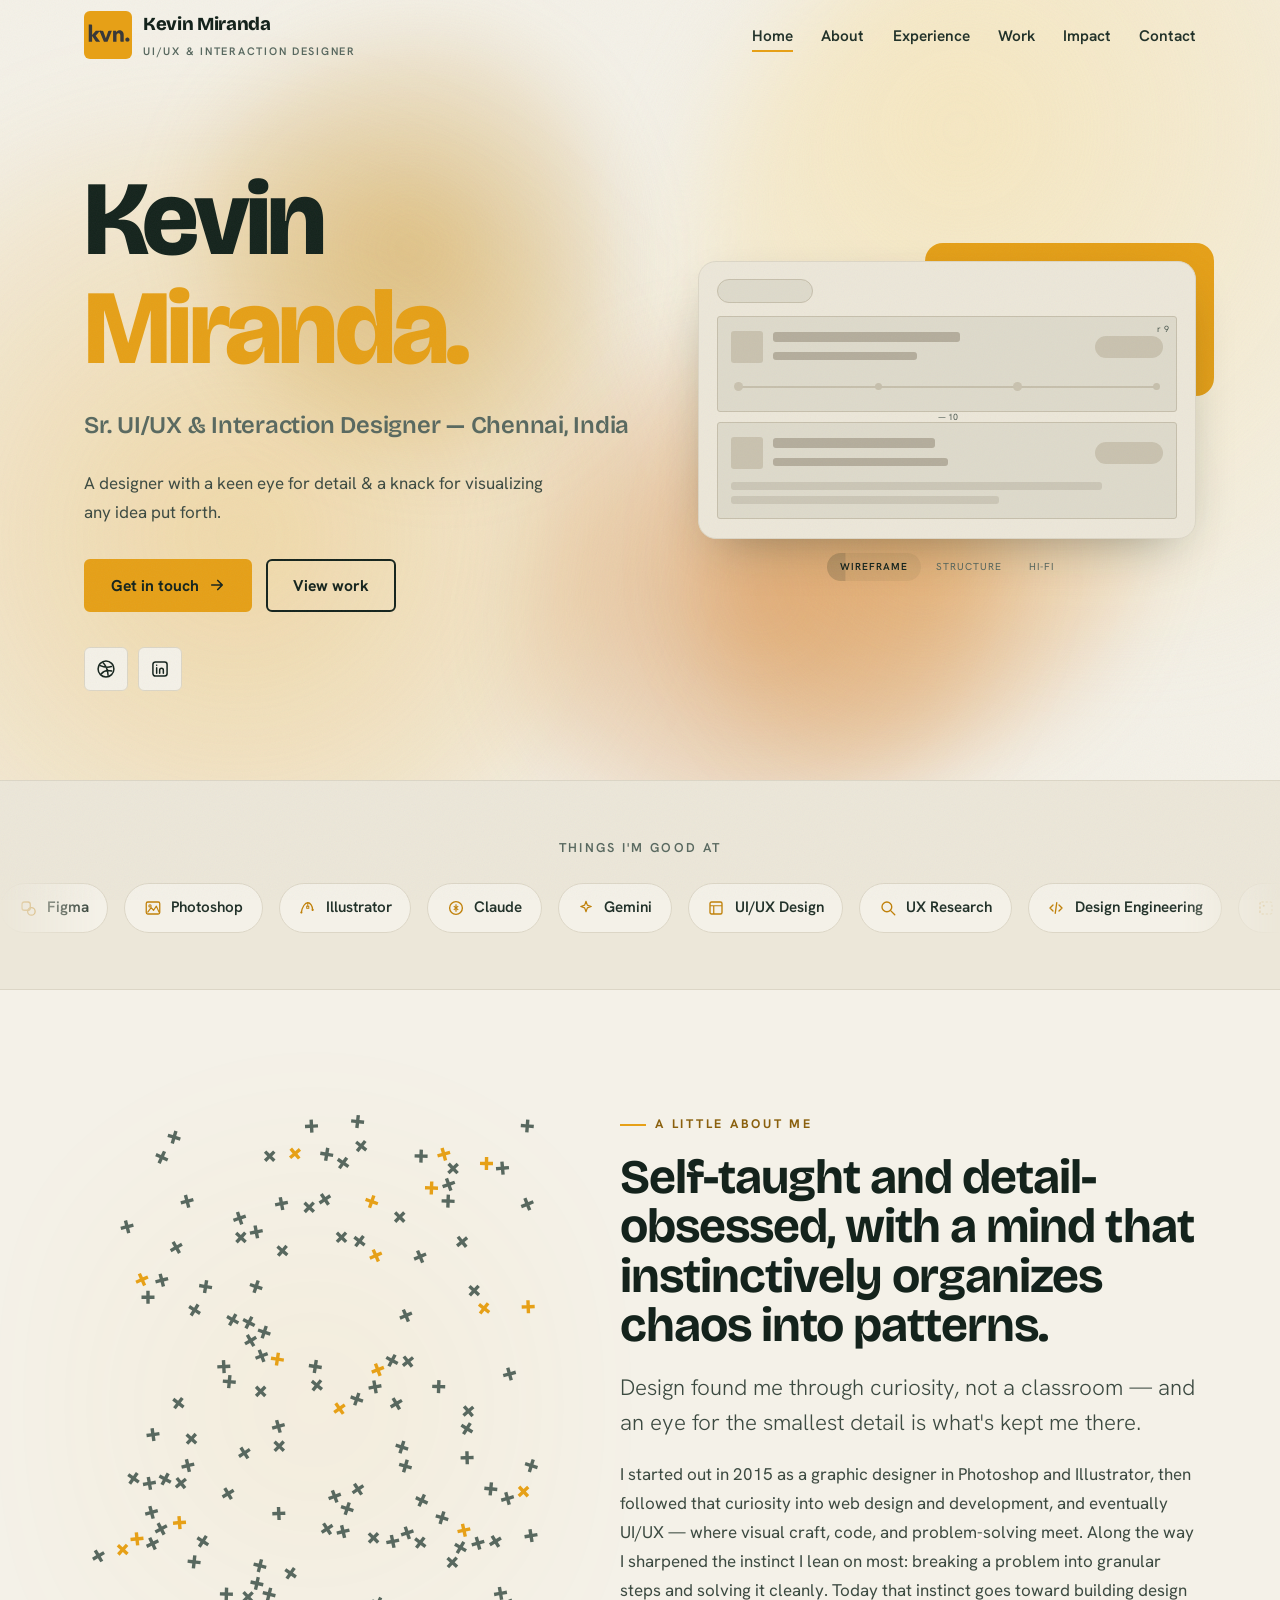
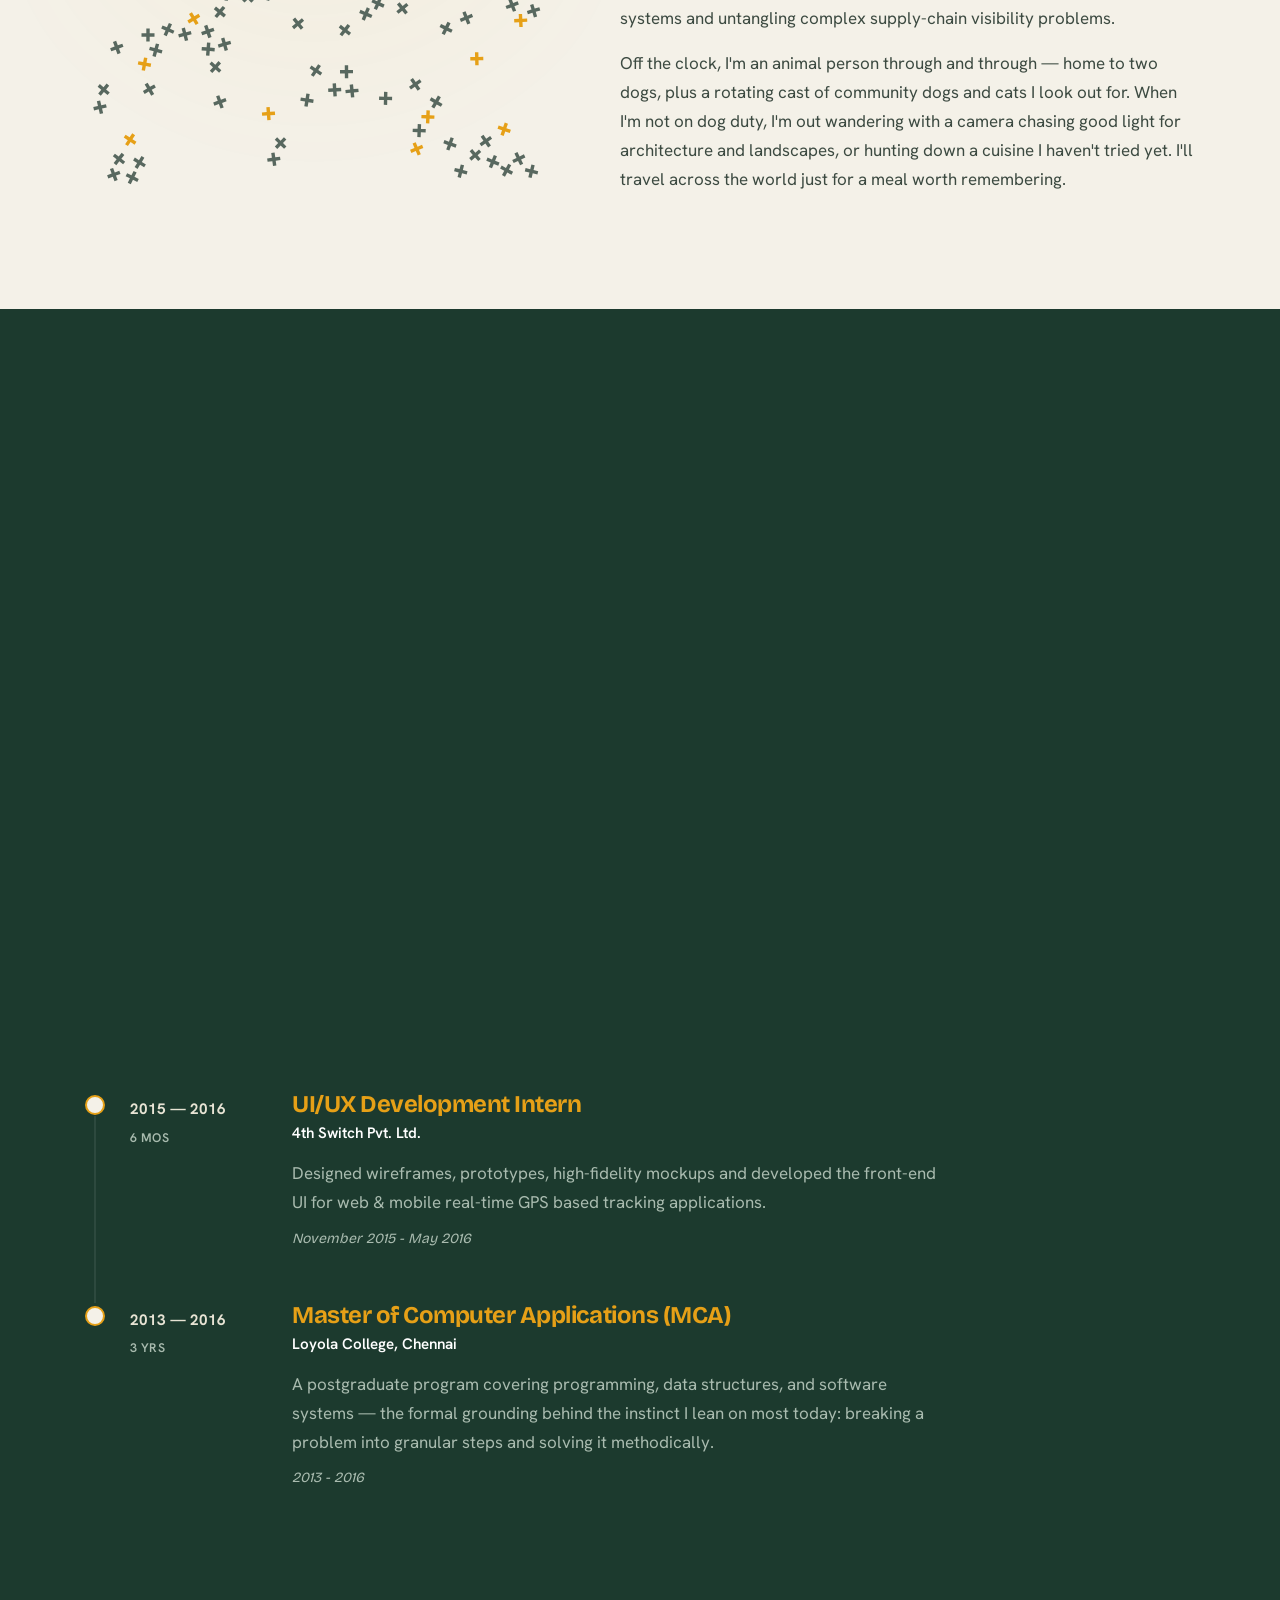
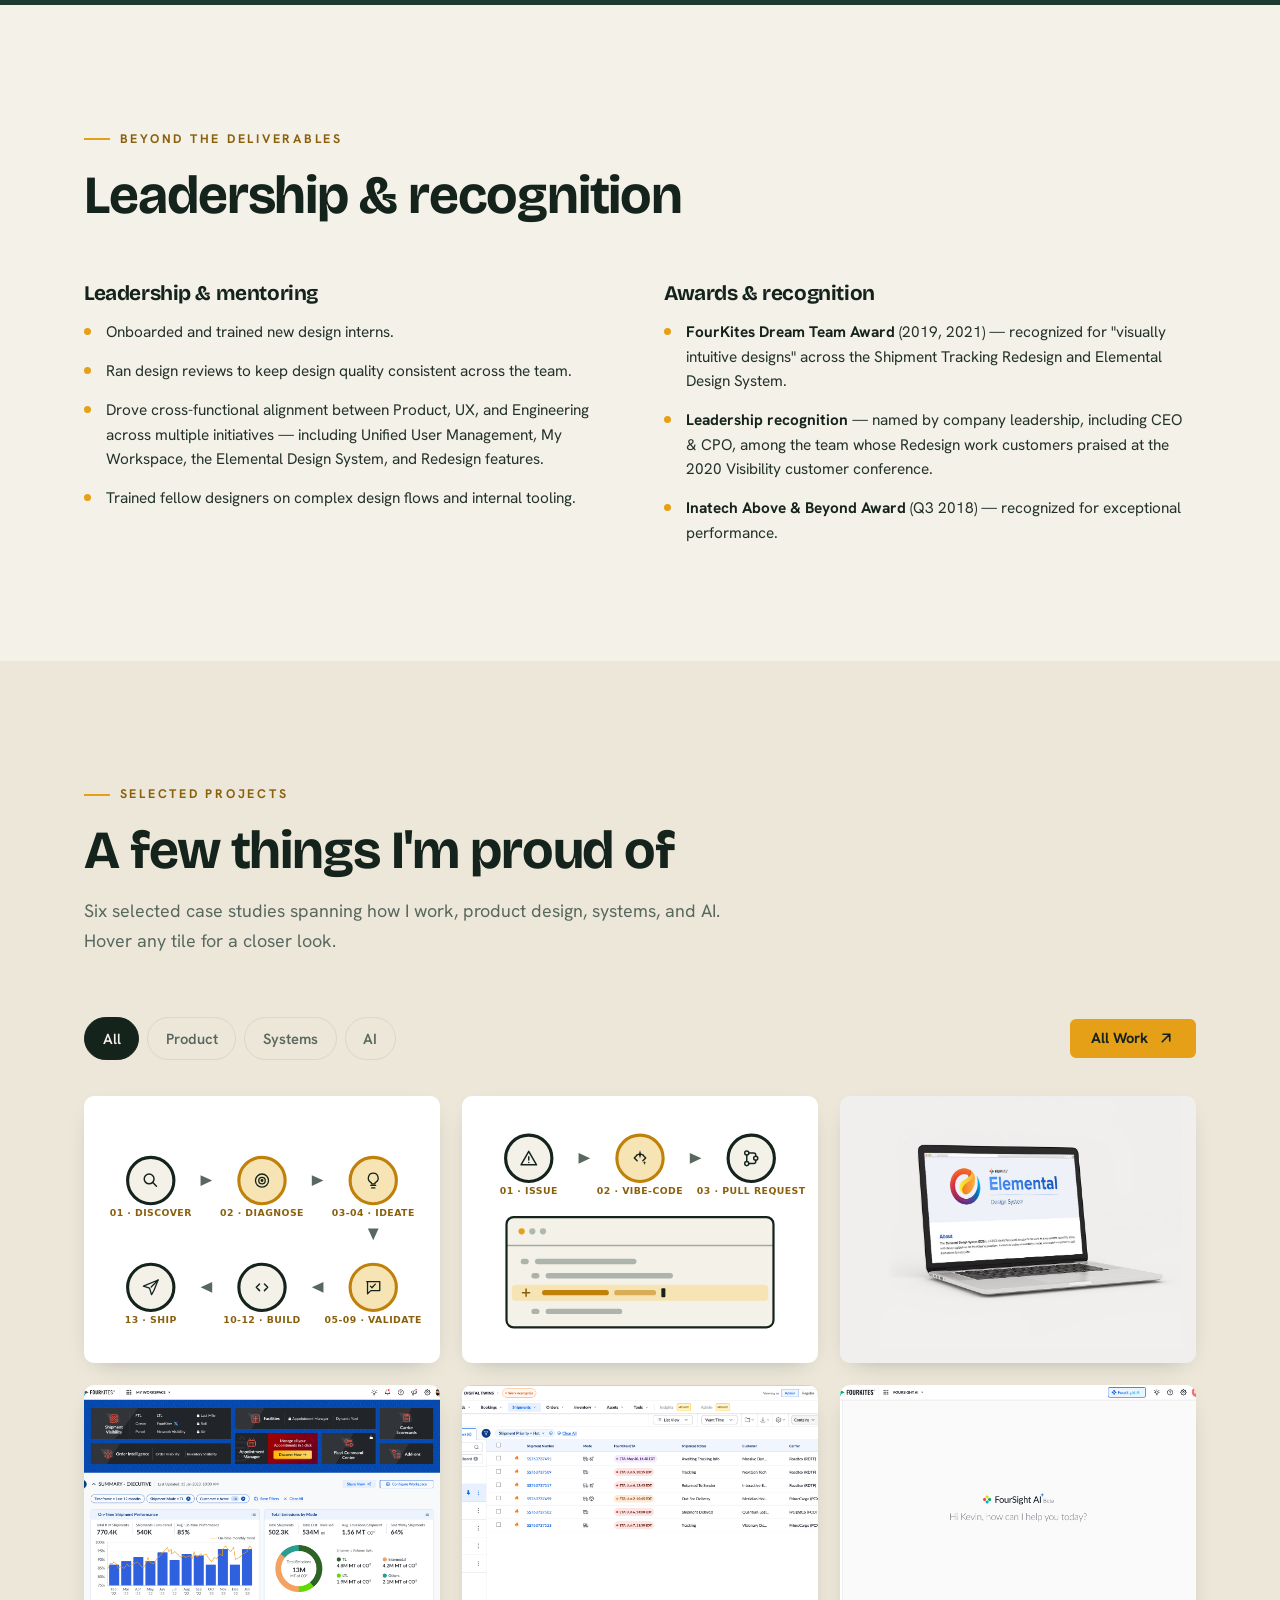
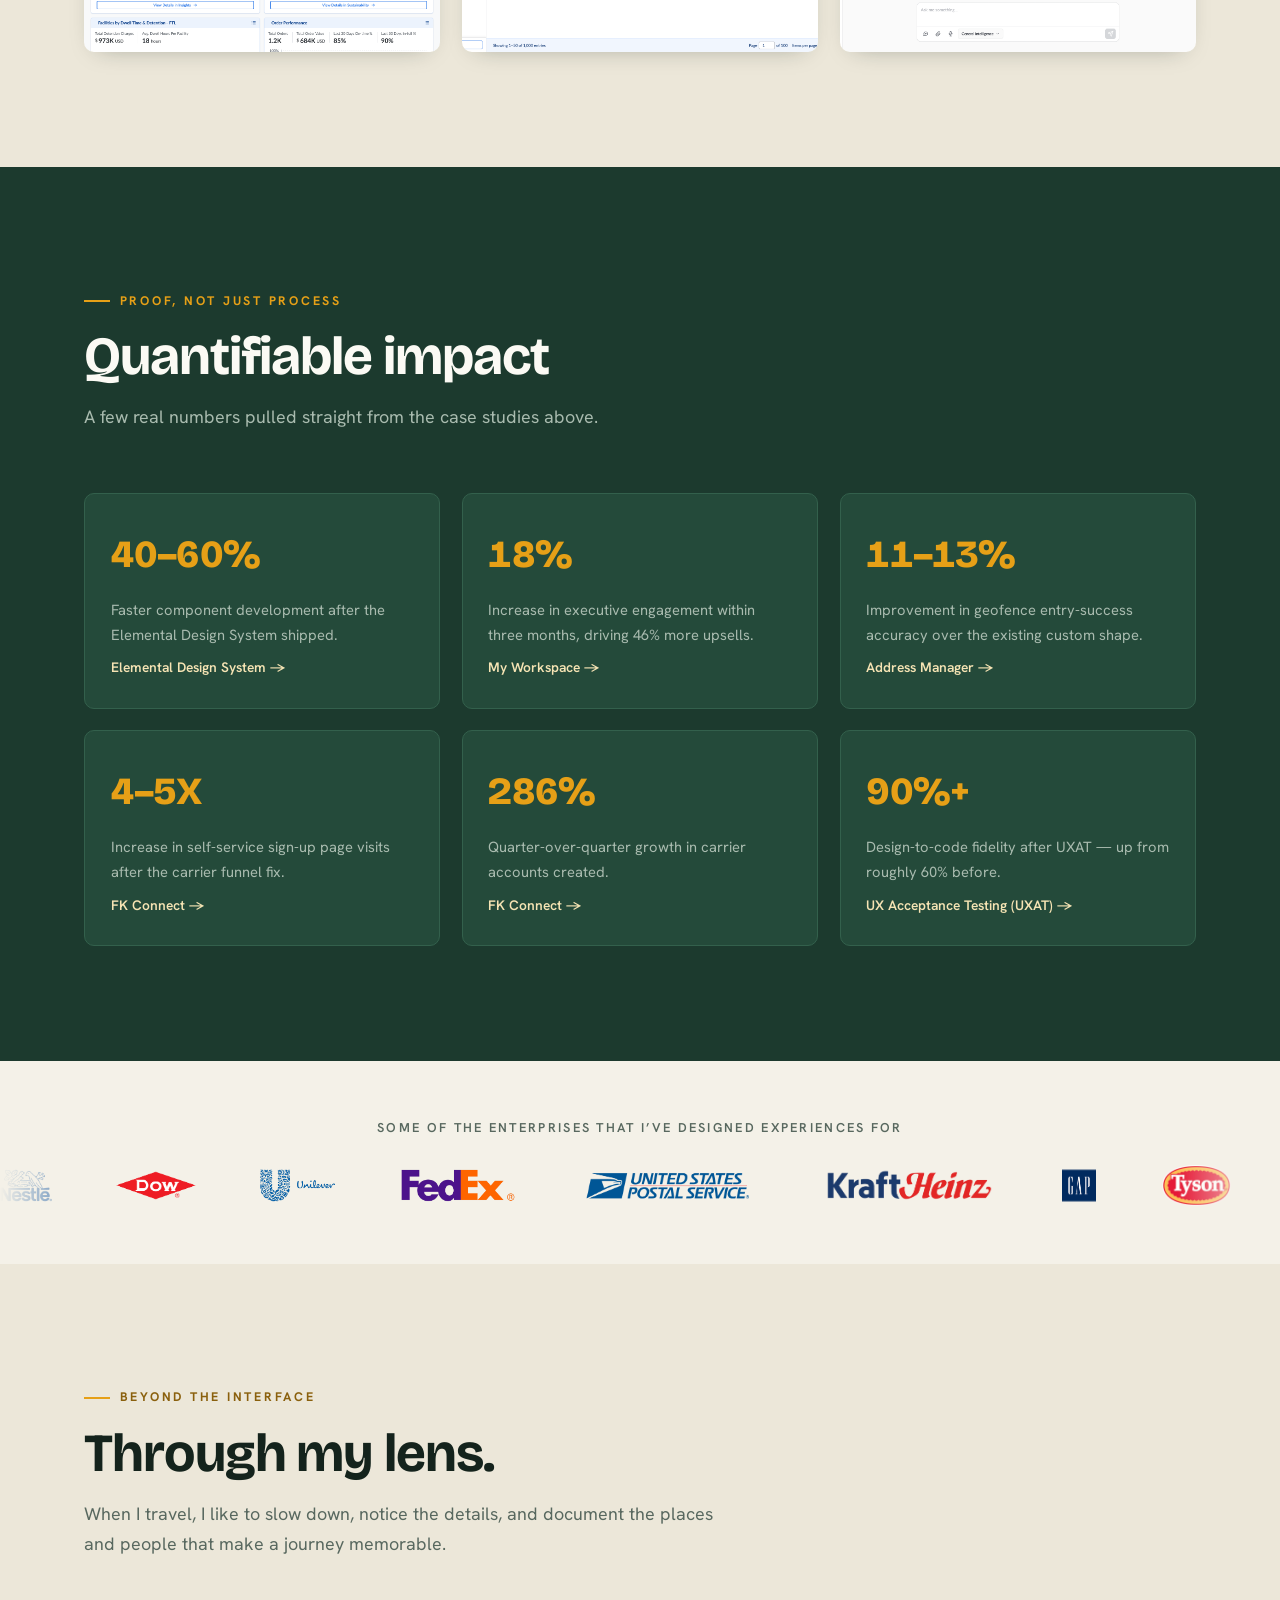
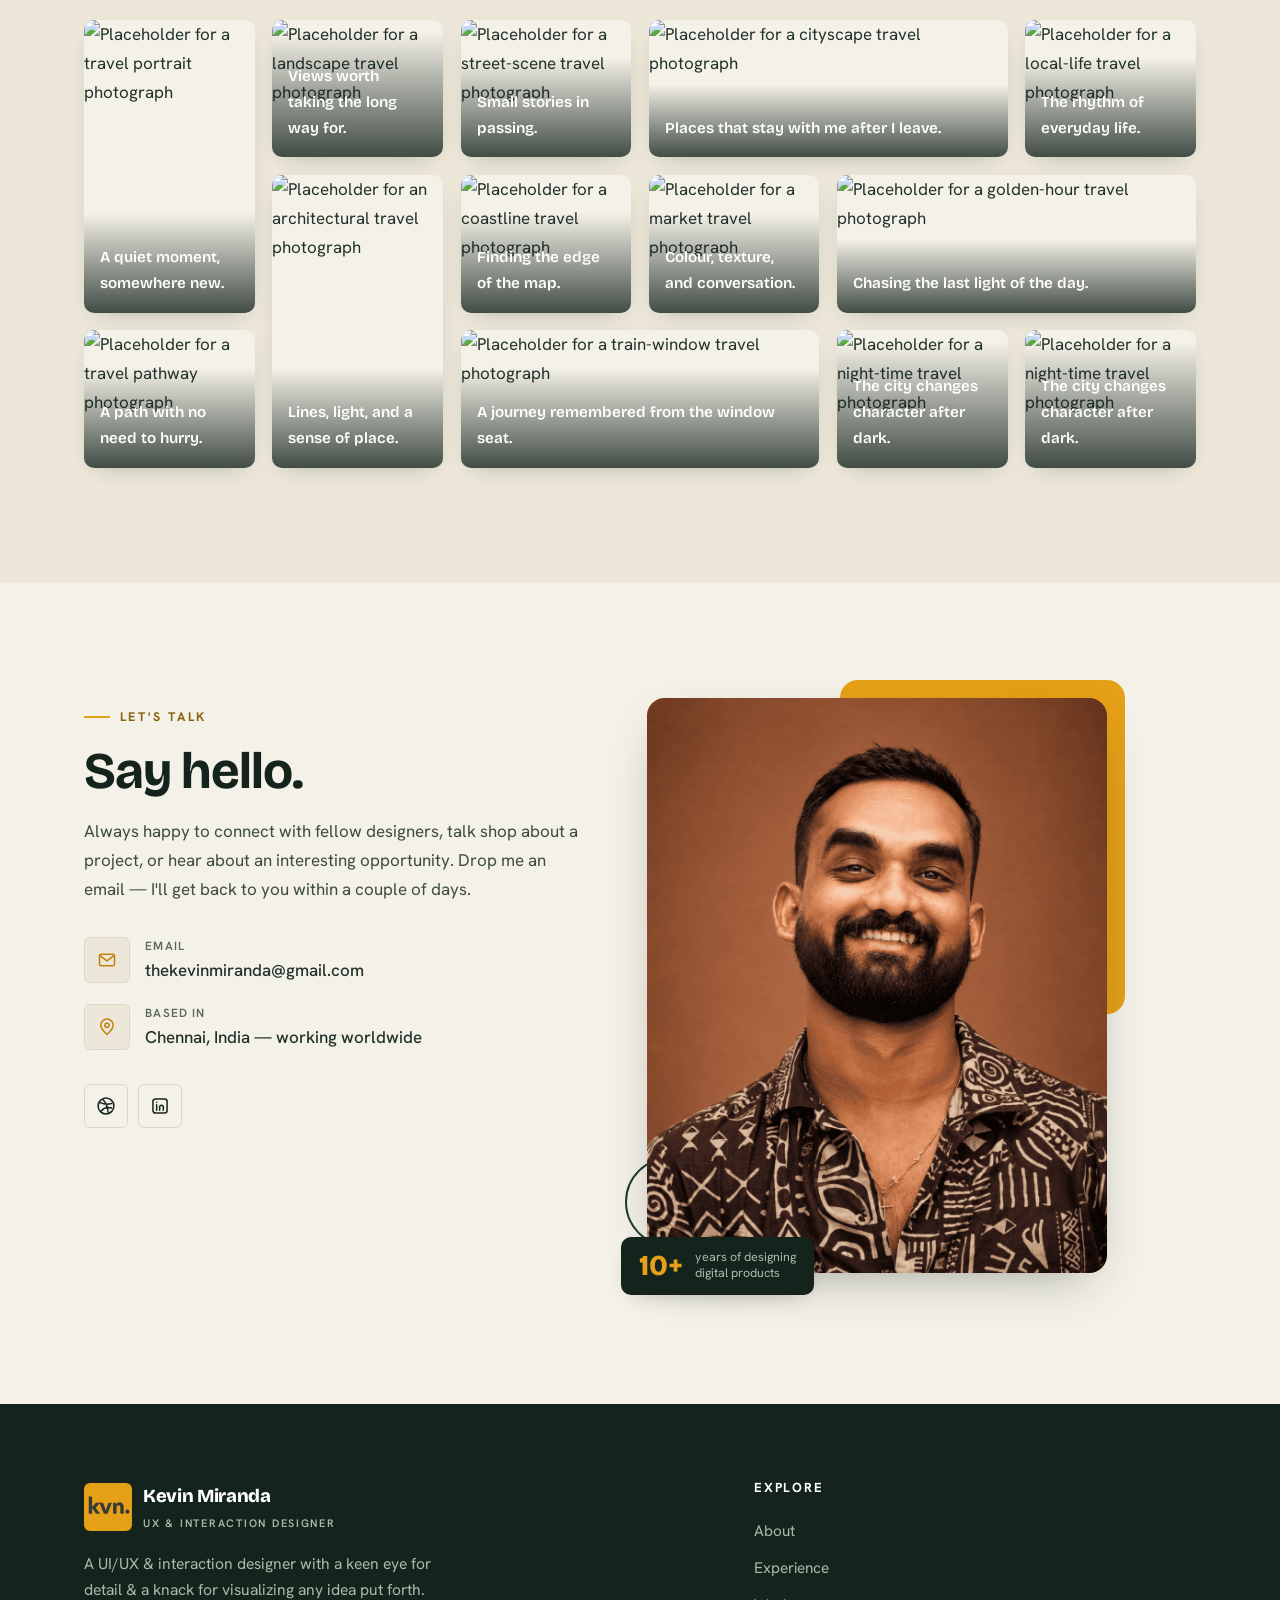
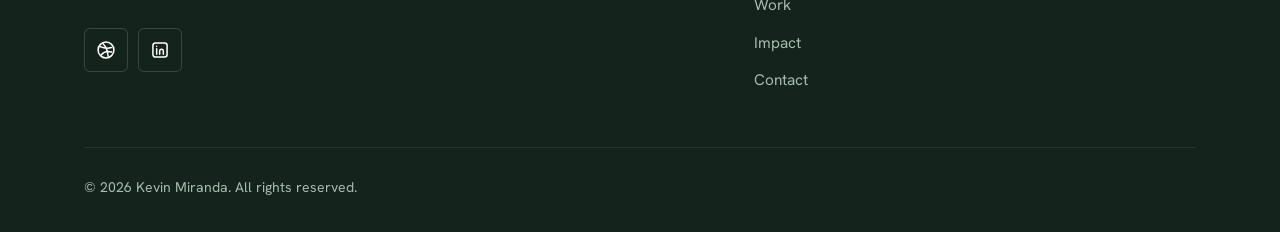
==== commit 3b309693: "Add GSAP motion layer, restructure case studies, fix mobile layout and SEO CONTENT & STRUCTURE - pro" ====
--- a/index.html
+++ b/index.html
@@ -370,7 +370,14 @@
 .wf-seg-label { position: relative; }
 
 @media (max-width: 991px) {
-  .wf-figure { justify-self: start; margin-top: 1rem; grid-row: 1; max-width: 440px; }
+  /* Single column below 991px. NO grid-row here on purpose: the figure must
+     fall in DOM order, which puts the copy first. `grid-row: 1` used to pin
+     the wireframe to the top of the stack, so on a phone the first thing you
+     saw was a UI mockup rather than whose portfolio it is.
+
+     No margin-top either — .hero-grid's own `gap` already separates the two
+     rows, and the margin stacked on top of it. */
+  .wf-figure { justify-self: start; max-width: 440px; }
 }
 @media (prefers-reduced-motion: reduce) {
   .wf-card, .wf-avatar, .wf-avatar > span, .wf-pill, .wf-pill .t,
@@ -388,9 +395,25 @@
               bounces, elastic equal-mass collisions resolved
               through a spatial hash. No damping, so the system
               holds its energy and never settles on its own.
+              Each mark also tumbles, faster the harder it was hit.
      order    each body becomes a damped harmonic oscillator
               pulled to its lattice site. Stiffness is jittered
-              per particle so they don't arrive in lockstep.
+              per particle so they don't arrive in lockstep. Spin
+              bleeds off and the angle is drawn to the nearest
+              quarter-turn, so every mark lands upright.
+
+   Marks are plus signs, not dots, so the resolved state reads as
+   grid intersections. Two colours, fixed for the whole loop: the
+   gold ones are gold while they tumble, so what the settle reveals
+   is WHERE they were always heading — clean diagonals — rather
+   than a recolour on arrival.
+
+   Once ordered, the cursor rotates and darkens whatever it passes
+   over, and holds the pattern together for as long as it stays on
+   the figure. NOTE: a plus is 4-fold symmetric, so only a 45deg
+   offset is visible at rest — any multiple of 90 is
+   indistinguishable from upright, which is why the hover rotation
+   travels 135deg to land on a visible 45.
 
    It then holds, releases with a radial impulse, and repeats.
 
@@ -431,20 +454,27 @@
 }
 .chaos-svg { position: relative; z-index: 1; inset: 0; width: 100%; height: 100%; display: block; }
 
-/* position is set frame-by-frame, so only appearance transitions here */
-.chaos-node { transition: fill 640ms var(--e), r 640ms var(--e), stroke-width 640ms var(--e); }
-/* accent dots glow once lit — cheap drop-shadow keyed off the JS-driven
-   stroke-width, no extra class or filter defs needed */
-.chaos-node[stroke-width="2"] { filter: drop-shadow(0 0 4px rgba(255, 218, 52, .6)); }
-
-.chaos-link {
-  stroke: var(--forest);
-  stroke-width: 1;
-  opacity: 0;
-  transition: opacity 680ms var(--e);
-  transition-delay: calc(var(--i) * 20ms);
-}
-.chaos-stage.is-ordered .chaos-link { opacity: .11; }
+/* Each mark is a plus, not a dot. ALL of its visual state — position,
+   rotation, scale and fill — is written per frame by the sim's render(), so
+   there are deliberately no transitions here: a transition on any of those
+   would fight a value that changes every 16ms.
+
+   Appearance is animated by tweening the particle's plain JS model and
+   letting render() pick the values up, never by animating the DOM node. That
+   keeps exactly one writer per attribute.
+
+   Deliberately NO will-change: there are ~130 of these, and the note on
+   .reveal in css/style.css records what happened last time this codebase
+   promoted a large set of elements — 51 compositor layers pinned forever.
+   These are SVG paths sharing one canvas; they do not need promoting. */
+
+/* Gold marks glow ONCE THEY HAVE LANDED. [data-lit] is set at settle, not at
+   build, so during the chaos phase the gold plusses tumble un-glowed and the
+   glow becomes the arrival cue. Roughly 19 filter regions at diagonal
+   density, which is affordable; if the diagonal is ever made denser than
+   about 1-in-4, drop this — SVG drop-shadow is per-element and does not
+   batch. */
+.chaos-node[data-lit="1"] { filter: drop-shadow(0 0 5px rgba(255, 218, 52, .55)); }
 
 @media (max-width: 991px) {
   /* single column — nothing to match, so fall back to a square */
@@ -454,13 +484,48 @@
 }
 @media (max-width: 480px) {
   .chaos-figure { max-width: 100%; }
-}
+
+  /* THE mobile horizontal-overflow fix.
+
+     .chaos-stage::before is the ambient glow, positioned `inset: -12%` so it
+     bleeds softly past the panel. Percentage insets resolve against the
+     stage's width, and the rule above removes the 380px cap — so on a phone
+     the stage becomes full-width and that -12% turns into a real ~22px of
+     document overflow on the right (measured: +18px at 360w, +22px at 390w,
+     +33px at 480w).
+
+     Nothing clipped it: `overflow-x: hidden` is set on `body` only, and body
+     overflow is not propagated to the viewport, so <html> kept growing. The
+     visible symptom was a strip of page background down the right edge of
+     EVERY section, because the document was wider than the viewport.
+
+     Clipping at the stage is invisible: the gradient reaches full
+     transparency at 68% of its radius, well inside this box, so there is no
+     hard edge to see. Scoped to <=480px on purpose — above that the stage is
+     capped at 380px, the bleed lands inside the viewport, and the soft
+     overhang is worth keeping. */
+  .chaos-stage { overflow: hidden; }
+}
+/* When GSAP is present it drives node appearance and link drawing directly,
+   so the CSS transitions above must stand down — otherwise every value GSAP
+   writes each frame would ALSO be transitioned, smearing the animation and
+   making the stagger look mushy. The class is added by the figure's script
+   only after it confirms window.gsap exists, so without GSAP the CSS
+   transitions above remain the (perfectly good) fallback. */
+.chaos-stage.is-gsap .chaos-node { transition: none; }
+
 @media (prefers-reduced-motion: reduce) {
-  .chaos-node, .chaos-link { transition: none; }
+  .chaos-node { transition: none; }
   .chaos-stage::before { animation: none; }
 }
 </style>
-<noscript><style>.reveal { opacity: 1 !important; transform: none !important; }</style></noscript>
+<noscript><style>
+  .reveal { opacity: 1 !important; transform: none !important; }
+  /* Without JS the hero name never gets .is-visible, so "Miranda." would sit
+     in its outline state forever — a transparent fill means the glyph
+     interior is literally the page background. Land it filled. */
+  .hero h1 .accent .l { color: var(--marigold) !important; -webkit-text-stroke-color: transparent !important; }
+</style></noscript>
 </head>
 <body>
 
@@ -500,7 +565,12 @@
     <div class="wrap hero-grid">
       <div class="hero-copy">
         <!-- <span class="hero-badge reveal"><span class="dot" aria-hidden="true"></span> Available for projects — Autumn 2026</span> -->
-        <h1 id="hero-name" class="reveal" data-delay="1">Kevin<br><span class="accent">Miranda.</span></h1>
+        <!-- "Miranda." is split per character so the outline can fill one letter at
+             a time. aria-label carries the real text, so the h1 still announces
+             "Kevin Miranda" rather than being spelled out span by span. The spans
+             stay `inline` (never inline-block) so splitting adds no layout of its
+             own — only `color` and the stroke colour ever change. -->
+        <h1 id="hero-name" class="reveal" data-delay="1" aria-label="Kevin Miranda">Kevin<br><span class="accent"><span class="l" style="--i:0">M</span><span class="l" style="--i:1">i</span><span class="l" style="--i:2">r</span><span class="l" style="--i:3">a</span><span class="l" style="--i:4">n</span><span class="l" style="--i:5">d</span><span class="l" style="--i:6">a</span><span class="l" style="--i:7">.</span></span></h1>
         <p class="role reveal" data-delay="2">Sr. UI/UX &amp; Interaction Designer — Chennai, India</p>
         <p class="intro reveal" data-delay="2">A designer with a keen eye for detail &amp; a knack for visualizing any idea put forth.</p>
 
@@ -522,7 +592,12 @@
         </ul>
       </div>
 
-      <figure class="wf-figure reveal" data-delay="2" data-stage="0" id="wfFig">
+      <!-- No .reveal here on purpose: js/motion.js owns this element's entrance AND
+           its scroll parallax. Two systems writing `transform` to the same node
+           fight (.reveal.is-visible sets transform:none, GSAP writes inline), and
+           the inline style wins, silently killing the entrance. If GSAP is absent
+           the figure simply renders in place, unanimated. -->
+      <figure class="wf-figure" data-stage="0" id="wfFig">
         <div class="wf" id="wf">
 
           <div class="wf-toolbar">
@@ -653,8 +728,7 @@
       <figure class="chaos-figure reveal" aria-hidden="true">
         <div class="chaos-stage" id="chaosStage">
           <svg class="chaos-svg" role="img"
-               aria-label="A looping animation: scattered points colliding freely, then resolving into an ordered lattice.">
-            <g id="chaosLinks"></g>
+               aria-label="A looping animation: scattered plus-shaped marks tumbling and colliding freely, then settling upright into an ordered grid.">
             <g id="chaosNodes"></g>
           </svg>
         </div>
@@ -685,7 +759,7 @@
             <div class="tl-content">
               <h3>Senior Interaction Designer</h3>
               <p class="tl-meta"><a href="https://www.fourkites.com/" target="_blank" rel="noopener">FourKites India Pvt. Ltd.</a></p>
-              <p>Led UI/UX across FourKites' core tracking redesign, the Elemental Design System, My Workspace, and FourSight AI — plus redesigns of Address Manager, Global Map View, and Unified User Management, and many others.</p>
+              <p>Led UI/UX across the core tracking redesign, the Elemental Design System, My Workspace, and FourSight AI — plus redesigns of Address Manager, Global Map View, and Unified User Management, and many others.</p>
               <p class="tl-range">September 2019 - Present</p>
             </div>
           </div>
@@ -755,8 +829,8 @@
         <div class="lead-col reveal" data-delay="1">
           <h3>Awards &amp; recognition</h3>
           <ul>
-            <li><strong>FourKites Dream Team Award</strong> (2019, 2021) — recognized for "visually intuitive designs" across the FourKites Redesign and Elemental Design System.</li>
-            <li><strong>Leadership recognition</strong> — named by FourKites leadership, including CEO & CPO, among the team whose Redesign work customers praised at the 2020 Visibility customer conference.</li>
+            <li><strong>FourKites Dream Team Award</strong> (2019, 2021) — recognized for "visually intuitive designs" across the Shipment Tracking Redesign and Elemental Design System.</li>
+            <li><strong>Leadership recognition</strong> — named by company leadership, including CEO & CPO, among the team whose Redesign work customers praised at the 2020 Visibility customer conference.</li>
             <li><strong>Inatech Above &amp; Beyond Award</strong> (Q3 2018) — recognized for exceptional performance.</li>
           </ul>
         </div>
@@ -770,7 +844,7 @@
       <div class="section-head reveal">
         <span class="eyebrow">Selected projects</span>
         <h2 id="projects-h">A few things I'm proud of</h2>
-        <p>Six flagship case studies from my time at FourKites, spanning product design, systems, and AI. Hover any tile for a closer look.</p>
+        <p>Six selected case studies spanning how I work, product design, systems, and AI. Hover any tile for a closer look.</p>
       </div>
 
       <div class="filter-bar reveal" role="group" aria-label="Filter work by category">
@@ -787,64 +861,64 @@
       </div>
 
       <div class="work-grid">
-        <article class="work-card reveal" data-cat="systems">
-          <img src="projects/eds/eds-cover.jpg" alt="Elemental Design System — FourKites' company-wide design system" width="800" height="600">
+        <article class="work-card reveal" data-cat="ai">
+          <img loading="lazy" src="img/p13.svg" alt="A six-phase design process flow, from Discover through Ship, shown pre-AI and AI-assisted." width="800" height="600">
           <div class="work-overlay">
             <span class="arrow" aria-hidden="true"><svg viewBox="0 0 24 24" fill="none"><path d="M7 17 17 7M17 7H8M17 7v9" stroke="currentColor" stroke-width="2.4" stroke-linecap="round" stroke-linejoin="round"/></svg></span>
-            <h3 class="cat">Systems · Design System</h3>
-            <span class="name">Elemental Design System</span>
+            <h3 class="cat">Design Process</h3>
+            <span class="name">Practice · How I Work</span>
           </div>
-          <a href="projects.html#p1" aria-label="View full case study on Work page"></a>
+          <a href="projects.html#p12" aria-label="View the Design Process case study"></a>
         </article>
 
-        <article class="work-card reveal" data-cat="product" data-delay="1">
-          <img src="projects/workspace/workspace-exec-preview.png" alt="My Workspace — FourKites customer landing page dashboard" width="800" height="600">
+        <article class="work-card reveal" data-cat="ai" data-delay="1">
+          <img loading="lazy" src="img/p11.svg" alt="A three-step flow from reported issue to AI-assisted build to pull request, above a code editor window." width="800" height="600">
           <div class="work-overlay">
             <span class="arrow" aria-hidden="true"><svg viewBox="0 0 24 24" fill="none"><path d="M7 17 17 7M17 7H8M17 7v9" stroke="currentColor" stroke-width="2.4" stroke-linecap="round" stroke-linejoin="round"/></svg></span>
-            <h3 class="cat">Product · Dashboard</h3>
-            <span class="name">My Workspace</span>
+            <h3 class="cat">Vibe Coding</h3>
+            <span class="name">Practice · AI-Assisted Build</span>
           </div>
-          <a href="projects.html#p2" aria-label="View full case study on Work page"></a>
+          <a href="projects.html#p11" aria-label="View the Vibe Coding case study"></a>
         </article>
 
-        <article class="work-card reveal" data-cat="product" data-delay="2">
-          <img src="projects/redesign/saved-views.png" alt="FourKites Redesign — core shipment-tracking experience" width="800" height="600">
+        <article class="work-card reveal" data-cat="systems" data-delay="2">
+          <img loading="lazy" src="projects/eds/eds-cover.jpg" alt="A design system component library of colors, typography, buttons and form controls." width="800" height="600">
           <div class="work-overlay">
             <span class="arrow" aria-hidden="true"><svg viewBox="0 0 24 24" fill="none"><path d="M7 17 17 7M17 7H8M17 7v9" stroke="currentColor" stroke-width="2.4" stroke-linecap="round" stroke-linejoin="round"/></svg></span>
-            <h3 class="cat">Product · Redesign</h3>
-            <span class="name">FourKites Redesign</span>
+            <h3 class="cat">Design System</h3>
+            <span class="name">Systems · Platform-Wide</span>
           </div>
-          <a href="projects.html#p3" aria-label="View full case study on Work page"></a>
+          <a href="projects.html#p1" aria-label="View the Design System case study"></a>
         </article>
 
-        <article class="work-card reveal" data-cat="ai">
-          <img src="projects/foursight/foursight-home.png" alt="FourSight AI — FourKites' AI assistant experience" width="800" height="600">
+        <article class="work-card reveal" data-cat="product">
+          <img loading="lazy" src="projects/workspace/workspace-exec-preview.png" alt="A persona-based executive dashboard showing performance, risk and licensed-product widgets on one page." width="800" height="600">
           <div class="work-overlay">
             <span class="arrow" aria-hidden="true"><svg viewBox="0 0 24 24" fill="none"><path d="M7 17 17 7M17 7H8M17 7v9" stroke="currentColor" stroke-width="2.4" stroke-linecap="round" stroke-linejoin="round"/></svg></span>
-            <h3 class="cat">AI · Assistant</h3>
-            <span class="name">FourSight AI</span>
+            <h3 class="cat">Executive Dashboard</h3>
+            <span class="name">Product · Persona Dashboard</span>
           </div>
-          <a href="projects.html#p4" aria-label="View full case study on Work page"></a>
+          <a href="projects.html#p2" aria-label="View the Executive Dashboard case study"></a>
         </article>
 
-        <article class="work-card reveal" data-cat="ai" data-delay="1">
-          <img src="img/p13.svg" alt="My Design Process — a six-phase flow from Discover through Ship, pre-AI and AI-assisted" width="800" height="600">
+        <article class="work-card reveal" data-cat="product" data-delay="1">
+          <img loading="lazy" src="projects/redesign/saved-views.png" alt="A redesigned shipment tracking interface with saved filter and column views." width="800" height="600">
           <div class="work-overlay">
             <span class="arrow" aria-hidden="true"><svg viewBox="0 0 24 24" fill="none"><path d="M7 17 17 7M17 7H8M17 7v9" stroke="currentColor" stroke-width="2.4" stroke-linecap="round" stroke-linejoin="round"/></svg></span>
-            <h3 class="cat">Practice · Process</h3>
-            <span class="name">My Design Process</span>
+            <h3 class="cat">Tracking Redesign</h3>
+            <span class="name">Product · Core Experience</span>
           </div>
-          <a href="projects.html#p12" aria-label="View full case study on Work page"></a>
+          <a href="projects.html#p3" aria-label="View the Tracking Redesign case study"></a>
         </article>
 
-        <article class="work-card reveal" data-cat="systems" data-delay="2">
-          <img src="projects/ums/roles-list.png" alt="Unified User Management — unifying FourKites' per-product user systems" width="800" height="600">
+        <article class="work-card reveal" data-cat="ai" data-delay="2">
+          <img loading="lazy" src="projects/foursight/foursight-home.png" alt="A conversational analytics assistant answering a plain-language question with metrics and a chart." width="800" height="600">
           <div class="work-overlay">
             <span class="arrow" aria-hidden="true"><svg viewBox="0 0 24 24" fill="none"><path d="M7 17 17 7M17 7H8M17 7v9" stroke="currentColor" stroke-width="2.4" stroke-linecap="round" stroke-linejoin="round"/></svg></span>
-            <h3 class="cat">Systems · User Management</h3>
-            <span class="name">Unified User Management</span>
+            <h3 class="cat">AI Assistant</h3>
+            <span class="name">AI · Conversational Analytics</span>
           </div>
-          <a href="projects.html#p6" aria-label="View full case study on Work page"></a>
+          <a href="projects.html#p4" aria-label="View the AI Assistant case study"></a>
         </article>
       </div>
     </div>
@@ -878,17 +952,17 @@
         <div class="impact-card reveal">
           <div class="impact-num">4–5X</div>
           <p>Increase in self-service sign-up page visits after the carrier funnel fix.</p>
-          <a class="impact-link" href="projects.html#p7">FourKites Connect →</a>
+          <a class="impact-link" href="projects.html#p7">FK Connect →</a>
         </div>
         <div class="impact-card reveal" data-delay="1">
           <div class="impact-num">286%</div>
           <p>Quarter-over-quarter growth in carrier accounts created.</p>
-          <a class="impact-link" href="projects.html#p7">FourKites Connect →</a>
+          <a class="impact-link" href="projects.html#p7">FK Connect →</a>
         </div>
         <div class="impact-card reveal" data-delay="2">
           <div class="impact-num">90%+</div>
           <p>Design-to-code fidelity after UXAT — up from roughly 60% before.</p>
-          <a class="impact-link" href="projects.html#p14">UX Acceptance Testing (UXAT) →</a>
+          <a class="impact-link" href="projects.html#p13">UX Acceptance Testing (UXAT) →</a>
         </div>
       </div>
     </div>
@@ -1067,7 +1141,7 @@
 
       <figure class="about-figure reveal">
         <div class="frame">
-          <img src="img/kevin-profile.png" alt="Kevin Miranda presenting FourKites' visibility platform to attendees at the Visibility customer conference" width="460" height="575">
+          <img loading="lazy" src="img/kevin-profile.png" alt="Kevin Miranda presenting a supply chain visibility platform to attendees at a customer conference" width="460" height="575">
         </div>
         <div class="about-chip" aria-hidden="true">
           <span class="num">10+</span>
@@ -1084,7 +1158,7 @@
     <div class="footer-top">
       <div class="footer-brand">
         <a class="brand" href="#top" aria-label="Kevin Miranda — home">
-          <img src="img/logo.svg" alt="Kevin Miranda logo" width="48" height="48" style="border-radius: 6px;"/>
+          <img loading="lazy" src="img/logo.svg" alt="Kevin Miranda logo" width="48" height="48" style="border-radius: 6px;"/>
           <span>Kevin&nbsp;Miranda<small>UX &amp; Interaction Designer</small></span>
         </a>
         <p>A UI/UX &amp; interaction designer with a keen eye for detail &amp; a knack for visualizing any idea put forth.</p>
@@ -1113,7 +1187,7 @@
 <div class="lightbox" id="lightbox" role="dialog" aria-modal="true" aria-label="Image viewer" aria-hidden="true">
   <button class="lightbox-close" id="lightboxClose" type="button" aria-label="Close image viewer"><svg viewBox="0 0 24 24" fill="none" aria-hidden="true"><path d="m6 6 12 12M18 6 6 18" stroke="currentColor" stroke-width="2" stroke-linecap="round"/></svg></button>
   <button class="lightbox-nav lightbox-prev" id="lightboxPrev" type="button" aria-label="Previous image"><svg viewBox="0 0 24 24" fill="none" aria-hidden="true"><path d="m15 18-6-6 6-6" stroke="currentColor" stroke-width="2" stroke-linecap="round" stroke-linejoin="round"/></svg></button>
-  <figure class="lightbox-figure"><img class="lightbox-img" id="lightboxImg" src="" alt=""><figcaption class="lightbox-caption" id="lightboxCaption"></figcaption></figure>
+  <figure class="lightbox-figure"><img loading="lazy" class="lightbox-img" id="lightboxImg" src="" alt=""><figcaption class="lightbox-caption" id="lightboxCaption"></figcaption></figure>
   <button class="lightbox-nav lightbox-next" id="lightboxNext" type="button" aria-label="Next image"><svg viewBox="0 0 24 24" fill="none" aria-hidden="true"><path d="m9 18 6-6-6-6" stroke="currentColor" stroke-width="2" stroke-linecap="round" stroke-linejoin="round"/></svg></button>
 </div>
 
@@ -1122,6 +1196,14 @@
 <script src="js/main.js"></script>
 <script src="js/vendor/bootstrap.bundle.min.js"></script>
 <script src="js/lightbox.js"></script>
+
+<!-- Optional motion layer. GSAP is loaded AFTER main.js and without defer so
+     that a blocked or slow CDN can never hold up the core experience — if
+     these two fetches fail, js/motion.js simply returns and the site behaves
+     exactly as it did before. Nothing below is load-bearing. -->
+<script src="https://cdnjs.cloudflare.com/ajax/libs/gsap/3.15.0/gsap.min.js" crossorigin="anonymous"></script>
+<script src="https://cdnjs.cloudflare.com/ajax/libs/gsap/3.15.0/ScrollTrigger.min.js" crossorigin="anonymous"></script>
+<script src="js/motion.js"></script>
 <script>
 (function () {
   var fig    = document.getElementById('wfFig');
@@ -1261,7 +1343,6 @@
   if (!stage) return;
   var svg     = stage.querySelector('.chaos-svg');
   var nodesEl = document.getElementById('chaosNodes');
-  var linksEl = document.getElementById('chaosLinks');
 
   /* The figure now stretches to the height of the copy beside it, so the
      lattice can't be a fixed 8x8. Both the viewBox and the dot count are
@@ -1274,8 +1355,35 @@
 
   var W = 0, H = 0, COLS = 0, ROWS = 0, stepX = 0, stepY = 0;
 
-  var R_DOT = 3.4, R_ACC = 6.4;
-  var ACC_STAGGER = 90; // ms between each accent dot lighting up in sequence
+  /* Plus geometry, drawn once as a <path> centred on the origin so the sim
+     can place it purely with transform. ARM is half the overall span, BAR
+     half the stroke thickness. */
+  /* Span is 2*ARM. Keep it under COLLIDE_R * 2 (16) or marks will visibly
+     overlap during chaos, since collision keeps centres 16 apart. */
+  var ARM = 6.5, BAR = 1.7;
+  var PLUS_D = 'M' + -BAR + ' ' + -ARM + 'H' + BAR + 'V' + -BAR + 'H' + ARM +
+               'V' + BAR + 'H' + BAR + 'V' + ARM + 'H' + -BAR + 'V' + BAR +
+               'H' + -ARM + 'V' + -BAR + 'H' + -BAR + 'Z';
+
+  /* Gold marks tumble at the same size as everything else during chaos and
+     only grow once they have landed, so the size change reads as "this one
+     found its place" rather than as a permanent difference. */
+  var S_DOT = 1, S_ACC = 1.55;
+  /* 45deg is the ONLY rotation that reads on a plus. A plus is 4-fold
+     symmetric, so 90/180/270 are visually identical to 0 — the reference
+     demo's `--grade * 90deg` only ever shows during its transition, never at
+     rest. Ours holds the offset while the cursor is near, so it must be 45. */
+  /* 135 = 90 + 45. A plus is 4-fold symmetric, so it comes to REST looking
+     like 45deg (the only distinguishable angle) but travels three times as
+     far to get there, which is what makes the rotation actually read. Going
+     to a bare 45 was too subtle; add 90 per extra turn you want to see. */
+  var HOVER_ROT = 135, HOVER_R = 92;
+  /* Per-mark delay in the light-up sweep, and the total budget it must fit
+     inside. With half the grid now gold, a flat 90ms each would take ~6s to
+     sweep 66 marks — longer than HOLD_MS, so the pattern would break apart
+     before the sweep finished and the cursor would never arm. The effective
+     stagger is derived from this budget at runtime instead. */
+  var ACC_STAGGER = 90, ACC_SWEEP_MS = 1800;
   var COLLIDE_R = 8, WALL = 10;
   var SPEED_MIN = 26, SPEED_MAX = 58;
   var CHAOS_MS = 4200, HOLD_MS = 5200;
@@ -1285,10 +1393,22 @@
                                    // dots can't tunnel through each other
   var POINTER_R = 70, POINTER_FORCE = 2200; // desktop cursor repulsion
 
-  var SAGE = '#58685F', GOLD = '#E6A017', GOLD_LIGHT = '#FFDA34';
+  var SAGE = '#58685F', GOLD = '#E6A017';
+  var SAGE_RGB = [88, 104, 95], GOLD_RGB = [230, 160, 23];
+  /* Hover DARKENS rather than brightens, and each family darkens into its
+     own colour — grey marks toward ink, gold marks toward the dark gold that
+     still meets contrast on paper. Both are existing palette tokens
+     (--ink and --marigold-text), so the figure stays inside the system. */
+  var SAGE_DARK = [20, 35, 28], GOLD_DARK = [138, 96, 13];
+
+  /* Optional GSAP enhancement layer. Everything below degrades: if the CDN
+     is blocked, G stays null and the original setTimeout/CSS-transition
+     paths run exactly as before. The physics itself never depends on GSAP. */
+  var G = window.gsap || null;
 
   var pts = [];
   var state = 'chaos', stateAt = 0, raf = null, last = 0, onScreen = false;
+  var hoverArmed = false;   // cursor response is ordered-state only
   var reduced = window.matchMedia('(prefers-reduced-motion: reduce)').matches;
   var canHover = window.matchMedia('(hover: hover) and (pointer: fine)').matches;
   var pointer = { x: -9999, y: -9999, active: false };
@@ -1299,41 +1419,41 @@
   /* ------------------------------------------------------- layout --- */
   function build() {
     while (nodesEl.firstChild) nodesEl.removeChild(nodesEl.firstChild);
-    while (linksEl.firstChild) linksEl.removeChild(linksEl.firstChild);
     pts = [];
 
     for (var r = 0; r < ROWS; r++) {
       for (var c = 0; c < COLS; c++) {
-        // accents fall on diagonals, so the resolved state reads as a
-        // deliberate pattern rather than a plain grid
+        /* Gold marks fall on diagonals. Derived from the lattice coordinates,
+           so a mark always returns to the same site and the diagonals come
+           back identically every cycle. */
         var acc = (r + c) % 7 === 2;
-        var el = document.createElementNS('http://www.w3.org/2000/svg', 'circle');
+        var el = document.createElementNS('http://www.w3.org/2000/svg', 'path');
         el.setAttribute('class', 'chaos-node');
-        el.setAttribute('r', R_DOT);
+        el.setAttribute('d', PLUS_D);
         el.setAttribute('fill', SAGE);
-        if (acc) el.setAttribute('stroke', GOLD_LIGHT);
         nodesEl.appendChild(el);
         pts.push({
           tx: gx(c), ty: gy(r),
           x: gx(c), y: gy(r), vx: 0, vy: 0,
           acc: acc,
           k: K * (0.92 + Math.random() * 0.16),   // per-particle stiffness
+          /* Visual model. render() is the only writer to the DOM; anything
+             that wants to animate appearance tweens THESE numbers instead,
+             so there is never more than one writer per attribute. */
+          rot: Math.random() * 360,
+          spin: (Math.random() - 0.5) * 260,  // deg/sec while tumbling
+          scale: S_DOT,
+          near: 0,                            // 0..1 cursor proximity
+          lit: false,
+          _t: '', _f: '',                     // last written transform / fill
           el: el
         });
       }
     }
 
-    var li = 0;
-    function line(x1, y1, x2, y2) {
-      var el = document.createElementNS('http://www.w3.org/2000/svg', 'line');
-      el.setAttribute('x1', x1); el.setAttribute('y1', y1);
-      el.setAttribute('x2', x2); el.setAttribute('y2', y2);
-      el.setAttribute('class', 'chaos-link');
-      el.style.setProperty('--i', li++);
-      linksEl.appendChild(el);
-    }
-    for (var i = 0; i < ROWS; i++) line(gx(0), gy(i), gx(COLS - 1), gy(i));
-    for (var j = 0; j < COLS; j++) line(gx(j), gy(0), gx(j), gy(ROWS - 1));
+    /* Lattice lines removed: a grid of plus marks already reads as the
+       intersections of a grid, so drawing the lines as well was redundant
+       and cluttered the resolved state. */
   }
 
   function measure() {
@@ -1357,20 +1477,47 @@
   }
 
   /* --------------------------------------------------- appearance --- */
+  /* dim/light only touch the MODEL. render() is the sole DOM writer. */
   function dim(p) {
-    p.el.setAttribute('r', R_DOT);
-    p.el.setAttribute('fill', SAGE);
-    if (p.acc) p.el.setAttribute('stroke-width', '0');
+    p.scale = S_DOT;
+    p.lit = false;
+    if (p.el.getAttribute('data-lit')) p.el.removeAttribute('data-lit');
   }
   function light(p) {
-    p.el.setAttribute('r', p.acc ? R_ACC : R_DOT);
-    p.el.setAttribute('fill', p.acc ? GOLD : SAGE);
-    if (p.acc) p.el.setAttribute('stroke-width', '2');
-  }
+    p.scale = p.acc ? S_ACC : S_DOT;
+    p.lit = !!p.acc;
+    if (p.acc) p.el.setAttribute('data-lit', '1');
+  }
+
+  function mix(a, b, t) { return (a + (b - a) * t) | 0; }
+
+  /* One write per attribute per frame, and only when the value actually
+     changed — a mark sitting still in the ordered phase costs nothing. */
   function render() {
     for (var n = 0; n < pts.length; n++) {
-      pts[n].el.setAttribute('cx', pts[n].x.toFixed(2));
-      pts[n].el.setAttribute('cy', pts[n].y.toFixed(2));
+      var p = pts[n];
+
+      var t = 'translate(' + p.x.toFixed(1) + ' ' + p.y.toFixed(1) + ')' +
+              ' rotate(' + p.rot.toFixed(1) + ')' +
+              (p.scale !== 1 ? ' scale(' + p.scale.toFixed(3) + ')' : '');
+      if (t !== p._t) { p.el.setAttribute('transform', t); p._t = t; }
+
+      /* Colour is keyed to `acc`, NOT to `lit` — a gold mark is gold for the
+         whole loop, tumbling through the chaos phase already coloured. The
+         payoff at settle is therefore positional: the gold ones you have been
+         watching scatter resolve into clean diagonals. Recolouring them on
+         arrival instead would give away nothing about where they were going.
+
+         The cursor darkens whatever it is over, each family into its own end
+         of the palette — grey toward ink, gold toward dark gold. */
+      var base = p.acc ? GOLD_RGB : SAGE_RGB;
+      var dark = p.acc ? GOLD_DARK : SAGE_DARK;
+      var f = p.near > 0.004
+        ? 'rgb(' + mix(base[0], dark[0], p.near) + ',' +
+                   mix(base[1], dark[1], p.near) + ',' +
+                   mix(base[2], dark[2], p.near) + ')'
+        : (p.acc ? GOLD : SAGE);
+      if (f !== p._f) { p.el.setAttribute('fill', f); p._f = f; }
     }
   }
 
@@ -1430,6 +1577,10 @@
         }
       }
       p.x += p.vx * dt; p.y += p.vy * dt;
+      /* Tumbling. Spin tracks speed a little, so a mark that just took a hard
+         bounce visibly whips round while a drifting one turns lazily. */
+      var spd = Math.sqrt(p.vx * p.vx + p.vy * p.vy);
+      p.rot += p.spin * (0.45 + spd / SPEED_MAX * 0.55) * dt;
       if (p.x < WALL)     { p.x = WALL;     p.vx =  Math.abs(p.vx); }
       if (p.x > W - WALL) { p.x = W - WALL; p.vx = -Math.abs(p.vx); }
       if (p.y < WALL)     { p.y = WALL;     p.vy =  Math.abs(p.vy); }
@@ -1452,6 +1603,14 @@
       p.vx += (p.k * (p.tx - p.x) - damp * p.vx) * dt;
       p.vy += (p.k * (p.ty - p.y) - damp * p.vy) * dt;
       p.x += p.vx * dt; p.y += p.vy * dt;
+
+      /* Rotation settles alongside position: the spin bleeds off while the
+         angle is drawn to the nearest upright quarter-turn. Because a plus is
+         4-fold symmetric, snapping to the NEAREST multiple of 90 means the
+         mark never has to unwind more than 45deg to look upright. */
+      p.spin *= Math.pow(0.06, dt);
+      var q = Math.round(p.rot / 90) * 90;
+      p.rot += (q - p.rot) * Math.min(1, dt * 7) + p.spin * dt;
       restX = Math.max(restX, Math.abs(p.tx - p.x), Math.abs(p.ty - p.y));
       restV = Math.max(restV, Math.abs(p.vx), Math.abs(p.vy));
     }
@@ -1482,6 +1641,30 @@
     }
   }
 
+  /* Tear down the ordered look. Under GSAP this must kill the settle tweens
+     first: a half-finished stagger left running would keep writing r/fill
+     onto dots that have already been flung back into the chaos phase. */
+  function undecorate() {
+    hoverArmed = false;
+    if (G) {
+      var accPts = [], i;
+      for (i = 0; i < pts.length; i++) if (pts[i].acc) accPts.push(pts[i]);
+      G.killTweensOf(accPts);
+      G.to(accPts, {
+        scale: S_DOT,
+        duration: 0.4,
+        ease: 'power2.in',
+        stagger: { each: 0.008, from: 'edges' }
+      });
+      for (i = 0; i < pts.length; i++) dim(pts[i]);
+    } else {
+      pts.forEach(dim);
+    }
+    /* Nearness decays on its own in the loop; zero it so nothing stays warm
+       into the next chaos phase. */
+    for (var n = 0; n < pts.length; n++) pts[n].near = 0;
+  }
+
   var accTimers = [];
   function clearAccTimers() {
     for (var i = 0; i < accTimers.length; i++) clearTimeout(accTimers[i]);
@@ -1491,23 +1674,124 @@
   /* Accent dots light up one at a time, bottom row first — rather than
      all popping together. Plain dots settle instantly since dim()
      already left them at rest appearance. */
+  /* Keep the light-up sweep inside its time budget however many gold marks
+     there are. At the old flat 90ms, 66 marks took ~6s — longer than the
+     5.2s hold — so the pattern released mid-sweep and hoverArmed never
+     fired. Capped at ACC_STAGGER so a small grid still gets a visible beat
+     between marks rather than an instant flash. */
+  function sweepStep(count) {
+    if (count < 2) return 0;
+    return Math.min(ACC_STAGGER, ACC_SWEEP_MS / count);
+  }
+
   function settleNow() {
     clearAccTimers();
+
+    /* Reduced motion: land everything on its final appearance in one go and
+       leave the cursor response disarmed. No stagger, no tweens, no timers —
+       a staggered light-up is still motion, and rotating marks under the
+       cursor is exactly what someone with a vestibular disorder switched
+       this off to avoid. */
+    if (reduced) {
+      for (var z = 0; z < pts.length; z++) {
+        var q = pts[z];
+        q.x = q.tx; q.y = q.ty; q.vx = q.vy = 0;
+        q.spin = 0; q.rot = 0; q.near = 0;
+        light(q);
+      }
+      stage.classList.add('is-ordered');
+      render();
+      return;
+    }
+
     var accPts = [];
     for (var i = 0; i < pts.length; i++) {
       var p = pts[i];
       p.x = p.tx; p.y = p.ty;
       p.vx = p.vy = 0;
-      if (p.acc) accPts.push(p); else light(p);
+      p.spin = 0;
+      if (p.acc) accPts.push(p); else { p.rot = 0; light(p); }
     }
-    accPts.sort(function (a, b) { return b.ty - a.ty; }); // larger y = lower on screen = first
-    for (var k = 0; k < accPts.length; k++) {
-      (function (pt, delay) {
-        accTimers.push(setTimeout(function () { light(pt); }, delay));
-      })(accPts[k], k * ACC_STAGGER);
+    accPts.sort(function (a, b) { return b.ty - a.ty; }); // lower on screen first
+
+    if (G) {
+      /* GSAP animates the particle MODEL; render() writes the DOM. That is
+         the whole reason this composes — transform is set every frame by the
+         sim, so tweening the element directly would mean two writers racing
+         on one attribute. Tweening plain objects sidesteps it entirely. */
+      G.killTweensOf(accPts);
+      G.to(accPts, {
+        scale: S_ACC,
+        rot: 0,
+        duration: 0.55,
+        ease: 'back.out(2.2)',
+        stagger: { each: sweepStep(accPts.length) / 1000, from: 'start' },
+        onStart: function () {
+          /* `this.targets()` is the batch this tween owns. */
+          var ts = this.targets();
+          for (var n = 0; n < ts.length; n++) { ts[n].lit = true; ts[n].el.setAttribute('data-lit', '1'); }
+        },
+        /* Only hand rot/scale over to the cursor once the settle stagger has
+           finished, or the two would write the same fields on the same frame. */
+        onComplete: function () { hoverArmed = true; }
+      });
+    } else {
+      var stepMs = sweepStep(accPts.length);
+      for (var k = 0; k < accPts.length; k++) {
+        (function (pt, delay) {
+          accTimers.push(setTimeout(function () { pt.rot = 0; light(pt); }, delay));
+        })(accPts[k], k * stepMs);
+      }
+      accTimers.push(setTimeout(function () { hoverArmed = true; },
+                                accPts.length * stepMs + 60));
     }
+
     stage.classList.add('is-ordered');
     render();
+  }
+
+  /* ---------------------------------------------- cursor response ----
+     Ordered state only. During chaos the pointer already does something
+     else entirely — it shoves the marks around (stepChaos) — so the two
+     regimes give the cursor two distinct meanings rather than competing.
+
+     Each mark carries `near` (0..1) from cursor distance. It rises fast and
+     falls slowly, which is what produces a trail behind the cursor rather
+     than a hard spotlight. Rotation and colour are both derived from it, so
+     the whole interaction is one number per particle.
+
+     Why 45deg and not the reference's multiples of 90: a plus is 4-fold
+     symmetric, so 90/180/270 look identical to 0. At 45deg it reads. */
+  function stepHover(dt) {
+    if (!hoverArmed) return;
+
+    var rise = Math.min(1, dt * 14);   // toward the cursor: quick
+    var fall = Math.min(1, dt * 2.6);  // away from it: lingering
+    var R2 = HOVER_R * HOVER_R;
+
+    for (var i = 0; i < pts.length; i++) {
+      var p = pts[i], target = 0;
+
+      if (pointer.active) {
+        var dx = p.x - pointer.x, dy = p.y - pointer.y;
+        var d2 = dx * dx + dy * dy;
+        if (d2 < R2) {
+          var f = 1 - Math.sqrt(d2) / HOVER_R;
+          target = f * f;              // squared: tighter, less mushy falloff
+        }
+      }
+
+      p.near += (target - p.near) * (target > p.near ? rise : fall);
+      if (p.near < 0.002) p.near = 0;
+
+      /* Absolute, never relative. Deriving the rest angle from p.rot would
+         compound: near*45 pushes rot to 45, and next frame
+         round(45/90)*90 snaps it to 90, so the marks would creep round
+         forever. settleNow() leaves every mark at rot 0, so 0 is the rest
+         angle and the offset is applied fresh each frame. */
+      p.rot = p.near * HOVER_ROT;
+      p.scale = (p.acc ? S_ACC : S_DOT) + p.near * 0.45;
+    }
   }
 
   /* ------------------------------------------------ orchestration --- */
@@ -1527,24 +1811,70 @@
         settleNow();
       }
     } else if (state === 'hold') {
+      stepHover(dt);
+      /* Don't yank the pattern apart while someone is actively playing with
+         it. HOLD_MS is only 5.2s, which is barely time to notice the cursor
+         does anything — so while the pointer is over the stage the hold
+         timer keeps resetting and the grid stays put. It releases as normal
+         a few seconds after the cursor leaves. */
+      if (pointer.active) stateAt = now;
       if (now - stateAt > HOLD_MS) {
         state = 'chaos'; stateAt = now;
         stage.classList.remove('is-ordered');
         clearAccTimers();
-        pts.forEach(dim);
+        undecorate();
         release();
       }
     }
     render();
-    raf = requestAnimationFrame(frame);
-  }
+    /* Only self-schedule on the fallback path — gsap.ticker re-invokes us. */
+    if (!G) raf = requestAnimationFrame(frame);
+  }
+
+  /* Clock. With GSAP present the figure rides gsap.ticker instead of owning
+     a second requestAnimationFrame loop, which means:
+       - ONE rAF for the whole page (ScrollTrigger in js/motion.js is already
+         on this ticker), so the two never interleave or double-schedule
+       - lagSmoothing, on by default, caps a stalled tab at 33ms of apparent
+         elapsed time. DT_MAX already clamped dt, so this is belt-and-braces,
+         but it also keeps the figure in step with every other animation.
+     gsap.ticker passes time in SECONDS; frame() wants a millisecond stamp
+     like rAF gives, hence the *1000. */
+  var running = false;
+
+  /* Single source of truth for "now", in milliseconds. gsap.ticker.time is
+     measured from when GSAP initialised, performance.now() from navigation
+     start — mixing the two makes (now - stateAt) wildly negative and the
+     chaos/settle/hold machine silently stops advancing. Every timing read
+     in this IIFE must go through here. */
+  function nowMs() { return G ? G.ticker.time * 1000 : performance.now(); }
+
+  function tickGsap(time) { frame(time * 1000); }
 
   function start() {
-    if (raf || !onScreen || document.hidden || reduced) return;
-    last = performance.now();
-    raf = requestAnimationFrame(frame);
-  }
-  function stop() { if (raf) { cancelAnimationFrame(raf); raf = null; } }
+    if (!onScreen || document.hidden || reduced) return;
+    if (G) {
+      if (running) return;
+      running = true;
+      last = nowMs();
+      G.ticker.add(tickGsap);
+    } else {
+      if (raf) return;
+      last = nowMs();
+      raf = requestAnimationFrame(frame);
+    }
+  }
+
+  function stop() {
+    if (G) {
+      if (!running) return;
+      running = false;
+      G.ticker.remove(tickGsap);
+    } else if (raf) {
+      cancelAnimationFrame(raf);
+      raf = null;
+    }
+  }
 
   measure();
 
@@ -1552,10 +1882,12 @@
      resolved pattern and never move. */
   if (reduced) { settleNow(); return; }
 
+  if (G) stage.classList.add('is-gsap');
+
   scatter();
   pts.forEach(dim);
   render();
-  stateAt = performance.now();
+  stateAt = nowMs();
 
   /* Re-measuring on resize rebuilds the lattice, so the run restarts from
      chaos rather than trying to reconcile old particles with new sites. */
@@ -1568,7 +1900,7 @@
     stage.classList.remove('is-ordered');
     render();
     state = 'chaos';
-    stateAt = performance.now();
+    stateAt = nowMs();
     start();
   }
 
@@ -1598,14 +1930,14 @@
     var io = new IntersectionObserver(function (entries) {
       entries.forEach(function (e) {
         onScreen = e.isIntersecting;
-        if (onScreen) { stateAt = performance.now(); start(); } else stop();
+        if (onScreen) { stateAt = nowMs(); start(); } else stop();
       });
     }, { threshold: .2 });
     io.observe(stage);
   } else { onScreen = true; start(); }
 
   document.addEventListener('visibilitychange', function () {
-    if (document.hidden) stop(); else { last = performance.now(); start(); }
+    if (document.hidden) stop(); else { last = nowMs(); start(); }
   });
 })();
 </script>
--- a/css/style.css
+++ b/css/style.css
@@ -1,1272 +1,1453 @@
-/* ==========================================================================
-   Persona — Freelancer vCard / personal portfolio template
-   Design layer (custom). Bootstrap 5 handles reset + grid only.
-   Palette: deep forest ink + warm marigold accent on warm paper.
-   Type:  Bricolage Grotesque (display) / Hanken Grotesk (body).
-   ========================================================================== */
-
-:root {
-  /* --- palette --- */
-  --ink:        #14231C;   /* deepest — footer, hero name */
-  --forest:     #1C3A2E;   /* dark sections */
-  --forest-2:   #244A3A;   /* card surface on dark */
-  --forest-line:#33604C;   /* hairlines on dark */
-  --paper:      #F4F1E8;   /* main light bg */
-  --paper-2:    #ECE7D9;   /* alt light bg / cards */
-  --paper-line: #DCD6C6;   /* hairlines on light */
-  --marigold:   #E6A017;   /* accent — backgrounds, icons, borders, on-dark text only */
-  --marigold-d: #C0810A;   /* accent hover / darker — same usage rule as above */
-  --marigold-t: #F6E4B4;   /* accent tint */
-  --marigold-text: #8A600D; /* accent as TEXT on light backgrounds — meets 4.5:1 on --paper/--paper-2 (marigold/marigold-d don't) */
-  --clay:       #B0512C;   /* rare secondary warm accent */
-  --sage:       #58685F;   /* muted green-grey text (light bg) — darkened from #6E8377 to meet 4.5:1 on --paper */
-  --sage-d:     #A9BBAF;   /* muted text on dark bg */
-
-  --ink-on-light: #22322A;
-  --soft-on-dark: #E7E3D4;
-
-  /* --- type --- */
-  --f-display: "Bricolage Grotesque", ui-serif, Georgia, serif;
-  --f-body:    "Hanken Grotesk", system-ui, -apple-system, sans-serif;
-
-  /* --- shape --- */
-  --r:    10px;
-  --r-sm: 6px;
-  --r-lg: 18px;
-  --shadow: 0 18px 50px -22px rgba(20, 35, 28, .45);
-  --shadow-sm: 0 8px 24px -14px rgba(20, 35, 28, .40);
-
-  /* --- rhythm --- */
-  --sp-section: clamp(4.5rem, 9vw, 8rem);
-  --wrap: 1200px;
-
-  /* --- motion ---
-     One signature curve (--e) carries ~80% of the site: a decelerating
-     ease-out, which is what entrances and hovers want. --e-in is its mirror
-     for exits, --e-soft for ambient loops that must not "land". Durations are
-     a 3-step palette — anything outside it is a bug, not a decision. */
-  --e:      cubic-bezier(.22, .61, .36, 1);
-  --e-in:   cubic-bezier(.55, 0, 1, .45);
-  --e-soft: cubic-bezier(.4, 0, .2, 1);
-  --d-1: 140ms;  /* press, hover, micro-feedback */
-  --d-2: 260ms;  /* state change, card hover, nav */
-  --d-3: 520ms;  /* entrances, reveals, page-level */
-}
-
-/* --------------------------------------------------------------- base --- */
-* { box-sizing: border-box; }
-
-html { scroll-behavior: smooth; }
-@media (prefers-reduced-motion: reduce) {
-  html { scroll-behavior: auto; }
-}
-
-body {
-  font-family: var(--f-body);
-  background: var(--paper);
-  color: var(--ink-on-light);
-  font-size: 1.0625rem;
-  line-height: 1.7;
-  -webkit-font-smoothing: antialiased;
-  text-rendering: optimizeLegibility;
-  overflow-x: hidden;
-}
-
-/* Film grain. A single fixed layer over the whole page — breaks the digital
-   flatness of the flat paper/forest fills without touching any component.
-   Inline SVG turbulence so it costs no request and no image decode. */
-body::after {
-  content: "";
-  position: fixed;
-  inset: 0;
-  z-index: 9;
-  pointer-events: none;
-  opacity: .05;
-  background-image: url("data:image/svg+xml,%3Csvg xmlns='http://www.w3.org/2000/svg' width='180' height='180'%3E%3Cfilter id='n'%3E%3CfeTurbulence type='fractalNoise' baseFrequency='.85' numOctaves='3'/%3E%3C/filter%3E%3Crect width='100%25' height='100%25' filter='url(%23n)'/%3E%3C/svg%3E");
-}
-
-h1, h2, h3, h4 {
-  font-family: var(--f-display);
-  font-weight: 700;
-  line-height: 1.03;
-  letter-spacing: -0.02em;
-  color: var(--ink);
-  margin: 0;
-  text-wrap: balance; /* kills orphaned last words in headings */
-}
-
-p { margin: 0 0 1rem; text-wrap: pretty; }
-p:last-child { margin-bottom: 0; }
-
-::selection { background: var(--marigold); color: var(--ink); }
-
-/* Cross-page fade. Native, opt-in, ignored where unsupported, so the jump
-   between index / projects / case studies stops flashing white. The default
-   root cross-fade is deliberately left alone — it also covers the in-page
-   work-filter transition, and a custom asymmetric curve there read as a
-   full-page flash. */
-@view-transition { navigation: auto; }
-@media (prefers-reduced-motion: reduce) {
-  /* browsers do not reliably suppress the nav cross-fade on their own */
-  @view-transition { navigation: none; }
-  ::view-transition-group(*),
-  ::view-transition-old(*),
-  ::view-transition-new(*) { animation: none !important; }
-}
-
-a { color: inherit; text-decoration: none; }
-
-img {
-  max-width: 100%;
-  display: block;
-  -webkit-touch-callout: none; /* blocks the iOS long-press "Save Image" menu */
-  -webkit-user-select: none;
-  user-select: none;
-}
-
-ul { margin: 0; padding: 0; list-style: none; }
-
-.wrap {
-  width: 100%;
-  max-width: var(--wrap);
-  margin-inline: auto;
-  padding-inline: clamp(1.25rem, 4vw, 2.75rem);
-}
-
-/* accessibility -------------------------------------------------------- */
-.skip-link {
-  position: absolute;
-  left: 1rem;
-  top: -100px;
-  z-index: 2000;
-  background: var(--marigold);
-  color: var(--ink);
-  font-weight: 700;
-  padding: .7rem 1.1rem;
-  border-radius: var(--r-sm);
-  transition: top var(--d-2) var(--e);
-}
-.skip-link:focus { top: 1rem; }
-
-:focus-visible {
-  outline: 3px solid var(--marigold);
-  outline-offset: 3px;
-  border-radius: 3px;
-}
-
-/* --------------------------------------------------------- typography --- */
-.eyebrow {
-  font-family: var(--f-body);
-  font-weight: 700;
-  font-size: .78rem;
-  letter-spacing: .22em;
-  text-transform: uppercase;
-  color: var(--marigold-text);
-  display: inline-flex;
-  align-items: center;
-  gap: .6rem;
-  margin: 0 0 1.1rem;
-}
-.eyebrow::before {
-  content: "";
-  width: 26px;
-  height: 2px;
-  background: var(--marigold);
-  display: inline-block;
-}
-.on-dark .eyebrow { color: var(--marigold); }
-
-.section-head { max-width: 640px; margin-bottom: clamp(2.5rem, 5vw, 3.75rem); }
-.section-head h2 { font-size: clamp(2rem, 4.6vw, 3.35rem); }
-.section-head p {
-  margin-top: 1.1rem;
-  color: var(--sage);
-  font-size: 1.12rem;
-}
-.on-dark .section-head p { color: var(--sage-d); }
-.on-dark h1, .on-dark h2, .on-dark h3, .on-dark h4 { color: #FBFAF4; }
-
-.lead {
-  font-size: clamp(1.12rem, 2vw, 1.4rem);
-  line-height: 1.55;
-  color: var(--ink-on-light);
-}
-
-/* --------------------------------------------------------------- btns --- */
-.btn2 {
-  --bg: var(--marigold);
-  --fg: var(--ink);
-  display: inline-flex;
-  align-items: center;
-  gap: .55rem;
-  font-family: var(--f-body);
-  font-weight: 700;
-  font-size: .98rem;
-  line-height: 1;
-  padding: .95rem 1.55rem;
-  border-radius: var(--r-sm);
-  border: 2px solid var(--bg);
-  background: var(--bg);
-  color: var(--fg);
-  cursor: pointer;
-  transition: transform var(--d-1) var(--e), background var(--d-1) var(--e),
-              border-color var(--d-1) var(--e), color var(--d-1) var(--e),
-              box-shadow var(--d-2) var(--e);
-  white-space: nowrap;
-}
-.btn2:hover {
-  transform: translateY(-2px);
-  background: var(--marigold-d);
-  border-color: var(--marigold-d);
-  box-shadow: 0 10px 22px -12px rgba(192, 129, 10, .75); /* shadow tinted to the button, not black */
-}
-/* press: overshoot back past rest so the click has a floor to hit */
-.btn2:active { transform: translateY(1px) scale(.98); transition-duration: 60ms; box-shadow: none; }
-.btn2 svg { width: 18px; height: 18px; transition: transform var(--d-2) var(--e); }
-.btn2:hover svg { transform: translateX(3px); }
-
-.btn2--ghost {
-  --bg: transparent;
-  --fg: var(--ink);
-  border-color: var(--ink);
-}
-.btn2--ghost:hover { background: var(--ink); border-color: var(--ink); color: var(--paper); }
-
-.on-dark .btn2--ghost { --fg: #FBFAF4; border-color: rgba(255,255,255,.55); }
-.on-dark .btn2--ghost:hover { background: #FBFAF4; color: var(--forest); border-color: #FBFAF4; }
-
-.text-link {
-  display: inline-flex;
-  align-items: center;
-  gap: .45rem;
-  font-weight: 700;
-  color: var(--ink);
-  border-bottom: 2px solid var(--marigold);
-  padding-bottom: 2px;
-  transition: gap var(--d-2) var(--e), color var(--d-1) var(--e);
-}
-.text-link:hover { gap: .8rem; color: var(--marigold-d); }
-.text-link:active { gap: .55rem; transition-duration: 60ms; }
-.on-dark .text-link { color: #FBFAF4; }
-.on-dark .text-link:hover { color: var(--marigold); }
-
-/* ------------------------------------------------------------- header --- */
-.site-header {
-  position: fixed;
-  inset: 0 0 auto 0;
-  z-index: 1000;
-  transition: background var(--d-2) var(--e), box-shadow var(--d-2) var(--e);
-  padding: .55rem 0;
-}
-.site-header.is-stuck {
-  background: rgba(244, 241, 232, .5);
-  backdrop-filter: saturate(140%) blur(12px);
-  box-shadow: 0 1px 0 var(--paper-line), 0 10px 30px -24px rgba(20,35,28,.5);
-}
-.header-inner {
-  position: relative;
-  display: flex;
-  align-items: center;
-  justify-content: space-between;
-  gap: 1.5rem;
-}
-.brand {
-  display: inline-flex;
-  align-items: center;
-  gap: .7rem;
-  font-family: var(--f-display);
-  font-weight: 800;
-  letter-spacing: -0.02em;
-  color: var(--ink);
-  font-size: 1.15rem;
-}
-.brand small {
-  display: block;
-  font-family: var(--f-body);
-  font-weight: 600;
-  font-size: .68rem;
-  letter-spacing: .16em;
-  text-transform: uppercase;
-  color: var(--sage);
-  margin-top: 2px;
-}
-
-.nav {
-  display: flex;
-  align-items: center;
-  gap: clamp(1rem, 2.4vw, 2.1rem);
-}
-.nav-links {
-  display: flex;
-  align-items: center;
-  gap: clamp(1rem, 2.2vw, 2rem);
-}
-.nav-links a {
-  font-weight: 600;
-  font-size: .96rem;
-  color: var(--ink-on-light);
-  position: relative;
-  padding: .35rem 0;
-}
-.nav-links a::after {
-  content: "";
-  position: absolute;
-  left: 0; bottom: -1px;
-  width: 100%; height: 2px;
-  background: var(--marigold);
-  transform: scaleX(0);
-  transform-origin: left;
-  transition: transform var(--d-2) var(--e);
-}
-.nav-links a:hover::after, .nav-links a.active::after { transform: scaleX(1); }
-
-.nav-toggle {
-  display: none;
-  width: 46px; height: 46px;
-  border: 2px solid var(--ink);
-  border-radius: var(--r-sm);
-  background: transparent;
-  cursor: pointer;
-  padding: 0;
-  align-items: center;
-  justify-content: center;
-}
-.nav-toggle span,
-.nav-toggle span::before,
-.nav-toggle span::after {
-  content: "";
-  display: block;
-  width: 20px; height: 2px;
-  background: var(--ink);
-  transition: transform var(--d-2) var(--e), opacity var(--d-1) var(--e);
-}
-.nav-toggle span::before { transform: translateY(-6px); position: absolute; width: 20px; }
-.nav-toggle span::after  { transform: translateY(6px);  position: absolute; width: 20px; }
-.nav-toggle span { position: relative; }
-.nav-toggle[aria-expanded="true"] span { background: transparent; }
-.nav-toggle[aria-expanded="true"] span::before { transform: rotate(45deg); }
-.nav-toggle[aria-expanded="true"] span::after  { transform: rotate(-45deg); }
-
-/* ------------------------------------------------------------- layout --- */
-main { display: block; }
-
-.section { padding-block: var(--sp-section); position: relative; }
-.section--forest { background: var(--forest); color: var(--soft-on-dark); }
-.section--forest p { color: var(--sage-d); }
-.section--ink { background: var(--ink); color: var(--soft-on-dark); }
-.section--paper2 { background: var(--paper-2); }
-
-/* --------------------------------------------------------------- hero --- */
-.hero {
-  padding-top: clamp(7rem, 13vw, 10.5rem);
-  padding-bottom: clamp(3.5rem, 7vw, 6rem);
-  position: relative;
-  overflow: hidden;
-}
-
-/* ambient blobs, layered behind hero content — 5 independently-timed
-   circles so their loops never sync up, reads as organic drifting rather
-   than a mechanical loop */
-.hero-blobs { position: absolute; inset: 0; overflow: hidden; pointer-events: none; z-index: 0; contain: paint; }
-.hero-blobs span {
-  position: absolute;
-  will-change: transform;
-  /* backface-visibility forces its own compositor layer, which stops Safari's
-     well-known blur+transform flicker (the blurred edge re-rasterizes each
-     frame without it) — everywhere else it's a no-op since these never flip. */
-  backface-visibility: hidden;
-  -webkit-backface-visibility: hidden;
-}
-/* Five 65vw layers under a 50px blur, transforming forever, are the most
-   expensive thing on the page. Once the hero leaves the viewport there is
-   nothing to look at — stop paying for it. main.js toggles the class. */
-.hero.is-offscreen .hero-blobs span { animation-play-state: paused; }
-
-/* Hero gets its own entrance rather than borrowing the generic scroll-reveal:
-   first thing seen, so it earns a wider stagger and more travel on the name.
-   NOTE: do not reveal this with a collapsing clip-path. A fully clipped
-   element reports isIntersecting = false to IntersectionObserver, so
-   .is-visible never lands and the name stays invisible forever. */
-.hero .reveal { transition-delay: calc(var(--i, 0) * 90ms); }
-#hero-name {
-  transform: translateY(34px);
-  transition: opacity 760ms var(--e), transform 760ms var(--e);
-}
-/* ID beats .reveal.is-visible, so the rest state has to be restated here */
-#hero-name.is-visible { transform: none; }
-.hero-blobs .b1 {
-  left: -14%; bottom: -22%;
-  width: 65vw; height: 65vw;
-  max-width: 950px; max-height: 950px;
-  background: radial-gradient(circle at center, rgba(230,160,23,.32), transparent 92%);
-  border-radius: 42% 58% 65% 35% / 45% 40% 60% 55%;
-  filter: blur(50px);
-  animation: heroFloat1 34s cubic-bezier(.45,.05,.55,.95) infinite;
-}
-.hero-blobs .b2 {
-  top: -18%; right: -14%;
-  width: 60vw; height: 60vw;
-  max-width: 800px; max-height: 800px;
-  background: radial-gradient(circle at 35% 35%, rgba(246,228,180,.78), transparent 92%);
-  border-radius: 60% 40% 38% 62% / 55% 62% 38% 45%;
-  filter: blur(46px);
-  animation: heroFloat2 40s var(--e-soft) infinite 2s;
-}
-.hero-blobs .b3 {
-  top: 44%; left: 40%;
-  width: 39vw; height: 39vw;
-  max-width: 525px; max-height: 525px;
-  background: radial-gradient(circle at 50% 50%, rgba(206,110,20,.46), transparent 92%);
-  border-radius: 38% 62% 55% 45% / 62% 45% 55% 38%;
-  filter: blur(38px);
-  animation: heroFloat3 27s cubic-bezier(.37,0,.63,1) infinite 1s;
-}
-.hero-blobs .b4 {
-  top: 4%; left: 15%;
-  width: 34vw; height: 34vw;
-  max-width: 450px; max-height: 450px;
-  background: radial-gradient(circle at 50% 50%, rgba(192,129,10,.4), transparent 92%);
-  border-radius: 55% 45% 40% 60% / 40% 55% 45% 60%;
-  filter: blur(34px);
-  animation: heroFloat4 23s var(--e-soft) infinite 4s;
-}
-.hero-blobs .b5 {
-  bottom: 0%; right: 10%;
-  width: 36vw; height: 36vw;
-  max-width: 500px; max-height: 500px;
-  background: radial-gradient(circle at 50% 50%, rgba(216,124,24,.42), transparent 92%);
-  border-radius: 48% 52% 62% 38% / 52% 38% 62% 48%;
-  filter: blur(36px);
-  animation: heroFloat5 37s cubic-bezier(.42,0,.58,1) infinite 6s;
-}
-.hero-copy, .hero-figure { position: relative; z-index: 1; }
-
-/* each blob wanders through 7-8 irregularly-spaced waypoints (translate +
-   scale, several with a slight rotate) using viewport units so the travel
-   spans the whole section; the uneven timing, varied magnitudes/signs, and
-   distinct durations/delays/easings keep every loop from ever reading as a
-   simple back-and-forth or lining up with the others */
-@keyframes heroFloat1 {
-  0%   { transform: translate(0, 0) scale(1) rotate(0deg); }
-  14%  { transform: translate(9vw, -19vh) scale(1.08) rotate(4deg); }
-  29%  { transform: translate(27vw, -6vh) scale(0.93) rotate(-3deg); }
-  41%  { transform: translate(19vw, 17vh) scale(1.15); }
-  58%  { transform: translate(-4vw, 24vh) scale(0.88) rotate(6deg); }
-  73%  { transform: translate(-14vw, 4vh) scale(1.05) rotate(-5deg); }
-  89%  { transform: translate(-6vw, -13vh) scale(0.95); }
-  100% { transform: translate(0, 0) scale(1) rotate(0deg); }
-}
-@keyframes heroFloat2 {
-  0%   { transform: translate(0, 0) scale(1); }
-  17%  { transform: translate(-14vw, 11vh) scale(1.1); }
-  33%  { transform: translate(-27vw, -4vh) scale(0.9) rotate(-4deg); }
-  47%  { transform: translate(-18vw, -21vh) scale(1.05); }
-  63%  { transform: translate(3vw, -16vh) scale(0.92) rotate(5deg); }
-  78%  { transform: translate(11vw, 2vh) scale(1.12); }
-  92%  { transform: translate(-3vw, 13vh) scale(0.96); }
-  100% { transform: translate(0, 0) scale(1); }
-}
-@keyframes heroFloat3 {
-  0%   { transform: translate(0, 0) scale(1) rotate(0deg); }
-  19%  { transform: translate(-10vw, -17vh) scale(1.12) rotate(-7deg); }
-  34%  { transform: translate(6vw, -22vh) scale(0.88); }
-  52%  { transform: translate(19vw, -7vh) scale(1.08) rotate(5deg); }
-  68%  { transform: translate(14vw, 13vh) scale(0.9); }
-  84%  { transform: translate(-5vw, 17vh) scale(1.06) rotate(-4deg); }
-  100% { transform: translate(0, 0) scale(1) rotate(0deg); }
-}
-@keyframes heroFloat4 {
-  0%   { transform: translate(0, 0) scale(1); }
-  16%  { transform: translate(11vw, 9vh) scale(0.92); }
-  31%  { transform: translate(21vw, -6vh) scale(1.14); }
-  49%  { transform: translate(9vw, -19vh) scale(0.9) rotate(6deg); }
-  66%  { transform: translate(-8vw, -11vh) scale(1.08); }
-  83%  { transform: translate(-3vw, 7vh) scale(0.95) rotate(-5deg); }
-  100% { transform: translate(0, 0) scale(1); }
-}
-@keyframes heroFloat5 {
-  0%   { transform: translate(0, 0) scale(1); }
-  13%  { transform: translate(-8vw, -14vh) scale(1.1); }
-  27%  { transform: translate(-19vw, -2vh) scale(0.9) rotate(-6deg); }
-  44%  { transform: translate(-13vw, 15vh) scale(1.12); }
-  61%  { transform: translate(4vw, 20vh) scale(0.88) rotate(4deg); }
-  77%  { transform: translate(13vw, 6vh) scale(1.05); }
-  90%  { transform: translate(6vw, -9vh) scale(0.94); }
-  100% { transform: translate(0, 0) scale(1); }
-}
-
-@media (max-width: 640px) {
-  .hero-blobs .b4, .hero-blobs .b5 { display: none; }
-  .hero-blobs .b1 { filter: blur(30px); }
-  .hero-blobs .b2 { filter: blur(28px); }
-  .hero-blobs .b3 { filter: blur(24px); }
-}
-
-@media (prefers-reduced-motion: reduce) {
-  .hero-blobs span { animation: none; }
-}
-.hero-grid {
-  display: grid;
-  grid-template-columns: 1.05fr .95fr;
-  gap: clamp(2rem, 5vw, 4.5rem);
-  align-items: center;
-}
-.hero-badge {
-  display: inline-flex;
-  align-items: center;
-  gap: .55rem;
-  background: var(--paper-2);
-  border: 1px solid var(--paper-line);
-  color: var(--ink-on-light);
-  font-weight: 600;
-  font-size: .84rem;
-  padding: .4rem .85rem;
-  border-radius: 100px;
-  margin-bottom: 1.6rem;
-}
-.hero-badge .dot {
-  width: 9px; height: 9px; border-radius: 50%;
-  background: #37a06b;
-  box-shadow: 0 0 0 4px rgba(55,160,107,.18);
-}
-.hero h1 {
-  font-size: clamp(3rem, 8.6vw, 6.6rem);
-  font-weight: 800;
-  letter-spacing: -0.035em;
-  margin: 0 0 1.3rem;
-}
-.hero h1 .accent { color: var(--marigold); }
-.hero .role {
-  font-family: var(--f-display);
-  font-weight: 600;
-  font-size: clamp(1.05rem, 2.3vw, 1.5rem);
-  color: var(--sage);
-  margin-bottom: 1.5rem;
-  letter-spacing: -0.01em;
-}
-.hero .intro { max-width: 30rem; margin-bottom: 2rem; color: #3c4a41; }
-
-.hero-cta { display: flex; flex-wrap: wrap; gap: .85rem; margin-bottom: 2.2rem; }
-
-.socials { display: flex; align-items: center; gap: .65rem; }
-.socials a {
-  width: 44px; height: 44px;
-  display: grid; place-items: center;
-  border: 1.5px solid var(--paper-line);
-  border-radius: var(--r-sm);
-  color: var(--ink);
-  background: var(--paper);
-  transition: transform var(--d-2) var(--e), background var(--d-1) var(--e),
-              color var(--d-1) var(--e), border-color var(--d-1) var(--e);
-}
-.socials a:hover { background: var(--ink); color: var(--marigold); border-color: var(--ink); transform: translateY(-3px); }
-.socials a:active { transform: translateY(0) scale(.94); transition-duration: 60ms; }
-.socials svg { width: 20px; height: 20px; }
-
-/* framed portrait — shared by hero + about */
-.hero-figure { position: relative; justify-self: end; width: 100%; max-width: 460px; }
-.hero-figure .frame,
-.about-figure .frame {
-  position: relative;
-  border-radius: var(--r-lg);
-  overflow: hidden;
-  aspect-ratio: 4 / 5;
-  box-shadow: var(--shadow);
-  z-index: 2;
-  background: var(--marigold);
-}
-.hero-figure .frame img,
-.about-figure .frame img { position: absolute; inset: 0; width: 100%; height: 100%; object-fit: cover; display: block; }
-.hero-figure::before,
-.about-figure::before {
-  /* offset marigold block behind portrait */
-  content: "";
-  position: absolute;
-  right: -18px; top: -18px;
-  width: 62%; height: 58%;
-  background: var(--marigold);
-  border-radius: var(--r-lg);
-  z-index: 1;
-}
-.hero-figure::after,
-.about-figure::after {
-  content: "";
-  position: absolute;
-  left: -22px; bottom: 26px;
-  width: 90px; height: 90px;
-  border: 2px solid var(--forest);
-  border-radius: 50%;
-  z-index: 1;
-}
-.hero-chip,
-.about-chip {
-  position: absolute;
-  left: -26px; bottom: -22px;
-  z-index: 3;
-  background: var(--ink);
-  color: #fff;
-  border-radius: var(--r);
-  padding: .85rem 1.1rem;
-  box-shadow: var(--shadow-sm);
-  display: flex;
-  align-items: center;
-  gap: .8rem;
-}
-.hero-chip .num,
-.about-chip .num {
-  font-family: var(--f-display);
-  font-weight: 800;
-  font-size: 1.8rem;
-  color: var(--marigold);
-  line-height: 1;
-}
-.hero-chip .lbl,
-.about-chip .lbl { font-size: .78rem; line-height: 1.25; color: var(--sage-d); }
-
-/* --------------------------------------------------------- marquee/logos --- */
-.logos-band {
-  padding-block: clamp(2.5rem, 5vw, 3.5rem);
-  background: var(--paper);
-  overflow: hidden;
-}
-.logos-label {
-  text-align: center;
-  font-weight: 600;
-  font-size: .8rem;
-  letter-spacing: .18em;
-  text-transform: uppercase;
-  color: var(--sage);
-  margin-bottom: 1.5rem !important;
-}
-.logos-band .marquee-track { animation-duration: 30s; }
-.logo-chip {
-  display: inline-flex;
-  align-items: center;
-  height: clamp(2.2rem, 4vw, 2.8rem);
-  margin-right: clamp(2.5rem, 5vw, 4rem);
-  flex: none;
-}
-.logo-chip img {
-  height: 100%;
-  width: auto;
-  display: block;
-}
-
-.tools-band {
-  padding-block: clamp(2.5rem, 5vw, 3.5rem);
-  border-top: 1px solid var(--paper-line);
-  border-bottom: 1px solid var(--paper-line);
-  background: var(--paper-2);
-  overflow: hidden;
-}
-.tools-label {
-  text-align: center;
-  font-weight: 600;
-  font-size: .8rem;
-  letter-spacing: .18em;
-  text-transform: uppercase;
-  color: var(--sage);
-  margin-bottom: 1.5rem !important;
-}
-.marquee { position: relative; width: 100%; overflow: hidden; -webkit-mask-image: linear-gradient(90deg, transparent, #000 8%, #000 92%, transparent); mask-image: linear-gradient(90deg, transparent, #000 8%, #000 92%, transparent); }
-.marquee-track {
-  display: flex;
-  gap: 0;
-  width: max-content;
-  animation: marquee 34s linear infinite;
-}
-/* pause on focus too — keyboard users had no way to stop the scroll */
-.marquee:hover .marquee-track,
-.marquee:focus-within .marquee-track { animation-play-state: paused; }
-/* and stop burning frames entirely once the band scrolls out of view (JS) */
-.marquee.is-offscreen .marquee-track { animation-play-state: paused; }
-/* There are three identical chip sets. Every chip owns its trailing gap, so
-   each set has the exact same width and the loop can advance by one third. */
-@keyframes marquee { to { transform: translateX(-33.333333%); } }
-@media (prefers-reduced-motion: reduce) {
-  .marquee-track { animation: none; flex-wrap: wrap; justify-content: center; }
-  .marquee { -webkit-mask-image: none; mask-image: none; }
-}
-.tool-chip {
-  display: inline-flex;
-  align-items: center;
-  gap: .6rem;
-  padding: .7rem 1.15rem;
-  background: var(--paper);
-  border: 1px solid var(--paper-line);
-  border-radius: 100px;
-  font-weight: 600;
-  font-size: .95rem;
-  color: var(--ink-on-light);
-  white-space: nowrap;
-  margin-right: 1rem;
-}
-.tool-chip svg { width: 18px; height: 18px; color: var(--marigold-d); }
-
-/* -------------------------------------------------------------- about --- */
-.about-grid {
-  display: grid;
-  grid-template-columns: .9fr 1.1fr;
-  gap: clamp(2rem, 5vw, 4rem);
-  align-items: center;
-}
-.about-figure { position: relative; width: 100%; max-width: 460px; }
-.about-body h2 { font-size: clamp(1.9rem, 4vw, 3rem); margin-bottom: 1.3rem; }
-.about-body .lead { margin-bottom: 1.2rem; }
-.about-body p { color: #3c4a41; }
-
-/* ---------------------------------------------------------- experience --- */
-.timeline { position: relative; max-width: 54rem; }
-
-.tl-item {
-  display: grid;
-  grid-template-columns: 22px 1fr;
-  column-gap: 1.5rem;
-  padding-bottom: clamp(2.25rem, 4.5vw, 3.25rem);
-}
-.tl-item:last-child { padding-bottom: 0; }
-
-.tl-rail { position: relative; display: flex; justify-content: center; }
-.tl-rail::before {
-  content: "";
-  position: absolute;
-  top: 24px;
-  bottom: calc(-1 * clamp(2.25rem, 4.5vw, 3.25rem));
-  left: 50%;
-  width: 1px;
-  background: rgba(255, 255, 255, .16);
-  transform: translateX(-50%);
-}
-.tl-item:last-child .tl-rail::before { display: none; }
-.tl-dot {
-  width: 20px; height: 20px;
-  margin-top: 3px;
-  border-radius: 50%;
-  background: var(--paper);
-  border: 2.5px solid var(--marigold);
-  flex-shrink: 0;
-}
-
-.tl-body { display: flex; gap: clamp(1rem, 3vw, 2rem); flex-wrap: wrap; }
-.tl-date {
-  flex: 0 0 130px;
-  padding-top: 5px;
-  font-weight: 700;
-  font-size: .95rem;
-  color: var(--soft-on-dark);
-  white-space: nowrap;
-}
-.tl-duration {
-  display: block;
-  margin-top: .3rem;
-  font-weight: 600;
-  font-size: .78rem;
-  letter-spacing: .04em;
-  text-transform: uppercase;
-  color: var(--sage-d);
-}
-.tl-content { flex: 1 1 320px; min-width: 0; }
-.tl-content h3 { font-size: clamp(1.25rem, 2vw, 1.5rem); margin: 0 0 .3rem; color: var(--marigold); }
-.tl-meta { color: #ffffff !important; font-weight: 600; font-size: .95rem; margin: 0 0 .75rem; }
-.tl-meta a { color: inherit; }
-.tl-meta a:hover { text-decoration: underline; }
-.tl-content > p:not(.tl-meta):not(.tl-range) {
-  color: var(--sage-d);
-  margin: 0 0 .6rem;
-  max-width: 42rem;
-  /* hard cap at 3 lines regardless of viewport width */
-  display: -webkit-box;
-  -webkit-line-clamp: 3;
-  line-clamp: 3;
-  -webkit-box-orient: vertical;
-  overflow: hidden;
-}
-.tl-range { font-family: var(--f-display); font-style: italic; font-size: .88rem; color: var(--marigold); margin: 0; }
-
-@media (max-width: 480px) {
-  .tl-item { grid-template-columns: 18px 1fr; column-gap: 1rem; }
-  .tl-dot { width: 16px; height: 16px; }
-  .tl-body { flex-direction: column; gap: .3rem; }
-  .tl-date { flex-basis: auto; }
-}
-
-/* ------------------------------------------------ leadership & recognition --- */
-.lead-grid {
-  display: grid;
-  grid-template-columns: repeat(2, 1fr);
-  gap: clamp(1.5rem, 4vw, 3rem);
-}
-.lead-col h3 { font-size: 1.3rem; margin: 0 0 1rem; }
-.lead-col ul { list-style: none; margin: 0; padding: 0; display: flex; flex-direction: column; gap: .9rem; }
-.lead-col li {
-  position: relative;
-  padding-left: 1.35rem;
-  font-size: .96rem;
-  line-height: 1.6;
-  color: var(--ink-on-light);
-}
-.lead-col li::before {
-  content: "";
-  position: absolute;
-  left: 0; top: .5rem;
-  width: 7px; height: 7px;
-  border-radius: 50%;
-  background: var(--marigold);
-}
-.lead-col li strong { color: var(--ink); }
-
-@media (max-width: 767px) {
-  .lead-grid { grid-template-columns: 1fr; }
-}
-
-/* ----------------------------------------------------- quantifiable impact --- */
-.impact-grid {
-  display: grid;
-  grid-template-columns: repeat(3, minmax(0, 1fr));
-  gap: 1.35rem;
-}
-.impact-card {
-  background: var(--forest-2);
-  border: 1px solid var(--forest-line);
-  border-radius: var(--r);
-  padding: 1.75rem 1.6rem;
-  display: flex;
-  flex-direction: column;
-  gap: .6rem;
-  transition: transform var(--d-2) var(--e), border-color var(--d-2) var(--e),
-              box-shadow var(--d-2) var(--e);
-}
-.impact-card:hover {
-  transform: translateY(-4px);
-  border-color: var(--marigold);
-  box-shadow: 0 20px 40px -28px rgba(0, 0, 0, .85);
-}
-.impact-num {
-  font-family: var(--f-display);
-  font-weight: 800;
-  font-size: clamp(1.8rem, 3.4vw, 2.4rem);
-  color: var(--marigold);
-  letter-spacing: -0.02em;
-  font-variant-numeric: tabular-nums; /* stats stop shifting width between values */
-}
-.impact-card p { font-size: .92rem; color: var(--sage-d); margin: 0; flex: 1; }
-.impact-link {
-  font-weight: 600;
-  font-size: .86rem;
-  color: var(--marigold-t);
-}
-.impact-link:hover { color: #fff; }
-
-/* ---------------------------------------------------------- portfolio --- */
-.filter-bar {
-  display: flex;
-  flex-wrap: wrap;
-  align-items: center;
-  justify-content: space-between;
-  gap: .75rem;
-  margin-bottom: 2.25rem;
-}
-.filter-group {
-  display: flex;
-  flex-wrap: wrap;
-  gap: .5rem;
-}
-.filter-btn {
-  font-family: var(--f-body);
-  font-weight: 600;
-  font-size: .92rem;
-  padding: .5rem 1.1rem;
-  border-radius: 100px;
-  border: 1.5px solid var(--paper-line);
-  background: transparent;
-  color: var(--sage);
-  cursor: pointer;
-  /* named properties only — `all` was animating layout props too */
-  transition: color var(--d-1) var(--e), border-color var(--d-1) var(--e),
-              background var(--d-1) var(--e), transform var(--d-1) var(--e);
-}
-.filter-btn:hover { color: var(--ink); border-color: var(--ink); transform: translateY(-1px); }
-.filter-btn:active { transform: scale(.96); transition-duration: 60ms; }
-.filter-btn.active { background: var(--ink); color: var(--paper); border-color: var(--ink); }
-
-.filter-bar .btn2 {
-  padding: .55rem 1.2rem;
-  font-size: .92rem;
-  flex-shrink: 0;
-}
-@media (max-width: 560px) {
-  .filter-bar { flex-direction: column; align-items: stretch; }
-  .filter-bar .btn2 { justify-content: center; }
-}
-
-.work-grid {
-  display: grid;
-  grid-template-columns: repeat(3, 1fr);
-  gap: 1.35rem;
-}
-.work-card {
-  position: relative;
-  border-radius: var(--r);
-  overflow: hidden;
-  aspect-ratio: 4/3;
-  background: var(--paper-2);
-  box-shadow: var(--shadow-sm);
-  transition: transform var(--d-2) var(--e), box-shadow var(--d-2) var(--e);
-}
-.work-card:hover { transform: translateY(-5px); box-shadow: var(--shadow); }
-.work-card:active { transform: translateY(-1px) scale(.995); transition-duration: 80ms; }
-.work-card.is-hidden { display: none; }
-.work-card img {
-  width: 100%; height: 100%;
-  object-fit: cover;
-  transition: transform 600ms var(--e);
-}
-.work-card:hover img { transform: scale(1.07); }
-.work-overlay {
-  position: absolute;
-  inset: 0;
-  background: linear-gradient(to top, rgba(20,35,28,.92) 0%, rgba(20,35,28,.35) 45%, transparent 78%);
-  display: flex;
-  flex-direction: column;
-  justify-content: flex-end;
-  padding: 1.4rem;
-  opacity: 0;
-  transition: opacity var(--d-2) var(--e);
-}
-.work-card:hover .work-overlay,
-.work-card:focus-within .work-overlay { opacity: 1; }
-/* Category reads as the headline here — an outsider skimming the grid
-   understands "AI Assistant" or "Design System" far faster than a product
-   codename like "FourSight" or "Elemental". The actual product name is
-   demoted to a small caption underneath. */
-.work-overlay .cat {
-  font-family: var(--f-display);
-  color: #fff;
-  font-size: 1.3rem;
-  font-weight: 700;
-  transform: translateY(10px);
-  transition: transform var(--d-2) var(--e) 40ms;
-}
-.work-overlay .name {
-  display: block;
-  font-size: .74rem;
-  letter-spacing: .16em;
-  text-transform: uppercase;
-  color: var(--marigold);
-  font-weight: 700;
-  margin-top: .35rem;
-  transform: translateY(12px);
-  transition: transform var(--d-2) var(--e) 70ms;
-}
-.work-card:hover .work-overlay .cat,
-.work-card:hover .work-overlay .name,
-.work-card:focus-within .work-overlay .cat,
-.work-card:focus-within .work-overlay .name { transform: translateY(0); }
-.work-overlay .arrow {
-  position: absolute;
-  top: 1.2rem; right: 1.2rem;
-  width: 42px; height: 42px;
-  border-radius: 50%;
-  background: var(--marigold);
-  color: var(--ink);
-  display: grid; place-items: center;
-  transform: scale(0) rotate(-30deg);
-  /* scale-from-zero plus the rotation is already enough character here; an
-     overshoot on top would be the only bouncy curve on an otherwise
-     straight-decelerating site. Stays on the signature ease. */
-  transition: transform 340ms var(--e) 60ms;
-}
-.work-card:hover .work-overlay .arrow,
-.work-card:focus-within .work-overlay .arrow { transform: scale(1) rotate(0); }
-.work-overlay .arrow svg { width: 18px; height: 18px; }
-.work-card > a { position: absolute; inset: 0; z-index: 3; }
-
-/* Touch devices have no hover state, so show the overlay info by default.
-   Desktop (and any pointer:fine/hover:hover device) keeps the hover-only behavior above. */
-@media (hover: none) and (pointer: coarse) {
-  .work-overlay { opacity: 1; }
-  .work-overlay .cat,
-  .work-overlay .name { transform: translateY(0); }
-  .work-overlay .arrow { transform: scale(1) rotate(0); }
-}
-
-/* --------------------------------------------------------- photography --- */
-.photography-grid {
-  display: grid;
-  grid-template-columns: repeat(6, minmax(0, 1fr));
-  grid-auto-rows: 60px;
-  grid-auto-flow: dense;
-  gap: 1.1rem;
-}
-.photography-card {
-  position: relative;
-  margin: 0;
-  grid-row: span 2;
-  overflow: hidden;
-  border-radius: var(--r);
-  background: var(--paper);
-  box-shadow: var(--shadow-sm);
-}
-.photography-card--tall { grid-row: span 4; }
-.photography-card--wide { grid-column: span 2; }
-.photography-card .photo-trigger {
-  all: unset;
-  display: block;
-  width: 100%;
-  height: 100%;
-  cursor: zoom-in;
-}
-.photography-card .photo-trigger:focus-visible {
-  outline: 3px solid var(--marigold);
-  outline-offset: -3px;
-}
-.photography-card img {
-  width: 100%;
-  height: 100%;
-  object-fit: cover;
-  transition: transform 600ms var(--e);
-}
-.photography-card:hover img { transform: scale(1.04); }
-.photography-card figcaption {
-  position: absolute;
-  right: 0;
-  bottom: 0;
-  left: 0;
-  padding: 2rem 1rem 1rem;
-  margin: 0;
-  color: #fff;
-  font-family: var(--f-display);
-  font-size: .95rem;
-  font-weight: 600;
-  pointer-events: none;
-  background: linear-gradient(to top, rgba(20,35,28,.8), transparent);
-}
-
-/* ------------------------------------------------------------- lightbox --- */
-.lightbox {
-  position: fixed;
-  inset: 0;
-  z-index: 3000;
-  display: none;
-  align-items: center;
-  justify-content: center;
-  padding: clamp(1rem, 5vw, 3rem);
-  background: rgba(20, 35, 28, .92);
-}
-.lightbox.is-open { display: flex; flex-direction: column; }
-.lightbox-figure {
-  display: flex;
-  flex-direction: column;
-  align-items: center;
-  max-width: 100%;
-  max-height: 100%;
-}
-.lightbox-img {
-  max-width: 88vw;
-  max-height: 78vh;
-  width: auto;
-  height: auto;
-  border-radius: var(--r);
-  box-shadow: 0 30px 70px -20px rgba(0,0,0,.6);
-  background: var(--paper-2);
-}
-.lightbox-caption {
-  margin-top: 1rem;
-  color: var(--sage-d);
-  font-size: .92rem;
-  text-align: center;
-  max-width: 60ch;
-}
-.lightbox-close,
-.lightbox-nav {
-  all: unset;
-  position: fixed;
-  display: grid;
-  place-items: center;
-  width: 46px;
-  height: 46px;
-  border-radius: 50%;
-  background: rgba(255,255,255,.12);
-  color: #fff;
-  cursor: pointer;
-  transition: background var(--d-1) var(--e);
-}
-.lightbox-close:hover,
-.lightbox-nav:hover { background: rgba(255,255,255,.24); }
-.lightbox-close:focus-visible,
-.lightbox-nav:focus-visible { outline: 3px solid var(--marigold); outline-offset: 2px; }
-.lightbox-close { top: clamp(1rem, 4vw, 2rem); right: clamp(1rem, 4vw, 2rem); }
-.lightbox-prev { left: clamp(.5rem, 3vw, 2rem); top: 50%; transform: translateY(-50%); }
-.lightbox-next { right: clamp(.5rem, 3vw, 2rem); top: 50%; transform: translateY(-50%); }
-.lightbox-nav[hidden] { display: none; }
-.lightbox-close svg { width: 18px; height: 18px; }
-.lightbox-nav svg { width: 20px; height: 20px; }
-
-/* ------------------------------------------------------------ contact --- */
-.contact-grid {
-  display: grid;
-  grid-template-columns: 1fr 1.1fr;
-  gap: clamp(2rem, 5vw, 4.5rem);
-  align-items: start;
-}
-.contact-intro h2 { font-size: clamp(2rem, 4.5vw, 3.2rem); margin-bottom: 1.2rem; }
-.contact-intro p { color: #3c4a41; margin-bottom: 2rem; }
-.contact-list { display: flex; flex-direction: column; gap: 1.1rem; margin-bottom: 2rem; }
-.contact-list li { display: flex; align-items: center; gap: .95rem; font-weight: 500; }
-.contact-list .ico {
-  width: 46px; height: 46px; flex: none;
-  display: grid; place-items: center;
-  background: var(--paper-2);
-  border: 1px solid var(--paper-line);
-  border-radius: var(--r-sm);
-  color: var(--marigold-d);
-}
-.contact-list .ico svg { width: 20px; height: 20px; }
-.contact-list a:hover { color: var(--marigold-d); }
-.contact-list small { display: block; color: var(--sage); font-weight: 600; font-size: .74rem; letter-spacing: .1em; text-transform: uppercase; }
-
-.map-card {
-  position: relative;
-  background: var(--paper-2);
-  border: 1px solid var(--paper-line);
-  border-radius: var(--r-lg);
-  overflow: hidden;
-  box-shadow: var(--shadow-sm);
-}
-.map-card #chennaiMap {
-  width: 100%;
-  height: clamp(320px, 38vw, 460px);
-  background: var(--paper-2);
-  pointer-events: none;
-  z-index: 0;
-}
-.map-card .map-pin-tag { z-index: 1; }
-.map-card .leaflet-control-attribution {
-  font-size: .68rem;
-  background: rgba(244,241,232,.85);
-  color: var(--sage);
-}
-.map-card .leaflet-control-attribution a { color: var(--sage); }
-.map-card .map-pin-tag {
-  position: absolute;
-  top: 1.1rem;
-  left: 1.1rem;
-  display: flex;
-  align-items: center;
-  gap: .5rem;
-  background: var(--paper);
-  border: 1px solid var(--paper-line);
-  border-radius: var(--r-sm);
-  padding: .55rem .9rem;
-  font-weight: 700;
-  font-size: .88rem;
-  color: var(--ink-on-light);
-  box-shadow: var(--shadow-sm);
-}
-.map-card .map-pin-tag svg { width: 18px; height: 18px; color: var(--marigold-d); flex: none; }
-
-/* ------------------------------------------------------------- footer --- */
-.site-footer { background: var(--ink); color: var(--sage-d); padding-block: clamp(3.5rem, 6vw, 5rem) 2rem; }
-.footer-top {
-  display: grid;
-  grid-template-columns: 1.4fr 1fr;
-  gap: clamp(2rem, 4vw, 3.5rem);
-  padding-bottom: 3rem;
-  border-bottom: 1px solid rgba(255,255,255,.09);
-}
-.footer-brand .brand { color: #fff; margin-bottom: 1.1rem; }
-.footer-brand .brand small { color: var(--sage-d); }
-.footer-brand p { max-width: 24rem; color: var(--sage-d); font-size: .98rem; }
-.footer-brand .socials { margin-top: 1.5rem; }
-.footer-brand .socials a { background: transparent; border-color: rgba(255,255,255,.16); color: #fff; }
-.footer-brand .socials a:hover { background: var(--marigold); color: var(--ink); border-color: var(--marigold); }
-.footer-col h4 { color: #fff; font-family: var(--f-body); font-weight: 700; font-size: .82rem; letter-spacing: .14em; text-transform: uppercase; margin-bottom: 1.1rem; }
-.footer-col a { display: block; padding: .35rem 0; color: var(--sage-d); font-size: .96rem; transition: color var(--d-1) var(--e); }
-.footer-col a:hover { color: var(--marigold); }
-.footer-bottom {
-  display: flex;
-  flex-wrap: wrap;
-  gap: 1rem;
-  justify-content: space-between;
-  align-items: center;
-  padding-top: 1.75rem;
-  font-size: .88rem;
-}
-.footer-bottom a { color: var(--marigold); font-weight: 600; }
-
-/* ------------------------------------------------------- scroll reveal --- */
-/* Entrance: 520ms / 18px. The old 700ms/26px overshot the card-entrance
-   budget, so the page always felt like it was catching up to the scroll.
-   Stagger comes from --i, which main.js sets per sibling group — the
-   hand-written data-delay attributes in the markup are inert now, because
-   they produced 1,2,1,2 in the work grid instead of a real cascade.
-   No will-change: transform/opacity are auto-promoted for the duration of a
-   transition anyway, and pinning it held 51 compositor layers forever. */
-.reveal {
-  opacity: 0;
-  transform: translateY(18px);
-  transition: opacity var(--d-3) var(--e), transform var(--d-3) var(--e);
-  transition-delay: calc(var(--i, 0) * 55ms);
-}
-.reveal.is-visible { opacity: 1; transform: none; }
-
-/* Secondary layer: inside a revealed card, the content lands just after the
-   card itself rather than with it. Flat entrances are entrances missing this. */
-.reveal .work-overlay,
-.reveal .impact-num { transition-delay: calc(var(--i, 0) * 55ms + 90ms); }
-
-@media (prefers-reduced-motion: reduce) {
-  .reveal { opacity: 1; transform: none; transition: none; transition-delay: 0s; }
-}
-
-/* --------------------------------------------------------- responsive --- */
-@media (max-width: 991px) {
-  .hero-grid { grid-template-columns: 1fr; }
-  .hero-figure { justify-self: start; margin-top: 1rem; grid-row: 1; max-width: 380px; }
-  .about-grid { grid-template-columns: 1fr; }
-  .about-figure { max-width: 380px; margin-top: 1rem; }
-  .contact-grid { grid-template-columns: 1fr; }
-  .work-grid { grid-template-columns: repeat(2, 1fr); }
-  .photography-grid { grid-template-columns: repeat(4, minmax(0, 1fr)); grid-auto-rows: 65px; }
-  .footer-top { grid-template-columns: 1fr; }
-}
-
-@media (max-width: 767px) {
-  .impact-grid { grid-template-columns: repeat(2, minmax(0, 1fr)); }
-  .photography-grid { grid-template-columns: repeat(3, minmax(0, 1fr)); grid-auto-rows: 70px; }
-  .nav-toggle { display: inline-flex; }
-  .nav-links, .nav .btn2 { display: none; }
-  .nav.open .nav-links {
-    display: flex;
-    flex-direction: column;
-    align-items: flex-start;
-    gap: .35rem;
-    position: absolute;
-    top: calc(100% + .5rem);
-    right: clamp(1.25rem, 4vw, 2.75rem);
-    left: clamp(1.25rem, 4vw, 2.75rem);
-    background: var(--paper);
-    border: 1px solid var(--paper-line);
-    border-radius: var(--r);
-    padding: 1rem 1.25rem;
-    box-shadow: var(--shadow);
-  }
-  .nav.open .nav-links a { display: flex; align-items: center; width: 100%; min-height: 48px; padding: .9rem 0; border-bottom: 1px solid var(--paper-line); }
-  .nav.open .nav-links a:last-child { border-bottom: 0; }
-  .nav.open .btn2 { display: inline-flex; margin-top: .6rem; }
-  .site-header.is-stuck, .site-header { position: fixed; }
-}
-
-@media (max-width: 640px) {
-  .work-grid { grid-template-columns: 1fr; }
-  .impact-grid { grid-template-columns: 1fr; }
-  .photography-grid { grid-template-columns: repeat(2, minmax(0, 1fr)); grid-auto-rows: 70px; }
-  .lightbox-close { width: 40px; height: 40px; }
-  .lightbox-nav { width: 38px; height: 38px; }
-  .lightbox-img { max-width: 74vw; }
-  .lightbox-prev { left: .5rem; }
-  .lightbox-next { right: .5rem; }
-  .hero-chip, .about-chip { left: 0; }
-  .hero-cta { width: 100%; }
-  .hero-cta .btn2 { flex: 1 1 auto; justify-content: center; }
-}
+/* ==========================================================================
+   Persona — Freelancer vCard / personal portfolio template
+   Design layer (custom). Bootstrap 5 handles reset + grid only.
+   Palette: deep forest ink + warm marigold accent on warm paper.
+   Type:  Bricolage Grotesque (display) / Hanken Grotesk (body).
+   ========================================================================== */
+
+:root {
+  /* --- palette --- */
+  --ink:        #14231C;   /* deepest — footer, hero name */
+  --forest:     #1C3A2E;   /* dark sections */
+  --forest-2:   #244A3A;   /* card surface on dark */
+  --forest-line:#33604C;   /* hairlines on dark */
+  --paper:      #F4F1E8;   /* main light bg */
+  --paper-2:    #ECE7D9;   /* alt light bg / cards */
+  --paper-line: #DCD6C6;   /* hairlines on light */
+  --marigold:   #E6A017;   /* accent — backgrounds, icons, borders, on-dark text only */
+  --marigold-d: #C0810A;   /* accent hover / darker — same usage rule as above */
+  --marigold-t: #F6E4B4;   /* accent tint */
+  --marigold-text: #8A600D; /* accent as TEXT on light backgrounds — meets 4.5:1 on --paper/--paper-2 (marigold/marigold-d don't) */
+  --clay:       #B0512C;   /* rare secondary warm accent */
+  --sage:       #58685F;   /* muted green-grey text (light bg) — darkened from #6E8377 to meet 4.5:1 on --paper */
+  --sage-d:     #A9BBAF;   /* muted text on dark bg */
+
+  --ink-on-light: #22322A;
+  --soft-on-dark: #E7E3D4;
+
+  /* --- type --- */
+  --f-display: "Bricolage Grotesque", ui-serif, Georgia, serif;
+  --f-body:    "Hanken Grotesk", system-ui, -apple-system, sans-serif;
+
+  /* --- shape --- */
+  --r:    10px;
+  --r-sm: 6px;
+  --r-lg: 18px;
+  --shadow: 0 18px 50px -22px rgba(20, 35, 28, .45);
+  --shadow-sm: 0 8px 24px -14px rgba(20, 35, 28, .40);
+
+  /* --- rhythm --- */
+  --sp-section: clamp(4.5rem, 9vw, 8rem);
+  --wrap: 1200px;
+
+  /* --- motion ---
+     One signature curve (--e) carries ~80% of the site: a decelerating
+     ease-out, which is what entrances and hovers want. --e-in is its mirror
+     for exits, --e-soft for ambient loops that must not "land". Durations are
+     a 3-step palette — anything outside it is a bug, not a decision. */
+  --e:      cubic-bezier(.22, .61, .36, 1);
+  --e-in:   cubic-bezier(.55, 0, 1, .45);
+  --e-soft: cubic-bezier(.4, 0, .2, 1);
+  --d-1: 140ms;  /* press, hover, micro-feedback */
+  --d-2: 260ms;  /* state change, card hover, nav */
+  --d-3: 520ms;  /* entrances, reveals, page-level */
+}
+
+/* --------------------------------------------------------------- base --- */
+* { box-sizing: border-box; }
+
+html { scroll-behavior: smooth; }
+@media (prefers-reduced-motion: reduce) {
+  html { scroll-behavior: auto; }
+}
+
+body {
+  font-family: var(--f-body);
+  background: var(--paper);
+  color: var(--ink-on-light);
+  font-size: 1.0625rem;
+  line-height: 1.7;
+  -webkit-font-smoothing: antialiased;
+  text-rendering: optimizeLegibility;
+  overflow-x: hidden;
+}
+
+/* Film grain. A single fixed layer over the whole page — breaks the digital
+   flatness of the flat paper/forest fills without touching any component.
+   Inline SVG turbulence so it costs no request and no image decode. */
+body::after {
+  content: "";
+  position: fixed;
+  inset: 0;
+  z-index: 9;
+  pointer-events: none;
+  opacity: .05;
+  background-image: url("data:image/svg+xml,%3Csvg xmlns='http://www.w3.org/2000/svg' width='180' height='180'%3E%3Cfilter id='n'%3E%3CfeTurbulence type='fractalNoise' baseFrequency='.85' numOctaves='3'/%3E%3C/filter%3E%3Crect width='100%25' height='100%25' filter='url(%23n)'/%3E%3C/svg%3E");
+}
+
+h1, h2, h3, h4 {
+  font-family: var(--f-display);
+  font-weight: 700;
+  line-height: 1.03;
+  letter-spacing: -0.02em;
+  color: var(--ink);
+  margin: 0;
+  text-wrap: balance; /* kills orphaned last words in headings */
+}
+
+p { margin: 0 0 1rem; text-wrap: pretty; }
+p:last-child { margin-bottom: 0; }
+
+::selection { background: var(--marigold); color: var(--ink); }
+
+/* Cross-page fade. Native, opt-in, ignored where unsupported, so the jump
+   between index / projects / case studies stops flashing white. The default
+   root cross-fade is deliberately left alone — it also covers the in-page
+   work-filter transition, and a custom asymmetric curve there read as a
+   full-page flash. */
+@view-transition { navigation: auto; }
+@media (prefers-reduced-motion: reduce) {
+  /* browsers do not reliably suppress the nav cross-fade on their own */
+  @view-transition { navigation: none; }
+  ::view-transition-group(*),
+  ::view-transition-old(*),
+  ::view-transition-new(*) { animation: none !important; }
+}
+
+a { color: inherit; text-decoration: none; }
+
+img {
+  max-width: 100%;
+  display: block;
+  -webkit-touch-callout: none; /* blocks the iOS long-press "Save Image" menu */
+  -webkit-user-select: none;
+  user-select: none;
+}
+
+ul { margin: 0; padding: 0; list-style: none; }
+
+.wrap {
+  width: 100%;
+  max-width: var(--wrap);
+  margin-inline: auto;
+  padding-inline: clamp(1.25rem, 4vw, 2.75rem);
+}
+
+/* accessibility -------------------------------------------------------- */
+.skip-link {
+  position: absolute;
+  left: 1rem;
+  top: -100px;
+  z-index: 2000;
+  background: var(--marigold);
+  color: var(--ink);
+  font-weight: 700;
+  padding: .7rem 1.1rem;
+  border-radius: var(--r-sm);
+  transition: top var(--d-2) var(--e);
+}
+.skip-link:focus { top: 1rem; }
+
+:focus-visible {
+  outline: 3px solid var(--marigold);
+  outline-offset: 3px;
+  border-radius: 3px;
+}
+
+/* --------------------------------------------------------- typography --- */
+.eyebrow {
+  font-family: var(--f-body);
+  font-weight: 700;
+  font-size: .78rem;
+  letter-spacing: .22em;
+  text-transform: uppercase;
+  color: var(--marigold-text);
+  display: inline-flex;
+  align-items: center;
+  gap: .6rem;
+  margin: 0 0 1.1rem;
+}
+.eyebrow::before {
+  content: "";
+  width: 26px;
+  height: 2px;
+  background: var(--marigold);
+  display: inline-block;
+}
+.on-dark .eyebrow { color: var(--marigold); }
+
+.section-head { max-width: 640px; margin-bottom: clamp(2.5rem, 5vw, 3.75rem); }
+.section-head h2 { font-size: clamp(2rem, 4.6vw, 3.35rem); }
+.section-head p {
+  margin-top: 1.1rem;
+  color: var(--sage);
+  font-size: 1.12rem;
+}
+.on-dark .section-head p { color: var(--sage-d); }
+.on-dark h1, .on-dark h2, .on-dark h3, .on-dark h4 { color: #FBFAF4; }
+
+.lead {
+  font-size: clamp(1.12rem, 2vw, 1.4rem);
+  line-height: 1.55;
+  color: var(--ink-on-light);
+}
+
+/* --------------------------------------------------------------- btns --- */
+.btn2 {
+  --bg: var(--marigold);
+  --fg: var(--ink);
+  display: inline-flex;
+  align-items: center;
+  gap: .55rem;
+  font-family: var(--f-body);
+  font-weight: 700;
+  font-size: .98rem;
+  line-height: 1;
+  padding: .95rem 1.55rem;
+  border-radius: var(--r-sm);
+  border: 2px solid var(--bg);
+  background: var(--bg);
+  color: var(--fg);
+  cursor: pointer;
+  transition: transform var(--d-1) var(--e), background var(--d-1) var(--e),
+              border-color var(--d-1) var(--e), color var(--d-1) var(--e),
+              box-shadow var(--d-2) var(--e);
+  white-space: nowrap;
+}
+.btn2:hover {
+  transform: translateY(-2px);
+  background: var(--marigold-d);
+  border-color: var(--marigold-d);
+  box-shadow: 0 10px 22px -12px rgba(192, 129, 10, .75); /* shadow tinted to the button, not black */
+}
+/* press: overshoot back past rest so the click has a floor to hit */
+.btn2:active { transform: translateY(1px) scale(.98); transition-duration: 60ms; box-shadow: none; }
+.btn2 svg { width: 18px; height: 18px; transition: transform var(--d-2) var(--e); }
+.btn2:hover svg { transform: translateX(3px); }
+
+.btn2--ghost {
+  --bg: transparent;
+  --fg: var(--ink);
+  border-color: var(--ink);
+}
+.btn2--ghost:hover { background: var(--ink); border-color: var(--ink); color: var(--paper); }
+
+.on-dark .btn2--ghost { --fg: #FBFAF4; border-color: rgba(255,255,255,.55); }
+.on-dark .btn2--ghost:hover { background: #FBFAF4; color: var(--forest); border-color: #FBFAF4; }
+
+.text-link {
+  display: inline-flex;
+  align-items: center;
+  gap: .45rem;
+  font-weight: 700;
+  color: var(--ink);
+  border-bottom: 2px solid var(--marigold);
+  padding-bottom: 2px;
+  transition: gap var(--d-2) var(--e), color var(--d-1) var(--e);
+}
+.text-link:hover { gap: .8rem; color: var(--marigold-d); }
+.text-link:active { gap: .55rem; transition-duration: 60ms; }
+.on-dark .text-link { color: #FBFAF4; }
+.on-dark .text-link:hover { color: var(--marigold); }
+
+/* ------------------------------------------------------------- header --- */
+.site-header {
+  position: fixed;
+  inset: 0 0 auto 0;
+  z-index: 1000;
+  transition: background var(--d-2) var(--e), box-shadow var(--d-2) var(--e);
+  padding: .55rem 0;
+}
+/* ---------------------------------------------------- 3D hero (EXPERIMENT) --
+   Only index-3d.html contains a .hero-3d element, so these rules are inert
+   on the real site. Safe to delete along with index-3d.html and js/hero-3d.js.
+
+   The canvas host starts fully transparent and is only faded in once
+   hero-3d.js has rendered a real frame (.is-live). .has-hero3d is set on
+   <body> at the same moment to retire the CSS blob backdrop — so if WebGL
+   is unavailable, blocked, or reduced-motion is on, the blobs simply stay
+   and the hero looks exactly like index.html. */
+.hero-3d {
+  position: absolute;
+  inset: 0;
+  z-index: 0;
+  pointer-events: none;
+  opacity: 0;
+  transition: opacity 900ms var(--e);
+  contain: paint;
+}
+.hero-3d.is-live { opacity: 1; }
+.hero-3d canvas { display: block; width: 100%; height: 100%; }
+
+/* Cross-fade rather than cut: the blobs ease out as the canvas eases in. */
+body.has-hero3d .hero-blobs { opacity: 0; transition: opacity 900ms var(--e); }
+
+@media (prefers-reduced-motion: reduce) {
+  /* Belt and braces — hero-3d.js already refuses to start under reduced
+     motion, but if it ever did, this keeps the canvas hidden and the static
+     blob backdrop in place. */
+  .hero-3d { display: none; }
+  body.has-hero3d .hero-blobs { opacity: 1; }
+}
+
+/* Scroll progress — the element is injected by js/main.js (NOT motion.js, so
+   it works on projects.html and 404.html, neither of which loads GSAP) and
+   only exists when JS ran and the user has not requested reduced motion. So
+   there is no no-JS state to style here. Kept to 2px and the accent tint so
+   it reads as a quiet position indicator, not a loading bar. */
+.scroll-progress {
+  position: absolute;
+  left: 0;
+  bottom: 0;
+  width: 100%;
+  height: 2px;
+  background: var(--marigold);
+  transform: scaleX(0);
+  transform-origin: left center;
+  pointer-events: none;
+  will-change: transform;
+}
+
+.site-header.is-stuck {
+  background: rgba(244, 241, 232, .5);
+  backdrop-filter: saturate(140%) blur(12px);
+  box-shadow: 0 1px 0 var(--paper-line), 0 10px 30px -24px rgba(20,35,28,.5);
+}
+.header-inner {
+  position: relative;
+  display: flex;
+  align-items: center;
+  justify-content: space-between;
+  gap: 1.5rem;
+}
+.brand {
+  display: inline-flex;
+  align-items: center;
+  gap: .7rem;
+  font-family: var(--f-display);
+  font-weight: 800;
+  letter-spacing: -0.02em;
+  color: var(--ink);
+  font-size: 1.15rem;
+}
+.brand small {
+  display: block;
+  font-family: var(--f-body);
+  font-weight: 600;
+  font-size: .68rem;
+  letter-spacing: .16em;
+  text-transform: uppercase;
+  color: var(--sage);
+  margin-top: 2px;
+}
+
+.nav {
+  display: flex;
+  align-items: center;
+  gap: clamp(1rem, 2.4vw, 2.1rem);
+}
+.nav-links {
+  display: flex;
+  align-items: center;
+  gap: clamp(1rem, 2.2vw, 2rem);
+}
+.nav-links a {
+  font-weight: 600;
+  font-size: .96rem;
+  color: var(--ink-on-light);
+  position: relative;
+  padding: .35rem 0;
+}
+.nav-links a::after {
+  content: "";
+  position: absolute;
+  left: 0; bottom: -1px;
+  width: 100%; height: 2px;
+  background: var(--marigold);
+  transform: scaleX(0);
+  transform-origin: left;
+  transition: transform var(--d-2) var(--e);
+}
+.nav-links a:hover::after, .nav-links a.active::after { transform: scaleX(1); }
+
+.nav-toggle {
+  display: none;
+  width: 46px; height: 46px;
+  border: 2px solid var(--ink);
+  border-radius: var(--r-sm);
+  background: transparent;
+  cursor: pointer;
+  padding: 0;
+  align-items: center;
+  justify-content: center;
+}
+.nav-toggle span,
+.nav-toggle span::before,
+.nav-toggle span::after {
+  content: "";
+  display: block;
+  width: 20px; height: 2px;
+  background: var(--ink);
+  transition: transform var(--d-2) var(--e), opacity var(--d-1) var(--e);
+}
+.nav-toggle span::before { transform: translateY(-6px); position: absolute; width: 20px; }
+.nav-toggle span::after  { transform: translateY(6px);  position: absolute; width: 20px; }
+.nav-toggle span { position: relative; }
+.nav-toggle[aria-expanded="true"] span { background: transparent; }
+.nav-toggle[aria-expanded="true"] span::before { transform: rotate(45deg); }
+.nav-toggle[aria-expanded="true"] span::after  { transform: rotate(-45deg); }
+
+/* ------------------------------------------------------------- layout --- */
+main { display: block; }
+
+.section { padding-block: var(--sp-section); position: relative; }
+.section--forest { background: var(--forest); color: var(--soft-on-dark); }
+.section--forest p { color: var(--sage-d); }
+.section--ink { background: var(--ink); color: var(--soft-on-dark); }
+.section--paper2 { background: var(--paper-2); }
+
+/* --------------------------------------------------------------- hero --- */
+.hero {
+  padding-top: clamp(7rem, 13vw, 10.5rem);
+  padding-bottom: clamp(3.5rem, 7vw, 6rem);
+  position: relative;
+  overflow: hidden;
+}
+
+/* ambient blobs, layered behind hero content — 5 independently-timed
+   circles so their loops never sync up, reads as organic drifting rather
+   than a mechanical loop */
+.hero-blobs { position: absolute; inset: 0; overflow: hidden; pointer-events: none; z-index: 0; contain: paint; }
+.hero-blobs span {
+  position: absolute;
+  will-change: transform;
+  /* backface-visibility forces its own compositor layer, which stops Safari's
+     well-known blur+transform flicker (the blurred edge re-rasterizes each
+     frame without it) — everywhere else it's a no-op since these never flip. */
+  backface-visibility: hidden;
+  -webkit-backface-visibility: hidden;
+}
+/* Five 65vw layers under a 50px blur, transforming forever, are the most
+   expensive thing on the page. Once the hero leaves the viewport there is
+   nothing to look at — stop paying for it. main.js toggles the class. */
+.hero.is-offscreen .hero-blobs span { animation-play-state: paused; }
+
+/* Hero gets its own entrance rather than borrowing the generic scroll-reveal:
+   first thing seen, so it earns a wider stagger and more travel on the name.
+   NOTE: do not reveal this with a collapsing clip-path. A fully clipped
+   element reports isIntersecting = false to IntersectionObserver, so
+   .is-visible never lands and the name stays invisible forever. */
+.hero .reveal { transition-delay: calc(var(--i, 0) * 90ms); }
+#hero-name {
+  transform: translateY(34px);
+  transition: opacity 760ms var(--e), transform 760ms var(--e);
+}
+/* ID beats .reveal.is-visible, so the rest state has to be restated here */
+#hero-name.is-visible { transform: none; }
+
+/* ---------------------------------------------- hero name outline -> fill --
+   "Miranda." holds as a marigold outline while the page settles, then fills
+   solid one letter at a time.
+
+   Driven by .is-lit, which js/main.js adds 1s after the name appears — NOT by
+   a CSS animation. An animation with `fill-mode: both` would also work, but
+   animation declarations outrank normal ones in the cascade, so its held end
+   state would then beat every other rule touching .accent colour. A class
+   plus a staggered transition keeps everything at normal-declaration weight,
+   and therefore predictable.
+
+   Letters are `inline`, never inline-block, so splitting the word adds no
+   layout of its own. Only colour changes, which is paint-only. */
+.hero h1 .accent .l {
+  color: transparent;
+  -webkit-text-stroke: 2px var(--marigold);
+  transition: color 520ms var(--e), -webkit-text-stroke-color 520ms var(--e);
+}
+
+/* The fill. --i is set per letter in the markup; 110ms apart reads as
+   deliberate rather than as a wipe. Eight letters means the last one starts
+   770ms after the first, finishing about 1.3s after the sequence begins.
+
+   Qualified with #hero-name so it outranks the base rule above regardless of
+   where either ends up in the file — that ordering trap has bitten this
+   stylesheet repeatedly. The stroke fades as the fill lands so the finished
+   word weighs the same as "Kevin"; a 2px stroke left under a solid fill
+   reads as a heavier weight. */
+#hero-name.is-lit .accent .l {
+  color: var(--marigold);
+  -webkit-text-stroke-color: transparent;
+  transition-delay: calc(var(--i, 0) * 110ms);
+}
+
+/* Windows High Contrast strips stroke painting but keeps `color:
+   transparent`, which would leave the name invisible. Force a solid system
+   colour in every state. */
+@media (forced-colors: active) {
+  .hero h1 .accent .l,
+  #hero-name.is-lit .accent .l {
+    color: CanvasText !important;
+    -webkit-text-stroke: none !important;
+  }
+}
+
+@media (prefers-reduced-motion: reduce) {
+  /* No outline phase and no stagger: land filled and stay there. */
+  .hero h1 .accent .l,
+  #hero-name.is-lit .accent .l {
+    color: var(--marigold);
+    -webkit-text-stroke-color: transparent;
+    transition: none;
+    transition-delay: 0s;
+  }
+}
+
+.hero-blobs .b1 {
+  left: -14%; bottom: -22%;
+  width: 65vw; height: 65vw;
+  max-width: 950px; max-height: 950px;
+  background: radial-gradient(circle at center, rgba(230,160,23,.32), transparent 92%);
+  border-radius: 42% 58% 65% 35% / 45% 40% 60% 55%;
+  filter: blur(50px);
+  animation: heroFloat1 34s cubic-bezier(.45,.05,.55,.95) infinite;
+}
+.hero-blobs .b2 {
+  top: -18%; right: -14%;
+  width: 60vw; height: 60vw;
+  max-width: 800px; max-height: 800px;
+  background: radial-gradient(circle at 35% 35%, rgba(246,228,180,.78), transparent 92%);
+  border-radius: 60% 40% 38% 62% / 55% 62% 38% 45%;
+  filter: blur(46px);
+  animation: heroFloat2 40s var(--e-soft) infinite 2s;
+}
+.hero-blobs .b3 {
+  top: 44%; left: 40%;
+  width: 39vw; height: 39vw;
+  max-width: 525px; max-height: 525px;
+  background: radial-gradient(circle at 50% 50%, rgba(206,110,20,.46), transparent 92%);
+  border-radius: 38% 62% 55% 45% / 62% 45% 55% 38%;
+  filter: blur(38px);
+  animation: heroFloat3 27s cubic-bezier(.37,0,.63,1) infinite 1s;
+}
+.hero-blobs .b4 {
+  top: 4%; left: 15%;
+  width: 34vw; height: 34vw;
+  max-width: 450px; max-height: 450px;
+  background: radial-gradient(circle at 50% 50%, rgba(192,129,10,.4), transparent 92%);
+  border-radius: 55% 45% 40% 60% / 40% 55% 45% 60%;
+  filter: blur(34px);
+  animation: heroFloat4 23s var(--e-soft) infinite 4s;
+}
+.hero-blobs .b5 {
+  bottom: 0%; right: 10%;
+  width: 36vw; height: 36vw;
+  max-width: 500px; max-height: 500px;
+  background: radial-gradient(circle at 50% 50%, rgba(216,124,24,.42), transparent 92%);
+  border-radius: 48% 52% 62% 38% / 52% 38% 62% 48%;
+  filter: blur(36px);
+  animation: heroFloat5 37s cubic-bezier(.42,0,.58,1) infinite 6s;
+}
+.hero-copy, .hero-figure { position: relative; z-index: 1; }
+
+/* each blob wanders through 7-8 irregularly-spaced waypoints (translate +
+   scale, several with a slight rotate) using viewport units so the travel
+   spans the whole section; the uneven timing, varied magnitudes/signs, and
+   distinct durations/delays/easings keep every loop from ever reading as a
+   simple back-and-forth or lining up with the others */
+@keyframes heroFloat1 {
+  0%   { transform: translate(0, 0) scale(1) rotate(0deg); }
+  14%  { transform: translate(9vw, -19vh) scale(1.08) rotate(4deg); }
+  29%  { transform: translate(27vw, -6vh) scale(0.93) rotate(-3deg); }
+  41%  { transform: translate(19vw, 17vh) scale(1.15); }
+  58%  { transform: translate(-4vw, 24vh) scale(0.88) rotate(6deg); }
+  73%  { transform: translate(-14vw, 4vh) scale(1.05) rotate(-5deg); }
+  89%  { transform: translate(-6vw, -13vh) scale(0.95); }
+  100% { transform: translate(0, 0) scale(1) rotate(0deg); }
+}
+@keyframes heroFloat2 {
+  0%   { transform: translate(0, 0) scale(1); }
+  17%  { transform: translate(-14vw, 11vh) scale(1.1); }
+  33%  { transform: translate(-27vw, -4vh) scale(0.9) rotate(-4deg); }
+  47%  { transform: translate(-18vw, -21vh) scale(1.05); }
+  63%  { transform: translate(3vw, -16vh) scale(0.92) rotate(5deg); }
+  78%  { transform: translate(11vw, 2vh) scale(1.12); }
+  92%  { transform: translate(-3vw, 13vh) scale(0.96); }
+  100% { transform: translate(0, 0) scale(1); }
+}
+@keyframes heroFloat3 {
+  0%   { transform: translate(0, 0) scale(1) rotate(0deg); }
+  19%  { transform: translate(-10vw, -17vh) scale(1.12) rotate(-7deg); }
+  34%  { transform: translate(6vw, -22vh) scale(0.88); }
+  52%  { transform: translate(19vw, -7vh) scale(1.08) rotate(5deg); }
+  68%  { transform: translate(14vw, 13vh) scale(0.9); }
+  84%  { transform: translate(-5vw, 17vh) scale(1.06) rotate(-4deg); }
+  100% { transform: translate(0, 0) scale(1) rotate(0deg); }
+}
+@keyframes heroFloat4 {
+  0%   { transform: translate(0, 0) scale(1); }
+  16%  { transform: translate(11vw, 9vh) scale(0.92); }
+  31%  { transform: translate(21vw, -6vh) scale(1.14); }
+  49%  { transform: translate(9vw, -19vh) scale(0.9) rotate(6deg); }
+  66%  { transform: translate(-8vw, -11vh) scale(1.08); }
+  83%  { transform: translate(-3vw, 7vh) scale(0.95) rotate(-5deg); }
+  100% { transform: translate(0, 0) scale(1); }
+}
+@keyframes heroFloat5 {
+  0%   { transform: translate(0, 0) scale(1); }
+  13%  { transform: translate(-8vw, -14vh) scale(1.1); }
+  27%  { transform: translate(-19vw, -2vh) scale(0.9) rotate(-6deg); }
+  44%  { transform: translate(-13vw, 15vh) scale(1.12); }
+  61%  { transform: translate(4vw, 20vh) scale(0.88) rotate(4deg); }
+  77%  { transform: translate(13vw, 6vh) scale(1.05); }
+  90%  { transform: translate(6vw, -9vh) scale(0.94); }
+  100% { transform: translate(0, 0) scale(1); }
+}
+
+@media (max-width: 640px) {
+  .hero-blobs .b4, .hero-blobs .b5 { display: none; }
+  .hero-blobs .b1 { filter: blur(30px); }
+  .hero-blobs .b2 { filter: blur(28px); }
+  .hero-blobs .b3 { filter: blur(24px); }
+}
+
+@media (prefers-reduced-motion: reduce) {
+  .hero-blobs span { animation: none; }
+}
+.hero-grid {
+  display: grid;
+  grid-template-columns: 1.05fr .95fr;
+  gap: clamp(2rem, 5vw, 4.5rem);
+  align-items: center;
+}
+.hero-badge {
+  display: inline-flex;
+  align-items: center;
+  gap: .55rem;
+  background: var(--paper-2);
+  border: 1px solid var(--paper-line);
+  color: var(--ink-on-light);
+  font-weight: 600;
+  font-size: .84rem;
+  padding: .4rem .85rem;
+  border-radius: 100px;
+  margin-bottom: 1.6rem;
+}
+.hero-badge .dot {
+  width: 9px; height: 9px; border-radius: 50%;
+  background: #37a06b;
+  box-shadow: 0 0 0 4px rgba(55,160,107,.18);
+}
+.hero h1 {
+  font-size: clamp(3rem, 8.6vw, 6.6rem);
+  font-weight: 800;
+  letter-spacing: -0.035em;
+  margin: 0 0 1.3rem;
+}
+/* NOTE: the resting marigold for .accent is set by #hero-name.is-visible
+   .accent further up this file, as part of the outline -> fill treatment.
+   A plain `.hero h1 .accent { color: var(--marigold) }` used to live HERE,
+   and because it has the same specificity (0,2,1) but sits later in the
+   file, it silently overrode the outline state — the fill never rendered at
+   all. Do not reintroduce it. */
+.hero .role {
+  font-family: var(--f-display);
+  font-weight: 600;
+  font-size: clamp(1.05rem, 2.3vw, 1.5rem);
+  color: var(--sage);
+  margin-bottom: 1.5rem;
+  letter-spacing: -0.01em;
+}
+.hero .intro { max-width: 30rem; margin-bottom: 2rem; color: #3c4a41; }
+
+.hero-cta { display: flex; flex-wrap: wrap; gap: .85rem; margin-bottom: 2.2rem; }
+
+.socials { display: flex; align-items: center; gap: .65rem; }
+.socials a {
+  width: 44px; height: 44px;
+  display: grid; place-items: center;
+  border: 1.5px solid var(--paper-line);
+  border-radius: var(--r-sm);
+  color: var(--ink);
+  background: var(--paper);
+  transition: transform var(--d-2) var(--e), background var(--d-1) var(--e),
+              color var(--d-1) var(--e), border-color var(--d-1) var(--e);
+}
+.socials a:hover { background: var(--ink); color: var(--marigold); border-color: var(--ink); transform: translateY(-3px); }
+.socials a:active { transform: translateY(0) scale(.94); transition-duration: 60ms; }
+.socials svg { width: 20px; height: 20px; }
+
+/* framed portrait — shared by hero + about */
+.hero-figure { position: relative; justify-self: end; width: 100%; max-width: 460px; }
+.hero-figure .frame,
+.about-figure .frame {
+  position: relative;
+  border-radius: var(--r-lg);
+  overflow: hidden;
+  aspect-ratio: 4 / 5;
+  box-shadow: var(--shadow);
+  z-index: 2;
+  background: var(--marigold);
+}
+.hero-figure .frame img,
+.about-figure .frame img { position: absolute; inset: 0; width: 100%; height: 100%; object-fit: cover; display: block; }
+.hero-figure::before,
+.about-figure::before {
+  /* offset marigold block behind portrait */
+  content: "";
+  position: absolute;
+  right: -18px; top: -18px;
+  width: 62%; height: 58%;
+  background: var(--marigold);
+  border-radius: var(--r-lg);
+  z-index: 1;
+}
+.hero-figure::after,
+.about-figure::after {
+  content: "";
+  position: absolute;
+  left: -22px; bottom: 26px;
+  width: 90px; height: 90px;
+  border: 2px solid var(--forest);
+  border-radius: 50%;
+  z-index: 1;
+}
+.hero-chip,
+.about-chip {
+  position: absolute;
+  left: -26px; bottom: -22px;
+  z-index: 3;
+  background: var(--ink);
+  color: #fff;
+  border-radius: var(--r);
+  padding: .85rem 1.1rem;
+  box-shadow: var(--shadow-sm);
+  display: flex;
+  align-items: center;
+  gap: .8rem;
+}
+.hero-chip .num,
+.about-chip .num {
+  font-family: var(--f-display);
+  font-weight: 800;
+  font-size: 1.8rem;
+  color: var(--marigold);
+  line-height: 1;
+}
+.hero-chip .lbl,
+.about-chip .lbl { font-size: .78rem; line-height: 1.25; color: var(--sage-d); }
+
+/* --------------------------------------------------------- marquee/logos --- */
+.logos-band {
+  padding-block: clamp(2.5rem, 5vw, 3.5rem);
+  background: var(--paper);
+  overflow: hidden;
+}
+.logos-label {
+  text-align: center;
+  font-weight: 600;
+  font-size: .8rem;
+  letter-spacing: .18em;
+  text-transform: uppercase;
+  color: var(--sage);
+  margin-bottom: 1.5rem !important;
+}
+.logos-band .marquee-track { animation-duration: 30s; }
+.logo-chip {
+  display: inline-flex;
+  align-items: center;
+  height: clamp(2.2rem, 4vw, 2.8rem);
+  margin-right: clamp(2.5rem, 5vw, 4rem);
+  flex: none;
+}
+.logo-chip img {
+  height: 100%;
+  width: auto;
+  display: block;
+}
+
+.tools-band {
+  padding-block: clamp(2.5rem, 5vw, 3.5rem);
+  border-top: 1px solid var(--paper-line);
+  border-bottom: 1px solid var(--paper-line);
+  background: var(--paper-2);
+  overflow: hidden;
+}
+.tools-label {
+  text-align: center;
+  font-weight: 600;
+  font-size: .8rem;
+  letter-spacing: .18em;
+  text-transform: uppercase;
+  color: var(--sage);
+  margin-bottom: 1.5rem !important;
+}
+.marquee { position: relative; width: 100%; overflow: hidden; -webkit-mask-image: linear-gradient(90deg, transparent, #000 8%, #000 92%, transparent); mask-image: linear-gradient(90deg, transparent, #000 8%, #000 92%, transparent); }
+.marquee-track {
+  display: flex;
+  gap: 0;
+  width: max-content;
+  animation: marquee 34s linear infinite;
+}
+/* pause on focus too — keyboard users had no way to stop the scroll */
+.marquee:hover .marquee-track,
+.marquee:focus-within .marquee-track { animation-play-state: paused; }
+/* and stop burning frames entirely once the band scrolls out of view (JS) */
+.marquee.is-offscreen .marquee-track { animation-play-state: paused; }
+/* There are three identical chip sets. Every chip owns its trailing gap, so
+   each set has the exact same width and the loop can advance by one third. */
+@keyframes marquee { to { transform: translateX(-33.333333%); } }
+@media (prefers-reduced-motion: reduce) {
+  .marquee-track { animation: none; flex-wrap: wrap; justify-content: center; }
+  .marquee { -webkit-mask-image: none; mask-image: none; }
+}
+.tool-chip {
+  display: inline-flex;
+  align-items: center;
+  gap: .6rem;
+  padding: .7rem 1.15rem;
+  background: var(--paper);
+  border: 1px solid var(--paper-line);
+  border-radius: 100px;
+  font-weight: 600;
+  font-size: .95rem;
+  color: var(--ink-on-light);
+  white-space: nowrap;
+  margin-right: 1rem;
+}
+.tool-chip svg { width: 18px; height: 18px; color: var(--marigold-d); }
+
+/* -------------------------------------------------------------- about --- */
+.about-grid {
+  display: grid;
+  grid-template-columns: .9fr 1.1fr;
+  gap: clamp(2rem, 5vw, 4rem);
+  align-items: center;
+}
+.about-figure { position: relative; width: 100%; max-width: 460px; }
+.about-body h2 { font-size: clamp(1.9rem, 4vw, 3rem); margin-bottom: 1.3rem; }
+.about-body .lead { margin-bottom: 1.2rem; }
+.about-body p { color: #3c4a41; }
+
+/* ---------------------------------------------------------- experience --- */
+.timeline { position: relative; max-width: 54rem; }
+
+.tl-item {
+  display: grid;
+  grid-template-columns: 22px 1fr;
+  column-gap: 1.5rem;
+  padding-bottom: clamp(2.25rem, 4.5vw, 3.25rem);
+}
+.tl-item:last-child { padding-bottom: 0; }
+
+.tl-rail { position: relative; display: flex; justify-content: center; }
+.tl-rail::before {
+  content: "";
+  position: absolute;
+  top: 24px;
+  bottom: calc(-1 * clamp(2.25rem, 4.5vw, 3.25rem));
+  left: 50%;
+  width: 1px;
+  background: rgba(255, 255, 255, .16);
+  /* --draw is animated 0 -> 1 by js/motion.js so the rail draws downward as
+     each entry scrolls in. It defaults to 1, so with JS disabled, GSAP
+     blocked, or reduced motion on, the rail is simply fully drawn. Do not
+     remove the default. */
+  transform: translateX(-50%) scaleY(var(--draw, 1));
+  transform-origin: top center;
+}
+.tl-item:last-child .tl-rail::before { display: none; }
+.tl-dot {
+  width: 20px; height: 20px;
+  margin-top: 3px;
+  border-radius: 50%;
+  background: var(--paper);
+  border: 2.5px solid var(--marigold);
+  flex-shrink: 0;
+}
+
+.tl-body { display: flex; gap: clamp(1rem, 3vw, 2rem); flex-wrap: wrap; }
+.tl-date {
+  flex: 0 0 130px;
+  padding-top: 5px;
+  font-weight: 700;
+  font-size: .95rem;
+  color: var(--soft-on-dark);
+  white-space: nowrap;
+}
+.tl-duration {
+  display: block;
+  margin-top: .3rem;
+  font-weight: 600;
+  font-size: .78rem;
+  letter-spacing: .04em;
+  text-transform: uppercase;
+  color: var(--sage-d);
+}
+.tl-content { flex: 1 1 320px; min-width: 0; }
+.tl-content h3 { font-size: clamp(1.25rem, 2vw, 1.5rem); margin: 0 0 .3rem; color: var(--marigold); }
+.tl-meta { color: #ffffff !important; font-weight: 600; font-size: .95rem; margin: 0 0 .75rem; }
+.tl-meta a { color: inherit; }
+.tl-meta a:hover { text-decoration: underline; }
+.tl-content > p:not(.tl-meta):not(.tl-range) {
+  color: var(--sage-d);
+  margin: 0 0 .6rem;
+  max-width: 42rem;
+  /* hard cap at 3 lines regardless of viewport width */
+  display: -webkit-box;
+  -webkit-line-clamp: 3;
+  line-clamp: 3;
+  -webkit-box-orient: vertical;
+  overflow: hidden;
+}
+.tl-range { font-family: var(--f-display); font-style: italic; font-size: .88rem; color: var(--marigold); margin: 0; }
+
+@media (max-width: 480px) {
+  .tl-item { grid-template-columns: 18px 1fr; column-gap: 1rem; }
+  .tl-dot { width: 16px; height: 16px; }
+  .tl-body { flex-direction: column; gap: .3rem; }
+  .tl-date { flex-basis: auto; }
+}
+
+/* ------------------------------------------------ leadership & recognition --- */
+.lead-grid {
+  display: grid;
+  grid-template-columns: repeat(2, 1fr);
+  gap: clamp(1.5rem, 4vw, 3rem);
+}
+.lead-col h3 { font-size: 1.3rem; margin: 0 0 1rem; }
+.lead-col ul { list-style: none; margin: 0; padding: 0; display: flex; flex-direction: column; gap: .9rem; }
+.lead-col li {
+  position: relative;
+  padding-left: 1.35rem;
+  font-size: .96rem;
+  line-height: 1.6;
+  color: var(--ink-on-light);
+}
+.lead-col li::before {
+  content: "";
+  position: absolute;
+  left: 0; top: .5rem;
+  width: 7px; height: 7px;
+  border-radius: 50%;
+  background: var(--marigold);
+}
+.lead-col li strong { color: var(--ink); }
+
+@media (max-width: 767px) {
+  .lead-grid { grid-template-columns: 1fr; }
+}
+
+/* ----------------------------------------------------- quantifiable impact --- */
+.impact-grid {
+  display: grid;
+  grid-template-columns: repeat(3, minmax(0, 1fr));
+  gap: 1.35rem;
+}
+.impact-card {
+  background: var(--forest-2);
+  border: 1px solid var(--forest-line);
+  border-radius: var(--r);
+  padding: 1.75rem 1.6rem;
+  display: flex;
+  flex-direction: column;
+  gap: .6rem;
+  transition: transform var(--d-2) var(--e), border-color var(--d-2) var(--e),
+              box-shadow var(--d-2) var(--e);
+
+  /* Cursor spotlight — see .impact-card::before below. --gx/--gy are the
+     cursor's position inside the card as percentages, written by main.js.
+     They default to the centre, so with JS off, on touch, or under reduced
+     motion the hover state is a plain centred glow rather than nothing. */
+  position: relative;
+  overflow: hidden;
+  isolation: isolate;
+  --gx: 50%;
+  --gy: 50%;
+}
+
+/* The glow itself. A lighter tint of the card's own --forest-2 surface, so it
+   reads as light falling on the card rather than a coloured wash. Painted as
+   a pseudo-element rather than a background-image so the fade in/out can be a
+   plain opacity transition. */
+.impact-card::before {
+  content: "";
+  position: absolute;
+  inset: 0;
+  z-index: 0;
+  pointer-events: none;
+  opacity: 0;
+  transition: opacity var(--d-2) var(--e);
+  background: radial-gradient(circle 230px at var(--gx) var(--gy),
+              rgba(86, 144, 113, .38) 0%,
+              rgba(86, 144, 113, .14) 42%,
+              rgba(86, 144, 113, 0) 72%);
+}
+.impact-card:hover::before,
+.impact-card:focus-within::before { opacity: 1; }
+
+/* CONTRAST, and why the copy brightens too.
+   --sage-d body text sits at only 4.92:1 on the unlit card — barely over the
+   4.5:1 floor — so lightening the surface at all pushes it under. At the .38
+   glow above, the brightest point is #37644F, where --sage-d drops to 3.36:1.
+
+   Lowering the glow until the old colour passed would have meant an alpha so
+   low the effect stopped reading. Brightening the text instead is both the
+   accessible answer AND the physically truthful one: shine a light on a
+   surface and everything on it gets brighter, ink included.
+
+   Measured against #37644F (worst case, cursor directly on the text):
+     body #CBD6CF  4.54:1  (needs 4.5)
+     num  #E6A017  3.04:1  (needs 3.0 — 28px+ at weight 800 is large text)
+     link #F6E4B4  5.38:1  (needs 4.5)
+   If you raise the glow alpha, re-check these three or the copy goes muddy. */
+.impact-card:hover p,
+.impact-card:focus-within p { color: #CBD6CF; }
+.impact-card p { transition: color var(--d-2) var(--e); }
+
+/* Card content sits above the glow layer. Without this the absolutely
+   positioned ::before paints over the in-flow text. */
+.impact-card > * { position: relative; z-index: 1; }
+/* Qualified with .impact-grid on purpose. Unqualified, `.impact-card:hover`
+   is (0,2,0) — exactly the same as `.reveal.is-visible { transform: none }`
+   further down this file, which therefore won and silently killed this lift.
+   Any hover/active transform on an element that also carries .reveal needs
+   the same treatment. */
+.impact-grid .impact-card:hover {
+  transform: translateY(-4px);
+  border-color: var(--marigold);
+  box-shadow: 0 20px 40px -28px rgba(0, 0, 0, .85);
+}
+.impact-num {
+  font-family: var(--f-display);
+  font-weight: 800;
+  font-size: clamp(1.8rem, 3.4vw, 2.4rem);
+  color: var(--marigold);
+  letter-spacing: -0.02em;
+  font-variant-numeric: tabular-nums; /* stats stop shifting width between values */
+}
+.impact-card p { font-size: .92rem; color: var(--sage-d); margin: 0; flex: 1; }
+.impact-link {
+  font-weight: 600;
+  font-size: .86rem;
+  color: var(--marigold-t);
+}
+.impact-link:hover { color: #fff; }
+
+/* ---------------------------------------------------------- portfolio --- */
+.filter-bar {
+  display: flex;
+  flex-wrap: wrap;
+  align-items: center;
+  justify-content: space-between;
+  gap: .75rem;
+  margin-bottom: 2.25rem;
+}
+.filter-group {
+  display: flex;
+  flex-wrap: wrap;
+  gap: .5rem;
+}
+.filter-btn {
+  font-family: var(--f-body);
+  font-weight: 600;
+  font-size: .92rem;
+  padding: .5rem 1.1rem;
+  border-radius: 100px;
+  border: 1.5px solid var(--paper-line);
+  background: transparent;
+  color: var(--sage);
+  cursor: pointer;
+  /* named properties only — `all` was animating layout props too */
+  transition: color var(--d-1) var(--e), border-color var(--d-1) var(--e),
+              background var(--d-1) var(--e), transform var(--d-1) var(--e);
+}
+.filter-btn:hover { color: var(--ink); border-color: var(--ink); transform: translateY(-1px); }
+.filter-btn:active { transform: scale(.96); transition-duration: 60ms; }
+.filter-btn.active { background: var(--ink); color: var(--paper); border-color: var(--ink); }
+
+.filter-bar .btn2 {
+  padding: .55rem 1.2rem;
+  font-size: .92rem;
+  flex-shrink: 0;
+}
+@media (max-width: 560px) {
+  .filter-bar { flex-direction: column; align-items: stretch; }
+  .filter-bar .btn2 { justify-content: center; }
+}
+
+.work-grid {
+  display: grid;
+  grid-template-columns: repeat(3, 1fr);
+  gap: 1.35rem;
+}
+.work-card {
+  position: relative;
+  border-radius: var(--r);
+  overflow: hidden;
+  aspect-ratio: 4/3;
+  background: var(--paper-2);
+  box-shadow: var(--shadow-sm);
+  transition: transform var(--d-2) var(--e), box-shadow var(--d-2) var(--e);
+}
+/* Same fix as .impact-card:hover above — see the note there. */
+.work-grid .work-card:hover { transform: translateY(-5px); box-shadow: var(--shadow); }
+.work-grid .work-card:active { transform: translateY(-1px) scale(.995); transition-duration: 80ms; }
+.work-card.is-hidden { display: none; }
+.work-card img {
+  width: 100%; height: 100%;
+  object-fit: cover;
+  transition: transform 600ms var(--e);
+}
+.work-card:hover img { transform: scale(1.07); }
+.work-overlay {
+  position: absolute;
+  inset: 0;
+  background: linear-gradient(to top, rgba(20,35,28,.92) 0%, rgba(20,35,28,.35) 45%, transparent 78%);
+  display: flex;
+  flex-direction: column;
+  justify-content: flex-end;
+  padding: 1.4rem;
+  opacity: 0;
+  transition: opacity var(--d-2) var(--e);
+}
+.work-card:hover .work-overlay,
+.work-card:focus-within .work-overlay { opacity: 1; }
+/* Category reads as the headline here — an outsider skimming the grid
+   understands "AI Assistant" or "Design System" far faster than a product
+   codename like "FourSight" or "Elemental". The actual product name is
+   demoted to a small caption underneath. */
+.work-overlay .cat {
+  font-family: var(--f-display);
+  color: #fff;
+  font-size: 1.3rem;
+  font-weight: 700;
+  transform: translateY(10px);
+  transition: transform var(--d-2) var(--e) 40ms;
+}
+.work-overlay .name {
+  display: block;
+  font-size: .74rem;
+  letter-spacing: .16em;
+  text-transform: uppercase;
+  color: var(--marigold);
+  font-weight: 700;
+  margin-top: .35rem;
+  transform: translateY(12px);
+  transition: transform var(--d-2) var(--e) 70ms;
+}
+.work-card:hover .work-overlay .cat,
+.work-card:hover .work-overlay .name,
+.work-card:focus-within .work-overlay .cat,
+.work-card:focus-within .work-overlay .name { transform: translateY(0); }
+.work-overlay .arrow {
+  position: absolute;
+  top: 1.2rem; right: 1.2rem;
+  width: 42px; height: 42px;
+  border-radius: 50%;
+  background: var(--marigold);
+  color: var(--ink);
+  display: grid; place-items: center;
+  transform: scale(0) rotate(-30deg);
+  /* scale-from-zero plus the rotation is already enough character here; an
+     overshoot on top would be the only bouncy curve on an otherwise
+     straight-decelerating site. Stays on the signature ease. */
+  transition: transform 340ms var(--e) 60ms;
+}
+.work-card:hover .work-overlay .arrow,
+.work-card:focus-within .work-overlay .arrow { transform: scale(1) rotate(0); }
+.work-overlay .arrow svg { width: 18px; height: 18px; }
+.work-card > a { position: absolute; inset: 0; z-index: 3; }
+
+/* Touch devices have no hover state, so show the overlay info by default.
+   Desktop (and any pointer:fine/hover:hover device) keeps the hover-only behavior above. */
+@media (hover: none) and (pointer: coarse) {
+  .work-overlay { opacity: 1; }
+  .work-overlay .cat,
+  .work-overlay .name { transform: translateY(0); }
+  .work-overlay .arrow { transform: scale(1) rotate(0); }
+}
+
+/* --------------------------------------------------------- photography --- */
+.photography-grid {
+  display: grid;
+  grid-template-columns: repeat(6, minmax(0, 1fr));
+  grid-auto-rows: 60px;
+  grid-auto-flow: dense;
+  gap: 1.1rem;
+}
+.photography-card {
+  position: relative;
+  margin: 0;
+  grid-row: span 2;
+  overflow: hidden;
+  border-radius: var(--r);
+  background: var(--paper);
+  box-shadow: var(--shadow-sm);
+}
+.photography-card--tall { grid-row: span 4; }
+.photography-card--wide { grid-column: span 2; }
+.photography-card .photo-trigger {
+  all: unset;
+  display: block;
+  width: 100%;
+  height: 100%;
+  cursor: zoom-in;
+}
+.photography-card .photo-trigger:focus-visible {
+  outline: 3px solid var(--marigold);
+  outline-offset: -3px;
+}
+.photography-card img {
+  width: 100%;
+  height: 100%;
+  object-fit: cover;
+  transition: transform 600ms var(--e);
+}
+.photography-card:hover img { transform: scale(1.04); }
+.photography-card figcaption {
+  position: absolute;
+  right: 0;
+  bottom: 0;
+  left: 0;
+  padding: 2rem 1rem 1rem;
+  margin: 0;
+  color: #fff;
+  font-family: var(--f-display);
+  font-size: .95rem;
+  font-weight: 600;
+  pointer-events: none;
+  background: linear-gradient(to top, rgba(20,35,28,.8), transparent);
+}
+
+/* ------------------------------------------------------------- lightbox --- */
+.lightbox {
+  position: fixed;
+  inset: 0;
+  z-index: 3000;
+  display: none;
+  align-items: center;
+  justify-content: center;
+  padding: clamp(1rem, 5vw, 3rem);
+  background: rgba(20, 35, 28, .92);
+}
+.lightbox.is-open { display: flex; flex-direction: column; }
+.lightbox-figure {
+  display: flex;
+  flex-direction: column;
+  align-items: center;
+  max-width: 100%;
+  max-height: 100%;
+}
+.lightbox-img {
+  max-width: 88vw;
+  max-height: 78vh;
+  width: auto;
+  height: auto;
+  border-radius: var(--r);
+  box-shadow: 0 30px 70px -20px rgba(0,0,0,.6);
+  background: var(--paper-2);
+}
+.lightbox-caption {
+  margin-top: 1rem;
+  color: var(--sage-d);
+  font-size: .92rem;
+  text-align: center;
+  max-width: 60ch;
+}
+.lightbox-close,
+.lightbox-nav {
+  all: unset;
+  position: fixed;
+  display: grid;
+  place-items: center;
+  width: 46px;
+  height: 46px;
+  border-radius: 50%;
+  background: rgba(255,255,255,.12);
+  color: #fff;
+  cursor: pointer;
+  transition: background var(--d-1) var(--e);
+}
+.lightbox-close:hover,
+.lightbox-nav:hover { background: rgba(255,255,255,.24); }
+.lightbox-close:focus-visible,
+.lightbox-nav:focus-visible { outline: 3px solid var(--marigold); outline-offset: 2px; }
+.lightbox-close { top: clamp(1rem, 4vw, 2rem); right: clamp(1rem, 4vw, 2rem); }
+.lightbox-prev { left: clamp(.5rem, 3vw, 2rem); top: 50%; transform: translateY(-50%); }
+.lightbox-next { right: clamp(.5rem, 3vw, 2rem); top: 50%; transform: translateY(-50%); }
+.lightbox-nav[hidden] { display: none; }
+.lightbox-close svg { width: 18px; height: 18px; }
+.lightbox-nav svg { width: 20px; height: 20px; }
+
+/* ------------------------------------------------------------ contact --- */
+.contact-grid {
+  display: grid;
+  grid-template-columns: 1fr 1.1fr;
+  gap: clamp(2rem, 5vw, 4.5rem);
+  align-items: start;
+}
+.contact-intro h2 { font-size: clamp(2rem, 4.5vw, 3.2rem); margin-bottom: 1.2rem; }
+.contact-intro p { color: #3c4a41; margin-bottom: 2rem; }
+.contact-list { display: flex; flex-direction: column; gap: 1.1rem; margin-bottom: 2rem; }
+.contact-list li { display: flex; align-items: center; gap: .95rem; font-weight: 500; }
+.contact-list .ico {
+  width: 46px; height: 46px; flex: none;
+  display: grid; place-items: center;
+  background: var(--paper-2);
+  border: 1px solid var(--paper-line);
+  border-radius: var(--r-sm);
+  color: var(--marigold-d);
+}
+.contact-list .ico svg { width: 20px; height: 20px; }
+.contact-list a:hover { color: var(--marigold-d); }
+.contact-list small { display: block; color: var(--sage); font-weight: 600; font-size: .74rem; letter-spacing: .1em; text-transform: uppercase; }
+
+.map-card {
+  position: relative;
+  background: var(--paper-2);
+  border: 1px solid var(--paper-line);
+  border-radius: var(--r-lg);
+  overflow: hidden;
+  box-shadow: var(--shadow-sm);
+}
+.map-card #chennaiMap {
+  width: 100%;
+  height: clamp(320px, 38vw, 460px);
+  background: var(--paper-2);
+  pointer-events: none;
+  z-index: 0;
+}
+.map-card .map-pin-tag { z-index: 1; }
+.map-card .leaflet-control-attribution {
+  font-size: .68rem;
+  background: rgba(244,241,232,.85);
+  color: var(--sage);
+}
+.map-card .leaflet-control-attribution a { color: var(--sage); }
+.map-card .map-pin-tag {
+  position: absolute;
+  top: 1.1rem;
+  left: 1.1rem;
+  display: flex;
+  align-items: center;
+  gap: .5rem;
+  background: var(--paper);
+  border: 1px solid var(--paper-line);
+  border-radius: var(--r-sm);
+  padding: .55rem .9rem;
+  font-weight: 700;
+  font-size: .88rem;
+  color: var(--ink-on-light);
+  box-shadow: var(--shadow-sm);
+}
+.map-card .map-pin-tag svg { width: 18px; height: 18px; color: var(--marigold-d); flex: none; }
+
+/* ------------------------------------------------------------- footer --- */
+.site-footer { background: var(--ink); color: var(--sage-d); padding-block: clamp(3.5rem, 6vw, 5rem) 2rem; }
+.footer-top {
+  display: grid;
+  grid-template-columns: 1.4fr 1fr;
+  gap: clamp(2rem, 4vw, 3.5rem);
+  padding-bottom: 3rem;
+  border-bottom: 1px solid rgba(255,255,255,.09);
+}
+.footer-brand .brand { color: #fff; margin-bottom: 1.1rem; }
+.footer-brand .brand small { color: var(--sage-d); }
+.footer-brand p { max-width: 24rem; color: var(--sage-d); font-size: .98rem; }
+.footer-brand .socials { margin-top: 1.5rem; }
+.footer-brand .socials a { background: transparent; border-color: rgba(255,255,255,.16); color: #fff; }
+.footer-brand .socials a:hover { background: var(--marigold); color: var(--ink); border-color: var(--marigold); }
+.footer-col h4 { color: #fff; font-family: var(--f-body); font-weight: 700; font-size: .82rem; letter-spacing: .14em; text-transform: uppercase; margin-bottom: 1.1rem; }
+.footer-col a { display: block; padding: .35rem 0; color: var(--sage-d); font-size: .96rem; transition: color var(--d-1) var(--e); }
+.footer-col a:hover { color: var(--marigold); }
+.footer-bottom {
+  display: flex;
+  flex-wrap: wrap;
+  gap: 1rem;
+  justify-content: space-between;
+  align-items: center;
+  padding-top: 1.75rem;
+  font-size: .88rem;
+}
+.footer-bottom a { color: var(--marigold); font-weight: 600; }
+
+/* ------------------------------------------------------- scroll reveal --- */
+/* Entrance: 520ms / 18px. The old 700ms/26px overshot the card-entrance
+   budget, so the page always felt like it was catching up to the scroll.
+   Stagger comes from --i, which main.js sets per sibling group — the
+   hand-written data-delay attributes in the markup are inert now, because
+   they produced 1,2,1,2 in the work grid instead of a real cascade.
+   No will-change: transform/opacity are auto-promoted for the duration of a
+   transition anyway, and pinning it held 51 compositor layers forever. */
+.reveal {
+  opacity: 0;
+  transform: translateY(18px);
+  transition: opacity var(--d-3) var(--e), transform var(--d-3) var(--e);
+  transition-delay: calc(var(--i, 0) * 55ms);
+}
+.reveal.is-visible { opacity: 1; transform: none; }
+
+/* Secondary layer: inside a revealed card, the content lands just after the
+   card itself rather than with it. Flat entrances are entrances missing this. */
+.reveal .work-overlay,
+.reveal .impact-num { transition-delay: calc(var(--i, 0) * 55ms + 90ms); }
+
+@media (prefers-reduced-motion: reduce) {
+  .reveal { opacity: 1; transform: none; transition: none; transition-delay: 0s; }
+}
+
+/* --------------------------------------------------------- responsive --- */
+@media (max-width: 991px) {
+  .hero-grid { grid-template-columns: 1fr; }
+  /* .hero-figure is dead — the hero's framed portrait was replaced by the
+     wireframe figure (.wf-figure, styled in index.html's inline block). The
+     rule that used to live here carried `grid-row: 1`, which is exactly what
+     was forcing the figure above the copy on mobile. Kept as a note so it
+     isn't reintroduced; the remaining .hero-figure rules elsewhere in this
+     file are inert for the same reason. */
+  .about-grid { grid-template-columns: 1fr; }
+  .about-figure { max-width: 380px; margin-top: 1rem; }
+  .contact-grid { grid-template-columns: 1fr; }
+  .work-grid { grid-template-columns: repeat(2, 1fr); }
+  .photography-grid { grid-template-columns: repeat(4, minmax(0, 1fr)); grid-auto-rows: 65px; }
+  .footer-top { grid-template-columns: 1fr; }
+}
+
+@media (max-width: 767px) {
+  .impact-grid { grid-template-columns: repeat(2, minmax(0, 1fr)); }
+  .photography-grid { grid-template-columns: repeat(3, minmax(0, 1fr)); grid-auto-rows: 70px; }
+  .nav-toggle { display: inline-flex; }
+  .nav-links, .nav .btn2 { display: none; }
+  .nav.open .nav-links {
+    display: flex;
+    flex-direction: column;
+    align-items: flex-start;
+    gap: .35rem;
+    position: absolute;
+    top: calc(100% + .5rem);
+    right: clamp(1.25rem, 4vw, 2.75rem);
+    left: clamp(1.25rem, 4vw, 2.75rem);
+    background: var(--paper);
+    border: 1px solid var(--paper-line);
+    border-radius: var(--r);
+    padding: 1rem 1.25rem;
+    box-shadow: var(--shadow);
+  }
+  .nav.open .nav-links a { display: flex; align-items: center; width: 100%; min-height: 48px; padding: .9rem 0; border-bottom: 1px solid var(--paper-line); }
+  .nav.open .nav-links a:last-child { border-bottom: 0; }
+  .nav.open .btn2 { display: inline-flex; margin-top: .6rem; }
+  .site-header.is-stuck, .site-header { position: fixed; }
+}
+
+@media (max-width: 640px) {
+  .work-grid { grid-template-columns: 1fr; }
+  .impact-grid { grid-template-columns: 1fr; }
+  .photography-grid { grid-template-columns: repeat(2, minmax(0, 1fr)); grid-auto-rows: 70px; }
+  .lightbox-close { width: 40px; height: 40px; }
+  .lightbox-nav { width: 38px; height: 38px; }
+  .lightbox-img { max-width: 74vw; }
+  .lightbox-prev { left: .5rem; }
+  .lightbox-next { right: .5rem; }
+  .hero-chip, .about-chip { left: 0; }
+  .hero-cta { width: 100%; }
+  .hero-cta .btn2 { flex: 1 1 auto; justify-content: center; }
+}
